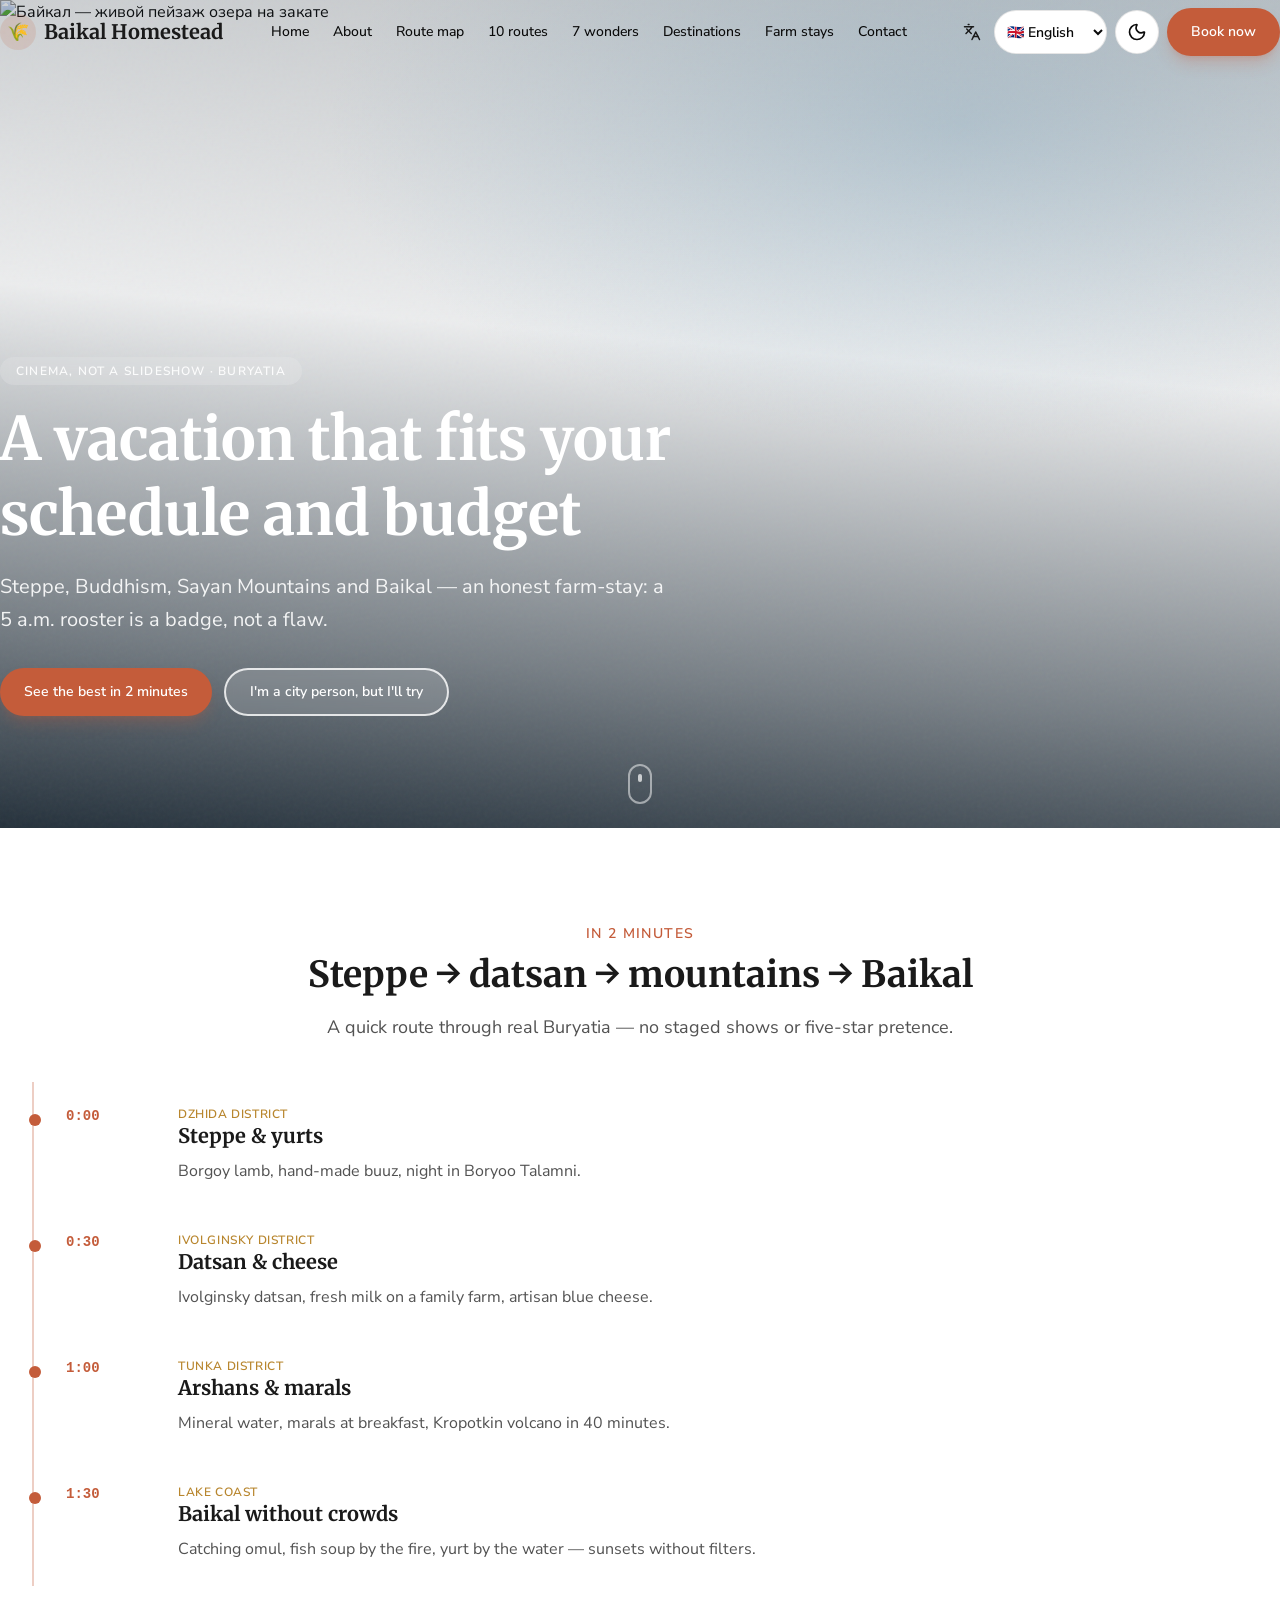
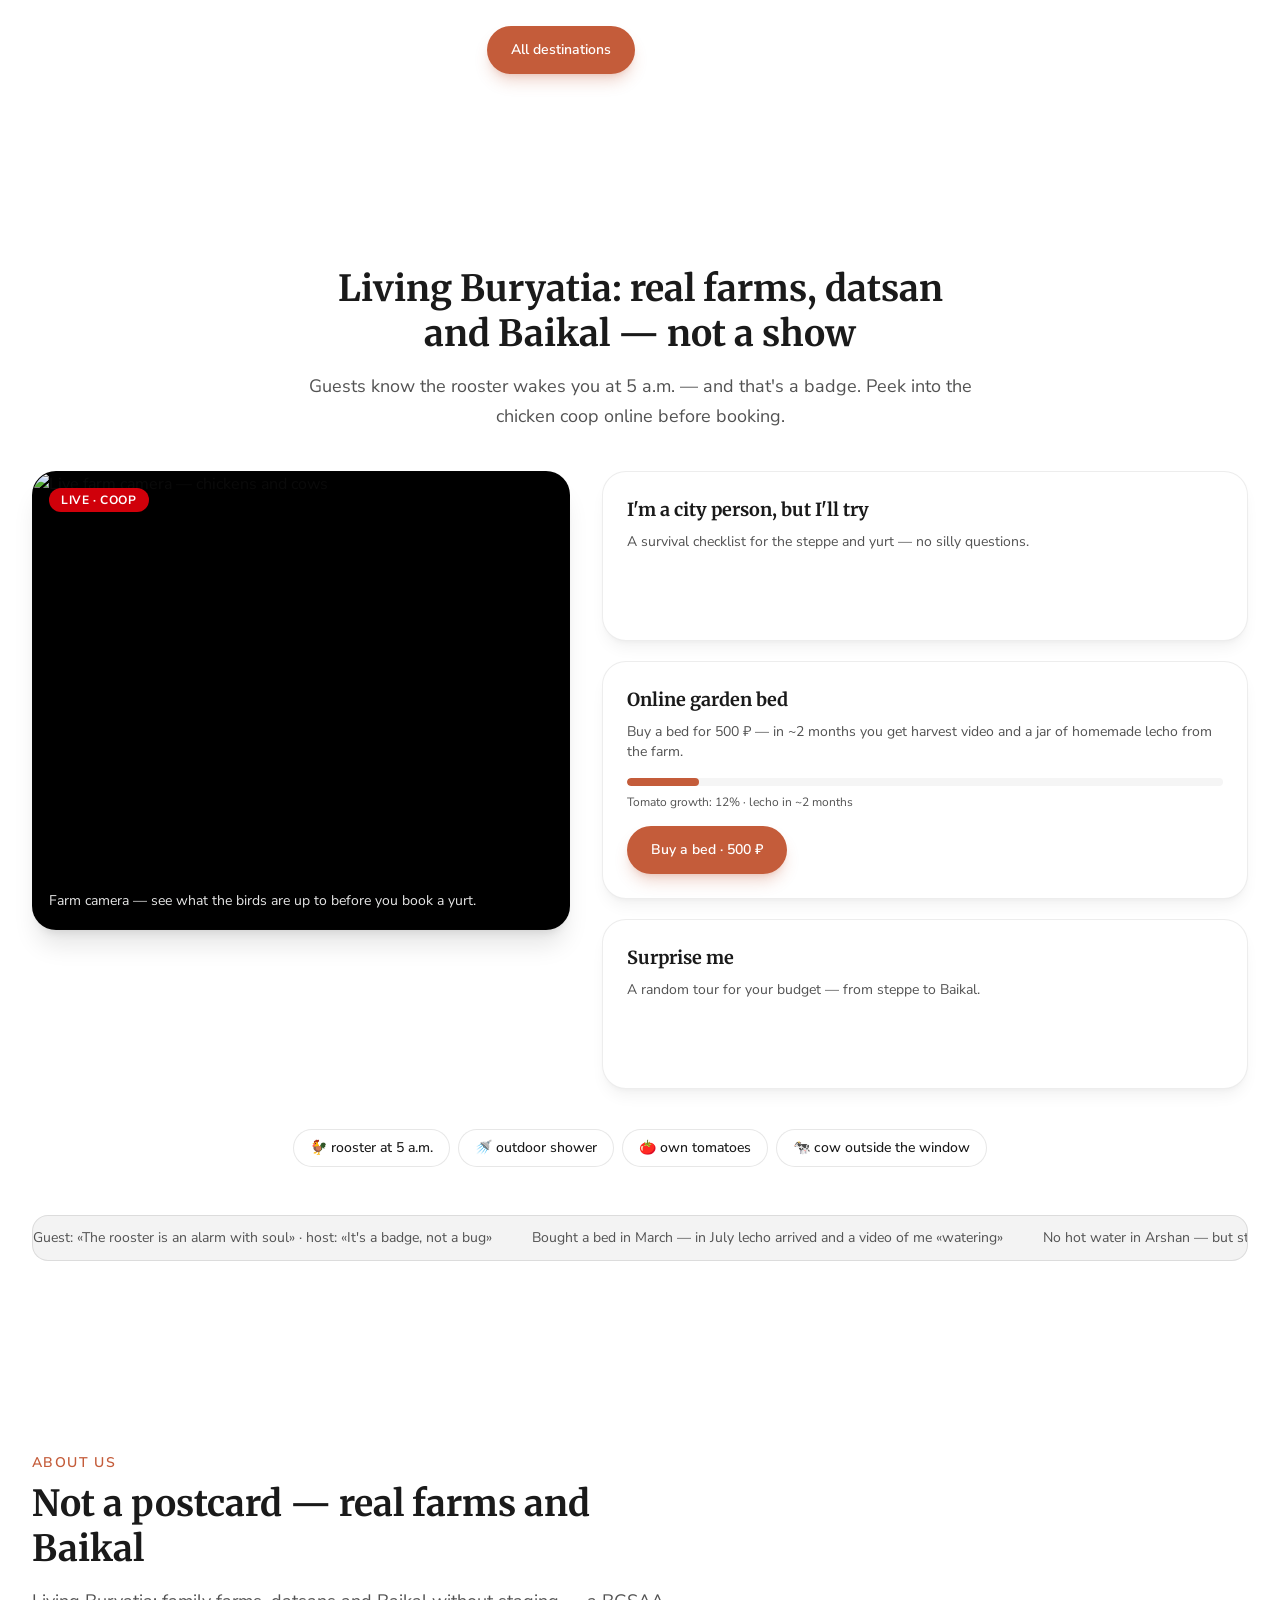
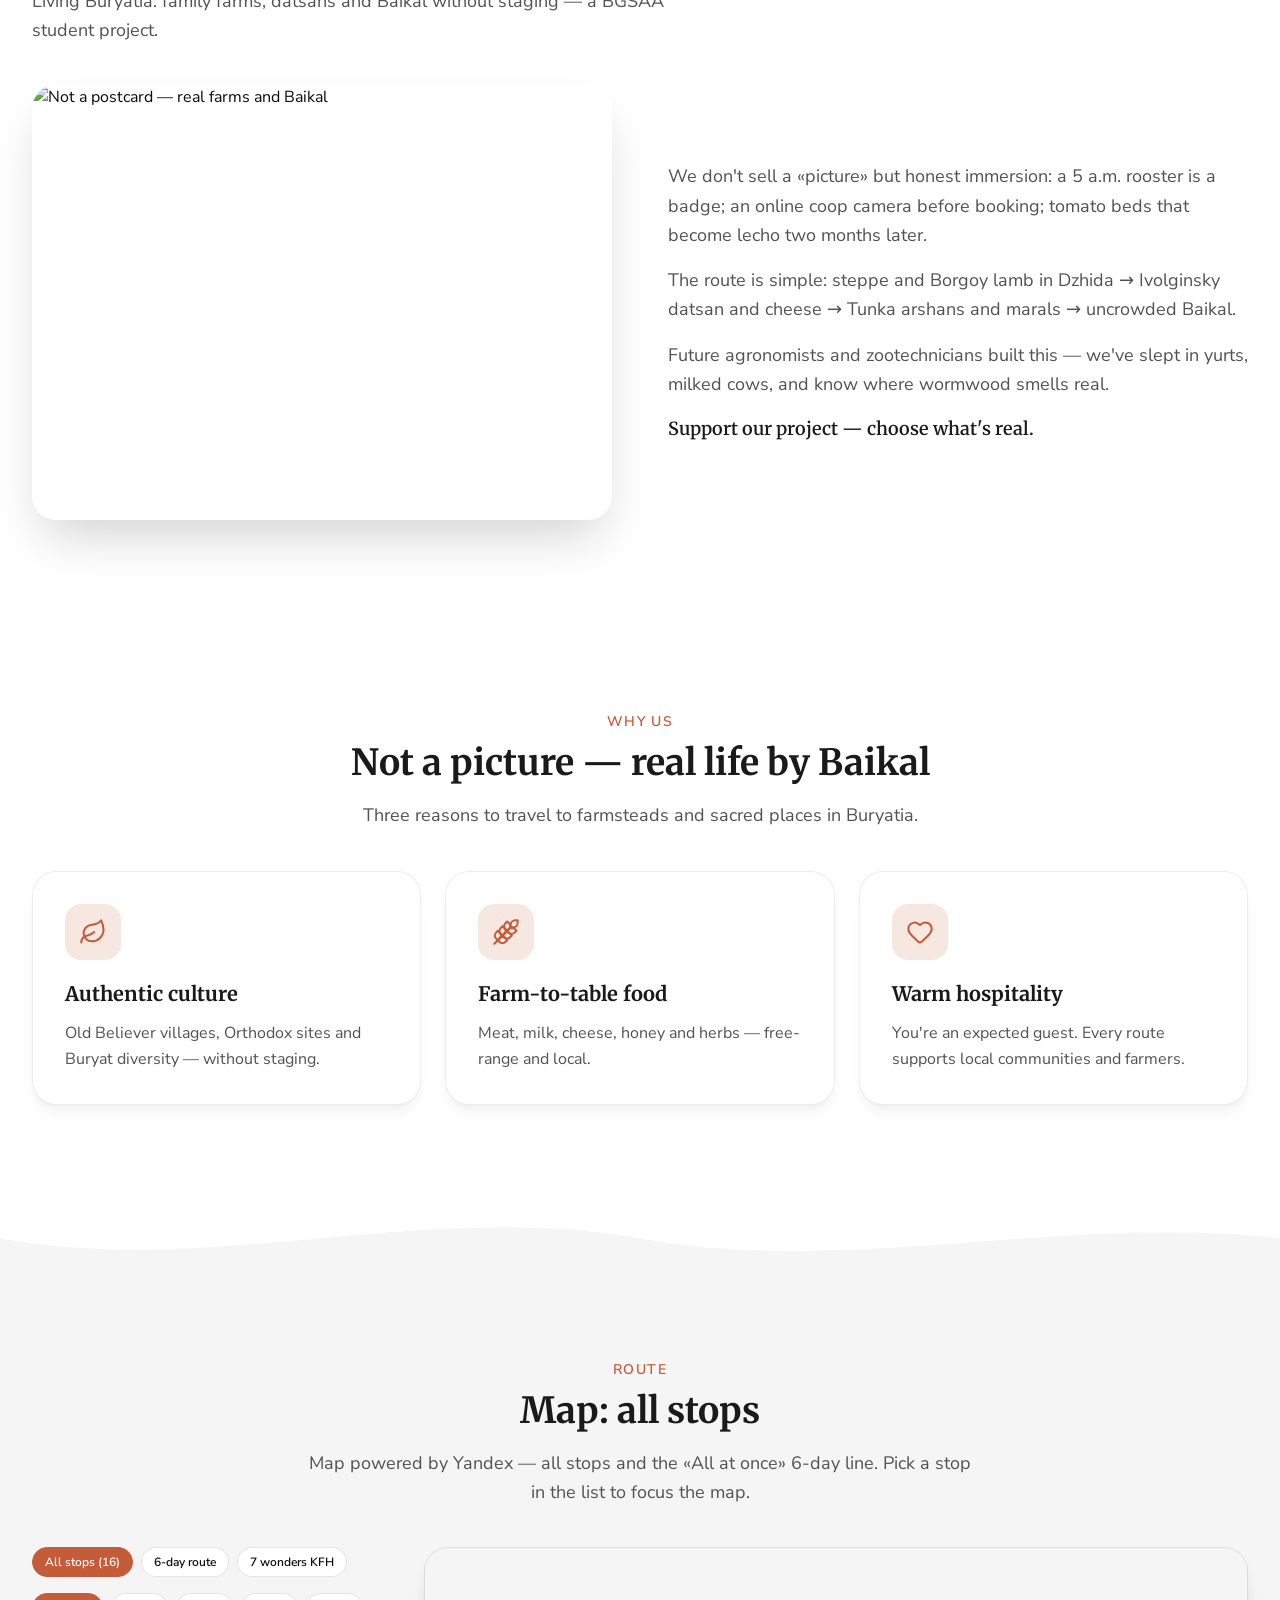
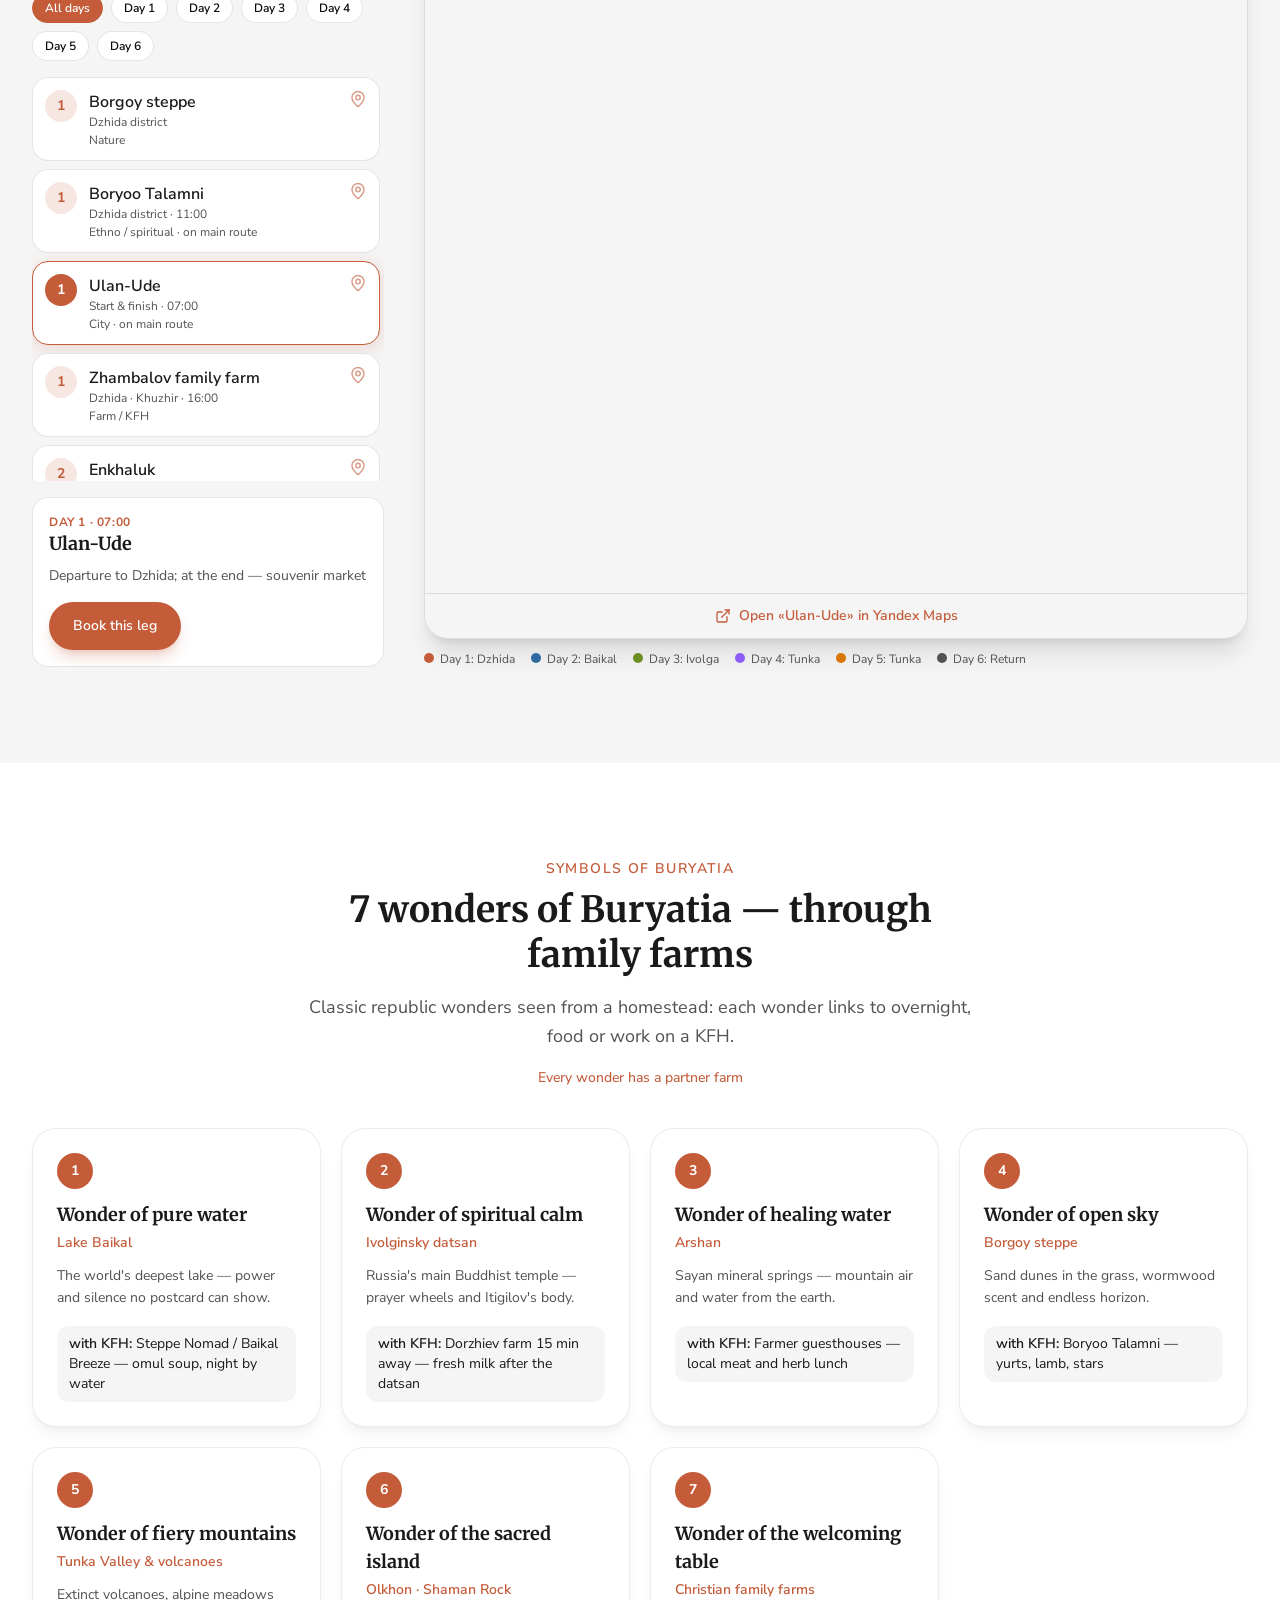
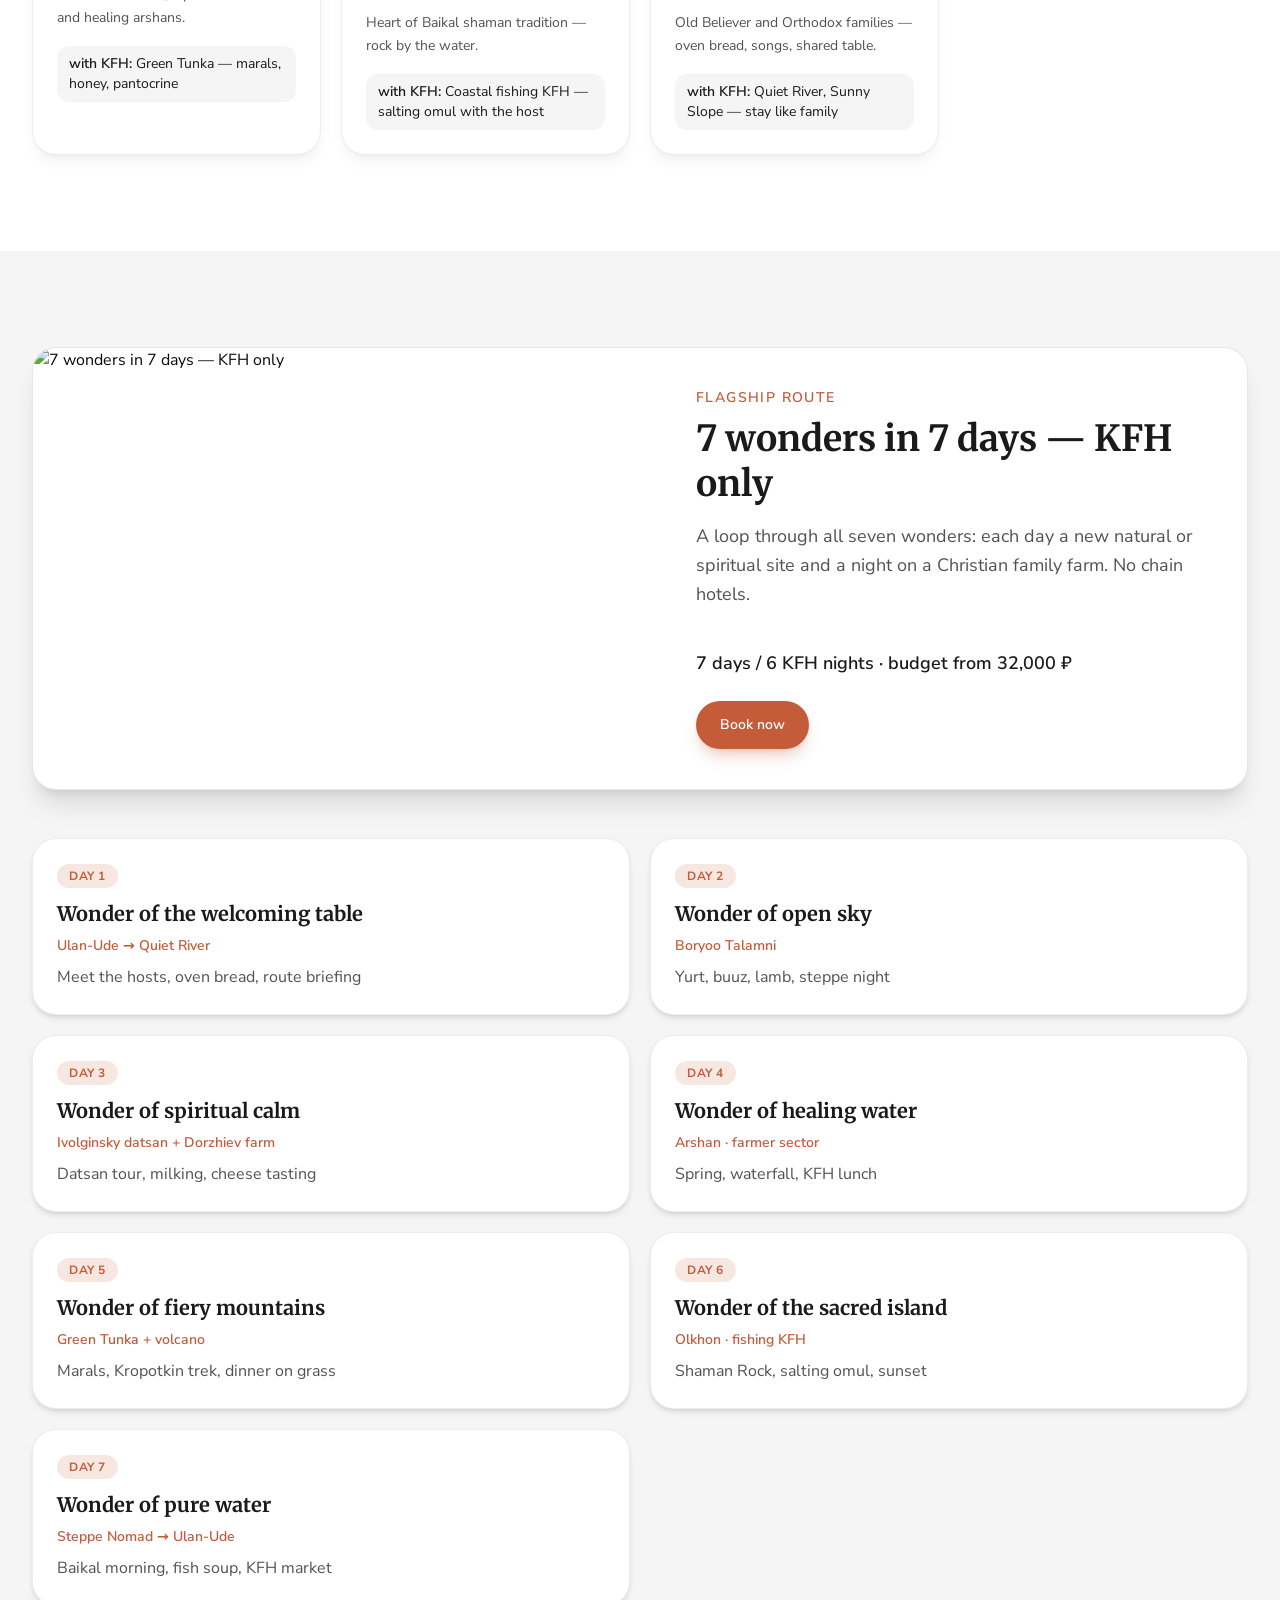
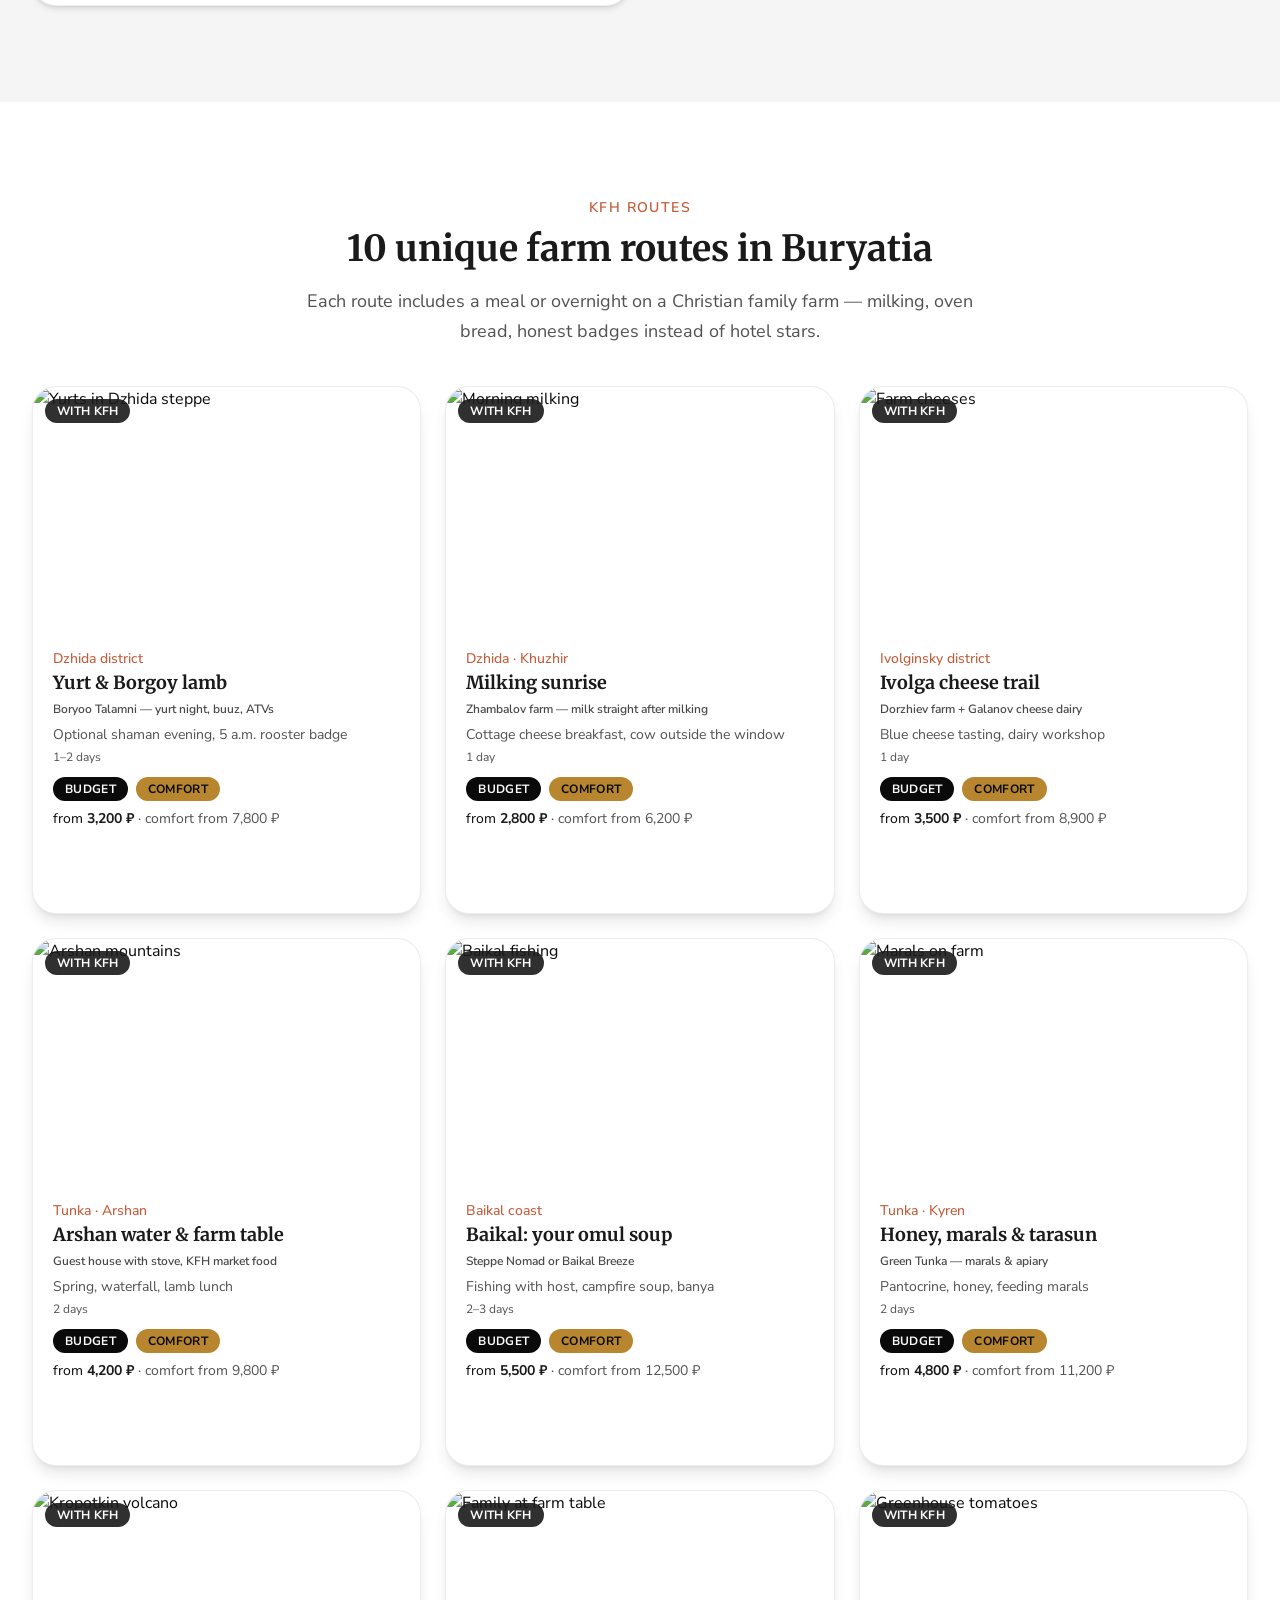
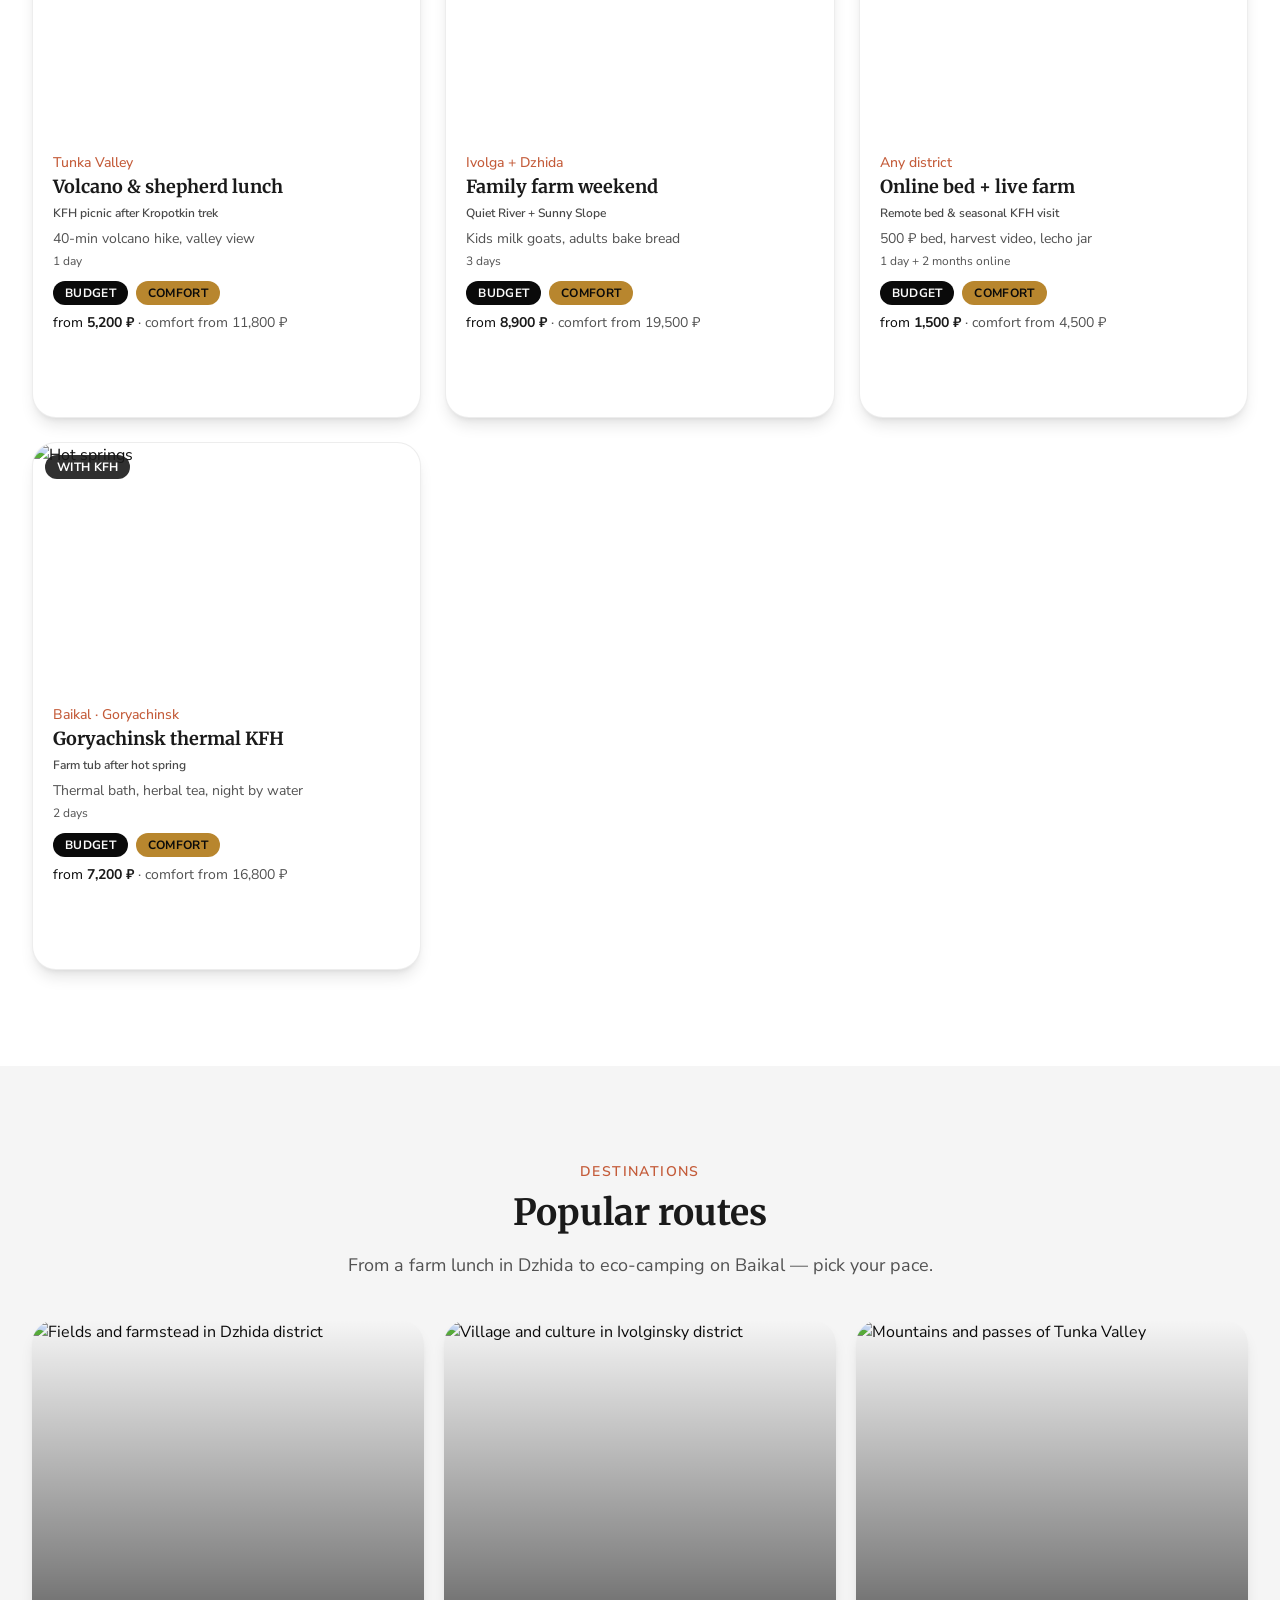
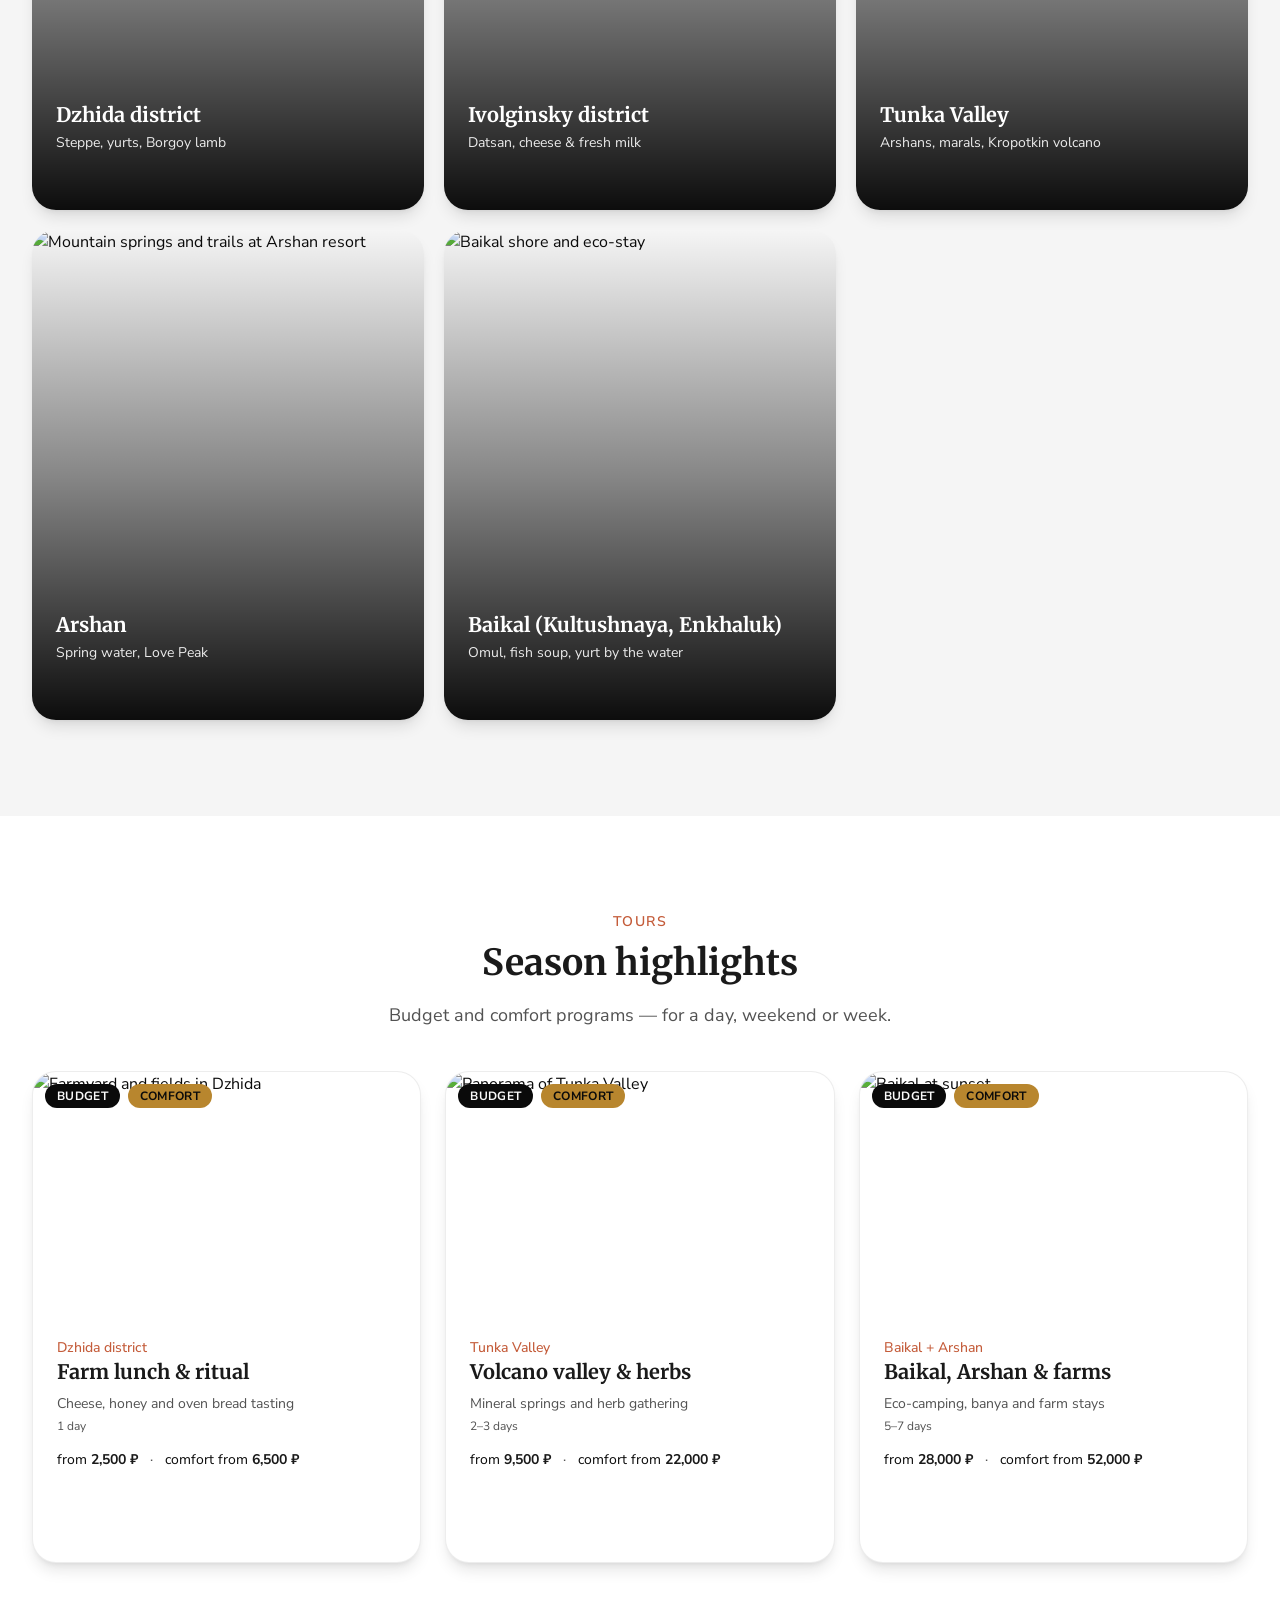
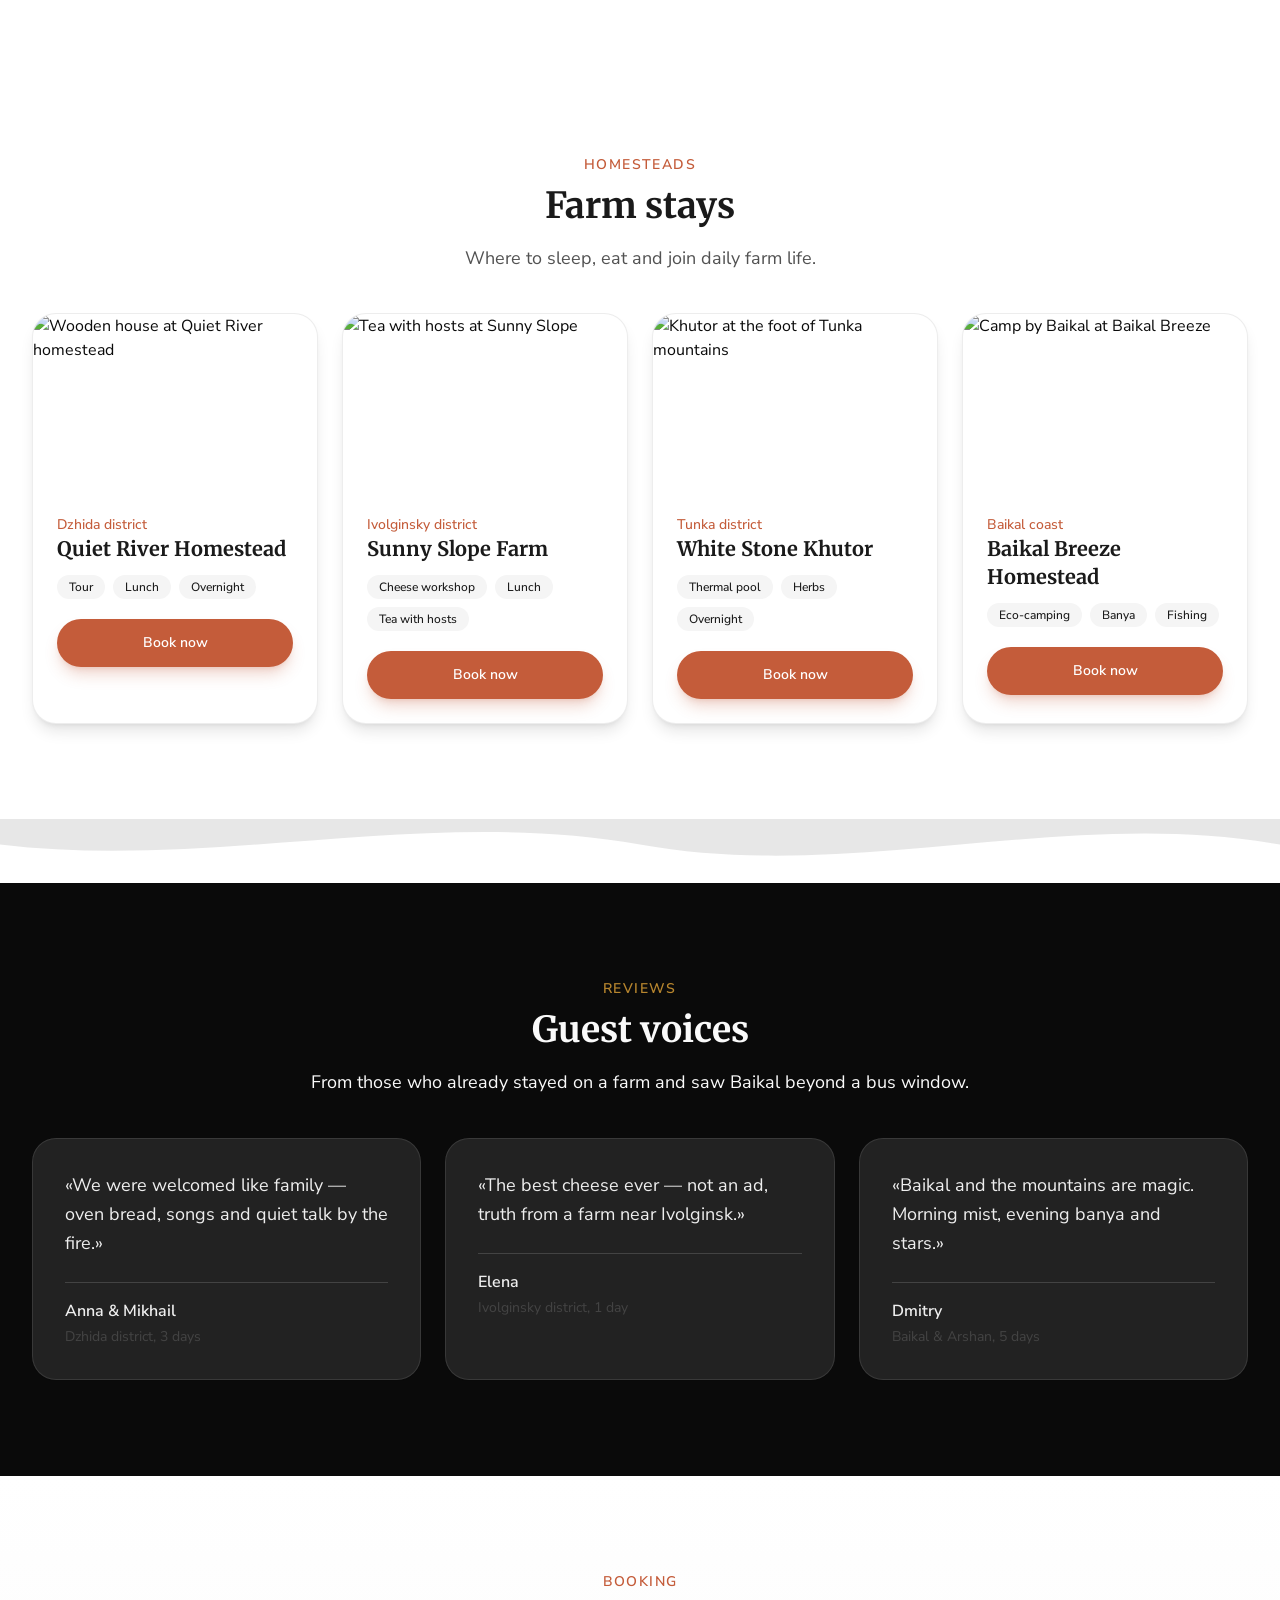
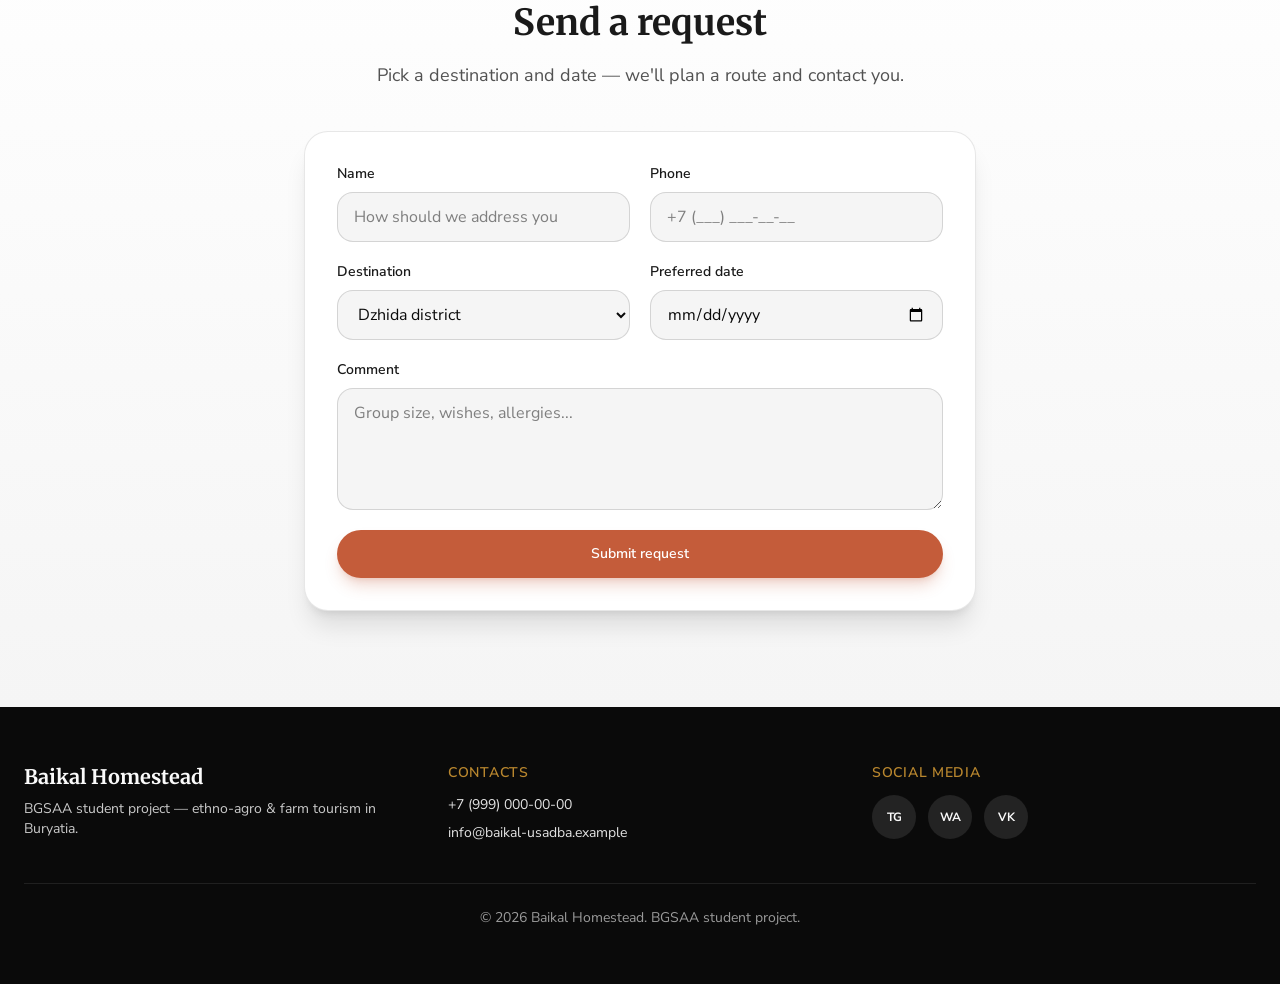
==== index.html @ 732138db "мой сайт" ====
<!DOCTYPE html><!--nkws5_BiQcVc_1OrCwbnc--><html lang="ru"><head><meta charSet="utf-8"/><meta name="viewport" content="width=device-width, initial-scale=1"/><link rel="preload" as="image" href="https://images.unsplash.com/photo-1605649486145-d9bd02edd3da?w=1920&amp;q=90&amp;auto=format&amp;fit=crop" fetchPriority="high"/><link rel="stylesheet" href="/_next/static/chunks/a2b5982788ba85d8.css" data-precedence="next"/><link rel="preload" as="script" fetchPriority="low" href="/_next/static/chunks/5531c5ac135a17df.js"/><script src="/_next/static/chunks/5137f94f99dea69c.js" async=""></script><script src="/_next/static/chunks/188e4ae9eb2186c6.js" async=""></script><script src="/_next/static/chunks/turbopack-829264aaf905e32e.js" async=""></script><script src="/_next/static/chunks/233930c2f2d4186d.js" async=""></script><script src="/_next/static/chunks/e46d15887ae9157c.js" async=""></script><script src="/_next/static/chunks/5830b97e3387d492.js" async=""></script><script src="/_next/static/chunks/07eb2c604a4976f1.js" async=""></script><title>Байкальская усадьба — живая Бурятия и КФХ</title><meta name="description" content="Отпуск, который влезает в график и бюджет: степь, дацан, Тунка и Байкал. Фермы, онлайн‑грядка, честные бейджи — проект студентов БГСХА."/><link rel="icon" href="/favicon.ico"/><script src="/_next/static/chunks/664adc71bc2617c2.js" noModule=""></script></head><body class="antialiased"><div hidden=""><!--$--><!--/$--></div><script>(function(){try{var k="baikal-usadba-theme";var s=localStorage.getItem(k);var d=s==="dark"||(!s&&window.matchMedia("(prefers-color-scheme: dark)").matches);document.documentElement.setAttribute("data-theme",d?"dark":"light");}catch(e){document.documentElement.setAttribute("data-theme","light");}})();</script><script>(function(){try{var k="baikal-usadba-locale";var q="lang";var locales=["ru","en","zh"];var def="ru";var p=new URLSearchParams(location.search);var fromQ=p.get(q);var stored=localStorage.getItem(k);var pick=function(v){return locales.indexOf(v)>=0?v:null;};var loc=pick(fromQ)||pick(stored)||(navigator.language.startsWith("en")?"en":navigator.language.startsWith("zh")?"zh":def);document.documentElement.lang=loc==="zh"?"zh-CN":loc;document.documentElement.setAttribute("data-locale",loc);}catch(e){document.documentElement.lang="ru";document.documentElement.setAttribute("data-locale","ru");}})();</script><header class="site-header "><div class="site-header__inner"><a href="#home-hero" class="site-logo"><span class="site-logo__icon" aria-hidden="true">🌾</span><span class="site-logo__text">Байкальская усадьба</span></a><nav class="site-nav hidden lg:flex" aria-label="Main"><a href="#home-hero" class="site-nav__link">Главная</a><a href="#home-about" class="site-nav__link">О нас</a><a href="#home-route-map" class="site-nav__link">Карта маршрута</a><a href="#home-routes" class="site-nav__link">10 маршрутов</a><a href="#home-wonders" class="site-nav__link">7 чудес</a><a href="#home-directions" class="site-nav__link">Направления</a><a href="#home-farms" class="site-nav__link">Фермерские хозяйства</a><a href="#home-booking" class="site-nav__link">Контакты</a></nav><div class="site-header__actions hidden sm:flex sm:items-center sm:gap-2"><div class="lang-switcher"><label class="lang-switcher__label" for="site-locale"><svg xmlns="http://www.w3.org/2000/svg" width="18" height="18" viewBox="0 0 24 24" fill="none" stroke="currentColor" stroke-width="2" stroke-linecap="round" stroke-linejoin="round" class="lucide lucide-languages" aria-hidden="true"><path d="m5 8 6 6"></path><path d="m4 14 6-6 2-3"></path><path d="M2 5h12"></path><path d="M7 2h1"></path><path d="m22 22-5-10-5 10"></path><path d="M14 18h6"></path></svg><span class="sr-only">Язык</span></label><select id="site-locale" class="lang-switcher__select" aria-label="Язык"><option value="ru" selected="">🇷🇺<!-- --> <!-- -->Русский</option><option value="en">🇬🇧<!-- --> <!-- -->English</option><option value="zh">🇨🇳<!-- --> <!-- -->中文</option></select></div><button type="button" class="theme-toggle" aria-label="Переключить тему"><svg xmlns="http://www.w3.org/2000/svg" width="20" height="20" viewBox="0 0 24 24" fill="none" stroke="currentColor" stroke-width="2" stroke-linecap="round" stroke-linejoin="round" class="lucide lucide-moon" aria-hidden="true"><path d="M20.985 12.486a9 9 0 1 1-9.473-9.472c.405-.022.617.46.402.803a6 6 0 0 0 8.268 8.268c.344-.215.825-.004.803.401"></path></svg></button><a href="#home-booking" class="btn-primary">Забронировать</a></div><div class="flex items-center gap-1 sm:hidden"><div class="lang-switcher"><label class="lang-switcher__label" for="site-locale"><svg xmlns="http://www.w3.org/2000/svg" width="18" height="18" viewBox="0 0 24 24" fill="none" stroke="currentColor" stroke-width="2" stroke-linecap="round" stroke-linejoin="round" class="lucide lucide-languages" aria-hidden="true"><path d="m5 8 6 6"></path><path d="m4 14 6-6 2-3"></path><path d="M2 5h12"></path><path d="M7 2h1"></path><path d="m22 22-5-10-5 10"></path><path d="M14 18h6"></path></svg><span class="sr-only">Язык</span></label><select id="site-locale" class="lang-switcher__select" aria-label="Язык"><option value="ru" selected="">🇷🇺<!-- --> <!-- -->Русский</option><option value="en">🇬🇧<!-- --> <!-- -->English</option><option value="zh">🇨🇳<!-- --> <!-- -->中文</option></select></div><button type="button" class="theme-toggle" aria-label="Переключить тему"><svg xmlns="http://www.w3.org/2000/svg" width="20" height="20" viewBox="0 0 24 24" fill="none" stroke="currentColor" stroke-width="2" stroke-linecap="round" stroke-linejoin="round" class="lucide lucide-moon" aria-hidden="true"><path d="M20.985 12.486a9 9 0 1 1-9.473-9.472c.405-.022.617.46.402.803a6 6 0 0 0 8.268 8.268c.344-.215.825-.004.803.401"></path></svg></button><button type="button" class="site-menu-btn" aria-expanded="false" aria-label="Открыть меню"><svg xmlns="http://www.w3.org/2000/svg" width="24" height="24" viewBox="0 0 24 24" fill="none" stroke="currentColor" stroke-width="2" stroke-linecap="round" stroke-linejoin="round" class="lucide lucide-menu" aria-hidden="true"><path d="M4 5h16"></path><path d="M4 12h16"></path><path d="M4 19h16"></path></svg></button></div></div></header><main><section id="home-hero" class="hero"><img src="https://images.unsplash.com/photo-1605649486145-d9bd02edd3da?w=1920&amp;q=90&amp;auto=format&amp;fit=crop" alt="" aria-hidden="true" class="hero__bg hero__bg--poster " fetchPriority="high"/><video class="hero__bg hero__bg--video " autoPlay="" muted="" loop="" playsInline="" preload="auto" poster="https://images.unsplash.com/photo-1605649486145-d9bd02edd3da?w=1920&amp;q=90&amp;auto=format&amp;fit=crop" aria-hidden="true"><source src="https://cdn.pixabay.com/video/2019/09/12/26610-365712483_large.mp4" type="video/mp4"/></video><div class="hero__overlay"></div><div class="hero__grain" aria-hidden="true"></div><div class="hero__content"><p class="hero__eyebrow">Кино, а не слайд-шоу · Бурятия</p><h1 class="hero__title">Отпуск, который влезает в график и бюджет</h1><p class="hero__subtitle">Степь, буддизм, Саяны и Байкал — честное погружение в КФХ: петух в 5 утра как бейдж, а не минус.</p><div class="hero__actions"><a href="#home-highlights" class="btn-primary">Показать лучшее за 2 минуты</a><a href="#home-concept" class="btn-secondary">Я городской, но попробую</a></div></div><div class="hero__scroll" aria-hidden="true"><span></span></div></section><section id="home-highlights" class="section section--cream"><div class="container"><div class="fade-up  " style="transition-delay:0ms"><div class="mb-10 max-w-2xl text-center mx-auto"><p class="mb-2 text-sm font-semibold uppercase tracking-widest text-terracotta">За 2 минуты</p><h2 class="font-display text-3xl font-bold leading-tight sm:text-4xl text-forest">Степь → дацан → горы → Байкал</h2><p class="mt-4 text-lg leading-relaxed text-muted">Короткий маршрут по честной Бурятии — без постановки и пятизвёздочного пафоса.</p></div></div><ol class="highlights-timeline"><div class="fade-up  " style="transition-delay:0ms"><li class="highlights-timeline__item"><span class="highlights-timeline__time">0:00</span><div class="highlights-timeline__body"><p class="highlights-timeline__region">Джидинский район</p><h3 class="font-display text-xl font-bold text-forest">Степь и юрты</h3><p class="mt-2 leading-relaxed text-muted">Боргойская баранина, буузы своими руками, ночь в «Борьёо таламни».</p></div></li></div><div class="fade-up  " style="transition-delay:80ms"><li class="highlights-timeline__item"><span class="highlights-timeline__time">0:30</span><div class="highlights-timeline__body"><p class="highlights-timeline__region">Иволгинский район</p><h3 class="font-display text-xl font-bold text-forest">Дацан и сыр</h3><p class="mt-2 leading-relaxed text-muted">Иволгинский дацан, парное молоко на КФХ, крафтовый сыр с плесенью.</p></div></li></div><div class="fade-up  " style="transition-delay:160ms"><li class="highlights-timeline__item"><span class="highlights-timeline__time">1:00</span><div class="highlights-timeline__body"><p class="highlights-timeline__region">Тункинский район</p><h3 class="font-display text-xl font-bold text-forest">Аршаны и маралы</h3><p class="mt-2 leading-relaxed text-muted">Минеральная вода, маралы на завтрак, вулкан Кропоткина за 40 минут.</p></div></li></div><div class="fade-up  " style="transition-delay:240ms"><li class="highlights-timeline__item"><span class="highlights-timeline__time">1:30</span><div class="highlights-timeline__body"><p class="highlights-timeline__region">Побережье</p><h3 class="font-display text-xl font-bold text-forest">Байкал без толп</h3><p class="mt-2 leading-relaxed text-muted">Омуль с удочки, уха на костре, юрта у воды — закат без фильтров.</p></div></li></div></ol><div class="fade-up  " style="transition-delay:350ms"><div class="mt-10 flex flex-col items-center gap-4 sm:flex-row sm:justify-center"><a href="#home-directions" class="btn-primary">Все направления</a><a href="#home-booking" class="btn-secondary">Подобрать тур</a></div></div></div></section><section id="home-concept" class="section"><div class="container"><div class="fade-up  " style="transition-delay:0ms"><div class="mb-10 max-w-2xl text-center mx-auto"><h2 class="font-display text-3xl font-bold leading-tight sm:text-4xl text-forest">Живая Бурятия: не постановка, а настоящая ферма, дацан и Байкал</h2><p class="mt-4 text-lg leading-relaxed text-muted">Турист знает, что петух разбудит в 5 утра — и это бейдж. Перед бронью можно заглянуть в курятник онлайн.</p></div></div><div class="concept-grid"><div class="fade-up  concept-grid__cam" style="transition-delay:50ms"><div class="live-cam"><img src="https://images.unsplash.com/photo-1625246333195-78d9c38ad449?w=800&amp;q=80&amp;auto=format&amp;fit=crop" alt="Онлайн-камера на ферме — куры и коровы" loading="lazy" class="live-cam__img"/><span class="live-cam__badge">LIVE · курятник</span><p class="live-cam__caption">Камера с фермы — смотрите, чем заняты птицы, прежде чем бронировать юрту.</p></div></div><div class="concept-grid__actions"><div class="fade-up  " style="transition-delay:100ms"><article class="concept-card"><h3 class="font-display text-lg font-bold text-forest">Я городской, но попробую</h3><p class="mt-2 text-sm text-muted">Чек‑лист выживания в степи и у юрты — без стыда за вопросы.</p><button type="button" class="btn-secondary mt-4 w-full sm:w-auto" aria-expanded="false">Открыть чек‑лист</button></article></div><div class="fade-up  " style="transition-delay:150ms"><article id="home-garden" class="concept-card"><h3 class="font-display text-lg font-bold text-forest">Онлайн‑грядка</h3><p class="mt-2 text-sm text-muted">Купите грядку за 500 ₽ — через 2 месяца видео урожая и банка домашнего лечо с фермы.</p><div class="garden-progress mt-4" aria-hidden="true"><span class="garden-progress__fill" style="width:12%"></span></div><p class="mt-2 text-xs text-muted">Рост помидоров: 12% · лечо через ~2 месяца</p><button type="button" class="btn-primary mt-4 w-full sm:w-auto">Купить грядку · 500 ₽</button></article></div><div class="fade-up  " style="transition-delay:200ms"><article class="concept-card"><h3 class="font-display text-lg font-bold text-forest">Удиви меня</h3><p class="mt-2 text-sm text-muted">Случайный тур под ваш бюджет — от степи до Байкала.</p><button type="button" class="btn-secondary mt-4 w-full sm:w-auto">Бросить кости маршрута</button></article></div></div></div><div class="fade-up  " style="transition-delay:250ms"><ul class="honest-badges mt-10"><li>🐓 петух в 5 утра</li><li>🚿 душ на солнце</li><li>🍅 свои помидоры</li><li>🐄 корова за окном</li></ul></div><div class="footer-ticker mt-12" aria-live="polite"><div class="footer-ticker__track"><span class="footer-ticker__item">Гость: «Петух — это будильник с душой» · хозяин: «Это бейдж, не баг»</span><span class="footer-ticker__item">Купил грядку в марте — в июле пришло лечо и видео, где я «сам» поливаю</span><span class="footer-ticker__item">В Аршане горячей воды не было — зато звёзды как в планетарии</span><span class="footer-ticker__item">Доили корову — молоко парное, сметана густая, сон крепкий</span><span class="footer-ticker__item">Гость: «Петух — это будильник с душой» · хозяин: «Это бейдж, не баг»</span><span class="footer-ticker__item">Купил грядку в марте — в июле пришло лечо и видео, где я «сам» поливаю</span><span class="footer-ticker__item">В Аршане горячей воды не было — зато звёзды как в планетарии</span><span class="footer-ticker__item">Доили корову — молоко парное, сметана густая, сон крепкий</span></div></div></div></section><section id="home-about" class="section section--cream"><div class="container"><div class="fade-up  " style="transition-delay:0ms"><div class="mb-10 max-w-2xl text-left"><p class="mb-2 text-sm font-semibold uppercase tracking-widest text-terracotta">О нас</p><h2 class="font-display text-3xl font-bold leading-tight sm:text-4xl text-forest">Не постановка — настоящие фермы и Байкал</h2><p class="mt-4 text-lg leading-relaxed text-muted">Живая Бурятия: КФХ, дацаны и Байкал без постановки — студенческий проект БГСХА.</p></div></div><div class="about-grid"><div class="fade-up  about-grid__image-wrap" style="transition-delay:100ms"><img src="https://images.unsplash.com/photo-1500382017468-9049fed747ef?w=1200&amp;q=80&amp;auto=format&amp;fit=crop" alt="Не постановка — настоящие фермы и Байкал" loading="lazy" class="about-grid__image"/></div><div class="about-grid__text space-y-4"><div class="fade-up  " style="transition-delay:150ms"><p class="text-lg leading-relaxed text-muted">Мы продаём не «картинку», а честное погружение: петух в 5 утра — бейдж, а не недостаток; онлайн‑камера в курятнике перед бронью; грядка помидоров, из которой через два месяца приходит лечо.</p></div><div class="fade-up  " style="transition-delay:230ms"><p class="text-lg leading-relaxed text-muted">Связка маршрута простая: степь и боргойская баранина в Джиде → Иволгинский дацан и сыр → аршаны и маралы в Тунке → Байкал без толп.</p></div><div class="fade-up  " style="transition-delay:310ms"><p class="text-lg leading-relaxed text-muted">Проект делают будущие агрономы и зоотехники — мы сами ночевали в юртах, доили коров и знаем, где честно пахнет полынью, а где только открытка.</p></div><div class="fade-up  " style="transition-delay:400ms"><p class="font-display text-lg font-semibold text-forest">Поддержите наш проект — выбирайте настоящее.</p></div></div></div></div></section><section id="home-why" class="section"><div class="container"><div class="fade-up  " style="transition-delay:0ms"><div class="mb-10 max-w-2xl text-center mx-auto"><p class="mb-2 text-sm font-semibold uppercase tracking-widest text-terracotta">Почему мы</p><h2 class="font-display text-3xl font-bold leading-tight sm:text-4xl text-forest">Не картинка — настоящая жизнь у Байкала</h2><p class="mt-4 text-lg leading-relaxed text-muted">Три причины выбрать путешествие к фермерским подворьям и священным местам Бурятии.</p></div></div><div class="why-grid"><div class="fade-up  " style="transition-delay:0ms"><article class="why-card"><div class="why-card__icon"><svg xmlns="http://www.w3.org/2000/svg" width="28" height="28" viewBox="0 0 24 24" fill="none" stroke="currentColor" stroke-width="1.75" stroke-linecap="round" stroke-linejoin="round" class="lucide lucide-leaf" aria-hidden="true"><path d="M11 20A7 7 0 0 1 9.8 6.1C15.5 5 17 4.48 19 2c1 2 2 4.18 2 8 0 5.5-4.78 10-10 10Z"></path><path d="M2 21c0-3 1.85-5.36 5.08-6C9.5 14.52 12 13 13 12"></path></svg></div><h3 class="font-display text-xl font-bold text-forest">Подлинная культура и традиции</h3><p class="mt-3 leading-relaxed text-muted">Старообрядческие деревни, православные места и многообразие культур Бурятии — без постановки.</p></article></div><div class="fade-up  " style="transition-delay:100ms"><article class="why-card"><div class="why-card__icon"><svg xmlns="http://www.w3.org/2000/svg" width="28" height="28" viewBox="0 0 24 24" fill="none" stroke="currentColor" stroke-width="1.75" stroke-linecap="round" stroke-linejoin="round" class="lucide lucide-wheat" aria-hidden="true"><path d="M2 22 16 8"></path><path d="M3.47 12.53 5 11l1.53 1.53a3.5 3.5 0 0 1 0 4.94L5 19l-1.53-1.53a3.5 3.5 0 0 1 0-4.94Z"></path><path d="M7.47 8.53 9 7l1.53 1.53a3.5 3.5 0 0 1 0 4.94L9 15l-1.53-1.53a3.5 3.5 0 0 1 0-4.94Z"></path><path d="M11.47 4.53 13 3l1.53 1.53a3.5 3.5 0 0 1 0 4.94L13 11l-1.53-1.53a3.5 3.5 0 0 1 0-4.94Z"></path><path d="M20 2h2v2a4 4 0 0 1-4 4h-2V6a4 4 0 0 1 4-4Z"></path><path d="M11.47 17.47 13 19l-1.53 1.53a3.5 3.5 0 0 1-4.94 0L5 19l1.53-1.53a3.5 3.5 0 0 1 4.94 0Z"></path><path d="M15.47 13.47 17 15l-1.53 1.53a3.5 3.5 0 0 1-4.94 0L9 15l1.53-1.53a3.5 3.5 0 0 1 4.94 0Z"></path><path d="M19.47 9.47 21 11l-1.53 1.53a3.5 3.5 0 0 1-4.94 0L13 11l1.53-1.53a3.5 3.5 0 0 1 4.94 0Z"></path></svg></div><h3 class="font-display text-xl font-bold text-forest">Продукты с фермы</h3><p class="mt-3 leading-relaxed text-muted">Мясо, молоко, сыры, мёд и травяные сборы — всё своё, экологичное, с вольного выпаса.</p></article></div><div class="fade-up  " style="transition-delay:200ms"><article class="why-card"><div class="why-card__icon"><svg xmlns="http://www.w3.org/2000/svg" width="28" height="28" viewBox="0 0 24 24" fill="none" stroke="currentColor" stroke-width="1.75" stroke-linecap="round" stroke-linejoin="round" class="lucide lucide-heart" aria-hidden="true"><path d="M2 9.5a5.5 5.5 0 0 1 9.591-3.676.56.56 0 0 0 .818 0A5.49 5.49 0 0 1 22 9.5c0 2.29-1.5 4-3 5.5l-5.492 5.313a2 2 0 0 1-3 .019L5 15c-1.5-1.5-3-3.2-3-5.5"></path></svg></div><h3 class="font-display text-xl font-bold text-forest">Душевная атмосфера</h3><p class="mt-3 leading-relaxed text-muted">Вы гость, которого ждут. Каждый маршрут поддерживает местные сообщества и фермеров.</p></article></div></div></div></section><div class="wave-divider  text-sand" aria-hidden="true"><svg viewBox="0 0 1440 80" preserveAspectRatio="none"><path fill="currentColor" d="M0,48 C240,96 480,0 720,48 C960,96 1200,16 1440,48 L1440,80 L0,80 Z"></path></svg></div><section id="home-route-map" class="section section--sand"><div class="container"><div class="fade-up  " style="transition-delay:0ms"><div class="mb-10 max-w-2xl text-center mx-auto"><p class="mb-2 text-sm font-semibold uppercase tracking-widest text-terracotta">Маршрут</p><h2 class="font-display text-3xl font-bold leading-tight sm:text-4xl text-forest">Карта: все точки и остановки</h2><p class="mt-4 text-lg leading-relaxed text-muted">Карта загружается с Яндекс.Карт — все остановки и линия маршрута «Всё и сразу». Выберите точку в списке, карта сместится к ней.</p></div></div><div class="route-map-layout"><div class="fade-up  route-map-layout__sidebar" style="transition-delay:80ms"><div class="route-map-controls"><button type="button" class="route-map-filter route-map-filter--active">Все точки<!-- --> (<!-- -->16<!-- -->)</button><button type="button" class="route-map-filter ">Маршрут 6 дней</button><button type="button" class="route-map-filter ">7 чудес на КФХ</button></div><div class="route-map-days"><button type="button" class="route-map-day route-map-day--active">Все дни</button><button type="button" class="route-map-day ">День<!-- --> <!-- -->1</button><button type="button" class="route-map-day ">День<!-- --> <!-- -->2</button><button type="button" class="route-map-day ">День<!-- --> <!-- -->3</button><button type="button" class="route-map-day ">День<!-- --> <!-- -->4</button><button type="button" class="route-map-day ">День<!-- --> <!-- -->5</button><button type="button" class="route-map-day ">День<!-- --> <!-- -->6</button></div><ol class="route-map-stops"><li><button type="button" class="route-map-stop "><span class="route-map-stop__num">1</span><span class="route-map-stop__body"><span class="route-map-stop__name">«Борьёо таламни»</span><span class="route-map-stop__meta">Джидинский район<!-- --> · 11:00</span><span class="route-map-stop__type">Этно / духовное<!-- --> · на линии маршрута</span></span><svg xmlns="http://www.w3.org/2000/svg" width="18" height="18" viewBox="0 0 24 24" fill="none" stroke="currentColor" stroke-width="2" stroke-linecap="round" stroke-linejoin="round" class="lucide lucide-map-pin route-map-stop__icon shrink-0" aria-hidden="true"><path d="M20 10c0 4.993-5.539 10.193-7.399 11.799a1 1 0 0 1-1.202 0C9.539 20.193 4 14.993 4 10a8 8 0 0 1 16 0"></path><circle cx="12" cy="10" r="3"></circle></svg></button></li><li><button type="button" class="route-map-stop "><span class="route-map-stop__num">1</span><span class="route-map-stop__body"><span class="route-map-stop__name">Боргойская степь</span><span class="route-map-stop__meta">Джидинский район</span><span class="route-map-stop__type">Природа</span></span><svg xmlns="http://www.w3.org/2000/svg" width="18" height="18" viewBox="0 0 24 24" fill="none" stroke="currentColor" stroke-width="2" stroke-linecap="round" stroke-linejoin="round" class="lucide lucide-map-pin route-map-stop__icon shrink-0" aria-hidden="true"><path d="M20 10c0 4.993-5.539 10.193-7.399 11.799a1 1 0 0 1-1.202 0C9.539 20.193 4 14.993 4 10a8 8 0 0 1 16 0"></path><circle cx="12" cy="10" r="3"></circle></svg></button></li><li><button type="button" class="route-map-stop "><span class="route-map-stop__num">1</span><span class="route-map-stop__body"><span class="route-map-stop__name">КФХ Жамбалова</span><span class="route-map-stop__meta">Джидинский район · пос. Хужир<!-- --> · 16:00</span><span class="route-map-stop__type">КФХ / ферма</span></span><svg xmlns="http://www.w3.org/2000/svg" width="18" height="18" viewBox="0 0 24 24" fill="none" stroke="currentColor" stroke-width="2" stroke-linecap="round" stroke-linejoin="round" class="lucide lucide-map-pin route-map-stop__icon shrink-0" aria-hidden="true"><path d="M20 10c0 4.993-5.539 10.193-7.399 11.799a1 1 0 0 1-1.202 0C9.539 20.193 4 14.993 4 10a8 8 0 0 1 16 0"></path><circle cx="12" cy="10" r="3"></circle></svg></button></li><li><button type="button" class="route-map-stop route-map-stop--active"><span class="route-map-stop__num">1</span><span class="route-map-stop__body"><span class="route-map-stop__name">Улан‑Удэ</span><span class="route-map-stop__meta">Старт и финиш<!-- --> · 07:00</span><span class="route-map-stop__type">Город<!-- --> · на линии маршрута</span></span><svg xmlns="http://www.w3.org/2000/svg" width="18" height="18" viewBox="0 0 24 24" fill="none" stroke="currentColor" stroke-width="2" stroke-linecap="round" stroke-linejoin="round" class="lucide lucide-map-pin route-map-stop__icon shrink-0" aria-hidden="true"><path d="M20 10c0 4.993-5.539 10.193-7.399 11.799a1 1 0 0 1-1.202 0C9.539 20.193 4 14.993 4 10a8 8 0 0 1 16 0"></path><circle cx="12" cy="10" r="3"></circle></svg></button></li><li><button type="button" class="route-map-stop "><span class="route-map-stop__num">2</span><span class="route-map-stop__body"><span class="route-map-stop__name">«Степной кочевник»</span><span class="route-map-stop__meta">Байкал · берег</span><span class="route-map-stop__type">Этно / духовное<!-- --> · на линии маршрута</span></span><svg xmlns="http://www.w3.org/2000/svg" width="18" height="18" viewBox="0 0 24 24" fill="none" stroke="currentColor" stroke-width="2" stroke-linecap="round" stroke-linejoin="round" class="lucide lucide-map-pin route-map-stop__icon shrink-0" aria-hidden="true"><path d="M20 10c0 4.993-5.539 10.193-7.399 11.799a1 1 0 0 1-1.202 0C9.539 20.193 4 14.993 4 10a8 8 0 0 1 16 0"></path><circle cx="12" cy="10" r="3"></circle></svg></button></li><li><button type="button" class="route-map-stop "><span class="route-map-stop__num">2</span><span class="route-map-stop__body"><span class="route-map-stop__name">Бухта Песчаная</span><span class="route-map-stop__meta">Байкал<!-- --> · 15:00</span><span class="route-map-stop__type">Природа</span></span><svg xmlns="http://www.w3.org/2000/svg" width="18" height="18" viewBox="0 0 24 24" fill="none" stroke="currentColor" stroke-width="2" stroke-linecap="round" stroke-linejoin="round" class="lucide lucide-map-pin route-map-stop__icon shrink-0" aria-hidden="true"><path d="M20 10c0 4.993-5.539 10.193-7.399 11.799a1 1 0 0 1-1.202 0C9.539 20.193 4 14.993 4 10a8 8 0 0 1 16 0"></path><circle cx="12" cy="10" r="3"></circle></svg></button></li><li><button type="button" class="route-map-stop "><span class="route-map-stop__num">2</span><span class="route-map-stop__body"><span class="route-map-stop__name">Горячинск</span><span class="route-map-stop__meta">Байкал<!-- --> · 10:30</span><span class="route-map-stop__type">Курорт / источники</span></span><svg xmlns="http://www.w3.org/2000/svg" width="18" height="18" viewBox="0 0 24 24" fill="none" stroke="currentColor" stroke-width="2" stroke-linecap="round" stroke-linejoin="round" class="lucide lucide-map-pin route-map-stop__icon shrink-0" aria-hidden="true"><path d="M20 10c0 4.993-5.539 10.193-7.399 11.799a1 1 0 0 1-1.202 0C9.539 20.193 4 14.993 4 10a8 8 0 0 1 16 0"></path><circle cx="12" cy="10" r="3"></circle></svg></button></li><li><button type="button" class="route-map-stop "><span class="route-map-stop__num">2</span><span class="route-map-stop__body"><span class="route-map-stop__name">Энхалук</span><span class="route-map-stop__meta">Байкал</span><span class="route-map-stop__type">Природа</span></span><svg xmlns="http://www.w3.org/2000/svg" width="18" height="18" viewBox="0 0 24 24" fill="none" stroke="currentColor" stroke-width="2" stroke-linecap="round" stroke-linejoin="round" class="lucide lucide-map-pin route-map-stop__icon shrink-0" aria-hidden="true"><path d="M20 10c0 4.993-5.539 10.193-7.399 11.799a1 1 0 0 1-1.202 0C9.539 20.193 4 14.993 4 10a8 8 0 0 1 16 0"></path><circle cx="12" cy="10" r="3"></circle></svg></button></li><li><button type="button" class="route-map-stop "><span class="route-map-stop__num">3</span><span class="route-map-stop__body"><span class="route-map-stop__name">Иволгинский дацан</span><span class="route-map-stop__meta">Иволгинский район<!-- --> · 09:00</span><span class="route-map-stop__type">Этно / духовное<!-- --> · на линии маршрута</span></span><svg xmlns="http://www.w3.org/2000/svg" width="18" height="18" viewBox="0 0 24 24" fill="none" stroke="currentColor" stroke-width="2" stroke-linecap="round" stroke-linejoin="round" class="lucide lucide-map-pin route-map-stop__icon shrink-0" aria-hidden="true"><path d="M20 10c0 4.993-5.539 10.193-7.399 11.799a1 1 0 0 1-1.202 0C9.539 20.193 4 14.993 4 10a8 8 0 0 1 16 0"></path><circle cx="12" cy="10" r="3"></circle></svg></button></li><li><button type="button" class="route-map-stop "><span class="route-map-stop__num">3</span><span class="route-map-stop__body"><span class="route-map-stop__name">КФХ Доржиева</span><span class="route-map-stop__meta">Иволгинский район<!-- --> · 11:00</span><span class="route-map-stop__type">КФХ / ферма</span></span><svg xmlns="http://www.w3.org/2000/svg" width="18" height="18" viewBox="0 0 24 24" fill="none" stroke="currentColor" stroke-width="2" stroke-linecap="round" stroke-linejoin="round" class="lucide lucide-map-pin route-map-stop__icon shrink-0" aria-hidden="true"><path d="M20 10c0 4.993-5.539 10.193-7.399 11.799a1 1 0 0 1-1.202 0C9.539 20.193 4 14.993 4 10a8 8 0 0 1 16 0"></path><circle cx="12" cy="10" r="3"></circle></svg></button></li><li><button type="button" class="route-map-stop "><span class="route-map-stop__num">3</span><span class="route-map-stop__body"><span class="route-map-stop__name">Сыроварня Галанова</span><span class="route-map-stop__meta">Иволгинский район<!-- --> · 13:00</span><span class="route-map-stop__type">КФХ / ферма</span></span><svg xmlns="http://www.w3.org/2000/svg" width="18" height="18" viewBox="0 0 24 24" fill="none" stroke="currentColor" stroke-width="2" stroke-linecap="round" stroke-linejoin="round" class="lucide lucide-map-pin route-map-stop__icon shrink-0" aria-hidden="true"><path d="M20 10c0 4.993-5.539 10.193-7.399 11.799a1 1 0 0 1-1.202 0C9.539 20.193 4 14.993 4 10a8 8 0 0 1 16 0"></path><circle cx="12" cy="10" r="3"></circle></svg></button></li><li><button type="button" class="route-map-stop "><span class="route-map-stop__num">4</span><span class="route-map-stop__body"><span class="route-map-stop__name">Аршан</span><span class="route-map-stop__meta">Тункинский район<!-- --> · 10:00</span><span class="route-map-stop__type">Курорт / источники<!-- --> · на линии маршрута</span></span><svg xmlns="http://www.w3.org/2000/svg" width="18" height="18" viewBox="0 0 24 24" fill="none" stroke="currentColor" stroke-width="2" stroke-linecap="round" stroke-linejoin="round" class="lucide lucide-map-pin route-map-stop__icon shrink-0" aria-hidden="true"><path d="M20 10c0 4.993-5.539 10.193-7.399 11.799a1 1 0 0 1-1.202 0C9.539 20.193 4 14.993 4 10a8 8 0 0 1 16 0"></path><circle cx="12" cy="10" r="3"></circle></svg></button></li><li><button type="button" class="route-map-stop "><span class="route-map-stop__num">4</span><span class="route-map-stop__body"><span class="route-map-stop__name">Жойган</span><span class="route-map-stop__meta">Тункинский район</span><span class="route-map-stop__type">Природа</span></span><svg xmlns="http://www.w3.org/2000/svg" width="18" height="18" viewBox="0 0 24 24" fill="none" stroke="currentColor" stroke-width="2" stroke-linecap="round" stroke-linejoin="round" class="lucide lucide-map-pin route-map-stop__icon shrink-0" aria-hidden="true"><path d="M20 10c0 4.993-5.539 10.193-7.399 11.799a1 1 0 0 1-1.202 0C9.539 20.193 4 14.993 4 10a8 8 0 0 1 16 0"></path><circle cx="12" cy="10" r="3"></circle></svg></button></li><li><button type="button" class="route-map-stop "><span class="route-map-stop__num">5</span><span class="route-map-stop__body"><span class="route-map-stop__name">Вулкан Кропоткина</span><span class="route-map-stop__meta">Тункинский район<!-- --> · 12:00</span><span class="route-map-stop__type">Природа<!-- --> · на линии маршрута</span></span><svg xmlns="http://www.w3.org/2000/svg" width="18" height="18" viewBox="0 0 24 24" fill="none" stroke="currentColor" stroke-width="2" stroke-linecap="round" stroke-linejoin="round" class="lucide lucide-map-pin route-map-stop__icon shrink-0" aria-hidden="true"><path d="M20 10c0 4.993-5.539 10.193-7.399 11.799a1 1 0 0 1-1.202 0C9.539 20.193 4 14.993 4 10a8 8 0 0 1 16 0"></path><circle cx="12" cy="10" r="3"></circle></svg></button></li><li><button type="button" class="route-map-stop "><span class="route-map-stop__num">5</span><span class="route-map-stop__body"><span class="route-map-stop__name">Ферма «Зелёная Тунка»</span><span class="route-map-stop__meta">Тунка · Кырен<!-- --> · 09:00</span><span class="route-map-stop__type">КФХ / ферма<!-- --> · на линии маршрута</span></span><svg xmlns="http://www.w3.org/2000/svg" width="18" height="18" viewBox="0 0 24 24" fill="none" stroke="currentColor" stroke-width="2" stroke-linecap="round" stroke-linejoin="round" class="lucide lucide-map-pin route-map-stop__icon shrink-0" aria-hidden="true"><path d="M20 10c0 4.993-5.539 10.193-7.399 11.799a1 1 0 0 1-1.202 0C9.539 20.193 4 14.993 4 10a8 8 0 0 1 16 0"></path><circle cx="12" cy="10" r="3"></circle></svg></button></li><li><button type="button" class="route-map-stop "><span class="route-map-stop__num">6</span><span class="route-map-stop__body"><span class="route-map-stop__name">Шаман-камень · Ольхон</span><span class="route-map-stop__meta">Байкал · остров Ольхон</span><span class="route-map-stop__type">Этно / духовное</span></span><svg xmlns="http://www.w3.org/2000/svg" width="18" height="18" viewBox="0 0 24 24" fill="none" stroke="currentColor" stroke-width="2" stroke-linecap="round" stroke-linejoin="round" class="lucide lucide-map-pin route-map-stop__icon shrink-0" aria-hidden="true"><path d="M20 10c0 4.993-5.539 10.193-7.399 11.799a1 1 0 0 1-1.202 0C9.539 20.193 4 14.993 4 10a8 8 0 0 1 16 0"></path><circle cx="12" cy="10" r="3"></circle></svg></button></li></ol><div class="route-map-detail"><p class="route-map-detail__day">День 1 · 07:00</p><h3 class="font-display text-lg font-bold text-forest">Улан‑Удэ</h3><p class="mt-2 text-sm text-muted">Выезд в Джиду, в конце маршрута — рынок за сувенирами</p><a href="#home-booking" class="btn-primary mt-4 w-full sm:w-auto">Забронировать этот участок</a></div></div><div class="fade-up  route-map-layout__map" style="transition-delay:120ms"><div class="route-map__embed"><iframe title="Карта: все точки и остановки" src="https://yandex.ru/map-widget/v1/?ll=107.5846,51.8344&amp;z=11&amp;l=map&amp;pt=107.168,50.982,pm2blm~107.35,51.05,pm2grm~107.137,51.523,pm2grm~107.5846,51.8344,pm2blm~106.1,51.95,pm2blm~105.72,52.052,pm2grm~108.168,52.483,pm2grm~107.437,51.87,pm2grm~107.204,51.752,pm2blm~107.283,51.749,pm2grm~107.62,51.82,pm2grm~102.471,51.914,pm2blm~101.85,51.75,pm2grm~102.098,52.498,pm2blm~100.72,52.135,pm2blm~107.34,53.197,pm2grm" class="route-map__iframe" loading="lazy" referrerPolicy="no-referrer-when-downgrade" allowFullScreen=""></iframe><a href="https://yandex.ru/maps/?pt=107.5846,51.8344&amp;z=12&amp;l=map" target="_blank" rel="noopener noreferrer" class="route-map__external"><svg xmlns="http://www.w3.org/2000/svg" width="16" height="16" viewBox="0 0 24 24" fill="none" stroke="currentColor" stroke-width="2" stroke-linecap="round" stroke-linejoin="round" class="lucide lucide-external-link" aria-hidden="true"><path d="M15 3h6v6"></path><path d="M10 14 21 3"></path><path d="M18 13v6a2 2 0 0 1-2 2H5a2 2 0 0 1-2-2V8a2 2 0 0 1 2-2h6"></path></svg>Открыть «Улан‑Удэ» в Яндекс.Картах</a></div><ul class="route-map-legend" aria-label="Маршрут"><li><span class="route-map-legend__dot" style="background:#c45c3a"></span>День<!-- --> <!-- -->1<!-- -->: <!-- -->Джида</li><li><span class="route-map-legend__dot" style="background:#2d6a9f"></span>День<!-- --> <!-- -->2<!-- -->: <!-- -->Байкал</li><li><span class="route-map-legend__dot" style="background:#6b8e23"></span>День<!-- --> <!-- -->3<!-- -->: <!-- -->Иволга</li><li><span class="route-map-legend__dot" style="background:#8b5cf6"></span>День<!-- --> <!-- -->4<!-- -->: <!-- -->Тунка</li><li><span class="route-map-legend__dot" style="background:#d97706"></span>День<!-- --> <!-- -->5<!-- -->: <!-- -->Тунка</li><li><span class="route-map-legend__dot" style="background:#525252"></span>День<!-- --> <!-- -->6<!-- -->: <!-- -->Возврат</li></ul></div></div></div></section><section id="home-wonders" class="section"><div class="container"><div class="fade-up  " style="transition-delay:0ms"><div class="mb-10 max-w-2xl text-center mx-auto"><p class="mb-2 text-sm font-semibold uppercase tracking-widest text-terracotta">Символы Бурятии</p><h2 class="font-display text-3xl font-bold leading-tight sm:text-4xl text-forest">7 чудес Бурятии — через крестьянско-фермерские хозяйства</h2><p class="mt-4 text-lg leading-relaxed text-muted">Классические «чудеса» республики мы показываем не из автобуса, а с подворья: каждое чудо связано с ночёвкой, едой или делом на КФХ.</p></div><p class="mx-auto -mt-6 mb-10 max-w-2xl text-center text-sm font-medium text-terracotta">У каждого чуда — своё фермерское хозяйство-партнёр</p></div><ol class="wonders-grid"><div class="fade-up  " style="transition-delay:0ms"><li class="wonder-card"><span class="wonder-card__num">1</span><h3 class="font-display text-lg font-bold text-forest">Чудо чистой воды</h3><p class="mt-1 text-sm font-semibold text-terracotta">Озеро Байкал</p><p class="mt-3 text-sm leading-relaxed text-muted">Самое глубокое озеро планеты — сила и тишина, которую не передаст открытка.</p><p class="mt-4 rounded-xl bg-sand px-3 py-2 text-sm text-forest"><span class="font-semibold">с КФХ<!-- -->:</span> <!-- -->«Степной кочевник» / «Байкальский бриз» — уха из омуля, ночь у воды</p></li></div><div class="fade-up  " style="transition-delay:70ms"><li class="wonder-card"><span class="wonder-card__num">2</span><h3 class="font-display text-lg font-bold text-forest">Чудо духовного покоя</h3><p class="mt-1 text-sm font-semibold text-terracotta">Иволгинский дацан</p><p class="mt-3 text-sm leading-relaxed text-muted">Главный буддийский храм России — хурдэ, молитвы, нетленное тело Итигэлова.</p><p class="mt-4 rounded-xl bg-sand px-3 py-2 text-sm text-forest"><span class="font-semibold">с КФХ<!-- -->:</span> <!-- -->КФХ Доржиева в 15 минутах — парное молоко после дацана</p></li></div><div class="fade-up  " style="transition-delay:140ms"><li class="wonder-card"><span class="wonder-card__num">3</span><h3 class="font-display text-lg font-bold text-forest">Чудо целебной воды</h3><p class="mt-1 text-sm font-semibold text-terracotta">Аршан</p><p class="mt-3 text-sm leading-relaxed text-muted">Минеральные источники Саян — воздух гор и вода «из-под земли».</p><p class="mt-4 rounded-xl bg-sand px-3 py-2 text-sm text-forest"><span class="font-semibold">с КФХ<!-- -->:</span> <!-- -->Гостевые дома фермеров — обед из местного мяса и трав</p></li></div><div class="fade-up  " style="transition-delay:210ms"><li class="wonder-card"><span class="wonder-card__num">4</span><h3 class="font-display text-lg font-bold text-forest">Чудо открытого неба</h3><p class="mt-1 text-sm font-semibold text-terracotta">Боргойская степь</p><p class="mt-3 text-sm leading-relaxed text-muted">Песчаные дюны среди трав, запах полыни и бескрайний горизонт.</p><p class="mt-4 rounded-xl bg-sand px-3 py-2 text-sm text-forest"><span class="font-semibold">с КФХ<!-- -->:</span> <!-- -->«Борьёо таламни» — юрты, баранина, ночь под звёздами</p></li></div><div class="fade-up  " style="transition-delay:280ms"><li class="wonder-card"><span class="wonder-card__num">5</span><h3 class="font-display text-lg font-bold text-forest">Чудо огненных гор</h3><p class="mt-1 text-sm font-semibold text-terracotta">Тункинская долина и вулканы</p><p class="mt-3 text-sm leading-relaxed text-muted">Потухшие вулканы, альпийские луга и лечебные аршаны долины.</p><p class="mt-4 rounded-xl bg-sand px-3 py-2 text-sm text-forest"><span class="font-semibold">с КФХ<!-- -->:</span> <!-- -->«Зелёная Тунка» — маралы, мёд, пантокрин</p></li></div><div class="fade-up  " style="transition-delay:350ms"><li class="wonder-card"><span class="wonder-card__num">6</span><h3 class="font-display text-lg font-bold text-forest">Чудо священного острова</h3><p class="mt-1 text-sm font-semibold text-terracotta">Ольхон · Шаман-камень</p><p class="mt-3 text-sm leading-relaxed text-muted">Сердце шаманской традиции Байкала — скала у воды и ветер острова.</p><p class="mt-4 rounded-xl bg-sand px-3 py-2 text-sm text-forest"><span class="font-semibold">с КФХ<!-- -->:</span> <!-- -->Рыбацкие КФХ побережья — засолка омуля с хозяином</p></li></div><div class="fade-up  " style="transition-delay:420ms"><li class="wonder-card"><span class="wonder-card__num">7</span><h3 class="font-display text-lg font-bold text-forest">Чудо гостеприимного стола</h3><p class="mt-1 text-sm font-semibold text-terracotta">Христианско-фермерские подворья</p><p class="mt-3 text-sm leading-relaxed text-muted">Старообрядческие и православные семьи — хлеб из печи, песни, общий стол.</p><p class="mt-4 rounded-xl bg-sand px-3 py-2 text-sm text-forest"><span class="font-semibold">с КФХ<!-- -->:</span> <!-- -->«Тихая река», «Солнечный склон» — ночёвка как у родных</p></li></div></ol></div></section><section id="home-wonders-route" class="section section--sand"><div class="container"><div class="wonders-route-hero"><div class="fade-up  " style="transition-delay:0ms"><img src="https://images.unsplash.com/photo-1517777926-4aaac56ac827?w=800&amp;q=80&amp;auto=format&amp;fit=crop" alt="7 чудес Бурятии за 7 дней — только на КФХ" class="wonders-route-hero__img" loading="lazy"/></div><div class="fade-up  wonders-route-hero__body" style="transition-delay:80ms"><div class="mb-10 max-w-2xl text-left"><p class="mb-2 text-sm font-semibold uppercase tracking-widest text-terracotta">Флагманский маршрут</p><h2 class="font-display text-3xl font-bold leading-tight sm:text-4xl text-forest">7 чудес Бурятии за 7 дней — только на КФХ</h2><p class="mt-4 text-lg leading-relaxed text-muted">Кольцевой маршрут по всем семи чудесам: каждый день — новое чудо природы или духа и ночёвка на крестьянско-фермерском подворье. Без отелей-сетей.</p></div><p class="mb-6 text-lg font-semibold text-forest">7 дней / 6 ночей на КФХ<!-- --> · <!-- -->бюджет<!-- --> <!-- -->от<!-- --> <!-- -->32 000<!-- --> ₽</p><div class="flex flex-wrap gap-3"><a href="#home-booking" class="btn-primary">Забронировать</a><a href="#home-route-map" class="btn-secondary">Линия маршрута на карте</a></div></div></div><ol class="wonders-route-days"><div class="fade-up  " style="transition-delay:0ms"><li class="wonders-route-day"><span class="wonders-route-day__badge">День<!-- --> <!-- -->1</span><h3 class="font-display text-xl font-bold text-forest">Чудо гостеприимного стола</h3><p class="mt-2 text-sm font-semibold text-terracotta">Улан-Удэ → «Тихая река»</p><p class="mt-2 leading-relaxed text-muted">Знакомство с хозяйством, печной хлеб, план маршрута</p></li></div><div class="fade-up  " style="transition-delay:60ms"><li class="wonders-route-day"><span class="wonders-route-day__badge">День<!-- --> <!-- -->2</span><h3 class="font-display text-xl font-bold text-forest">Чудо открытого неба</h3><p class="mt-2 text-sm font-semibold text-terracotta">«Борьёо таламни»</p><p class="mt-2 leading-relaxed text-muted">Юрта, буузы, баранина, ночь в степи</p></li></div><div class="fade-up  " style="transition-delay:120ms"><li class="wonders-route-day"><span class="wonders-route-day__badge">День<!-- --> <!-- -->3</span><h3 class="font-display text-xl font-bold text-forest">Чудо духовного покоя</h3><p class="mt-2 text-sm font-semibold text-terracotta">Иволгинский дацан + КФХ Доржиева</p><p class="mt-2 leading-relaxed text-muted">Экскурсия в дацан, дойка, сырная дегустация</p></li></div><div class="fade-up  " style="transition-delay:180ms"><li class="wonders-route-day"><span class="wonders-route-day__badge">День<!-- --> <!-- -->4</span><h3 class="font-display text-xl font-bold text-forest">Чудо целебной воды</h3><p class="mt-2 text-sm font-semibold text-terracotta">Аршан · фермерский сектор</p><p class="mt-2 leading-relaxed text-muted">Бювет, водопад, обед от местных КФХ</p></li></div><div class="fade-up  " style="transition-delay:240ms"><li class="wonders-route-day"><span class="wonders-route-day__badge">День<!-- --> <!-- -->5</span><h3 class="font-display text-xl font-bold text-forest">Чудо огненных гор</h3><p class="mt-2 text-sm font-semibold text-terracotta">«Зелёная Тунка» + вулкан</p><p class="mt-2 leading-relaxed text-muted">Маралы, треккинг к Кропоткину, ужин на траве</p></li></div><div class="fade-up  " style="transition-delay:300ms"><li class="wonders-route-day"><span class="wonders-route-day__badge">День<!-- --> <!-- -->6</span><h3 class="font-display text-xl font-bold text-forest">Чудо священного острова</h3><p class="mt-2 text-sm font-semibold text-terracotta">Ольхон · рыбацкое КФХ</p><p class="mt-2 leading-relaxed text-muted">Шаман-камень, засолка омуля, закат</p></li></div><div class="fade-up  " style="transition-delay:360ms"><li class="wonders-route-day"><span class="wonders-route-day__badge">День<!-- --> <!-- -->7</span><h3 class="font-display text-xl font-bold text-forest">Чудо чистой воды</h3><p class="mt-2 text-sm font-semibold text-terracotta">«Степной кочевник» → Улан-Удэ</p><p class="mt-2 leading-relaxed text-muted">Утро на Байкале, уха, рынок сувениров КФХ</p></li></div></ol></div></section><section id="home-routes" class="section section--cream"><div class="container"><div class="fade-up  " style="transition-delay:0ms"><div class="mb-10 max-w-2xl text-center mx-auto"><p class="mb-2 text-sm font-semibold uppercase tracking-widest text-terracotta">КФХ-маршруты</p><h2 class="font-display text-3xl font-bold leading-tight sm:text-4xl text-forest">10 уникальных маршрутов по фермам Бурятии</h2><p class="mt-4 text-lg leading-relaxed text-muted">Каждый маршрут — ночёвка или обед на крестьянско-фермерском подворье: доение, свой хлеб, честные бейджи вместо «звёзд отеля».</p></div></div><div class="routes-catalog-grid"><div class="fade-up  " style="transition-delay:0ms"><article class="route-card group"><div class="route-card__image-wrap"><img src="https://images.unsplash.com/photo-1625246333195-78d9c38ad449?w=800&amp;q=80&amp;auto=format&amp;fit=crop" alt="Юрты в степи Джиды" loading="lazy" class="route-card__image"/><span class="route-card__kfh">с КФХ</span></div><div class="route-card__body"><p class="text-sm font-medium text-terracotta">Джидинский район</p><h3 class="font-display text-lg font-bold text-forest">Юрта и боргойская баранина</h3><p class="mt-1 text-xs font-semibold text-forest/80">«Борьёо таламни» — ночь в юрте, буузы, квадроциклы</p><p class="mt-2 text-sm text-muted">Шаманский вечер по желанию, петух в 5 утра как бейдж</p><p class="mt-1 text-xs text-muted">1–2 дня</p><div class="mt-3 flex flex-wrap gap-2"><span class="price-badge price-badge--budget">бюджет</span><span class="price-badge price-badge--comfort">комфорт</span></div><p class="mt-2 text-sm">от<!-- --> <strong class="text-forest">3 200<!-- --> ₽</strong><span class="text-muted"> <!-- -->· <!-- -->комфорт от<!-- --> <!-- -->7 800<!-- --> ₽</span></p><a href="#home-booking" class="btn-secondary mt-4 w-full">Забронировать</a></div></article></div><div class="fade-up  " style="transition-delay:60ms"><article class="route-card group"><div class="route-card__image-wrap"><img src="https://images.unsplash.com/photo-1500595046743-cd271d694d84?w=800&amp;q=80&amp;auto=format&amp;fit=crop" alt="Утренняя дойка на ферме" loading="lazy" class="route-card__image"/><span class="route-card__kfh">с КФХ</span></div><div class="route-card__body"><p class="text-sm font-medium text-terracotta">Джида · Хужир</p><h3 class="font-display text-lg font-bold text-forest">Доильный рассвет</h3><p class="mt-1 text-xs font-semibold text-forest/80">КФХ Жамбалова — парное молоко сразу после дойки</p><p class="mt-2 text-sm text-muted">Завтрак из творога и сметаны, корова «за окном»</p><p class="mt-1 text-xs text-muted">1 день</p><div class="mt-3 flex flex-wrap gap-2"><span class="price-badge price-badge--budget">бюджет</span><span class="price-badge price-badge--comfort">комфорт</span></div><p class="mt-2 text-sm">от<!-- --> <strong class="text-forest">2 800<!-- --> ₽</strong><span class="text-muted"> <!-- -->· <!-- -->комфорт от<!-- --> <!-- -->6 200<!-- --> ₽</span></p><a href="#home-booking" class="btn-secondary mt-4 w-full">Забронировать</a></div></article></div><div class="fade-up  " style="transition-delay:120ms"><article class="route-card group"><div class="route-card__image-wrap"><img src="https://images.unsplash.com/photo-1544787219-7f47ccb76574?w=800&amp;q=80&amp;auto=format&amp;fit=crop" alt="Сыры на фермерском столе" loading="lazy" class="route-card__image"/><span class="route-card__kfh">с КФХ</span></div><div class="route-card__body"><p class="text-sm font-medium text-terracotta">Иволгинский район</p><h3 class="font-display text-lg font-bold text-forest">Сырная тропа Иволги</h3><p class="mt-1 text-xs font-semibold text-forest/80">КФХ Доржиева + сыроварня Галанова</p><p class="mt-2 text-sm text-muted">Дегустация сыров с плесенью, молочный мастер-класс</p><p class="mt-1 text-xs text-muted">1 день</p><div class="mt-3 flex flex-wrap gap-2"><span class="price-badge price-badge--budget">бюджет</span><span class="price-badge price-badge--comfort">комфорт</span></div><p class="mt-2 text-sm">от<!-- --> <strong class="text-forest">3 500<!-- --> ₽</strong><span class="text-muted"> <!-- -->· <!-- -->комфорт от<!-- --> <!-- -->8 900<!-- --> ₽</span></p><a href="#home-booking" class="btn-secondary mt-4 w-full">Забронировать</a></div></article></div><div class="fade-up  " style="transition-delay:0ms"><article class="route-card group"><div class="route-card__image-wrap"><img src="https://images.unsplash.com/photo-1439066615861-d1af74d74000?w=800&amp;q=80&amp;auto=format&amp;fit=crop" alt="Горный Аршан и источники" loading="lazy" class="route-card__image"/><span class="route-card__kfh">с КФХ</span></div><div class="route-card__body"><p class="text-sm font-medium text-terracotta">Тунка · Аршан</p><h3 class="font-display text-lg font-bold text-forest">Аршан: вода и фермерский стол</h3><p class="mt-1 text-xs font-semibold text-forest/80">Гостевой дом с печкой, продукты с местного рынка КФХ</p><p class="mt-2 text-sm text-muted">Бювет, водопад, обед из баранины и травяного чая</p><p class="mt-1 text-xs text-muted">2 дня</p><div class="mt-3 flex flex-wrap gap-2"><span class="price-badge price-badge--budget">бюджет</span><span class="price-badge price-badge--comfort">комфорт</span></div><p class="mt-2 text-sm">от<!-- --> <strong class="text-forest">4 200<!-- --> ₽</strong><span class="text-muted"> <!-- -->· <!-- -->комфорт от<!-- --> <!-- -->9 800<!-- --> ₽</span></p><a href="#home-booking" class="btn-secondary mt-4 w-full">Забронировать</a></div></article></div><div class="fade-up  " style="transition-delay:60ms"><article class="route-card group"><div class="route-card__image-wrap"><img src="https://images.unsplash.com/photo-1517777926-4aaac56ac827?w=800&amp;q=80&amp;auto=format&amp;fit=crop" alt="Байкал и рыбалка с берега" loading="lazy" class="route-card__image"/><span class="route-card__kfh">с КФХ</span></div><div class="route-card__body"><p class="text-sm font-medium text-terracotta">Побережье Байкала</p><h3 class="font-display text-lg font-bold text-forest">Байкал: уха из вашего омуля</h3><p class="mt-1 text-xs font-semibold text-forest/80">«Степной кочевник» или «Байкальский бриз»</p><p class="mt-2 text-sm text-muted">Рыбалка с хозяином, уха на костре, баня</p><p class="mt-1 text-xs text-muted">2–3 дня</p><div class="mt-3 flex flex-wrap gap-2"><span class="price-badge price-badge--budget">бюджет</span><span class="price-badge price-badge--comfort">комфорт</span></div><p class="mt-2 text-sm">от<!-- --> <strong class="text-forest">5 500<!-- --> ₽</strong><span class="text-muted"> <!-- -->· <!-- -->комфорт от<!-- --> <!-- -->12 500<!-- --> ₽</span></p><a href="#home-booking" class="btn-secondary mt-4 w-full">Забронировать</a></div></article></div><div class="fade-up  " style="transition-delay:120ms"><article class="route-card group"><div class="route-card__image-wrap"><img src="https://images.unsplash.com/photo-1506905925346-21bda4d32df4?w=800&amp;q=80&amp;auto=format&amp;fit=crop" alt="Маралы на ферме в Тунке" loading="lazy" class="route-card__image"/><span class="route-card__kfh">с КФХ</span></div><div class="route-card__body"><p class="text-sm font-medium text-terracotta">Тунка · Кырен</p><h3 class="font-display text-lg font-bold text-forest">Мёд, маралы и тарасун</h3><p class="mt-1 text-xs font-semibold text-forest/80">«Зелёная Тунка» — мараловодство и пасека</p><p class="mt-2 text-sm text-muted">Пантокрин, дегустация молочной водки, кормление маралов</p><p class="mt-1 text-xs text-muted">2 дня</p><div class="mt-3 flex flex-wrap gap-2"><span class="price-badge price-badge--budget">бюджет</span><span class="price-badge price-badge--comfort">комфорт</span></div><p class="mt-2 text-sm">от<!-- --> <strong class="text-forest">4 800<!-- --> ₽</strong><span class="text-muted"> <!-- -->· <!-- -->комфорт от<!-- --> <!-- -->11 200<!-- --> ₽</span></p><a href="#home-booking" class="btn-secondary mt-4 w-full">Забронировать</a></div></article></div><div class="fade-up  " style="transition-delay:0ms"><article class="route-card group"><div class="route-card__image-wrap"><img src="https://images.unsplash.com/photo-1464822759023-fed622ff2c3b?w=800&amp;q=80&amp;auto=format&amp;fit=crop" alt="Вулкан Кропоткина" loading="lazy" class="route-card__image"/><span class="route-card__kfh">с КФХ</span></div><div class="route-card__body"><p class="text-sm font-medium text-terracotta">Тункинская долина</p><h3 class="font-display text-lg font-bold text-forest">Вулкан с обедом пастуха</h3><p class="mt-1 text-xs font-semibold text-forest/80">Пикник от КФХ после треккинга к Кропоткину</p><p class="mt-2 text-sm text-muted">40 минут на вулкан, вид на долину, баранина на костре</p><p class="mt-1 text-xs text-muted">1 день</p><div class="mt-3 flex flex-wrap gap-2"><span class="price-badge price-badge--budget">бюджет</span><span class="price-badge price-badge--comfort">комфорт</span></div><p class="mt-2 text-sm">от<!-- --> <strong class="text-forest">5 200<!-- --> ₽</strong><span class="text-muted"> <!-- -->· <!-- -->комфорт от<!-- --> <!-- -->11 800<!-- --> ₽</span></p><a href="#home-booking" class="btn-secondary mt-4 w-full">Забронировать</a></div></article></div><div class="fade-up  " style="transition-delay:60ms"><article class="route-card group"><div class="route-card__image-wrap"><img src="https://images.unsplash.com/photo-1441974231531-c6227db76b6e?w=800&amp;q=80&amp;auto=format&amp;fit=crop" alt="Семья за фермерским столом" loading="lazy" class="route-card__image"/><span class="route-card__kfh">с КФХ</span></div><div class="route-card__body"><p class="text-sm font-medium text-terracotta">Иволга + Джида</p><h3 class="font-display text-lg font-bold text-forest">Семейное подворье выходного дня</h3><p class="mt-1 text-xs font-semibold text-forest/80">«Тихая река» + «Солнечный склон»</p><p class="mt-2 text-sm text-muted">Дети доят козу, взрослые пекут хлеб, общий стол</p><p class="mt-1 text-xs text-muted">3 дня</p><div class="mt-3 flex flex-wrap gap-2"><span class="price-badge price-badge--budget">бюджет</span><span class="price-badge price-badge--comfort">комфорт</span></div><p class="mt-2 text-sm">от<!-- --> <strong class="text-forest">8 900<!-- --> ₽</strong><span class="text-muted"> <!-- -->· <!-- -->комфорт от<!-- --> <!-- -->19 500<!-- --> ₽</span></p><a href="#home-booking" class="btn-secondary mt-4 w-full">Забронировать</a></div></article></div><div class="fade-up  " style="transition-delay:120ms"><article class="route-card group"><div class="route-card__image-wrap"><img src="https://images.unsplash.com/photo-1416879595882-3373a0480b5b?w=800&amp;q=80&amp;auto=format&amp;fit=crop" alt="Теплица и помидоры на грядке" loading="lazy" class="route-card__image"/><span class="route-card__kfh">с КФХ</span></div><div class="route-card__body"><p class="text-sm font-medium text-terracotta">Любой район</p><h3 class="font-display text-lg font-bold text-forest">Онлайн-грядка + живая ферма</h3><p class="mt-1 text-xs font-semibold text-forest/80">Удалённая грядка и визит на КФХ в сезон</p><p class="mt-2 text-sm text-muted">500 ₽ за грядку, видео урожая, банка лечо в подарок</p><p class="mt-1 text-xs text-muted">1 день + 2 месяца онлайн</p><div class="mt-3 flex flex-wrap gap-2"><span class="price-badge price-badge--budget">бюджет</span><span class="price-badge price-badge--comfort">комфорт</span></div><p class="mt-2 text-sm">от<!-- --> <strong class="text-forest">1 500<!-- --> ₽</strong><span class="text-muted"> <!-- -->· <!-- -->комфорт от<!-- --> <!-- -->4 500<!-- --> ₽</span></p><a href="#home-booking" class="btn-secondary mt-4 w-full">Забронировать</a></div></article></div><div class="fade-up  " style="transition-delay:0ms"><article class="route-card group"><div class="route-card__image-wrap"><img src="https://images.unsplash.com/photo-1517777926-4aaac56ac827?w=800&amp;q=80&amp;auto=format&amp;fit=crop" alt="Горячие источники Горячинска" loading="lazy" class="route-card__image"/><span class="route-card__kfh">с КФХ</span></div><div class="route-card__body"><p class="text-sm font-medium text-terracotta">Байкал · Горячинск</p><h3 class="font-display text-lg font-bold text-forest">Горячинск и термальный КФХ</h3><p class="mt-1 text-xs font-semibold text-forest/80">Купель на подворье после источника</p><p class="mt-2 text-sm text-muted">Термальная ванна, травяной чай, ночь у воды</p><p class="mt-1 text-xs text-muted">2 дня</p><div class="mt-3 flex flex-wrap gap-2"><span class="price-badge price-badge--budget">бюджет</span><span class="price-badge price-badge--comfort">комфорт</span></div><p class="mt-2 text-sm">от<!-- --> <strong class="text-forest">7 200<!-- --> ₽</strong><span class="text-muted"> <!-- -->· <!-- -->комфорт от<!-- --> <!-- -->16 800<!-- --> ₽</span></p><a href="#home-booking" class="btn-secondary mt-4 w-full">Забронировать</a></div></article></div></div></div></section><section id="home-directions" class="section section--sand"><div class="container"><div class="fade-up  " style="transition-delay:0ms"><div class="mb-10 max-w-2xl text-center mx-auto"><p class="mb-2 text-sm font-semibold uppercase tracking-widest text-terracotta">Направления</p><h2 class="font-display text-3xl font-bold leading-tight sm:text-4xl text-forest">Популярные маршруты</h2><p class="mt-4 text-lg leading-relaxed text-muted">От фермерского обеда в Джиде до эко-кемпинга на Байкале — выберите свой ритм.</p></div></div><div class="directions-grid"><div class="fade-up  " style="transition-delay:0ms"><a href="#home-booking" class="direction-card group"><img src="https://images.unsplash.com/photo-1625246333195-78d9c38ad449?w=800&amp;q=80&amp;auto=format&amp;fit=crop" alt="Поля и фермерское подворье в Джидинском районе" loading="lazy" class="direction-card__image"/><div class="direction-card__overlay"></div><div class="direction-card__content"><h3 class="font-display text-xl font-bold text-white">Джидинский район</h3><p class="mt-1 text-sm text-white/90">Степь, юрты, боргойская баранина</p><span class="direction-card__cta">Смотреть туры<!-- --> →</span></div></a></div><div class="fade-up  " style="transition-delay:80ms"><a href="#home-booking" class="direction-card group"><img src="https://images.unsplash.com/photo-1441974231531-c6227db76b6e?w=800&amp;q=80&amp;auto=format&amp;fit=crop" alt="Деревня и культурное многообразие Иволгинского района" loading="lazy" class="direction-card__image"/><div class="direction-card__overlay"></div><div class="direction-card__content"><h3 class="font-display text-xl font-bold text-white">Иволгинский район</h3><p class="mt-1 text-sm text-white/90">Дацан, сыр и парное молоко</p><span class="direction-card__cta">Смотреть туры<!-- --> →</span></div></a></div><div class="fade-up  " style="transition-delay:160ms"><a href="#home-booking" class="direction-card group"><img src="https://images.unsplash.com/photo-1506905925346-21bda4d32df4?w=800&amp;q=80&amp;auto=format&amp;fit=crop" alt="Горы и перевалы Тункинской долины" loading="lazy" class="direction-card__image"/><div class="direction-card__overlay"></div><div class="direction-card__content"><h3 class="font-display text-xl font-bold text-white">Тункинская долина</h3><p class="mt-1 text-sm text-white/90">Аршаны, маралы, вулкан Кропоткина</p><span class="direction-card__cta">Смотреть туры<!-- --> →</span></div></a></div><div class="fade-up  " style="transition-delay:240ms"><a href="#home-booking" class="direction-card group"><img src="https://images.unsplash.com/photo-1439066615861-d1af74d74000?w=800&amp;q=80&amp;auto=format&amp;fit=crop" alt="Горные источники и тропы курорта Аршан" loading="lazy" class="direction-card__image"/><div class="direction-card__overlay"></div><div class="direction-card__content"><h3 class="font-display text-xl font-bold text-white">Аршан</h3><p class="mt-1 text-sm text-white/90">Вода из-под земли, пик Любви</p><span class="direction-card__cta">Смотреть туры<!-- --> →</span></div></a></div><div class="fade-up  " style="transition-delay:320ms"><a href="#home-booking" class="direction-card group"><img src="https://images.unsplash.com/photo-1517777926-4aaac56ac827?w=800&amp;q=80&amp;auto=format&amp;fit=crop" alt="Побережье Байкала и эко-отдых у воды" loading="lazy" class="direction-card__image"/><div class="direction-card__overlay"></div><div class="direction-card__content"><h3 class="font-display text-xl font-bold text-white">Байкал (Култушная, Энхалук)</h3><p class="mt-1 text-sm text-white/90">Омуль, уха, юрта у воды</p><span class="direction-card__cta">Смотреть туры<!-- --> →</span></div></a></div></div></div></section><section id="home-tours" class="section"><div class="container"><div class="fade-up  " style="transition-delay:0ms"><div class="mb-10 max-w-2xl text-center mx-auto"><p class="mb-2 text-sm font-semibold uppercase tracking-widest text-terracotta">Туры</p><h2 class="font-display text-3xl font-bold leading-tight sm:text-4xl text-forest">Хиты сезона</h2><p class="mt-4 text-lg leading-relaxed text-muted">Бюджетные и комфортные программы — на один день, выходные или неделю.</p></div></div><div class="tours-grid"><div class="fade-up  " style="transition-delay:0ms"><article class="tour-card group"><div class="tour-card__image-wrap"><img src="https://images.unsplash.com/photo-1625246333195-78d9c38ad449?w=800&amp;q=80&amp;auto=format&amp;fit=crop" alt="Фермерский двор и поля Джидинского района" loading="lazy" class="tour-card__image"/><div class="tour-card__badges"><span class="price-badge price-badge--budget">бюджет</span><span class="price-badge price-badge--comfort">комфорт</span></div></div><div class="tour-card__body"><p class="text-sm font-medium text-terracotta">Джидинский район</p><h3 class="font-display text-xl font-bold text-forest">Фермерский обед и обряд</h3><p class="mt-2 text-sm text-muted">Дегустация сыров, мёда и хлеба из печи</p><p class="mt-1 text-xs text-muted">1 день</p><div class="mt-4 flex flex-wrap gap-3 text-sm"><span>от<!-- --> <strong class="text-forest">2 500<!-- --> ₽</strong></span><span class="text-muted">·</span><span>комфорт от<!-- --> <strong class="text-forest">6 500<!-- --> ₽</strong></span></div><a href="#home-booking" class="btn-secondary mt-5 w-full">Забронировать</a></div></article></div><div class="fade-up  " style="transition-delay:100ms"><article class="tour-card group"><div class="tour-card__image-wrap"><img src="https://images.unsplash.com/photo-1506905925346-21bda4d32df4?w=800&amp;q=80&amp;auto=format&amp;fit=crop" alt="Панорама Тункинской долины" loading="lazy" class="tour-card__image"/><div class="tour-card__badges"><span class="price-badge price-badge--budget">бюджет</span><span class="price-badge price-badge--comfort">комфорт</span></div></div><div class="tour-card__body"><p class="text-sm font-medium text-terracotta">Тункинская долина</p><h3 class="font-display text-xl font-bold text-forest">Долина вулканов и травы</h3><p class="mt-2 text-sm text-muted">Минеральные источники и сбор целебных трав</p><p class="mt-1 text-xs text-muted">2–3 дня</p><div class="mt-4 flex flex-wrap gap-3 text-sm"><span>от<!-- --> <strong class="text-forest">9 500<!-- --> ₽</strong></span><span class="text-muted">·</span><span>комфорт от<!-- --> <strong class="text-forest">22 000<!-- --> ₽</strong></span></div><a href="#home-booking" class="btn-secondary mt-5 w-full">Забронировать</a></div></article></div><div class="fade-up  " style="transition-delay:200ms"><article class="tour-card group"><div class="tour-card__image-wrap"><img src="https://images.unsplash.com/photo-1517777926-4aaac56ac827?w=800&amp;q=80&amp;auto=format&amp;fit=crop" alt="Байкал на закате" loading="lazy" class="tour-card__image"/><div class="tour-card__badges"><span class="price-badge price-badge--budget">бюджет</span><span class="price-badge price-badge--comfort">комфорт</span></div></div><div class="tour-card__body"><p class="text-sm font-medium text-terracotta">Байкал + Аршан</p><h3 class="font-display text-xl font-bold text-forest">Байкал, Аршан и фермы</h3><p class="mt-2 text-sm text-muted">Эко-кемпинг, баня и ночёвки на усадьбах</p><p class="mt-1 text-xs text-muted">5–7 дней</p><div class="mt-4 flex flex-wrap gap-3 text-sm"><span>от<!-- --> <strong class="text-forest">28 000<!-- --> ₽</strong></span><span class="text-muted">·</span><span>комфорт от<!-- --> <strong class="text-forest">52 000<!-- --> ₽</strong></span></div><a href="#home-booking" class="btn-secondary mt-5 w-full">Забронировать</a></div></article></div></div></div></section><section id="home-farms" class="section section--cream"><div class="container"><div class="fade-up  " style="transition-delay:0ms"><div class="mb-10 max-w-2xl text-center mx-auto"><p class="mb-2 text-sm font-semibold uppercase tracking-widest text-terracotta">Усадьбы</p><h2 class="font-display text-3xl font-bold leading-tight sm:text-4xl text-forest">Фермерские хозяйства</h2><p class="mt-4 text-lg leading-relaxed text-muted">Где можно переночевать, поесть и поучаствовать в хозяйстве.</p></div></div><div class="farms-grid"><div class="fade-up  " style="transition-delay:0ms"><article class="farm-card group"><div class="farm-card__image-wrap"><img src="https://images.unsplash.com/photo-1625246333195-78d9c38ad449?w=800&amp;q=80&amp;auto=format&amp;fit=crop" alt="Деревянный дом и двор усадьбы Тихая река" loading="lazy" class="farm-card__image"/></div><div class="farm-card__body"><p class="text-sm font-medium text-terracotta">Джидинский район</p><h3 class="font-display text-xl font-bold text-forest">Усадьба «Тихая река»</h3><div class="mt-3 flex flex-wrap gap-2"><span class="farm-tag">Экскурсия</span><span class="farm-tag">Обед</span><span class="farm-tag">Ночлег</span></div><a href="#home-booking" class="btn-primary mt-5 w-full">Забронировать</a></div></article></div><div class="fade-up  " style="transition-delay:80ms"><article class="farm-card group"><div class="farm-card__image-wrap"><img src="https://images.unsplash.com/photo-1544787219-7f47ccb76574?w=800&amp;q=80&amp;auto=format&amp;fit=crop" alt="Чаепитие с хозяевами на подворье Солнечный склон" loading="lazy" class="farm-card__image"/></div><div class="farm-card__body"><p class="text-sm font-medium text-terracotta">Иволгинский район</p><h3 class="font-display text-xl font-bold text-forest">Подворье «Солнечный склон»</h3><div class="mt-3 flex flex-wrap gap-2"><span class="farm-tag">Мастер-класс сыра</span><span class="farm-tag">Обед</span><span class="farm-tag">Чаепитие</span></div><a href="#home-booking" class="btn-primary mt-5 w-full">Забронировать</a></div></article></div><div class="fade-up  " style="transition-delay:160ms"><article class="farm-card group"><div class="farm-card__image-wrap"><img src="https://images.unsplash.com/photo-1506905925346-21bda4d32df4?w=800&amp;q=80&amp;auto=format&amp;fit=crop" alt="Хутор у подножия гор в Тункинской долине" loading="lazy" class="farm-card__image"/></div><div class="farm-card__body"><p class="text-sm font-medium text-terracotta">Тункинский район</p><h3 class="font-display text-xl font-bold text-forest">Хутор «Белый камень»</h3><div class="mt-3 flex flex-wrap gap-2"><span class="farm-tag">Термальная купель</span><span class="farm-tag">Сбор трав</span><span class="farm-tag">Ночлег</span></div><a href="#home-booking" class="btn-primary mt-5 w-full">Забронировать</a></div></article></div><div class="fade-up  " style="transition-delay:240ms"><article class="farm-card group"><div class="farm-card__image-wrap"><img src="https://images.unsplash.com/photo-1517777926-4aaac56ac827?w=800&amp;q=80&amp;auto=format&amp;fit=crop" alt="Стоянка у Байкала на усадьбе Байкальский бриз" loading="lazy" class="farm-card__image"/></div><div class="farm-card__body"><p class="text-sm font-medium text-terracotta">Побережье Байкала</p><h3 class="font-display text-xl font-bold text-forest">Усадьба «Байкальский бриз»</h3><div class="mt-3 flex flex-wrap gap-2"><span class="farm-tag">Эко-кемпинг</span><span class="farm-tag">Баня</span><span class="farm-tag">Рыбалка</span></div><a href="#home-booking" class="btn-primary mt-5 w-full">Забронировать</a></div></article></div></div></div></section><div class="wave-divider wave-divider--flip text-forest/10" aria-hidden="true"><svg viewBox="0 0 1440 80" preserveAspectRatio="none"><path fill="currentColor" d="M0,48 C240,96 480,0 720,48 C960,96 1200,16 1440,48 L1440,80 L0,80 Z"></path></svg></div><section id="home-reviews" class="section section--forest"><div class="container"><div class="fade-up  " style="transition-delay:0ms"><div class="mb-10 max-w-2xl text-center mx-auto"><p class="mb-2 text-sm font-semibold uppercase tracking-widest text-ochre">Отзывы</p><h2 class="font-display text-3xl font-bold leading-tight sm:text-4xl text-inherit">Голоса гостей</h2><p class="mt-4 text-lg leading-relaxed text-inherit/80">Слова тех, кто уже пожил на ферме и увидел Байкал не из окна автобуса.</p></div></div><div class="reviews-grid"><div class="fade-up  " style="transition-delay:0ms"><blockquote class="review-card"><p class="review-card__quote">«<!-- -->Нас встретили как родных — с печным хлебом, песнями и тихой беседой у костра.<!-- -->»</p><footer class="review-card__footer"><cite class="not-italic font-semibold opacity-95">Анна и Михаил</cite><span class="text-sm text-muted">Джидинский район, 3 дня</span></footer></blockquote></div><div class="fade-up  " style="transition-delay:100ms"><blockquote class="review-card"><p class="review-card__quote">«<!-- -->Самый вкусный сыр в жизни — и это не реклама, а правда с подворья у Иволгинска.<!-- -->»</p><footer class="review-card__footer"><cite class="not-italic font-semibold opacity-95">Елена</cite><span class="text-sm text-muted">Иволгинский район, 1 день</span></footer></blockquote></div><div class="fade-up  " style="transition-delay:200ms"><blockquote class="review-card"><p class="review-card__quote">«<!-- -->Байкал и горы — сказка. Утром туман над водой, вечером — парная и звёзды.<!-- -->»</p><footer class="review-card__footer"><cite class="not-italic font-semibold opacity-95">Дмитрий</cite><span class="text-sm text-muted">Байкал и Аршан, 5 дней</span></footer></blockquote></div></div></div></section><section id="home-booking" class="section section--booking"><div class="container"><div class="fade-up  " style="transition-delay:0ms"><div class="mb-10 max-w-2xl text-center mx-auto"><p class="mb-2 text-sm font-semibold uppercase tracking-widest text-terracotta">Бронирование</p><h2 class="font-display text-3xl font-bold leading-tight sm:text-4xl text-forest">Оставьте заявку</h2><p class="mt-4 text-lg leading-relaxed text-muted">Укажите направление и дату — мы подберём маршрут и свяжемся с вами.</p></div></div><div class="fade-up  " style="transition-delay:100ms"><form class="booking-form"><label class="booking-field"><span>Имя</span><input type="text" required="" placeholder="Как к вам обращаться" value=""/></label><label class="booking-field"><span>Телефон</span><input type="tel" required="" placeholder="+7 (___) ___-__-__" value=""/></label><label class="booking-field"><span>Направление</span><select><option value="dzhida" selected="">Джидинский район</option><option value="ivolginsk">Иволгинский район</option><option value="tunka">Тункинская долина</option><option value="arshan">Аршан</option><option value="baikal">Байкал (Култушная, Энхалук)</option><option value="wonders7">7 чудес Бурятии на КФХ (7 дней)</option></select></label><label class="booking-field"><span>Желаемая дата</span><input type="date" value=""/></label><label class="booking-field booking-field--full"><span>Комментарий</span><textarea rows="4" placeholder="Состав группы, пожелания, аллергии..."></textarea></label><button type="submit" class="btn-primary booking-submit">Отправить заявку</button></form></div></div></section></main><!--$--><!--/$--><footer class="site-footer" id="home-footer"><div class="site-footer__grid"><div><p class="font-display text-xl font-bold">Байкальская усадьба</p><p class="mt-2 max-w-sm text-sm opacity-80">Студенческий проект БГСХА — этно-агро и фермерский туризм в Бурятии.</p></div><div><p class="text-sm font-semibold uppercase tracking-wider text-ochre">Контакты</p><ul class="mt-3 space-y-2 text-sm opacity-90"><li><a href="tel:+7(999)000-00-00">+7 (999) 000-00-00</a></li><li><a href="mailto:info@baikal-usadba.example">info@baikal-usadba.example</a></li></ul></div><div><p class="text-sm font-semibold uppercase tracking-wider text-ochre">Мы в соцсетях</p><div class="mt-3 flex gap-3"><a href="#" class="social-link" aria-label="Telegram">TG</a><a href="#" class="social-link" aria-label="WhatsApp">WA</a><a href="#" class="social-link" aria-label="ВКонтакте">VK</a></div></div></div><p class="site-footer__copy">© <!-- -->2026<!-- --> <!-- -->Байкальская усадьба<!-- -->. <!-- -->Проект студентов БГСХА.</p></footer><script src="/_next/static/chunks/5531c5ac135a17df.js" id="_R_" async=""></script><script>(self.__next_f=self.__next_f||[]).push([0])</script><script>self.__next_f.push([1,"1:\"$Sreact.fragment\"\n2:I[8323,[\"/_next/static/chunks/233930c2f2d4186d.js\",\"/_next/static/chunks/e46d15887ae9157c.js\"],\"I18nProvider\"]\n3:I[76558,[\"/_next/static/chunks/233930c2f2d4186d.js\",\"/_next/static/chunks/e46d15887ae9157c.js\"],\"SiteHeader\"]\n4:I[39756,[\"/_next/static/chunks/5830b97e3387d492.js\"],\"default\"]\n5:I[37457,[\"/_next/static/chunks/5830b97e3387d492.js\"],\"default\"]\n6:I[56399,[\"/_next/static/chunks/233930c2f2d4186d.js\",\"/_next/static/chunks/e46d15887ae9157c.js\"],\"SiteFooter\"]\n7:I[51442,[\"/_next/static/chunks/233930c2f2d4186d.js\",\"/_next/static/chunks/e46d15887ae9157c.js\",\"/_next/static/chunks/07eb2c604a4976f1.js\"],\"HeroSection\"]\n8:I[93826,[\"/_next/static/chunks/233930c2f2d4186d.js\",\"/_next/static/chunks/e46d15887ae9157c.js\",\"/_next/static/chunks/07eb2c604a4976f1.js\"],\"HighlightsSection\"]\n9:I[44232,[\"/_next/static/chunks/233930c2f2d4186d.js\",\"/_next/static/chunks/e46d15887ae9157c.js\",\"/_next/static/chunks/07eb2c604a4976f1.js\"],\"ConceptActionsSection\"]\na:I[82441,[\"/_next/static/chunks/233930c2f2d4186d.js\",\"/_next/static/chunks/e46d15887ae9157c.js\",\"/_next/static/chunks/07eb2c604a4976f1.js\"],\"AboutTeaserSection\"]\nb:I[68036,[\"/_next/static/chunks/233930c2f2d4186d.js\",\"/_next/static/chunks/e46d15887ae9157c.js\",\"/_next/static/chunks/07eb2c604a4976f1.js\"],\"WhyUsSection\"]\nc:I[10369,[\"/_next/static/chunks/233930c2f2d4186d.js\",\"/_next/static/chunks/e46d15887ae9157c.js\",\"/_next/static/chunks/07eb2c604a4976f1.js\"],\"RouteMapSection\"]\nd:I[2832,[\"/_next/static/chunks/233930c2f2d4186d.js\",\"/_next/static/chunks/e46d15887ae9157c.js\",\"/_next/static/chunks/07eb2c604a4976f1.js\"],\"WondersSection\"]\ne:I[29764,[\"/_next/static/chunks/233930c2f2d4186d.js\",\"/_next/static/chunks/e46d15887ae9157c.js\",\"/_next/static/chunks/07eb2c604a4976f1.js\"],\"WondersRouteSection\"]\nf:I[1529,[\"/_next/static/chunks/233930c2f2d4186d.js\",\"/_next/static/chunks/e46d15887ae9157c.js\",\"/_next/static/chunks/07eb2c604a4976f1.js\"],\"RoutesCatalogSection\"]\n10:I[40796,[\"/_next/static/chunks/233930c2f2d4186d.js\",\"/_next/static/chunks/e46d15887ae9157c.js\",\"/_next/static/chunks/07eb2c604a4976f1.js\"],\"DirectionsSection\"]\n11:I[96438,[\"/_next/static/chunks/233930c2f2d4186d.js\",\"/_next/static/chunks/e46d15887ae9157c.js\",\"/_next/static/chunks/07eb2c604a4976f1.js\"],\"ToursPreviewSection\"]\n12:I[89089,[\"/_next/static/chunks/233930c2f2d4186d.js\",\"/_next/static/chunks/e46d15887ae9157c.js\",\"/_next/static/chunks/07eb2c604a4976f1.js\"],\"FarmsPreviewSection\"]\n13:I[66690,[\"/_next/static/chunks/233930c2f2d4186d.js\",\"/_next/static/chunks/e46d15887ae9157c.js\",\"/_next/static/chunks/07eb2c604a4976f1.js\"],\"ReviewsSection\"]\n14:I[67614,[\"/_next/static/chunks/233930c2f2d4186d.js\",\"/_next/static/chunks/e46d15887ae9157c.js\",\"/_next/static/chunks/07eb2c604a4976f1.js\"],\"BookingSection\"]\n15:I[97367,[\"/_next/static/chunks/5830b97e3387d492.js\"],\"OutletBoundary\"]\n16:\"$Sreact.suspense\"\n18:I[97367,[\"/_next/static/chunks/5830b97e3387d492.js\"],\"ViewportBoundary\"]\n1a:I[97367,[\"/_next/static/chunks/5830b97e3387d492.js\"],\"MetadataBoundary\"]\n1c:I[68027,[\"/_next/static/chunks/5830b97e3387d492.js\"],\"default\"]\n:HL[\"/_next/static/chunks/a2b5982788ba85d8.css\",\"style\"]\n"])</script><script>self.__next_f.push([1,"0:{\"P\":null,\"b\":\"nkws5_BiQcVc_1OrCwbnc\",\"c\":[\"\",\"\"],\"q\":\"\",\"i\":false,\"f\":[[[\"\",{\"children\":[\"__PAGE__\",{}]},\"$undefined\",\"$undefined\",true],[[\"$\",\"$1\",\"c\",{\"children\":[[[\"$\",\"link\",\"0\",{\"rel\":\"stylesheet\",\"href\":\"/_next/static/chunks/a2b5982788ba85d8.css\",\"precedence\":\"next\",\"crossOrigin\":\"$undefined\",\"nonce\":\"$undefined\"}],[\"$\",\"script\",\"script-0\",{\"src\":\"/_next/static/chunks/233930c2f2d4186d.js\",\"async\":true,\"nonce\":\"$undefined\"}],[\"$\",\"script\",\"script-1\",{\"src\":\"/_next/static/chunks/e46d15887ae9157c.js\",\"async\":true,\"nonce\":\"$undefined\"}]],[\"$\",\"html\",null,{\"lang\":\"ru\",\"suppressHydrationWarning\":true,\"children\":[\"$\",\"body\",null,{\"className\":\"antialiased\",\"children\":[[\"$\",\"script\",null,{\"dangerouslySetInnerHTML\":{\"__html\":\"(function(){try{var k=\\\"baikal-usadba-theme\\\";var s=localStorage.getItem(k);var d=s===\\\"dark\\\"||(!s\u0026\u0026window.matchMedia(\\\"(prefers-color-scheme: dark)\\\").matches);document.documentElement.setAttribute(\\\"data-theme\\\",d?\\\"dark\\\":\\\"light\\\");}catch(e){document.documentElement.setAttribute(\\\"data-theme\\\",\\\"light\\\");}})();\"}}],[\"$\",\"script\",null,{\"dangerouslySetInnerHTML\":{\"__html\":\"(function(){try{var k=\\\"baikal-usadba-locale\\\";var q=\\\"lang\\\";var locales=[\\\"ru\\\",\\\"en\\\",\\\"zh\\\"];var def=\\\"ru\\\";var p=new URLSearchParams(location.search);var fromQ=p.get(q);var stored=localStorage.getItem(k);var pick=function(v){return locales.indexOf(v)\u003e=0?v:null;};var loc=pick(fromQ)||pick(stored)||(navigator.language.startsWith(\\\"en\\\")?\\\"en\\\":navigator.language.startsWith(\\\"zh\\\")?\\\"zh\\\":def);document.documentElement.lang=loc===\\\"zh\\\"?\\\"zh-CN\\\":loc;document.documentElement.setAttribute(\\\"data-locale\\\",loc);}catch(e){document.documentElement.lang=\\\"ru\\\";document.documentElement.setAttribute(\\\"data-locale\\\",\\\"ru\\\");}})();\"}}],[\"$\",\"$L2\",null,{\"children\":[[\"$\",\"$L3\",null,{}],[\"$\",\"$L4\",null,{\"parallelRouterKey\":\"children\",\"error\":\"$undefined\",\"errorStyles\":\"$undefined\",\"errorScripts\":\"$undefined\",\"template\":[\"$\",\"$L5\",null,{}],\"templateStyles\":\"$undefined\",\"templateScripts\":\"$undefined\",\"notFound\":[[[\"$\",\"title\",null,{\"children\":\"404: This page could not be found.\"}],[\"$\",\"div\",null,{\"style\":{\"fontFamily\":\"system-ui,\\\"Segoe UI\\\",Roboto,Helvetica,Arial,sans-serif,\\\"Apple Color Emoji\\\",\\\"Segoe UI Emoji\\\"\",\"height\":\"100vh\",\"textAlign\":\"center\",\"display\":\"flex\",\"flexDirection\":\"column\",\"alignItems\":\"center\",\"justifyContent\":\"center\"},\"children\":[\"$\",\"div\",null,{\"children\":[[\"$\",\"style\",null,{\"dangerouslySetInnerHTML\":{\"__html\":\"body{color:#000;background:#fff;margin:0}.next-error-h1{border-right:1px solid rgba(0,0,0,.3)}@media (prefers-color-scheme:dark){body{color:#fff;background:#000}.next-error-h1{border-right:1px solid rgba(255,255,255,.3)}}\"}}],[\"$\",\"h1\",null,{\"className\":\"next-error-h1\",\"style\":{\"display\":\"inline-block\",\"margin\":\"0 20px 0 0\",\"padding\":\"0 23px 0 0\",\"fontSize\":24,\"fontWeight\":500,\"verticalAlign\":\"top\",\"lineHeight\":\"49px\"},\"children\":404}],[\"$\",\"div\",null,{\"style\":{\"display\":\"inline-block\"},\"children\":[\"$\",\"h2\",null,{\"style\":{\"fontSize\":14,\"fontWeight\":400,\"lineHeight\":\"49px\",\"margin\":0},\"children\":\"This page could not be found.\"}]}]]}]}]],[]],\"forbidden\":\"$undefined\",\"unauthorized\":\"$undefined\"}],[\"$\",\"$L6\",null,{}]]}]]}]}]]}],{\"children\":[[\"$\",\"$1\",\"c\",{\"children\":[[\"$\",\"main\",null,{\"children\":[[\"$\",\"$L7\",null,{}],[\"$\",\"$L8\",null,{}],[\"$\",\"$L9\",null,{}],[\"$\",\"$La\",null,{}],[\"$\",\"$Lb\",null,{}],[\"$\",\"$Lc\",null,{}],[\"$\",\"$Ld\",null,{}],[\"$\",\"$Le\",null,{}],[\"$\",\"$Lf\",null,{}],[\"$\",\"$L10\",null,{}],[\"$\",\"$L11\",null,{}],[\"$\",\"$L12\",null,{}],[\"$\",\"$L13\",null,{}],[\"$\",\"$L14\",null,{}]]}],[[\"$\",\"script\",\"script-0\",{\"src\":\"/_next/static/chunks/07eb2c604a4976f1.js\",\"async\":true,\"nonce\":\"$undefined\"}]],[\"$\",\"$L15\",null,{\"children\":[\"$\",\"$16\",null,{\"name\":\"Next.MetadataOutlet\",\"children\":\"$@17\"}]}]]}],{},null,false,false]},null,false,false],[\"$\",\"$1\",\"h\",{\"children\":[null,[\"$\",\"$L18\",null,{\"children\":\"$@19\"}],[\"$\",\"div\",null,{\"hidden\":true,\"children\":[\"$\",\"$L1a\",null,{\"children\":[\"$\",\"$16\",null,{\"name\":\"Next.Metadata\",\"children\":\"$@1b\"}]}]}],null]}],false]],\"m\":\"$undefined\",\"G\":[\"$1c\",[]],\"S\":true}\n"])</script><script>self.__next_f.push([1,"19:[[\"$\",\"meta\",\"0\",{\"charSet\":\"utf-8\"}],[\"$\",\"meta\",\"1\",{\"name\":\"viewport\",\"content\":\"width=device-width, initial-scale=1\"}]]\n"])</script><script>self.__next_f.push([1,"1d:I[27201,[\"/_next/static/chunks/5830b97e3387d492.js\"],\"IconMark\"]\n1b:[[\"$\",\"title\",\"0\",{\"children\":\"Байкальская усадьба — живая Бурятия и КФХ\"}],[\"$\",\"meta\",\"1\",{\"name\":\"description\",\"content\":\"Отпуск, который влезает в график и бюджет: степь, дацан, Тунка и Байкал. Фермы, онлайн‑грядка, честные бейджи — проект студентов БГСХА.\"}],[\"$\",\"link\",\"2\",{\"rel\":\"icon\",\"href\":\"/favicon.ico\"}],[\"$\",\"$L1d\",\"3\",{}]]\n17:null\n"])</script></body></html>
---- _next/static/chunks/a2b5982788ba85d8.css ----
@import "https://fonts.googleapis.com/css2?family=Merriweather:wght@400;700;900&family=Nunito+Sans:wght@400;500;600;700&display=swap";
@layer properties{@supports (((-webkit-hyphens:none)) and (not (margin-trim:inline))) or ((-moz-orient:inline) and (not (color:rgb(from red r g b)))){*,:before,:after,::backdrop{--tw-space-y-reverse:0;--tw-border-style:solid;--tw-leading:initial;--tw-font-weight:initial;--tw-tracking:initial;--tw-shadow:0 0 #0000;--tw-shadow-color:initial;--tw-shadow-alpha:100%;--tw-inset-shadow:0 0 #0000;--tw-inset-shadow-color:initial;--tw-inset-shadow-alpha:100%;--tw-ring-color:initial;--tw-ring-shadow:0 0 #0000;--tw-inset-ring-color:initial;--tw-inset-ring-shadow:0 0 #0000;--tw-ring-inset:initial;--tw-ring-offset-width:0px;--tw-ring-offset-color:#fff;--tw-ring-offset-shadow:0 0 #0000;--tw-duration:initial;--tw-translate-x:0;--tw-translate-y:0;--tw-translate-z:0;--tw-backdrop-blur:initial;--tw-backdrop-brightness:initial;--tw-backdrop-contrast:initial;--tw-backdrop-grayscale:initial;--tw-backdrop-hue-rotate:initial;--tw-backdrop-invert:initial;--tw-backdrop-opacity:initial;--tw-backdrop-saturate:initial;--tw-backdrop-sepia:initial;--tw-ease:initial;--tw-scale-x:1;--tw-scale-y:1;--tw-scale-z:1;--tw-gradient-position:initial;--tw-gradient-from:#0000;--tw-gradient-via:#0000;--tw-gradient-to:#0000;--tw-gradient-stops:initial;--tw-gradient-via-stops:initial;--tw-gradient-from-position:0%;--tw-gradient-via-position:50%;--tw-gradient-to-position:100%}}}@layer theme{:root,:host{--font-sans:"Nunito Sans",system-ui,sans-serif;--font-mono:ui-monospace,SFMono-Regular,Menlo,Monaco,Consolas,"Liberation Mono","Courier New",monospace;--color-red-600:#e40014;--color-green-100:#dcfce7;--color-green-200:#b9f8cf;--color-green-800:#016630;--color-green-900:#0d542b;--color-gray-100:#f3f4f6;--color-gray-200:#e5e7eb;--color-gray-800:#1e2939;--color-black:#000;--color-white:#fff;--spacing:.25rem;--container-sm:24rem;--container-md:28rem;--container-lg:32rem;--container-2xl:42rem;--container-4xl:56rem;--container-6xl:72rem;--text-xs:.75rem;--text-xs--line-height:calc(1/.75);--text-sm:.875rem;--text-sm--line-height:calc(1.25/.875);--text-base:1rem;--text-base--line-height:calc(1.5/1);--text-lg:1.125rem;--text-lg--line-height:calc(1.75/1.125);--text-xl:1.25rem;--text-xl--line-height:calc(1.75/1.25);--text-2xl:1.5rem;--text-2xl--line-height:calc(2/1.5);--text-3xl:1.875rem;--text-3xl--line-height:calc(2.25/1.875);--text-4xl:2.25rem;--text-4xl--line-height:calc(2.5/2.25);--text-5xl:3rem;--text-5xl--line-height:1;--text-6xl:3.75rem;--text-6xl--line-height:1;--font-weight-medium:500;--font-weight-semibold:600;--font-weight-bold:700;--tracking-wide:.025em;--tracking-wider:.05em;--tracking-widest:.1em;--leading-tight:1.25;--leading-relaxed:1.625;--radius-xl:.75rem;--radius-2xl:1rem;--radius-3xl:1.5rem;--ease-out:cubic-bezier(0,0,.2,1);--animate-bounce:bounce 1s infinite;--blur-sm:8px;--blur-md:12px;--default-transition-duration:.15s;--default-transition-timing-function:cubic-bezier(.4,0,.2,1);--default-font-family:"Nunito Sans",system-ui,sans-serif;--default-mono-font-family:var(--font-mono);--font-display:"Merriweather",Georgia,serif}@supports (color:lab(0% 0 0)){:root,:host{--color-red-600:lab(48.4493% 77.4328 61.5452);--color-green-100:lab(96.1861% -13.8464 6.52365);--color-green-200:lab(92.4222% -26.4702 12.9427);--color-green-800:lab(37.4616% -36.7971 22.9692);--color-green-900:lab(30.797% -29.6927 17.382);--color-gray-100:lab(96.1596% -.0823438 -1.13575);--color-gray-200:lab(91.6229% -.159115 -2.26791);--color-gray-800:lab(16.1051% -1.18239 -11.7533)}}}@layer base{*,:after,:before,::backdrop{box-sizing:border-box;border:0 solid;margin:0;padding:0}::file-selector-button{box-sizing:border-box;border:0 solid;margin:0;padding:0}html,:host{-webkit-text-size-adjust:100%;tab-size:4;line-height:1.5;font-family:var(--default-font-family,ui-sans-serif,system-ui,sans-serif,"Apple Color Emoji","Segoe UI Emoji","Segoe UI Symbol","Noto Color Emoji");font-feature-settings:var(--default-font-feature-settings,normal);font-variation-settings:var(--default-font-variation-settings,normal);-webkit-tap-highlight-color:transparent}hr{height:0;color:inherit;border-top-width:1px}abbr:where([title]){-webkit-text-decoration:underline dotted;text-decoration:underline dotted}h1,h2,h3,h4,h5,h6{font-size:inherit;font-weight:inherit}a{color:inherit;-webkit-text-decoration:inherit;-webkit-text-decoration:inherit;-webkit-text-decoration:inherit;-webkit-text-decoration:inherit;text-decoration:inherit}b,strong{font-weight:bolder}code,kbd,samp,pre{font-family:var(--default-mono-font-family,ui-monospace,SFMono-Regular,Menlo,Monaco,Consolas,"Liberation Mono","Courier New",monospace);font-feature-settings:var(--default-mono-font-feature-settings,normal);font-variation-settings:var(--default-mono-font-variation-settings,normal);font-size:1em}small{font-size:80%}sub,sup{vertical-align:baseline;font-size:75%;line-height:0;position:relative}sub{bottom:-.25em}sup{top:-.5em}table{text-indent:0;border-color:inherit;border-collapse:collapse}:-moz-focusring{outline:auto}progress{vertical-align:baseline}summary{display:list-item}ol,ul,menu{list-style:none}img,svg,video,canvas,audio,iframe,embed,object{vertical-align:middle;display:block}img,video{max-width:100%;height:auto}button,input,select,optgroup,textarea{font:inherit;font-feature-settings:inherit;font-variation-settings:inherit;letter-spacing:inherit;color:inherit;opacity:1;background-color:#0000;border-radius:0}::file-selector-button{font:inherit;font-feature-settings:inherit;font-variation-settings:inherit;letter-spacing:inherit;color:inherit;opacity:1;background-color:#0000;border-radius:0}:where(select:is([multiple],[size])) optgroup{font-weight:bolder}:where(select:is([multiple],[size])) optgroup option{padding-inline-start:20px}::file-selector-button{margin-inline-end:4px}::placeholder{opacity:1}@supports (not ((-webkit-appearance:-apple-pay-button))) or (contain-intrinsic-size:1px){::placeholder{color:currentColor}@supports (color:color-mix(in lab, red, red)){::placeholder{color:color-mix(in oklab,currentcolor 50%,transparent)}}}textarea{resize:vertical}::-webkit-search-decoration{-webkit-appearance:none}::-webkit-date-and-time-value{min-height:1lh;text-align:inherit}::-webkit-datetime-edit{display:inline-flex}::-webkit-datetime-edit-fields-wrapper{padding:0}::-webkit-datetime-edit{padding-block:0}::-webkit-datetime-edit-year-field{padding-block:0}::-webkit-datetime-edit-month-field{padding-block:0}::-webkit-datetime-edit-day-field{padding-block:0}::-webkit-datetime-edit-hour-field{padding-block:0}::-webkit-datetime-edit-minute-field{padding-block:0}::-webkit-datetime-edit-second-field{padding-block:0}::-webkit-datetime-edit-millisecond-field{padding-block:0}::-webkit-datetime-edit-meridiem-field{padding-block:0}::-webkit-calendar-picker-indicator{line-height:1}:-moz-ui-invalid{box-shadow:none}button,input:where([type=button],[type=reset],[type=submit]){appearance:button}::file-selector-button{appearance:button}::-webkit-inner-spin-button{height:auto}::-webkit-outer-spin-button{height:auto}[hidden]:where(:not([hidden=until-found])){display:none!important}}@layer components{.container{width:100%;max-width:var(--container-6xl);padding-inline:calc(var(--spacing)*4);margin-inline:auto}@media (min-width:40rem){.container{padding-inline:calc(var(--spacing)*6)}}@media (min-width:64rem){.container{padding-inline:calc(var(--spacing)*8)}}.section{padding-block:calc(var(--spacing)*16)}@media (min-width:40rem){.section{padding-block:calc(var(--spacing)*20)}}@media (min-width:64rem){.section{padding-block:calc(var(--spacing)*24)}}.section--cream{background:var(--cream)}.section--sand{background:var(--sand)}.section--forest{background:var(--surface-inverse);color:var(--text-inverse)}.section--booking{background:linear-gradient(180deg,var(--cream)0%,var(--sand)100%)}.font-display{font-family:var(--font-display)}.btn-primary,.btn-secondary,.btn-ghost{min-height:calc(var(--spacing)*12);justify-content:center;align-items:center;gap:calc(var(--spacing)*2);padding-inline:calc(var(--spacing)*6);padding-block:calc(var(--spacing)*3);font-size:var(--text-sm);line-height:var(--tw-leading,var(--text-sm--line-height));--tw-font-weight:var(--font-weight-semibold);font-weight:var(--font-weight-semibold);transition-property:all;transition-timing-function:var(--tw-ease,var(--default-transition-timing-function));transition-duration:var(--tw-duration,var(--default-transition-duration));--tw-duration:.3s;border-radius:3.40282e38px;transition-duration:.3s;display:inline-flex}.btn-primary{background-color:var(--terracotta);color:var(--color-white);--tw-shadow:0 10px 15px -3px var(--tw-shadow-color,#0000001a),0 4px 6px -4px var(--tw-shadow-color,#0000001a);box-shadow:var(--tw-inset-shadow),var(--tw-inset-ring-shadow),var(--tw-ring-offset-shadow),var(--tw-ring-shadow),var(--tw-shadow);--tw-shadow-color:var(--terracotta)}@supports (color:color-mix(in lab, red, red)){.btn-primary{--tw-shadow-color:color-mix(in oklab,color-mix(in oklab,var(--terracotta)25%,transparent)var(--tw-shadow-alpha),transparent)}}@media (hover:hover){.btn-primary:hover{--tw-translate-y:calc(var(--spacing)*-.5);translate:var(--tw-translate-x)var(--tw-translate-y);--tw-shadow:0 20px 25px -5px var(--tw-shadow-color,#0000001a),0 8px 10px -6px var(--tw-shadow-color,#0000001a);box-shadow:var(--tw-inset-shadow),var(--tw-inset-ring-shadow),var(--tw-ring-offset-shadow),var(--tw-ring-shadow),var(--tw-shadow);background-color:#b04e30}}.btn-secondary{border-style:var(--tw-border-style);border-width:2px;border-color:#fffc}@supports (color:color-mix(in lab, red, red)){.btn-secondary{border-color:color-mix(in oklab,var(--color-white)80%,transparent)}}.btn-secondary{background-color:#ffffff26}@supports (color:color-mix(in lab, red, red)){.btn-secondary{background-color:color-mix(in oklab,var(--color-white)15%,transparent)}}.btn-secondary{color:var(--color-white);--tw-backdrop-blur:blur(var(--blur-sm));-webkit-backdrop-filter:var(--tw-backdrop-blur,)var(--tw-backdrop-brightness,)var(--tw-backdrop-contrast,)var(--tw-backdrop-grayscale,)var(--tw-backdrop-hue-rotate,)var(--tw-backdrop-invert,)var(--tw-backdrop-opacity,)var(--tw-backdrop-saturate,)var(--tw-backdrop-sepia,);backdrop-filter:var(--tw-backdrop-blur,)var(--tw-backdrop-brightness,)var(--tw-backdrop-contrast,)var(--tw-backdrop-grayscale,)var(--tw-backdrop-hue-rotate,)var(--tw-backdrop-invert,)var(--tw-backdrop-opacity,)var(--tw-backdrop-saturate,)var(--tw-backdrop-sepia,)}@media (hover:hover){.btn-secondary:hover{background-color:#ffffff40}@supports (color:color-mix(in lab, red, red)){.btn-secondary:hover{background-color:color-mix(in oklab,var(--color-white)25%,transparent)}}}.btn-ghost{color:var(--terracotta)}@media (hover:hover){.btn-ghost:hover{background-color:var(--terracotta)}@supports (color:color-mix(in lab, red, red)){.btn-ghost:hover{background-color:color-mix(in oklab,var(--terracotta)10%,transparent)}}}.site-header{top:calc(var(--spacing)*0);right:calc(var(--spacing)*0);left:calc(var(--spacing)*0);z-index:50;transition-property:all;transition-timing-function:var(--tw-ease,var(--default-transition-timing-function));transition-duration:var(--tw-duration,var(--default-transition-duration));--tw-duration:.3s;transition-duration:.3s;position:fixed}.site-header--scrolled{border-bottom-style:var(--tw-border-style);--tw-shadow:0 1px 3px 0 var(--tw-shadow-color,#0000001a),0 1px 2px -1px var(--tw-shadow-color,#0000001a);box-shadow:var(--tw-inset-shadow),var(--tw-inset-ring-shadow),var(--tw-ring-offset-shadow),var(--tw-ring-shadow),var(--tw-shadow);--tw-backdrop-blur:blur(var(--blur-md));-webkit-backdrop-filter:var(--tw-backdrop-blur,)var(--tw-backdrop-brightness,)var(--tw-backdrop-contrast,)var(--tw-backdrop-grayscale,)var(--tw-backdrop-hue-rotate,)var(--tw-backdrop-invert,)var(--tw-backdrop-opacity,)var(--tw-backdrop-saturate,)var(--tw-backdrop-sepia,);backdrop-filter:var(--tw-backdrop-blur,)var(--tw-backdrop-brightness,)var(--tw-backdrop-contrast,)var(--tw-backdrop-grayscale,)var(--tw-backdrop-hue-rotate,)var(--tw-backdrop-invert,)var(--tw-backdrop-opacity,)var(--tw-backdrop-saturate,)var(--tw-backdrop-sepia,);border-bottom-width:1px;border-color:var(--border);background:var(--header-bg)}.site-header__actions{flex-shrink:0}.theme-toggle{height:calc(var(--spacing)*11);width:calc(var(--spacing)*11);border-style:var(--tw-border-style);transition-property:all;transition-timing-function:var(--tw-ease,var(--default-transition-timing-function));transition-duration:var(--tw-duration,var(--default-transition-duration));--tw-duration:.3s;border-width:1px;border-color:var(--border);background:var(--cream);color:var(--foreground);border-radius:3.40282e38px;flex-shrink:0;justify-content:center;align-items:center;transition-duration:.3s;display:flex}.theme-toggle:hover{background:var(--sand)}.lang-switcher{align-items:center;gap:calc(var(--spacing)*1);display:flex}.lang-switcher__label{height:calc(var(--spacing)*11);width:calc(var(--spacing)*9);color:var(--forest);justify-content:center;align-items:center;display:flex}.lang-switcher__select{height:calc(var(--spacing)*11);cursor:pointer;border-style:var(--tw-border-style);background-color:var(--cream);max-width:7.5rem;padding-inline:calc(var(--spacing)*2);font-size:var(--text-sm);line-height:var(--tw-leading,var(--text-sm--line-height));--tw-font-weight:var(--font-weight-semibold);font-weight:var(--font-weight-semibold);transition-property:color,background-color,border-color,outline-color,text-decoration-color,fill,stroke,--tw-gradient-from,--tw-gradient-via,--tw-gradient-to,opacity,box-shadow,transform,translate,scale,rotate,filter,-webkit-backdrop-filter,backdrop-filter,display,content-visibility,overlay,pointer-events;transition-timing-function:var(--tw-ease,var(--default-transition-timing-function));transition-duration:var(--tw-duration,var(--default-transition-duration));--tw-outline-style:none;border-width:1px;border-radius:3.40282e38px;outline-style:none}.lang-switcher__select:focus{border-color:var(--terracotta)}.lang-switcher__select{border-color:var(--border);color:var(--foreground)}.sr-only{border-style:var(--tw-border-style);width:1px;height:1px;padding:calc(var(--spacing)*0);white-space:nowrap;clip:rect(0,0,0,0);border-width:0;margin:-1px;position:absolute;overflow:hidden}.site-header__inner{width:100%}@media (min-width:40rem){.site-header__inner{max-width:40rem}}@media (min-width:48rem){.site-header__inner{max-width:48rem}}@media (min-width:64rem){.site-header__inner{max-width:64rem}}@media (min-width:80rem){.site-header__inner{max-width:80rem}}@media (min-width:96rem){.site-header__inner{max-width:96rem}}.site-header__inner{height:calc(var(--spacing)*16);justify-content:space-between;align-items:center;gap:calc(var(--spacing)*4);display:flex}.site-logo{align-items:center;gap:calc(var(--spacing)*2);font-family:Merriweather,Georgia,serif;font-size:var(--text-lg);line-height:var(--tw-leading,var(--text-lg--line-height));--tw-font-weight:var(--font-weight-bold);font-weight:var(--font-weight-bold);color:var(--forest);display:flex}@media (min-width:40rem){.site-logo{font-size:var(--text-xl);line-height:var(--tw-leading,var(--text-xl--line-height))}}.site-logo__icon{height:calc(var(--spacing)*9);width:calc(var(--spacing)*9);background-color:var(--terracotta);border-radius:3.40282e38px;justify-content:center;align-items:center;display:flex}@supports (color:color-mix(in lab, red, red)){.site-logo__icon{background-color:color-mix(in oklab,var(--terracotta)15%,transparent)}}.site-logo__icon{font-size:var(--text-lg);line-height:var(--tw-leading,var(--text-lg--line-height))}.site-nav__link{padding-inline:calc(var(--spacing)*3);padding-block:calc(var(--spacing)*2);font-size:var(--text-sm);line-height:var(--tw-leading,var(--text-sm--line-height));--tw-font-weight:var(--font-weight-medium);font-weight:var(--font-weight-medium);color:var(--charcoal);transition-property:color,background-color,border-color,outline-color,text-decoration-color,fill,stroke,--tw-gradient-from,--tw-gradient-via,--tw-gradient-to;transition-timing-function:var(--tw-ease,var(--default-transition-timing-function));transition-duration:var(--tw-duration,var(--default-transition-duration));border-radius:3.40282e38px}@media (hover:hover){.site-nav__link:hover{background-color:var(--forest)}@supports (color:color-mix(in lab, red, red)){.site-nav__link:hover{background-color:color-mix(in oklab,var(--forest)5%,transparent)}}.site-nav__link:hover{color:var(--terracotta)}}.site-menu-btn{height:calc(var(--spacing)*11);width:calc(var(--spacing)*11);color:var(--forest);border-radius:3.40282e38px;justify-content:center;align-items:center;display:flex}@media (hover:hover){.site-menu-btn:hover{background-color:var(--forest)}@supports (color:color-mix(in lab, red, red)){.site-menu-btn:hover{background-color:color-mix(in oklab,var(--forest)5%,transparent)}}}.site-mobile-nav{top:100%;right:calc(var(--spacing)*0);left:calc(var(--spacing)*0);border-top-style:var(--tw-border-style);border-top-width:1px;border-color:var(--forest);position:absolute}@supports (color:color-mix(in lab, red, red)){.site-mobile-nav{border-color:color-mix(in oklab,var(--forest)10%,transparent)}}.site-mobile-nav{background-color:var(--cream)}@supports (color:color-mix(in lab, red, red)){.site-mobile-nav{background-color:color-mix(in oklab,var(--cream)98%,transparent)}}.site-mobile-nav{padding:calc(var(--spacing)*4);--tw-shadow:0 10px 15px -3px var(--tw-shadow-color,#0000001a),0 4px 6px -4px var(--tw-shadow-color,#0000001a);box-shadow:var(--tw-inset-shadow),var(--tw-inset-ring-shadow),var(--tw-ring-offset-shadow),var(--tw-ring-shadow),var(--tw-shadow);--tw-backdrop-blur:blur(var(--blur-md));-webkit-backdrop-filter:var(--tw-backdrop-blur,)var(--tw-backdrop-brightness,)var(--tw-backdrop-contrast,)var(--tw-backdrop-grayscale,)var(--tw-backdrop-hue-rotate,)var(--tw-backdrop-invert,)var(--tw-backdrop-opacity,)var(--tw-backdrop-saturate,)var(--tw-backdrop-sepia,);backdrop-filter:var(--tw-backdrop-blur,)var(--tw-backdrop-brightness,)var(--tw-backdrop-contrast,)var(--tw-backdrop-grayscale,)var(--tw-backdrop-hue-rotate,)var(--tw-backdrop-invert,)var(--tw-backdrop-opacity,)var(--tw-backdrop-saturate,)var(--tw-backdrop-sepia,)}.site-mobile-nav__link{border-radius:var(--radius-xl);padding-inline:calc(var(--spacing)*4);padding-block:calc(var(--spacing)*3);font-size:var(--text-base);line-height:var(--tw-leading,var(--text-base--line-height));--tw-font-weight:var(--font-weight-medium);font-weight:var(--font-weight-medium);color:var(--charcoal);display:block}@media (hover:hover){.site-mobile-nav__link:hover{background-color:var(--sand)}}.hero{min-height:92vh;padding-top:calc(var(--spacing)*16);align-items:flex-end;display:flex;position:relative;overflow:hidden}.hero__bg{inset:calc(var(--spacing)*0);object-fit:cover;width:100%;height:100%;position:absolute}.hero__bg--poster{z-index:1;transition-property:opacity;transition-timing-function:var(--tw-ease,var(--default-transition-timing-function));transition-duration:var(--tw-duration,var(--default-transition-duration));--tw-duration:1s;--tw-ease:var(--ease-out);transition-duration:1s;transition-timing-function:var(--ease-out)}.hero__bg--poster-hidden{opacity:0}.hero__bg--video{z-index:2;object-fit:cover;opacity:0;transition-property:opacity;transition-timing-function:var(--tw-ease,var(--default-transition-timing-function));transition-duration:var(--tw-duration,var(--default-transition-duration));--tw-duration:1s;--tw-ease:var(--ease-out);transition-duration:1s;transition-timing-function:var(--ease-out);animation:32s ease-in-out infinite alternate hero-kenburns}.hero__bg--video-visible{opacity:1}@keyframes hero-kenburns{0%{transform:scale(1.03)}to{transform:scale(1.08)}}@media (prefers-reduced-motion:reduce){.hero__bg--video{animation:none;transform:none}}.hero__overlay{inset:calc(var(--spacing)*0);z-index:3;background:linear-gradient(185deg,#06142040 0%,#06142014 42%,#0614208c 78%,#061420e0 100%),radial-gradient(90% 70% at 75% 15%,#4895c438 0%,#0000 55%);position:absolute}.hero__grain{pointer-events:none;inset:calc(var(--spacing)*0);z-index:4;opacity:.04;background-image:url("data:image/svg+xml,%3Csvg viewBox='0 0 256 256' xmlns='http://www.w3.org/2000/svg'%3E%3Cfilter id='n'%3E%3CfeTurbulence type='fractalNoise' baseFrequency='0.9' numOctaves='4' stitchTiles='stitch'/%3E%3C/filter%3E%3Crect width='100%25' height='100%25' filter='url(%23n)'/%3E%3C/svg%3E");position:absolute}.hero__content{z-index:5;width:100%;position:relative}@media (min-width:40rem){.hero__content{max-width:40rem}}@media (min-width:48rem){.hero__content{max-width:48rem}}@media (min-width:64rem){.hero__content{max-width:64rem}}@media (min-width:80rem){.hero__content{max-width:80rem}}@media (min-width:96rem){.hero__content{max-width:96rem}}.hero__content{padding-bottom:calc(var(--spacing)*20)}@media (min-width:40rem){.hero__content{padding-bottom:calc(var(--spacing)*28)}}.hero__eyebrow{margin-bottom:calc(var(--spacing)*4);background-color:#ffffff26;border-radius:3.40282e38px;display:inline-block}@supports (color:color-mix(in lab, red, red)){.hero__eyebrow{background-color:color-mix(in oklab,var(--color-white)15%,transparent)}}.hero__eyebrow{padding-inline:calc(var(--spacing)*4);padding-block:calc(var(--spacing)*1.5);font-size:var(--text-xs);line-height:var(--tw-leading,var(--text-xs--line-height));--tw-font-weight:var(--font-weight-semibold);font-weight:var(--font-weight-semibold);--tw-tracking:var(--tracking-widest);letter-spacing:var(--tracking-widest);color:#ffffffe6}@supports (color:color-mix(in lab, red, red)){.hero__eyebrow{color:color-mix(in oklab,var(--color-white)90%,transparent)}}.hero__eyebrow{text-transform:uppercase;--tw-backdrop-blur:blur(var(--blur-sm));-webkit-backdrop-filter:var(--tw-backdrop-blur,)var(--tw-backdrop-brightness,)var(--tw-backdrop-contrast,)var(--tw-backdrop-grayscale,)var(--tw-backdrop-hue-rotate,)var(--tw-backdrop-invert,)var(--tw-backdrop-opacity,)var(--tw-backdrop-saturate,)var(--tw-backdrop-sepia,);backdrop-filter:var(--tw-backdrop-blur,)var(--tw-backdrop-brightness,)var(--tw-backdrop-contrast,)var(--tw-backdrop-grayscale,)var(--tw-backdrop-hue-rotate,)var(--tw-backdrop-invert,)var(--tw-backdrop-opacity,)var(--tw-backdrop-saturate,)var(--tw-backdrop-sepia,)}.hero__title{max-width:var(--container-4xl);font-family:Merriweather,Georgia,serif;font-size:var(--text-3xl);line-height:var(--tw-leading,var(--text-3xl--line-height));--tw-leading:var(--leading-tight);line-height:var(--leading-tight);--tw-font-weight:var(--font-weight-bold);font-weight:var(--font-weight-bold);color:var(--color-white)}@media (min-width:40rem){.hero__title{font-size:var(--text-4xl);line-height:var(--tw-leading,var(--text-4xl--line-height))}}@media (min-width:48rem){.hero__title{font-size:var(--text-5xl);line-height:var(--tw-leading,var(--text-5xl--line-height))}}@media (min-width:64rem){.hero__title{font-size:var(--text-6xl);line-height:var(--tw-leading,var(--text-6xl--line-height))}}.hero__subtitle{margin-top:calc(var(--spacing)*5);max-width:var(--container-2xl);font-size:var(--text-lg);line-height:var(--tw-leading,var(--text-lg--line-height));--tw-leading:var(--leading-relaxed);line-height:var(--leading-relaxed);color:#ffffffe6}@supports (color:color-mix(in lab, red, red)){.hero__subtitle{color:color-mix(in oklab,var(--color-white)90%,transparent)}}@media (min-width:40rem){.hero__subtitle{font-size:var(--text-xl);line-height:var(--tw-leading,var(--text-xl--line-height))}}.hero__actions{margin-top:calc(var(--spacing)*8);gap:calc(var(--spacing)*3);flex-direction:column;display:flex}@media (min-width:40rem){.hero__actions{flex-direction:row;align-items:center}}.hero__scroll{bottom:calc(var(--spacing)*6);z-index:5;--tw-translate-x:calc(calc(1/2*100%)*-1);translate:var(--tw-translate-x)var(--tw-translate-y);position:absolute;left:50%}.hero__scroll span{height:calc(var(--spacing)*10);width:calc(var(--spacing)*6);border-style:var(--tw-border-style);border-width:2px;border-color:#ffffff80;border-radius:3.40282e38px;display:block}@supports (color:color-mix(in lab, red, red)){.hero__scroll span{border-color:color-mix(in oklab,var(--color-white)50%,transparent)}}.hero__scroll span:after{content:"";margin-inline:auto;margin-top:calc(var(--spacing)*2);height:calc(var(--spacing)*2);width:calc(var(--spacing)*1);animation:var(--animate-bounce);background-color:#ffffffb3;border-radius:3.40282e38px;display:block}@supports (color:color-mix(in lab, red, red)){.hero__scroll span:after{background-color:color-mix(in oklab,var(--color-white)70%,transparent)}}.highlights-timeline{margin-top:calc(var(--spacing)*10)}:where(.highlights-timeline>:not(:last-child)){--tw-space-y-reverse:0;margin-block-start:calc(calc(var(--spacing)*0)*var(--tw-space-y-reverse));margin-block-end:calc(calc(var(--spacing)*0)*calc(1 - var(--tw-space-y-reverse)))}.highlights-timeline__item{gap:calc(var(--spacing)*4);border-left-style:var(--tw-border-style);border-left-width:2px;border-color:var(--terracotta);display:grid;position:relative}@supports (color:color-mix(in lab, red, red)){.highlights-timeline__item{border-color:color-mix(in oklab,var(--terracotta)30%,transparent)}}.highlights-timeline__item{padding-block:calc(var(--spacing)*6);padding-left:calc(var(--spacing)*6)}@media (min-width:40rem){.highlights-timeline__item{gap:calc(var(--spacing)*8);padding-left:calc(var(--spacing)*8);grid-template-columns:5rem 1fr}}.highlights-timeline__item:before{content:"";top:calc(var(--spacing)*8);height:calc(var(--spacing)*3);width:calc(var(--spacing)*3);background-color:var(--terracotta);border-radius:3.40282e38px;position:absolute;left:-5px}.highlights-timeline__time{font-family:var(--font-mono);font-size:var(--text-sm);line-height:var(--tw-leading,var(--text-sm--line-height));--tw-font-weight:var(--font-weight-bold);font-weight:var(--font-weight-bold);color:var(--terracotta)}.highlights-timeline__region{font-size:var(--text-xs);line-height:var(--tw-leading,var(--text-xs--line-height));--tw-font-weight:var(--font-weight-semibold);font-weight:var(--font-weight-semibold);--tw-tracking:var(--tracking-wider);letter-spacing:var(--tracking-wider);color:var(--ochre);text-transform:uppercase}.concept-grid{margin-top:calc(var(--spacing)*10);gap:calc(var(--spacing)*8);display:grid}@media (min-width:64rem){.concept-grid{grid-template-columns:minmax(0,1fr) minmax(0,1.2fr)}}.live-cam{border-radius:var(--radius-3xl);border-style:var(--tw-border-style);border-width:1px;border-color:var(--forest);position:relative;overflow:hidden}@supports (color:color-mix(in lab, red, red)){.live-cam{border-color:color-mix(in oklab,var(--forest)10%,transparent)}}.live-cam{background-color:var(--color-black);--tw-shadow:0 20px 25px -5px var(--tw-shadow-color,#0000001a),0 8px 10px -6px var(--tw-shadow-color,#0000001a);box-shadow:var(--tw-inset-shadow),var(--tw-inset-ring-shadow),var(--tw-ring-offset-shadow),var(--tw-ring-shadow),var(--tw-shadow)}.live-cam__img{aspect-ratio:4/3;object-fit:cover;width:100%}.live-cam__badge{top:calc(var(--spacing)*4);left:calc(var(--spacing)*4);background-color:#e40014e6;border-radius:3.40282e38px;position:absolute}@supports (color:color-mix(in lab, red, red)){.live-cam__badge{background-color:color-mix(in oklab,var(--color-red-600)90%,transparent)}}.live-cam__badge{padding-inline:calc(var(--spacing)*3);padding-block:calc(var(--spacing)*1);font-size:var(--text-xs);line-height:var(--tw-leading,var(--text-xs--line-height));--tw-font-weight:var(--font-weight-bold);font-weight:var(--font-weight-bold);--tw-tracking:var(--tracking-wider);letter-spacing:var(--tracking-wider);color:var(--color-white);text-transform:uppercase}.live-cam__caption{background-color:#000000e6}@supports (color:color-mix(in lab, red, red)){.live-cam__caption{background-color:color-mix(in oklab,var(--color-black)90%,transparent)}}.live-cam__caption{padding:calc(var(--spacing)*4);font-size:var(--text-sm);line-height:var(--tw-leading,var(--text-sm--line-height));--tw-leading:var(--leading-relaxed);line-height:var(--leading-relaxed);color:#ffffffe6}@supports (color:color-mix(in lab, red, red)){.live-cam__caption{color:color-mix(in oklab,var(--color-white)90%,transparent)}}.concept-grid__actions{gap:calc(var(--spacing)*5);display:grid}@media (min-width:40rem){.concept-grid__actions{grid-template-columns:repeat(2,minmax(0,1fr))}}@media (min-width:64rem){.concept-grid__actions{grid-template-columns:repeat(1,minmax(0,1fr))}}.concept-card{border-radius:var(--radius-3xl);border-style:var(--tw-border-style);border-width:1px;border-color:var(--forest);height:100%}@supports (color:color-mix(in lab, red, red)){.concept-card{border-color:color-mix(in oklab,var(--forest)8%,transparent)}}.concept-card{background-color:var(--cream);padding:calc(var(--spacing)*6);--tw-shadow:0 10px 15px -3px var(--tw-shadow-color,#0000001a),0 4px 6px -4px var(--tw-shadow-color,#0000001a);box-shadow:var(--tw-inset-shadow),var(--tw-inset-ring-shadow),var(--tw-ring-offset-shadow),var(--tw-ring-shadow),var(--tw-shadow);--tw-shadow-color:var(--forest)}@supports (color:color-mix(in lab, red, red)){.concept-card{--tw-shadow-color:color-mix(in oklab,color-mix(in oklab,var(--forest)5%,transparent)var(--tw-shadow-alpha),transparent)}}:where(.concept-checklist>:not(:last-child)){--tw-space-y-reverse:0;margin-block-start:calc(calc(var(--spacing)*2)*var(--tw-space-y-reverse));margin-block-end:calc(calc(var(--spacing)*2)*calc(1 - var(--tw-space-y-reverse)))}.concept-checklist{font-size:var(--text-sm);line-height:var(--tw-leading,var(--text-sm--line-height));--tw-leading:var(--leading-relaxed);line-height:var(--leading-relaxed);color:var(--muted)}.concept-checklist li{border-radius:var(--radius-xl);background-color:var(--sand);padding-inline:calc(var(--spacing)*3);padding-block:calc(var(--spacing)*2)}.garden-progress{height:calc(var(--spacing)*2);background-color:var(--sand);border-radius:3.40282e38px;overflow:hidden}.garden-progress__fill{background-color:var(--terracotta);height:100%;transition-property:width;transition-timing-function:var(--tw-ease,var(--default-transition-timing-function));transition-duration:var(--tw-duration,var(--default-transition-duration));--tw-duration:.7s;--tw-ease:var(--ease-out);transition-duration:.7s;transition-timing-function:var(--ease-out);border-radius:3.40282e38px;display:block}.concept-surprise{border-radius:var(--radius-2xl);border-style:var(--tw-border-style);border-width:1px;border-color:var(--terracotta)}@supports (color:color-mix(in lab, red, red)){.concept-surprise{border-color:color-mix(in oklab,var(--terracotta)20%,transparent)}}.concept-surprise{background-color:var(--sand)}@supports (color:color-mix(in lab, red, red)){.concept-surprise{background-color:color-mix(in oklab,var(--sand)80%,transparent)}}.concept-surprise{padding:calc(var(--spacing)*4)}.honest-badges{justify-content:center;gap:calc(var(--spacing)*2);flex-wrap:wrap;display:flex}.honest-badges li{border-style:var(--tw-border-style);border-width:1px;border-color:var(--forest);border-radius:3.40282e38px}@supports (color:color-mix(in lab, red, red)){.honest-badges li{border-color:color-mix(in oklab,var(--forest)10%,transparent)}}.honest-badges li{background-color:var(--cream);padding-inline:calc(var(--spacing)*4);padding-block:calc(var(--spacing)*2);font-size:var(--text-sm);line-height:var(--tw-leading,var(--text-sm--line-height));--tw-font-weight:var(--font-weight-medium);font-weight:var(--font-weight-medium);color:var(--forest)}.footer-ticker{border-radius:var(--radius-2xl);border-style:var(--tw-border-style);border-width:1px;border-color:var(--forest);overflow:hidden}@supports (color:color-mix(in lab, red, red)){.footer-ticker{border-color:color-mix(in oklab,var(--forest)10%,transparent)}}.footer-ticker{background-color:var(--forest)}@supports (color:color-mix(in lab, red, red)){.footer-ticker{background-color:color-mix(in oklab,var(--forest)5%,transparent)}}.footer-ticker{padding-block:calc(var(--spacing)*3)}.footer-ticker__track{gap:calc(var(--spacing)*10);width:max-content;animation:40s linear infinite ticker;display:flex}.footer-ticker__item{font-size:var(--text-sm);line-height:var(--tw-leading,var(--text-sm--line-height));white-space:nowrap;color:var(--muted);flex-shrink:0}@keyframes ticker{0%{transform:translate(0)}to{transform:translate(-50%)}}.route-map-layout{margin-top:calc(var(--spacing)*10);gap:calc(var(--spacing)*8);display:grid}@media (min-width:64rem){.route-map-layout{gap:calc(var(--spacing)*10);grid-template-columns:minmax(0,22rem) 1fr}}.route-map-layout__sidebar{gap:calc(var(--spacing)*4);flex-direction:column;max-height:720px;display:flex;overflow:hidden}.route-map-controls{gap:calc(var(--spacing)*2);flex-wrap:wrap;display:flex}.route-map-filter,.route-map-day{border-style:var(--tw-border-style);padding-inline:calc(var(--spacing)*3);padding-block:calc(var(--spacing)*1.5);font-size:var(--text-xs);line-height:var(--tw-leading,var(--text-xs--line-height));--tw-font-weight:var(--font-weight-semibold);font-weight:var(--font-weight-semibold);transition-property:color,background-color,border-color,outline-color,text-decoration-color,fill,stroke,--tw-gradient-from,--tw-gradient-via,--tw-gradient-to,opacity,box-shadow,transform,translate,scale,rotate,filter,-webkit-backdrop-filter,backdrop-filter,display,content-visibility,overlay,pointer-events;transition-timing-function:var(--tw-ease,var(--default-transition-timing-function));transition-duration:var(--tw-duration,var(--default-transition-duration));border-width:1px;border-color:var(--border);background:var(--cream);color:var(--foreground);border-radius:3.40282e38px}.route-map-filter--active,.route-map-day--active{border-color:var(--terracotta);background-color:var(--terracotta);color:var(--color-white)}.route-map-days{gap:calc(var(--spacing)*2);flex-wrap:wrap;display:flex}.route-map-stops{flex:1}:where(.route-map-stops>:not(:last-child)){--tw-space-y-reverse:0;margin-block-start:calc(calc(var(--spacing)*2)*var(--tw-space-y-reverse));margin-block-end:calc(calc(var(--spacing)*2)*calc(1 - var(--tw-space-y-reverse)))}.route-map-stops{padding-right:calc(var(--spacing)*1);overflow-y:auto}.route-map-stop{align-items:flex-start;gap:calc(var(--spacing)*3);border-radius:var(--radius-2xl);border-style:var(--tw-border-style);width:100%;padding:calc(var(--spacing)*3);text-align:left;transition-property:color,background-color,border-color,outline-color,text-decoration-color,fill,stroke,--tw-gradient-from,--tw-gradient-via,--tw-gradient-to,opacity,box-shadow,transform,translate,scale,rotate,filter,-webkit-backdrop-filter,backdrop-filter,display,content-visibility,overlay,pointer-events;transition-timing-function:var(--tw-ease,var(--default-transition-timing-function));transition-duration:var(--tw-duration,var(--default-transition-duration));border-width:1px;border-color:var(--border);background:var(--cream);display:flex}.route-map-stop:hover{border-color:var(--terracotta)}@supports (color:color-mix(in lab, red, red)){.route-map-stop:hover{border-color:color-mix(in oklab,var(--terracotta)40%,transparent)}}.route-map-stop--active{border-color:var(--terracotta);--tw-shadow:0 4px 6px -1px var(--tw-shadow-color,#0000001a),0 2px 4px -2px var(--tw-shadow-color,#0000001a);box-shadow:var(--tw-inset-shadow),var(--tw-inset-ring-shadow),var(--tw-ring-offset-shadow),var(--tw-ring-shadow),var(--tw-shadow);box-shadow:0 4px 20px var(--terracotta)}@supports (color:color-mix(in lab, red, red)){.route-map-stop--active{box-shadow:0 4px 20px color-mix(in srgb,var(--terracotta)20%,transparent)}}.route-map-stop__num{height:calc(var(--spacing)*8);width:calc(var(--spacing)*8);background-color:var(--terracotta);border-radius:3.40282e38px;flex-shrink:0;justify-content:center;align-items:center;display:flex}@supports (color:color-mix(in lab, red, red)){.route-map-stop__num{background-color:color-mix(in oklab,var(--terracotta)15%,transparent)}}.route-map-stop__num{font-size:var(--text-sm);line-height:var(--tw-leading,var(--text-sm--line-height));--tw-font-weight:var(--font-weight-bold);font-weight:var(--font-weight-bold);color:var(--terracotta)}.route-map-stop--active .route-map-stop__num{background-color:var(--terracotta);color:var(--color-white)}.route-map-stop__body{min-width:calc(var(--spacing)*0);flex:1}.route-map-stop__name{--tw-font-weight:var(--font-weight-semibold);font-weight:var(--font-weight-semibold);color:var(--forest);display:block}.route-map-stop__meta,.route-map-stop__type{font-size:var(--text-xs);line-height:var(--tw-leading,var(--text-xs--line-height));color:var(--muted);display:block}.route-map-stop__type{margin-top:calc(var(--spacing)*.5)}.route-map-stop__icon{color:var(--terracotta);opacity:.6}.route-map-detail{border-radius:var(--radius-2xl);border-style:var(--tw-border-style);padding:calc(var(--spacing)*4);border-width:1px;border-color:var(--border);background:var(--cream);flex-shrink:0}.route-map-detail__day{font-size:var(--text-xs);line-height:var(--tw-leading,var(--text-xs--line-height));--tw-font-weight:var(--font-weight-bold);font-weight:var(--font-weight-bold);--tw-tracking:var(--tracking-wider);letter-spacing:var(--tracking-wider);color:var(--terracotta);text-transform:uppercase}.route-map-detail__badges{margin-top:calc(var(--spacing)*3);gap:calc(var(--spacing)*2);flex-wrap:wrap;display:flex}.route-map-detail__badges li{background-color:var(--sand);padding-inline:calc(var(--spacing)*2);padding-block:calc(var(--spacing)*1);font-size:var(--text-xs);line-height:var(--tw-leading,var(--text-xs--line-height));border-radius:3.40282e38px}.route-map-layout__map{gap:calc(var(--spacing)*3);flex-direction:column;min-height:420px;display:flex}.route-map__embed{border-radius:var(--radius-3xl);border-style:var(--tw-border-style);--tw-shadow:0 20px 25px -5px var(--tw-shadow-color,#0000001a),0 8px 10px -6px var(--tw-shadow-color,#0000001a);min-height:420px;box-shadow:var(--tw-inset-shadow),var(--tw-inset-ring-shadow),var(--tw-ring-offset-shadow),var(--tw-ring-shadow),var(--tw-shadow);border-width:1px;border-color:var(--border);flex-direction:column;flex:1;display:flex;overflow:hidden}.route-map__iframe{border-style:var(--tw-border-style);border-width:0;flex:1;width:100%;min-height:380px}.route-map__external{justify-content:center;align-items:center;gap:calc(var(--spacing)*2);border-top-style:var(--tw-border-style);padding-inline:calc(var(--spacing)*4);padding-block:calc(var(--spacing)*3);font-size:var(--text-sm);line-height:var(--tw-leading,var(--text-sm--line-height));--tw-font-weight:var(--font-weight-semibold);font-weight:var(--font-weight-semibold);color:var(--terracotta);transition-property:color,background-color,border-color,outline-color,text-decoration-color,fill,stroke,--tw-gradient-from,--tw-gradient-via,--tw-gradient-to,opacity,box-shadow,transform,translate,scale,rotate,filter,-webkit-backdrop-filter,backdrop-filter,display,content-visibility,overlay,pointer-events;transition-timing-function:var(--tw-ease,var(--default-transition-timing-function));transition-duration:var(--tw-duration,var(--default-transition-duration));border-top-width:1px;display:flex}@media (hover:hover){.route-map__external:hover{background-color:var(--sand)}}.route-map__external{border-color:var(--border)}.route-map-legend{column-gap:calc(var(--spacing)*4);row-gap:calc(var(--spacing)*2);font-size:var(--text-xs);line-height:var(--tw-leading,var(--text-xs--line-height));color:var(--muted);flex-wrap:wrap;display:flex}.route-map-legend__dot{margin-right:calc(var(--spacing)*1.5);height:calc(var(--spacing)*2.5);width:calc(var(--spacing)*2.5);border-radius:3.40282e38px;display:inline-block}.about-grid{align-items:center;gap:calc(var(--spacing)*10);display:grid}@media (min-width:64rem){.about-grid{gap:calc(var(--spacing)*14);grid-template-columns:repeat(2,minmax(0,1fr))}}.about-grid__image{aspect-ratio:4/3;border-radius:var(--radius-3xl);object-fit:cover;--tw-shadow:0 25px 50px -12px var(--tw-shadow-color,#00000040);width:100%;box-shadow:var(--tw-inset-shadow),var(--tw-inset-ring-shadow),var(--tw-ring-offset-shadow),var(--tw-ring-shadow),var(--tw-shadow);--tw-shadow-color:var(--forest)}@supports (color:color-mix(in lab, red, red)){.about-grid__image{--tw-shadow-color:color-mix(in oklab,color-mix(in oklab,var(--forest)20%,transparent)var(--tw-shadow-alpha),transparent)}}.why-grid{gap:calc(var(--spacing)*6);display:grid}@media (min-width:48rem){.why-grid{grid-template-columns:repeat(3,minmax(0,1fr))}}.why-card{border-radius:var(--radius-3xl);border-style:var(--tw-border-style);border-width:1px;border-color:var(--forest);height:100%}@supports (color:color-mix(in lab, red, red)){.why-card{border-color:color-mix(in oklab,var(--forest)8%,transparent)}}.why-card{background-color:var(--cream);padding:calc(var(--spacing)*8);--tw-shadow:0 10px 15px -3px var(--tw-shadow-color,#0000001a),0 4px 6px -4px var(--tw-shadow-color,#0000001a);box-shadow:var(--tw-inset-shadow),var(--tw-inset-ring-shadow),var(--tw-ring-offset-shadow),var(--tw-ring-shadow),var(--tw-shadow);--tw-shadow-color:var(--forest)}@supports (color:color-mix(in lab, red, red)){.why-card{--tw-shadow-color:color-mix(in oklab,color-mix(in oklab,var(--forest)5%,transparent)var(--tw-shadow-alpha),transparent)}}.why-card{transition-property:all;transition-timing-function:var(--tw-ease,var(--default-transition-timing-function));transition-duration:var(--tw-duration,var(--default-transition-duration));--tw-duration:.3s;transition-duration:.3s}@media (hover:hover){.why-card:hover{--tw-translate-y:calc(var(--spacing)*-1);translate:var(--tw-translate-x)var(--tw-translate-y);--tw-shadow:0 20px 25px -5px var(--tw-shadow-color,#0000001a),0 8px 10px -6px var(--tw-shadow-color,#0000001a);box-shadow:var(--tw-inset-shadow),var(--tw-inset-ring-shadow),var(--tw-ring-offset-shadow),var(--tw-ring-shadow),var(--tw-shadow)}}.why-card__icon{margin-bottom:calc(var(--spacing)*5);height:calc(var(--spacing)*14);width:calc(var(--spacing)*14);border-radius:var(--radius-2xl);background-color:var(--terracotta);justify-content:center;align-items:center;display:flex}@supports (color:color-mix(in lab, red, red)){.why-card__icon{background-color:color-mix(in oklab,var(--terracotta)15%,transparent)}}.why-card__icon{color:var(--terracotta)}.directions-grid{gap:calc(var(--spacing)*5);display:grid}@media (min-width:40rem){.directions-grid{grid-template-columns:repeat(2,minmax(0,1fr))}}@media (min-width:64rem){.directions-grid{grid-template-columns:repeat(3,minmax(0,1fr))}}.direction-card{border-radius:var(--radius-3xl);--tw-shadow:0 10px 15px -3px var(--tw-shadow-color,#0000001a),0 4px 6px -4px var(--tw-shadow-color,#0000001a);box-shadow:var(--tw-inset-shadow),var(--tw-inset-ring-shadow),var(--tw-ring-offset-shadow),var(--tw-ring-shadow),var(--tw-shadow);transition-property:transform,translate,scale,rotate;transition-timing-function:var(--tw-ease,var(--default-transition-timing-function));transition-duration:var(--tw-duration,var(--default-transition-duration));--tw-duration:.3s;transition-duration:.3s;display:block;position:relative;overflow:hidden}@media (hover:hover){.direction-card:hover{--tw-translate-y:calc(var(--spacing)*-1);translate:var(--tw-translate-x)var(--tw-translate-y);--tw-shadow:0 25px 50px -12px var(--tw-shadow-color,#00000040);box-shadow:var(--tw-inset-shadow),var(--tw-inset-ring-shadow),var(--tw-ring-offset-shadow),var(--tw-ring-shadow),var(--tw-shadow)}}.direction-card__image{aspect-ratio:4/5;object-fit:cover;width:100%;transition-property:transform,translate,scale,rotate;transition-timing-function:var(--tw-ease,var(--default-transition-timing-function));transition-duration:var(--tw-duration,var(--default-transition-duration));--tw-duration:.5s;transition-duration:.5s}@media (hover:hover){.direction-card__image:is(:where(.group):hover *){--tw-scale-x:105%;--tw-scale-y:105%;--tw-scale-z:105%;scale:var(--tw-scale-x)var(--tw-scale-y)}}.direction-card__overlay{inset:calc(var(--spacing)*0);--tw-gradient-position:to top in oklab;background-image:linear-gradient(var(--tw-gradient-stops));--tw-gradient-from:color-mix(in oklab,var(--color-black)95%,transparent);--tw-gradient-via:color-mix(in oklab,var(--color-black)45%,transparent);--tw-gradient-via-stops:var(--tw-gradient-position),var(--tw-gradient-from)var(--tw-gradient-from-position),var(--tw-gradient-via)var(--tw-gradient-via-position),var(--tw-gradient-to)var(--tw-gradient-to-position);--tw-gradient-stops:var(--tw-gradient-via-stops,var(--tw-gradient-position),var(--tw-gradient-from)var(--tw-gradient-from-position),var(--tw-gradient-to)var(--tw-gradient-to-position));--tw-gradient-to:transparent;position:absolute}.direction-card__content{right:calc(var(--spacing)*0);bottom:calc(var(--spacing)*0);left:calc(var(--spacing)*0);padding:calc(var(--spacing)*6);position:absolute}.direction-card__cta{margin-top:calc(var(--spacing)*3);font-size:var(--text-sm);line-height:var(--tw-leading,var(--text-sm--line-height));--tw-font-weight:var(--font-weight-semibold);font-weight:var(--font-weight-semibold);color:var(--ochre);opacity:0;transition-property:opacity;transition-timing-function:var(--tw-ease,var(--default-transition-timing-function));transition-duration:var(--tw-duration,var(--default-transition-duration));display:inline-block}@media (hover:hover){.direction-card__cta:is(:where(.group):hover *){opacity:1}}.tours-grid,.farms-grid,.routes-catalog-grid{gap:calc(var(--spacing)*6);display:grid}@media (min-width:48rem){.tours-grid,.farms-grid,.routes-catalog-grid{grid-template-columns:repeat(2,minmax(0,1fr))}}@media (min-width:64rem){.tours-grid,.farms-grid,.routes-catalog-grid{grid-template-columns:repeat(3,minmax(0,1fr))}}.route-card{border-radius:var(--radius-3xl);border-style:var(--tw-border-style);border-width:1px;border-color:var(--forest);flex-direction:column;height:100%;display:flex;overflow:hidden}@supports (color:color-mix(in lab, red, red)){.route-card{border-color:color-mix(in oklab,var(--forest)8%,transparent)}}.route-card{background-color:var(--cream);--tw-shadow:0 10px 15px -3px var(--tw-shadow-color,#0000001a),0 4px 6px -4px var(--tw-shadow-color,#0000001a);box-shadow:var(--tw-inset-shadow),var(--tw-inset-ring-shadow),var(--tw-ring-offset-shadow),var(--tw-ring-shadow),var(--tw-shadow);transition-property:all;transition-timing-function:var(--tw-ease,var(--default-transition-timing-function));transition-duration:var(--tw-duration,var(--default-transition-duration));--tw-duration:.3s;transition-duration:.3s}@media (hover:hover){.route-card:hover{--tw-translate-y:calc(var(--spacing)*-1);translate:var(--tw-translate-x)var(--tw-translate-y);--tw-shadow:0 20px 25px -5px var(--tw-shadow-color,#0000001a),0 8px 10px -6px var(--tw-shadow-color,#0000001a);box-shadow:var(--tw-inset-shadow),var(--tw-inset-ring-shadow),var(--tw-ring-offset-shadow),var(--tw-ring-shadow),var(--tw-shadow)}}.route-card__image-wrap{position:relative;overflow:hidden}.route-card__image{aspect-ratio:16/10;object-fit:cover;width:100%;transition-property:transform,translate,scale,rotate;transition-timing-function:var(--tw-ease,var(--default-transition-timing-function));transition-duration:var(--tw-duration,var(--default-transition-duration));--tw-duration:.5s;transition-duration:.5s}@media (hover:hover){.route-card__image:is(:where(.group):hover *){--tw-scale-x:105%;--tw-scale-y:105%;--tw-scale-z:105%;scale:var(--tw-scale-x)var(--tw-scale-y)}}.route-card__kfh{top:calc(var(--spacing)*3);left:calc(var(--spacing)*3);background-color:var(--forest);border-radius:3.40282e38px;position:absolute}@supports (color:color-mix(in lab, red, red)){.route-card__kfh{background-color:color-mix(in oklab,var(--forest)90%,transparent)}}.route-card__kfh{padding-inline:calc(var(--spacing)*3);padding-block:calc(var(--spacing)*1);font-size:var(--text-xs);line-height:var(--tw-leading,var(--text-xs--line-height));--tw-font-weight:var(--font-weight-bold);font-weight:var(--font-weight-bold);--tw-tracking:var(--tracking-wide);letter-spacing:var(--tracking-wide);color:var(--cream);text-transform:uppercase}.route-card__body{padding:calc(var(--spacing)*5);flex-direction:column;flex:1;display:flex}.wonders-grid{gap:calc(var(--spacing)*5);display:grid}@media (min-width:40rem){.wonders-grid{grid-template-columns:repeat(2,minmax(0,1fr))}}@media (min-width:64rem){.wonders-grid{grid-template-columns:repeat(3,minmax(0,1fr))}}@media (min-width:80rem){.wonders-grid{grid-template-columns:repeat(4,minmax(0,1fr))}}.wonder-card{border-radius:var(--radius-3xl);border-style:var(--tw-border-style);border-width:1px;border-color:var(--forest);height:100%;list-style-type:none;position:relative}@supports (color:color-mix(in lab, red, red)){.wonder-card{border-color:color-mix(in oklab,var(--forest)8%,transparent)}}.wonder-card{background-color:var(--cream);padding:calc(var(--spacing)*6);--tw-shadow:0 10px 15px -3px var(--tw-shadow-color,#0000001a),0 4px 6px -4px var(--tw-shadow-color,#0000001a);box-shadow:var(--tw-inset-shadow),var(--tw-inset-ring-shadow),var(--tw-ring-offset-shadow),var(--tw-ring-shadow),var(--tw-shadow);--tw-shadow-color:var(--forest)}@supports (color:color-mix(in lab, red, red)){.wonder-card{--tw-shadow-color:color-mix(in oklab,color-mix(in oklab,var(--forest)5%,transparent)var(--tw-shadow-alpha),transparent)}}.wonder-card{transition-property:color,background-color,border-color,outline-color,text-decoration-color,fill,stroke,--tw-gradient-from,--tw-gradient-via,--tw-gradient-to,opacity,box-shadow,transform,translate,scale,rotate,filter,-webkit-backdrop-filter,backdrop-filter,display,content-visibility,overlay,pointer-events;transition-timing-function:var(--tw-ease,var(--default-transition-timing-function));transition-duration:var(--tw-duration,var(--default-transition-duration))}@media (hover:hover){.wonder-card:hover{--tw-translate-y:calc(var(--spacing)*-.5);translate:var(--tw-translate-x)var(--tw-translate-y);--tw-shadow:0 20px 25px -5px var(--tw-shadow-color,#0000001a),0 8px 10px -6px var(--tw-shadow-color,#0000001a);box-shadow:var(--tw-inset-shadow),var(--tw-inset-ring-shadow),var(--tw-ring-offset-shadow),var(--tw-ring-shadow),var(--tw-shadow)}}.wonder-card__num{margin-bottom:calc(var(--spacing)*3);height:calc(var(--spacing)*9);width:calc(var(--spacing)*9);background-color:var(--terracotta);font-size:var(--text-sm);line-height:var(--tw-leading,var(--text-sm--line-height));--tw-font-weight:var(--font-weight-bold);font-weight:var(--font-weight-bold);color:var(--color-white);border-radius:3.40282e38px;justify-content:center;align-items:center;display:inline-flex}.wonders-route-hero{margin-bottom:calc(var(--spacing)*12);gap:calc(var(--spacing)*8);border-radius:var(--radius-3xl);border-style:var(--tw-border-style);border-width:1px;border-color:var(--forest);display:grid;overflow:hidden}@supports (color:color-mix(in lab, red, red)){.wonders-route-hero{border-color:color-mix(in oklab,var(--forest)10%,transparent)}}.wonders-route-hero{background-color:var(--cream);--tw-shadow:0 20px 25px -5px var(--tw-shadow-color,#0000001a),0 8px 10px -6px var(--tw-shadow-color,#0000001a);box-shadow:var(--tw-inset-shadow),var(--tw-inset-ring-shadow),var(--tw-ring-offset-shadow),var(--tw-ring-shadow),var(--tw-shadow)}@media (min-width:64rem){.wonders-route-hero{grid-template-columns:repeat(2,minmax(0,1fr))}}.wonders-route-hero__img{object-fit:cover;width:100%;height:100%;min-height:240px}@media (min-width:64rem){.wonders-route-hero__img{min-height:100%}}.wonders-route-hero__body{padding:calc(var(--spacing)*6);flex-direction:column;justify-content:center;display:flex}@media (min-width:40rem){.wonders-route-hero__body{padding:calc(var(--spacing)*8)}}@media (min-width:64rem){.wonders-route-hero__body{padding:calc(var(--spacing)*10)}}.wonders-route-days{gap:calc(var(--spacing)*5);display:grid}@media (min-width:48rem){.wonders-route-days{grid-template-columns:repeat(2,minmax(0,1fr))}}.wonders-route-day{border-radius:var(--radius-3xl);border-style:var(--tw-border-style);border-width:1px;border-color:var(--forest);list-style-type:none}@supports (color:color-mix(in lab, red, red)){.wonders-route-day{border-color:color-mix(in oklab,var(--forest)8%,transparent)}}.wonders-route-day{background-color:var(--cream);padding:calc(var(--spacing)*6);--tw-shadow:0 4px 6px -1px var(--tw-shadow-color,#0000001a),0 2px 4px -2px var(--tw-shadow-color,#0000001a);box-shadow:var(--tw-inset-shadow),var(--tw-inset-ring-shadow),var(--tw-ring-offset-shadow),var(--tw-ring-shadow),var(--tw-shadow)}.wonders-route-day__badge{margin-bottom:calc(var(--spacing)*3);background-color:var(--terracotta);border-radius:3.40282e38px;display:inline-block}@supports (color:color-mix(in lab, red, red)){.wonders-route-day__badge{background-color:color-mix(in oklab,var(--terracotta)15%,transparent)}}.wonders-route-day__badge{padding-inline:calc(var(--spacing)*3);padding-block:calc(var(--spacing)*1);font-size:var(--text-xs);line-height:var(--tw-leading,var(--text-xs--line-height));--tw-font-weight:var(--font-weight-bold);font-weight:var(--font-weight-bold);--tw-tracking:var(--tracking-wider);letter-spacing:var(--tracking-wider);color:var(--terracotta);text-transform:uppercase}@media (min-width:64rem){.farms-grid{grid-template-columns:repeat(2,minmax(0,1fr))}}@media (min-width:80rem){.farms-grid{grid-template-columns:repeat(4,minmax(0,1fr))}}.tour-card,.farm-card{border-radius:var(--radius-3xl);border-style:var(--tw-border-style);border-width:1px;border-color:var(--forest);flex-direction:column;height:100%;display:flex;overflow:hidden}@supports (color:color-mix(in lab, red, red)){.tour-card,.farm-card{border-color:color-mix(in oklab,var(--forest)8%,transparent)}}.tour-card,.farm-card{background-color:var(--cream);--tw-shadow:0 10px 15px -3px var(--tw-shadow-color,#0000001a),0 4px 6px -4px var(--tw-shadow-color,#0000001a);box-shadow:var(--tw-inset-shadow),var(--tw-inset-ring-shadow),var(--tw-ring-offset-shadow),var(--tw-ring-shadow),var(--tw-shadow);transition-property:all;transition-timing-function:var(--tw-ease,var(--default-transition-timing-function));transition-duration:var(--tw-duration,var(--default-transition-duration));--tw-duration:.3s;transition-duration:.3s}@media (hover:hover){:is(.tour-card,.farm-card):hover{--tw-translate-y:calc(var(--spacing)*-1);translate:var(--tw-translate-x)var(--tw-translate-y);--tw-shadow:0 20px 25px -5px var(--tw-shadow-color,#0000001a),0 8px 10px -6px var(--tw-shadow-color,#0000001a);box-shadow:var(--tw-inset-shadow),var(--tw-inset-ring-shadow),var(--tw-ring-offset-shadow),var(--tw-ring-shadow),var(--tw-shadow)}}.tour-card__image-wrap,.farm-card__image-wrap{position:relative;overflow:hidden}.tour-card__image,.farm-card__image{aspect-ratio:16/10;object-fit:cover;width:100%;transition-property:transform,translate,scale,rotate;transition-timing-function:var(--tw-ease,var(--default-transition-timing-function));transition-duration:var(--tw-duration,var(--default-transition-duration));--tw-duration:.5s;transition-duration:.5s}@media (hover:hover){:is(.tour-card__image,.farm-card__image):is(:where(.group):hover *){--tw-scale-x:105%;--tw-scale-y:105%;--tw-scale-z:105%;scale:var(--tw-scale-x)var(--tw-scale-y)}}.tour-card__badges{top:calc(var(--spacing)*3);left:calc(var(--spacing)*3);gap:calc(var(--spacing)*2);flex-wrap:wrap;display:flex;position:absolute}.tour-card__body,.farm-card__body{padding:calc(var(--spacing)*6);flex-direction:column;flex:1;display:flex}.price-badge{padding-inline:calc(var(--spacing)*3);padding-block:calc(var(--spacing)*1);font-size:var(--text-xs);line-height:var(--tw-leading,var(--text-xs--line-height));--tw-font-weight:var(--font-weight-bold);font-weight:var(--font-weight-bold);--tw-tracking:var(--tracking-wide);letter-spacing:var(--tracking-wide);text-transform:uppercase;border-radius:3.40282e38px}.price-badge--budget{background:var(--surface-inverse);color:var(--text-inverse)}.price-badge--comfort{background-color:var(--ochre);color:var(--charcoal)}[data-theme=dark] .price-badge--comfort{color:var(--color-black)}.farm-tag{background-color:var(--sand);padding-inline:calc(var(--spacing)*3);padding-block:calc(var(--spacing)*1);font-size:var(--text-xs);line-height:var(--tw-leading,var(--text-xs--line-height));--tw-font-weight:var(--font-weight-medium);font-weight:var(--font-weight-medium);color:var(--forest);border-radius:3.40282e38px}.reviews-grid{gap:calc(var(--spacing)*6);display:grid}@media (min-width:48rem){.reviews-grid{grid-template-columns:repeat(3,minmax(0,1fr))}}.review-card{border-radius:var(--radius-3xl);border-style:var(--tw-border-style);border-width:1px;border-color:#ffffff1a;height:100%}@supports (color:color-mix(in lab, red, red)){.review-card{border-color:color-mix(in oklab,var(--color-white)10%,transparent)}}.review-card{background-color:#ffffff1a}@supports (color:color-mix(in lab, red, red)){.review-card{background-color:color-mix(in oklab,var(--color-white)10%,transparent)}}.review-card{padding:calc(var(--spacing)*8);--tw-backdrop-blur:blur(var(--blur-sm));-webkit-backdrop-filter:var(--tw-backdrop-blur,)var(--tw-backdrop-brightness,)var(--tw-backdrop-contrast,)var(--tw-backdrop-grayscale,)var(--tw-backdrop-hue-rotate,)var(--tw-backdrop-invert,)var(--tw-backdrop-opacity,)var(--tw-backdrop-saturate,)var(--tw-backdrop-sepia,);backdrop-filter:var(--tw-backdrop-blur,)var(--tw-backdrop-brightness,)var(--tw-backdrop-contrast,)var(--tw-backdrop-grayscale,)var(--tw-backdrop-hue-rotate,)var(--tw-backdrop-invert,)var(--tw-backdrop-opacity,)var(--tw-backdrop-saturate,)var(--tw-backdrop-sepia,)}.review-card__quote{font-size:var(--text-lg);line-height:var(--tw-leading,var(--text-lg--line-height));--tw-leading:var(--leading-relaxed);line-height:var(--leading-relaxed);opacity:.95}.review-card__footer{margin-top:calc(var(--spacing)*6);gap:calc(var(--spacing)*1);border-top-style:var(--tw-border-style);border-color:#ffffff26;border-top-width:1px;flex-direction:column;display:flex}@supports (color:color-mix(in lab, red, red)){.review-card__footer{border-color:color-mix(in oklab,var(--color-white)15%,transparent)}}.review-card__footer{padding-top:calc(var(--spacing)*4)}.review-card__footer .text-muted{opacity:.7}.booking-form{max-width:var(--container-2xl);gap:calc(var(--spacing)*5);border-radius:var(--radius-3xl);border-style:var(--tw-border-style);border-width:1px;border-color:var(--forest);margin-inline:auto;display:grid}@supports (color:color-mix(in lab, red, red)){.booking-form{border-color:color-mix(in oklab,var(--forest)10%,transparent)}}.booking-form{background-color:var(--cream);padding:calc(var(--spacing)*6);--tw-shadow:0 20px 25px -5px var(--tw-shadow-color,#0000001a),0 8px 10px -6px var(--tw-shadow-color,#0000001a);box-shadow:var(--tw-inset-shadow),var(--tw-inset-ring-shadow),var(--tw-ring-offset-shadow),var(--tw-ring-shadow),var(--tw-shadow)}@media (min-width:40rem){.booking-form{padding:calc(var(--spacing)*8)}}@media (min-width:48rem){.booking-form{grid-template-columns:repeat(2,minmax(0,1fr))}}.booking-field{gap:calc(var(--spacing)*2);flex-direction:column;display:flex}@media (min-width:48rem){.booking-field--full{grid-column:span 2/span 2}}.booking-field span{font-size:var(--text-sm);line-height:var(--tw-leading,var(--text-sm--line-height));--tw-font-weight:var(--font-weight-semibold);font-weight:var(--font-weight-semibold);color:var(--forest)}.booking-field input,.booking-field select,.booking-field textarea{border-radius:var(--radius-2xl);border-style:var(--tw-border-style);border-width:1px;border-color:var(--forest);width:100%}@supports (color:color-mix(in lab, red, red)){.booking-field input,.booking-field select,.booking-field textarea{border-color:color-mix(in oklab,var(--forest)15%,transparent)}}.booking-field input,.booking-field select,.booking-field textarea{background-color:var(--sand);padding-inline:calc(var(--spacing)*4);padding-block:calc(var(--spacing)*3);color:var(--charcoal);transition-property:color,background-color,border-color,outline-color,text-decoration-color,fill,stroke,--tw-gradient-from,--tw-gradient-via,--tw-gradient-to,opacity,box-shadow,transform,translate,scale,rotate,filter,-webkit-backdrop-filter,backdrop-filter,display,content-visibility,overlay,pointer-events;transition-timing-function:var(--tw-ease,var(--default-transition-timing-function));transition-duration:var(--tw-duration,var(--default-transition-duration));--tw-outline-style:none;outline-style:none}:is(.booking-field input,.booking-field select,.booking-field textarea):focus{border-color:var(--terracotta);--tw-ring-shadow:var(--tw-ring-inset,)0 0 0 calc(2px + var(--tw-ring-offset-width))var(--tw-ring-color,currentcolor);box-shadow:var(--tw-inset-shadow),var(--tw-inset-ring-shadow),var(--tw-ring-offset-shadow),var(--tw-ring-shadow),var(--tw-shadow);--tw-ring-color:var(--terracotta)}@supports (color:color-mix(in lab, red, red)){:is(.booking-field input,.booking-field select,.booking-field textarea):focus{--tw-ring-color:color-mix(in oklab,var(--terracotta)20%,transparent)}}:is(.booking-field input,.booking-field select,.booking-field textarea):disabled{opacity:.6}.booking-error{border-radius:var(--radius-2xl);padding-inline:calc(var(--spacing)*4);padding-block:calc(var(--spacing)*3);font-size:var(--text-sm);line-height:var(--tw-leading,var(--text-sm--line-height))}@media (min-width:48rem){.booking-error{grid-column:span 2/span 2}}.booking-error{background:#ef4444}@supports (color:color-mix(in lab, red, red)){.booking-error{background:color-mix(in srgb,#ef4444 12%,var(--cream))}}.booking-error{color:#b91c1c}[data-theme=dark] .booking-error{background:#ef4444}@supports (color:color-mix(in lab, red, red)){[data-theme=dark] .booking-error{background:color-mix(in srgb,#ef4444 18%,var(--cream))}}[data-theme=dark] .booking-error{color:#fca5a5}.booking-submit{width:100%}@media (min-width:48rem){.booking-submit{grid-column:span 2/span 2}}.booking-success{max-width:var(--container-lg);border-radius:var(--radius-3xl);border-style:var(--tw-border-style);border-width:1px;border-color:var(--forest);margin-inline:auto}@supports (color:color-mix(in lab, red, red)){.booking-success{border-color:color-mix(in oklab,var(--forest)10%,transparent)}}.booking-success{background-color:var(--cream);padding:calc(var(--spacing)*10);text-align:center;--tw-shadow:0 20px 25px -5px var(--tw-shadow-color,#0000001a),0 8px 10px -6px var(--tw-shadow-color,#0000001a);box-shadow:var(--tw-inset-shadow),var(--tw-inset-ring-shadow),var(--tw-ring-offset-shadow),var(--tw-ring-shadow),var(--tw-shadow)}.booking-success__icon{margin-inline:auto;margin-bottom:calc(var(--spacing)*4);height:calc(var(--spacing)*16);width:calc(var(--spacing)*16);font-size:var(--text-2xl);line-height:var(--tw-leading,var(--text-2xl--line-height));--tw-font-weight:var(--font-weight-bold);font-weight:var(--font-weight-bold);background:var(--surface-inverse);color:var(--text-inverse);border-radius:3.40282e38px;justify-content:center;align-items:center;display:flex}.site-footer{padding-inline:calc(var(--spacing)*4);padding-block:calc(var(--spacing)*14)}@media (min-width:40rem){.site-footer{padding-inline:calc(var(--spacing)*6)}}.site-footer{background:var(--surface-inverse);color:var(--text-inverse)}.site-footer__grid{width:100%}@media (min-width:40rem){.site-footer__grid{max-width:40rem}}@media (min-width:48rem){.site-footer__grid{max-width:48rem}}@media (min-width:64rem){.site-footer__grid{max-width:64rem}}@media (min-width:80rem){.site-footer__grid{max-width:80rem}}@media (min-width:96rem){.site-footer__grid{max-width:96rem}}.site-footer__grid{gap:calc(var(--spacing)*10);display:grid}@media (min-width:48rem){.site-footer__grid{grid-template-columns:repeat(3,minmax(0,1fr))}}.site-footer a:hover{color:var(--ochre)}.social-link{height:calc(var(--spacing)*11);width:calc(var(--spacing)*11);background-color:#ffffff1a;border-radius:3.40282e38px;justify-content:center;align-items:center;display:flex}@supports (color:color-mix(in lab, red, red)){.social-link{background-color:color-mix(in oklab,var(--color-white)10%,transparent)}}.social-link{font-size:var(--text-xs);line-height:var(--tw-leading,var(--text-xs--line-height));--tw-font-weight:var(--font-weight-bold);font-weight:var(--font-weight-bold);transition-property:color,background-color,border-color,outline-color,text-decoration-color,fill,stroke,--tw-gradient-from,--tw-gradient-via,--tw-gradient-to,opacity,box-shadow,transform,translate,scale,rotate,filter,-webkit-backdrop-filter,backdrop-filter,display,content-visibility,overlay,pointer-events;transition-timing-function:var(--tw-ease,var(--default-transition-timing-function));transition-duration:var(--tw-duration,var(--default-transition-duration))}@media (hover:hover){.social-link:hover{background-color:var(--terracotta)}}.site-footer__copy{width:100%}@media (min-width:40rem){.site-footer__copy{max-width:40rem}}@media (min-width:48rem){.site-footer__copy{max-width:48rem}}@media (min-width:64rem){.site-footer__copy{max-width:64rem}}@media (min-width:80rem){.site-footer__copy{max-width:80rem}}@media (min-width:96rem){.site-footer__copy{max-width:96rem}}.site-footer__copy{margin-top:calc(var(--spacing)*10);border-top-style:var(--tw-border-style);border-color:#ffffff26;border-top-width:1px}@supports (color:color-mix(in lab, red, red)){.site-footer__copy{border-color:color-mix(in oklab,var(--color-white)15%,transparent)}}.site-footer__copy{padding-top:calc(var(--spacing)*6);text-align:center;font-size:var(--text-sm);line-height:var(--tw-leading,var(--text-sm--line-height));opacity:.6}.wave-divider{--tw-leading:0;color:var(--cream);margin-top:-1px;line-height:0}.wave-divider svg{height:calc(var(--spacing)*12);width:100%;display:block}@media (min-width:40rem){.wave-divider svg{height:calc(var(--spacing)*16)}}.wave-divider--flip{rotate:180deg}.fade-up{--tw-translate-y:calc(var(--spacing)*8);translate:var(--tw-translate-x)var(--tw-translate-y);opacity:0;transition-property:all;transition-timing-function:var(--tw-ease,var(--default-transition-timing-function));transition-duration:var(--tw-duration,var(--default-transition-duration));--tw-duration:.7s;--tw-ease:var(--ease-out);transition-duration:.7s;transition-timing-function:var(--ease-out)}.fade-up--visible{--tw-translate-y:calc(var(--spacing)*0);translate:var(--tw-translate-x)var(--tw-translate-y);opacity:1}}@layer utilities{.collapse{visibility:collapse}.sr-only{clip-path:inset(50%);white-space:nowrap;border-width:0;width:1px;height:1px;margin:-1px;padding:0;position:absolute;overflow:hidden}.container{width:100%}@media (min-width:40rem){.container{max-width:40rem}}@media (min-width:48rem){.container{max-width:48rem}}@media (min-width:64rem){.container{max-width:64rem}}@media (min-width:80rem){.container{max-width:80rem}}@media (min-width:96rem){.container{max-width:96rem}}.mx-auto{margin-inline:auto}.-mt-6{margin-top:calc(var(--spacing)*-6)}.mt-1{margin-top:calc(var(--spacing)*1)}.mt-2{margin-top:calc(var(--spacing)*2)}.mt-3{margin-top:calc(var(--spacing)*3)}.mt-4{margin-top:calc(var(--spacing)*4)}.mt-5{margin-top:calc(var(--spacing)*5)}.mt-6{margin-top:calc(var(--spacing)*6)}.mt-10{margin-top:calc(var(--spacing)*10)}.mt-12{margin-top:calc(var(--spacing)*12)}.mb-1{margin-bottom:calc(var(--spacing)*1)}.mb-2{margin-bottom:calc(var(--spacing)*2)}.mb-4{margin-bottom:calc(var(--spacing)*4)}.mb-6{margin-bottom:calc(var(--spacing)*6)}.mb-10{margin-bottom:calc(var(--spacing)*10)}.block{display:block}.flex{display:flex}.grid{display:grid}.hidden{display:none}.table{display:table}.w-full{width:100%}.max-w-2xl{max-width:var(--container-2xl)}.max-w-md{max-width:var(--container-md)}.max-w-sm{max-width:var(--container-sm)}.shrink-0{flex-shrink:0}.grid-cols-1{grid-template-columns:repeat(1,minmax(0,1fr))}.flex-col{flex-direction:column}.flex-wrap{flex-wrap:wrap}.items-center{align-items:center}.justify-between{justify-content:space-between}.justify-center{justify-content:center}.gap-1{gap:calc(var(--spacing)*1)}.gap-2{gap:calc(var(--spacing)*2)}.gap-3{gap:calc(var(--spacing)*3)}.gap-4{gap:calc(var(--spacing)*4)}:where(.space-y-2>:not(:last-child)){--tw-space-y-reverse:0;margin-block-start:calc(calc(var(--spacing)*2)*var(--tw-space-y-reverse));margin-block-end:calc(calc(var(--spacing)*2)*calc(1 - var(--tw-space-y-reverse)))}:where(.space-y-4>:not(:last-child)){--tw-space-y-reverse:0;margin-block-start:calc(calc(var(--spacing)*4)*var(--tw-space-y-reverse));margin-block-end:calc(calc(var(--spacing)*4)*calc(1 - var(--tw-space-y-reverse)))}:where(.space-y-6>:not(:last-child)){--tw-space-y-reverse:0;margin-block-start:calc(calc(var(--spacing)*6)*var(--tw-space-y-reverse));margin-block-end:calc(calc(var(--spacing)*6)*calc(1 - var(--tw-space-y-reverse)))}.overflow-auto{overflow:auto}.rounded{border-radius:.25rem}.rounded-xl{border-radius:var(--radius-xl)}.border{border-style:var(--tw-border-style);border-width:1px}.border-t{border-top-style:var(--tw-border-style);border-top-width:1px}.border-\[var\(--g-color-line-generic\)\]{border-color:var(--g-color-line-generic)}.bg-\[var\(--g-color-base-float\)\]{background-color:var(--g-color-base-float)}.bg-gray-100{background-color:var(--color-gray-100)}.bg-green-100{background-color:var(--color-green-100)}.bg-sand{background-color:var(--sand)}.p-4{padding:calc(var(--spacing)*4)}.px-2{padding-inline:calc(var(--spacing)*2)}.px-3{padding-inline:calc(var(--spacing)*3)}.py-1{padding-block:calc(var(--spacing)*1)}.py-2{padding-block:calc(var(--spacing)*2)}.py-8{padding-block:calc(var(--spacing)*8)}.py-12{padding-block:calc(var(--spacing)*12)}.pt-4{padding-top:calc(var(--spacing)*4)}.text-center{text-align:center}.text-left{text-align:left}.font-display{font-family:Merriweather,Georgia,serif}.text-2xl{font-size:var(--text-2xl);line-height:var(--tw-leading,var(--text-2xl--line-height))}.text-3xl{font-size:var(--text-3xl);line-height:var(--tw-leading,var(--text-3xl--line-height))}.text-lg{font-size:var(--text-lg);line-height:var(--tw-leading,var(--text-lg--line-height))}.text-sm{font-size:var(--text-sm);line-height:var(--tw-leading,var(--text-sm--line-height))}.text-xl{font-size:var(--text-xl);line-height:var(--tw-leading,var(--text-xl--line-height))}.text-xs{font-size:var(--text-xs);line-height:var(--tw-leading,var(--text-xs--line-height))}.leading-relaxed{--tw-leading:var(--leading-relaxed);line-height:var(--leading-relaxed)}.leading-tight{--tw-leading:var(--leading-tight);line-height:var(--leading-tight)}.font-bold{--tw-font-weight:var(--font-weight-bold);font-weight:var(--font-weight-bold)}.font-medium{--tw-font-weight:var(--font-weight-medium);font-weight:var(--font-weight-medium)}.font-semibold{--tw-font-weight:var(--font-weight-semibold);font-weight:var(--font-weight-semibold)}.tracking-wider{--tw-tracking:var(--tracking-wider);letter-spacing:var(--tracking-wider)}.tracking-widest{--tw-tracking:var(--tracking-widest);letter-spacing:var(--tracking-widest)}.break-all{word-break:break-all}.text-\[var\(--g-color-text-danger\)\]{color:var(--g-color-text-danger)}.text-\[var\(--g-color-text-link\)\]{color:var(--g-color-text-link)}.text-\[var\(--g-color-text-primary\)\]{color:var(--g-color-text-primary)}.text-\[var\(--g-color-text-secondary\)\]{color:var(--g-color-text-secondary)}.text-forest,.text-forest\/10{color:var(--forest)}@supports (color:color-mix(in lab, red, red)){.text-forest\/10{color:color-mix(in oklab,var(--forest)10%,transparent)}}.text-forest\/80{color:var(--forest)}@supports (color:color-mix(in lab, red, red)){.text-forest\/80{color:color-mix(in oklab,var(--forest)80%,transparent)}}.text-gray-800{color:var(--color-gray-800)}.text-green-800{color:var(--color-green-800)}.text-inherit{color:inherit}.text-inherit\/80{color:color-mix(in oklab,inherit 80%,transparent)}.text-muted{color:var(--muted)}.text-ochre{color:var(--ochre)}.text-sand{color:var(--sand)}.text-terracotta{color:var(--terracotta)}.text-white{color:var(--color-white)}.text-white\/90{color:#ffffffe6}@supports (color:color-mix(in lab, red, red)){.text-white\/90{color:color-mix(in oklab,var(--color-white)90%,transparent)}}.uppercase{text-transform:uppercase}.not-italic{font-style:normal}.antialiased{-webkit-font-smoothing:antialiased;-moz-osx-font-smoothing:grayscale}.opacity-80{opacity:.8}.opacity-90{opacity:.9}.opacity-95{opacity:.95}@media (hover:hover){.hover\:underline:hover{text-decoration-line:underline}}.focus\:ring-2:focus{--tw-ring-shadow:var(--tw-ring-inset,)0 0 0 calc(2px + var(--tw-ring-offset-width))var(--tw-ring-color,currentcolor);box-shadow:var(--tw-inset-shadow),var(--tw-inset-ring-shadow),var(--tw-ring-offset-shadow),var(--tw-ring-shadow),var(--tw-shadow)}.focus\:ring-\[var\(--g-color-line-brand\)\]:focus{--tw-ring-color:var(--g-color-line-brand)}.focus\:outline-none:focus{--tw-outline-style:none;outline-style:none}@media (min-width:40rem){.sm\:flex{display:flex}.sm\:hidden{display:none}.sm\:w-auto{width:auto}.sm\:flex-row{flex-direction:row}.sm\:items-center{align-items:center}.sm\:justify-center{justify-content:center}.sm\:gap-2{gap:calc(var(--spacing)*2)}.sm\:text-4xl{font-size:var(--text-4xl);line-height:var(--tw-leading,var(--text-4xl--line-height))}}@media (min-width:48rem){.md\:grid-cols-2{grid-template-columns:repeat(2,minmax(0,1fr))}}@media (min-width:64rem){.lg\:flex{display:flex}.lg\:hidden{display:none}}@media (prefers-color-scheme:dark){.dark\:bg-gray-800{background-color:var(--color-gray-800)}.dark\:bg-green-900{background-color:var(--color-green-900)}.dark\:text-gray-200{color:var(--color-gray-200)}.dark\:text-green-200{color:var(--color-green-200)}}}:root,[data-theme=light]{--lightningcss-light:initial;--lightningcss-dark: ;color-scheme:light;--sand:#f5f5f5;--cream:#fff;--terracotta:#c45c3a;--ochre:#b8862e;--forest:#1a1a1a;--charcoal:#0a0a0a;--muted:#525252;--background:#fff;--foreground:#0a0a0a;--surface-inverse:#0a0a0a;--text-inverse:#fafafa;--border:#0000001a;--header-bg:#ffffffeb;--hero-btn-secondary-border:#ffffffd9}[data-theme=dark]{--lightningcss-light: ;--lightningcss-dark:initial;color-scheme:dark;--sand:#171717;--cream:#0f0f0f;--terracotta:#e07a5f;--ochre:#d4a054;--forest:#fafafa;--charcoal:#fafafa;--muted:#a3a3a3;--background:#000;--foreground:#fafafa;--surface-inverse:#fafafa;--text-inverse:#0a0a0a;--border:#ffffff1f;--header-bg:#000000e0;--hero-btn-secondary-border:#ffffff80}html{scroll-behavior:smooth}html,body{transition:background-color .25s,color .25s}body{background:var(--background);color:var(--foreground);font-family:var(--font-sans)}@property --tw-space-y-reverse{syntax:"*";inherits:false;initial-value:0}@property --tw-border-style{syntax:"*";inherits:false;initial-value:solid}@property --tw-leading{syntax:"*";inherits:false}@property --tw-font-weight{syntax:"*";inherits:false}@property --tw-tracking{syntax:"*";inherits:false}@property --tw-shadow{syntax:"*";inherits:false;initial-value:0 0 #0000}@property --tw-shadow-color{syntax:"*";inherits:false}@property --tw-shadow-alpha{syntax:"<percentage>";inherits:false;initial-value:100%}@property --tw-inset-shadow{syntax:"*";inherits:false;initial-value:0 0 #0000}@property --tw-inset-shadow-color{syntax:"*";inherits:false}@property --tw-inset-shadow-alpha{syntax:"<percentage>";inherits:false;initial-value:100%}@property --tw-ring-color{syntax:"*";inherits:false}@property --tw-ring-shadow{syntax:"*";inherits:false;initial-value:0 0 #0000}@property --tw-inset-ring-color{syntax:"*";inherits:false}@property --tw-inset-ring-shadow{syntax:"*";inherits:false;initial-value:0 0 #0000}@property --tw-ring-inset{syntax:"*";inherits:false}@property --tw-ring-offset-width{syntax:"<length>";inherits:false;initial-value:0}@property --tw-ring-offset-color{syntax:"*";inherits:false;initial-value:#fff}@property --tw-ring-offset-shadow{syntax:"*";inherits:false;initial-value:0 0 #0000}@property --tw-duration{syntax:"*";inherits:false}@property --tw-translate-x{syntax:"*";inherits:false;initial-value:0}@property --tw-translate-y{syntax:"*";inherits:false;initial-value:0}@property --tw-translate-z{syntax:"*";inherits:false;initial-value:0}@property --tw-backdrop-blur{syntax:"*";inherits:false}@property --tw-backdrop-brightness{syntax:"*";inherits:false}@property --tw-backdrop-contrast{syntax:"*";inherits:false}@property --tw-backdrop-grayscale{syntax:"*";inherits:false}@property --tw-backdrop-hue-rotate{syntax:"*";inherits:false}@property --tw-backdrop-invert{syntax:"*";inherits:false}@property --tw-backdrop-opacity{syntax:"*";inherits:false}@property --tw-backdrop-saturate{syntax:"*";inherits:false}@property --tw-backdrop-sepia{syntax:"*";inherits:false}@property --tw-ease{syntax:"*";inherits:false}@property --tw-scale-x{syntax:"*";inherits:false;initial-value:1}@property --tw-scale-y{syntax:"*";inherits:false;initial-value:1}@property --tw-scale-z{syntax:"*";inherits:false;initial-value:1}@property --tw-gradient-position{syntax:"*";inherits:false}@property --tw-gradient-from{syntax:"<color>";inherits:false;initial-value:#0000}@property --tw-gradient-via{syntax:"<color>";inherits:false;initial-value:#0000}@property --tw-gradient-to{syntax:"<color>";inherits:false;initial-value:#0000}@property --tw-gradient-stops{syntax:"*";inherits:false}@property --tw-gradient-via-stops{syntax:"*";inherits:false}@property --tw-gradient-from-position{syntax:"<length-percentage>";inherits:false;initial-value:0%}@property --tw-gradient-via-position{syntax:"<length-percentage>";inherits:false;initial-value:50%}@property --tw-gradient-to-position{syntax:"<length-percentage>";inherits:false;initial-value:100%}@keyframes bounce{0%,to{animation-timing-function:cubic-bezier(.8,0,1,1);transform:translateY(-25%)}50%{animation-timing-function:cubic-bezier(0,0,.2,1);transform:none}}
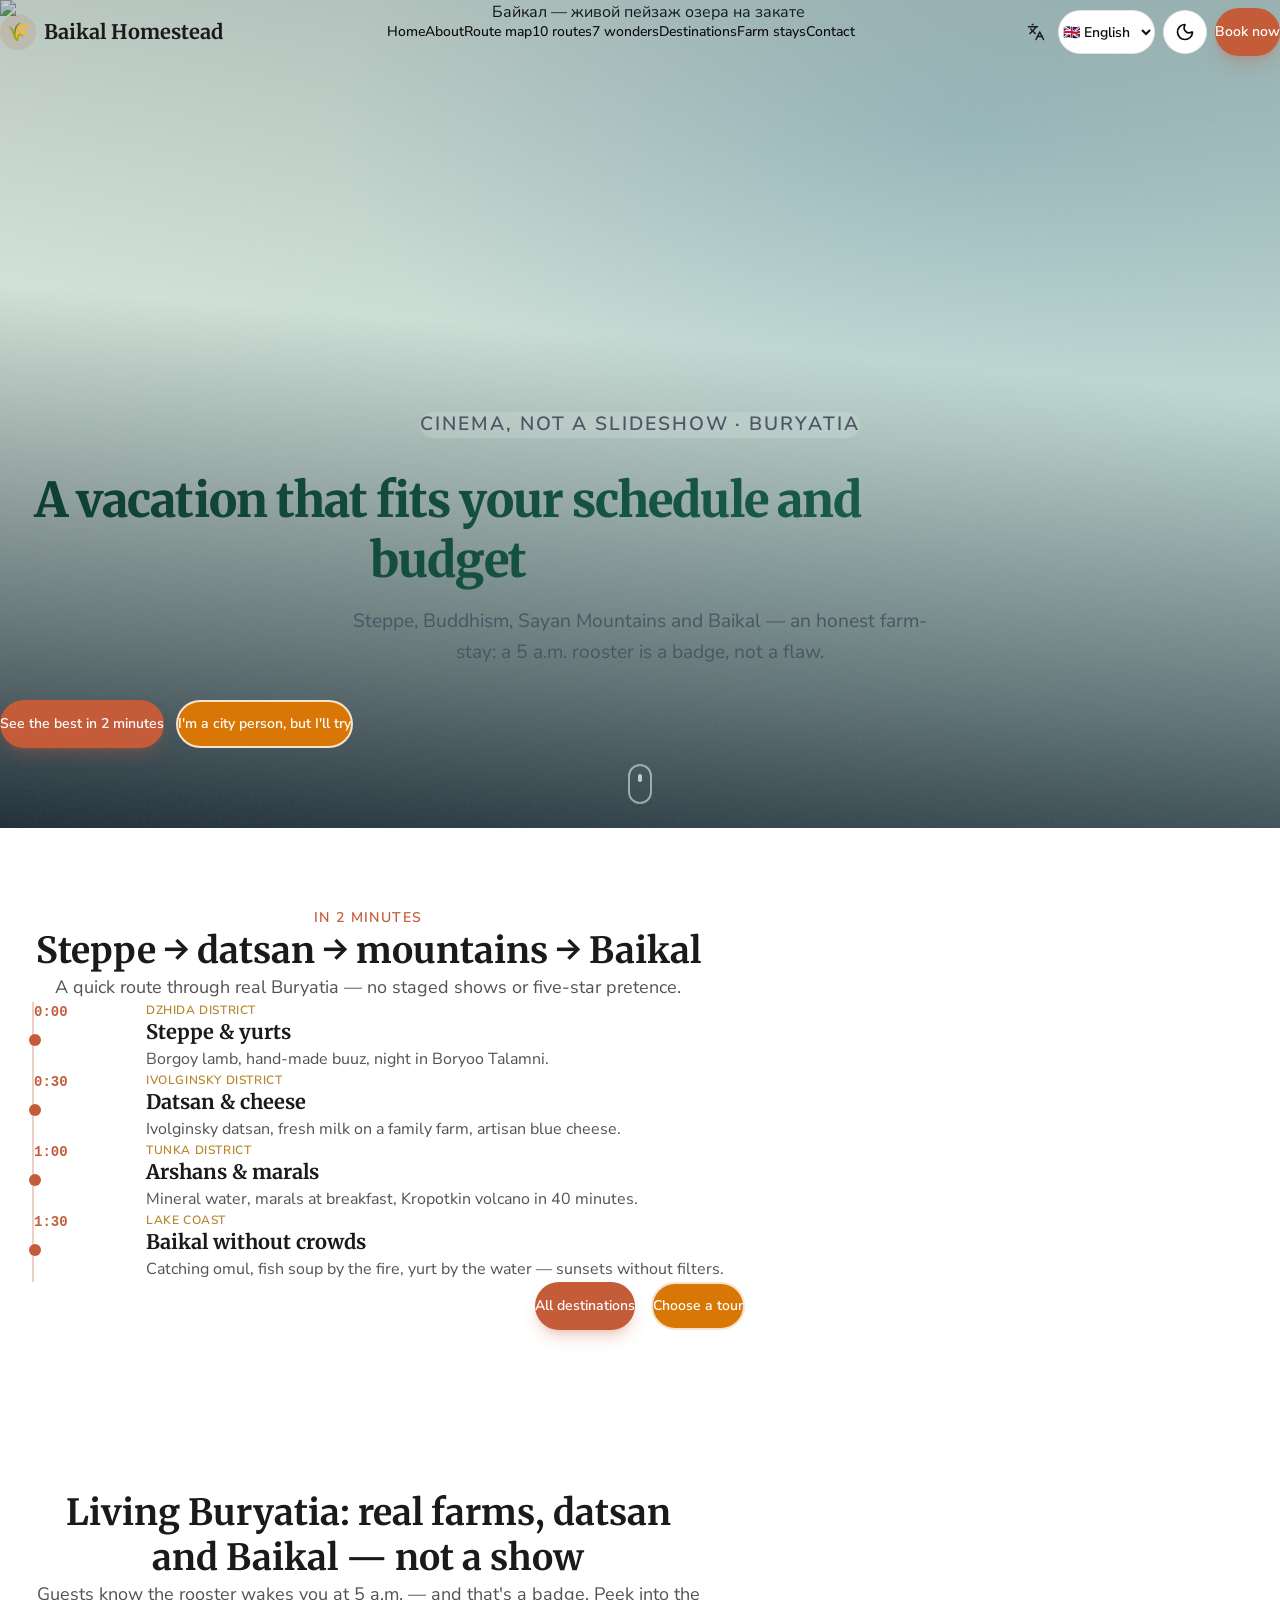
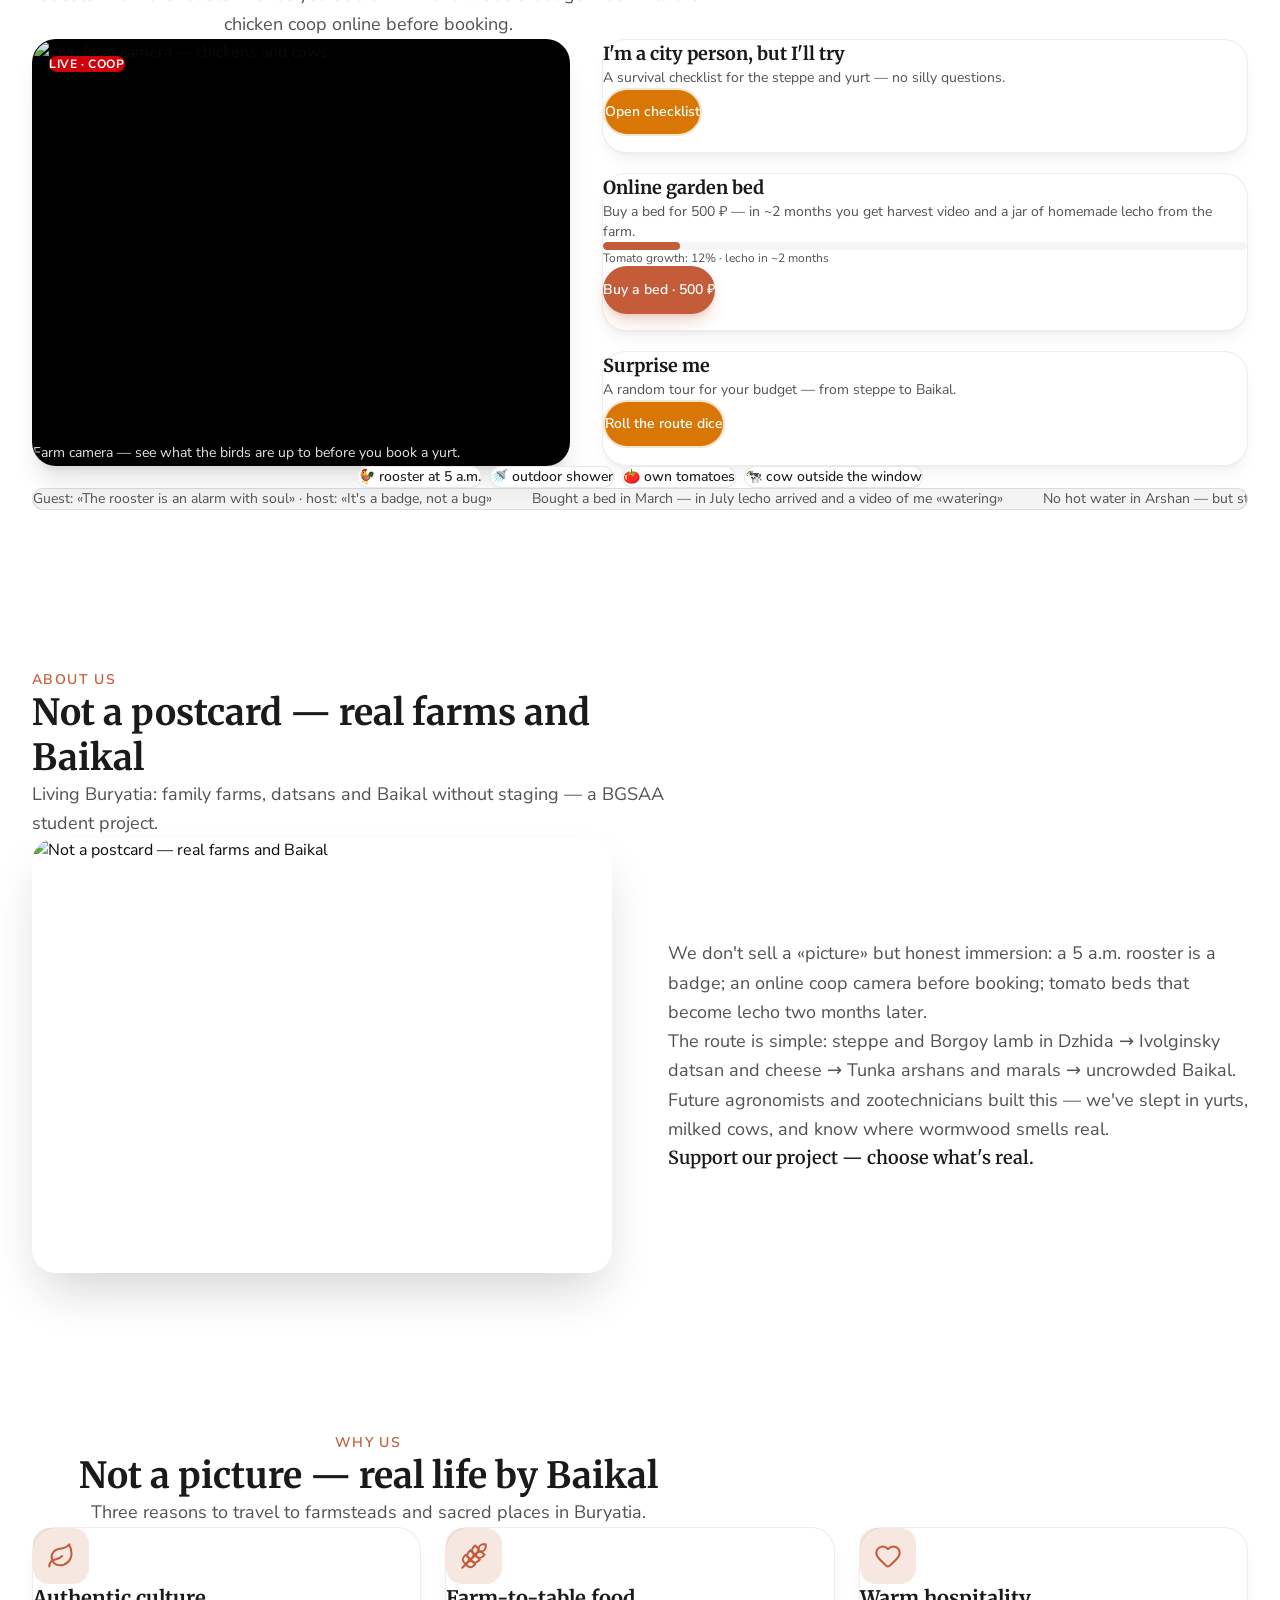
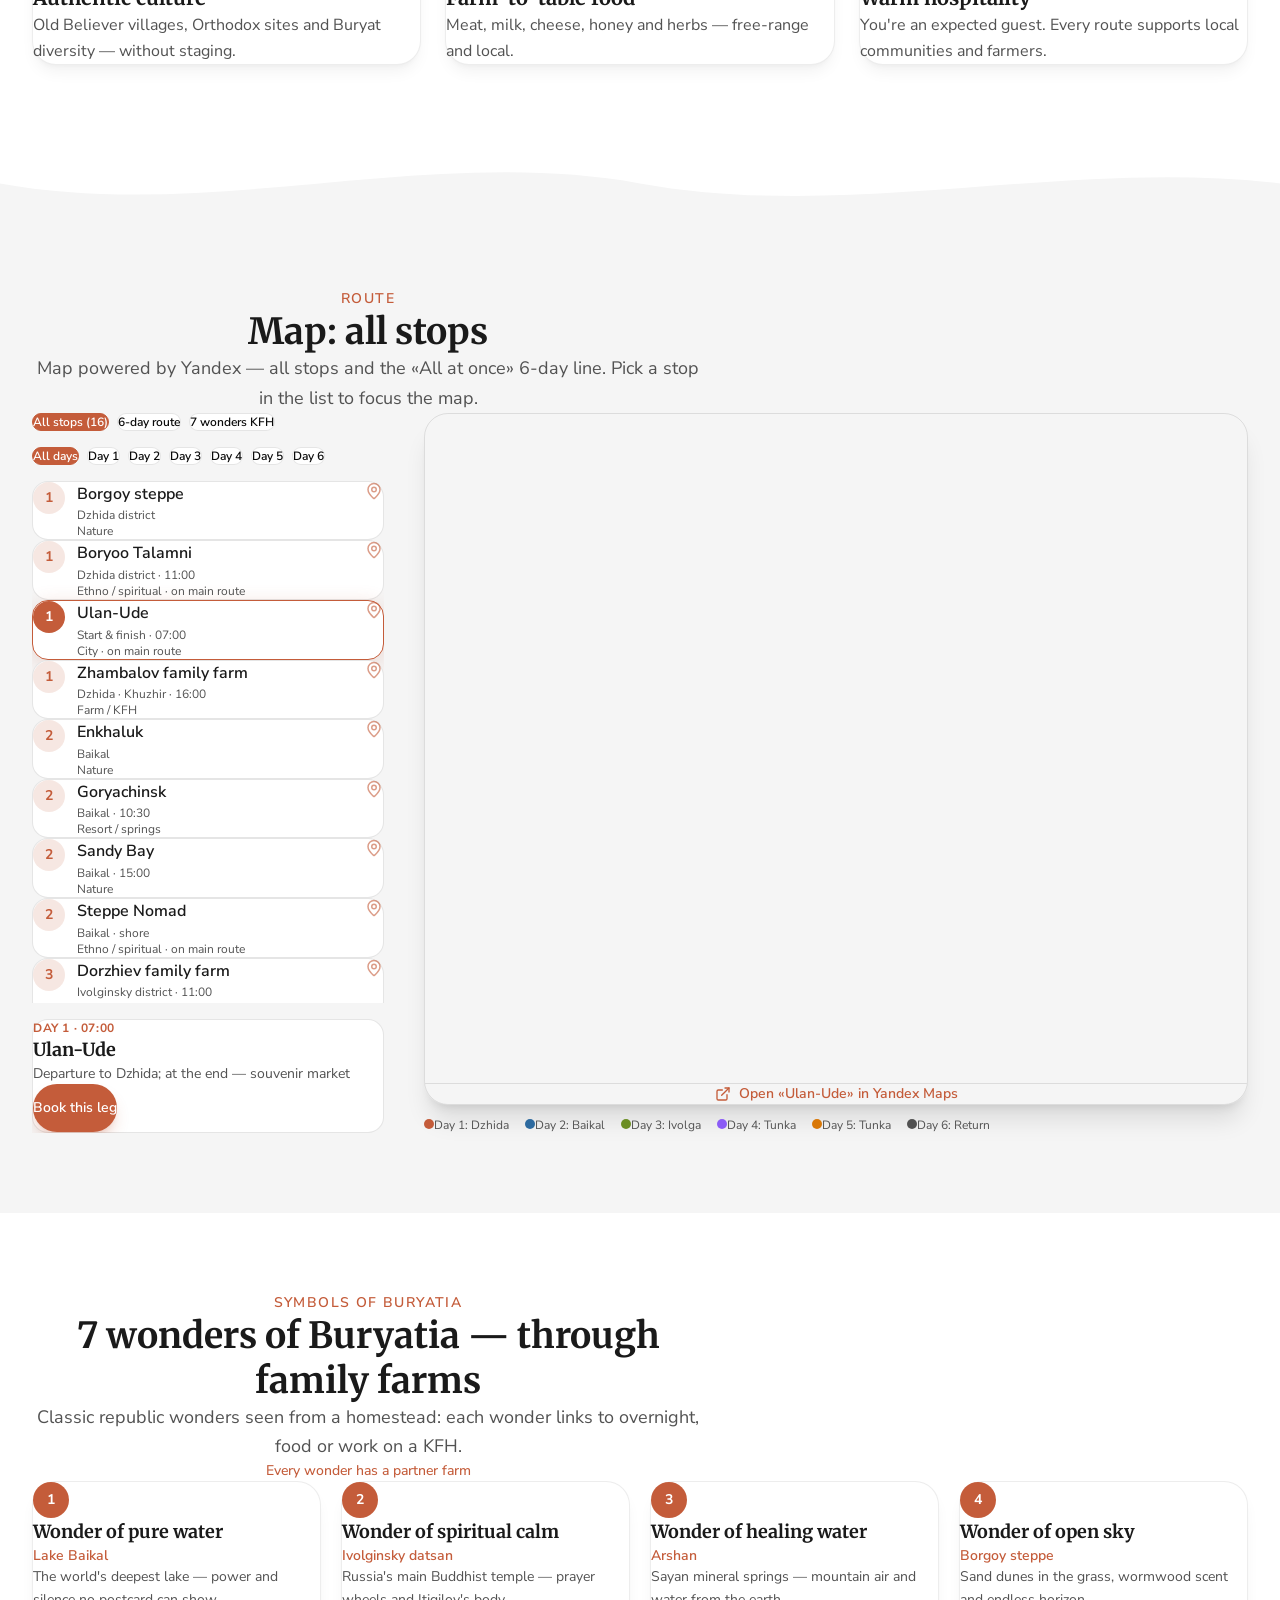
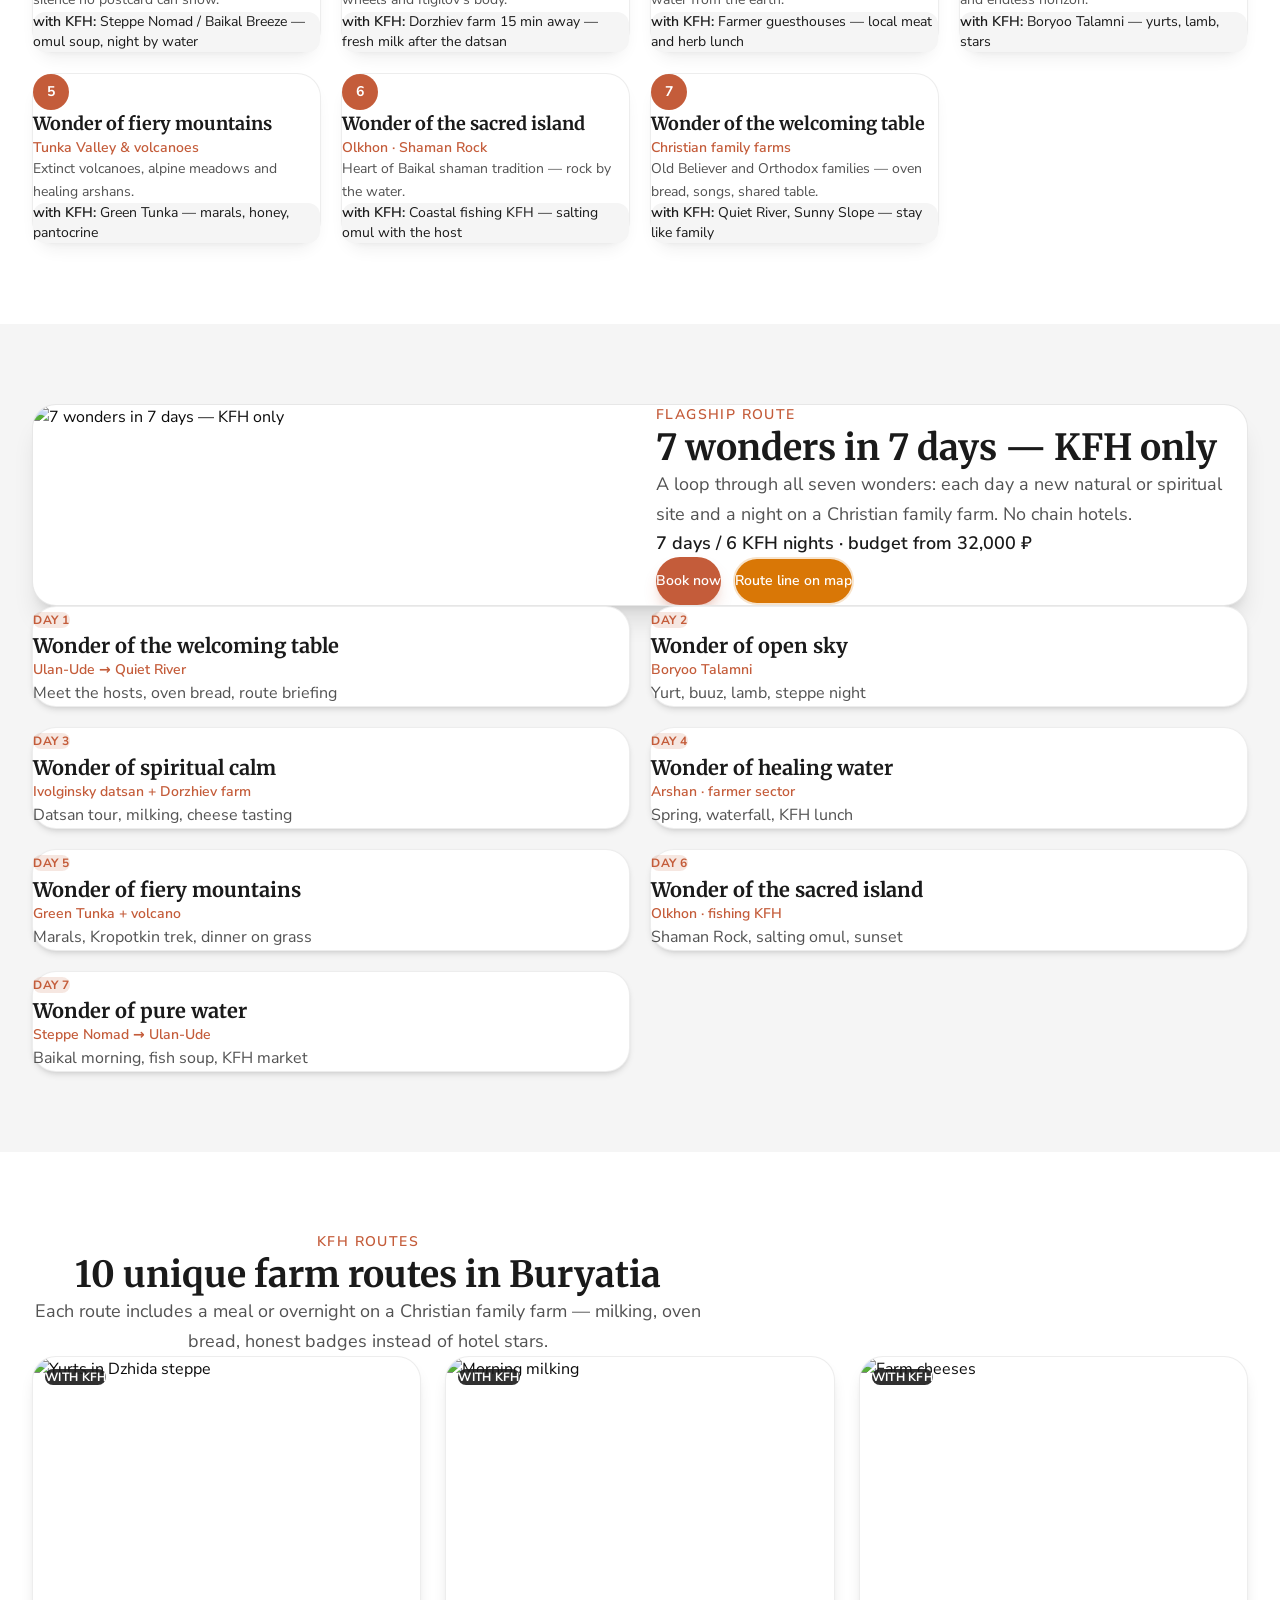
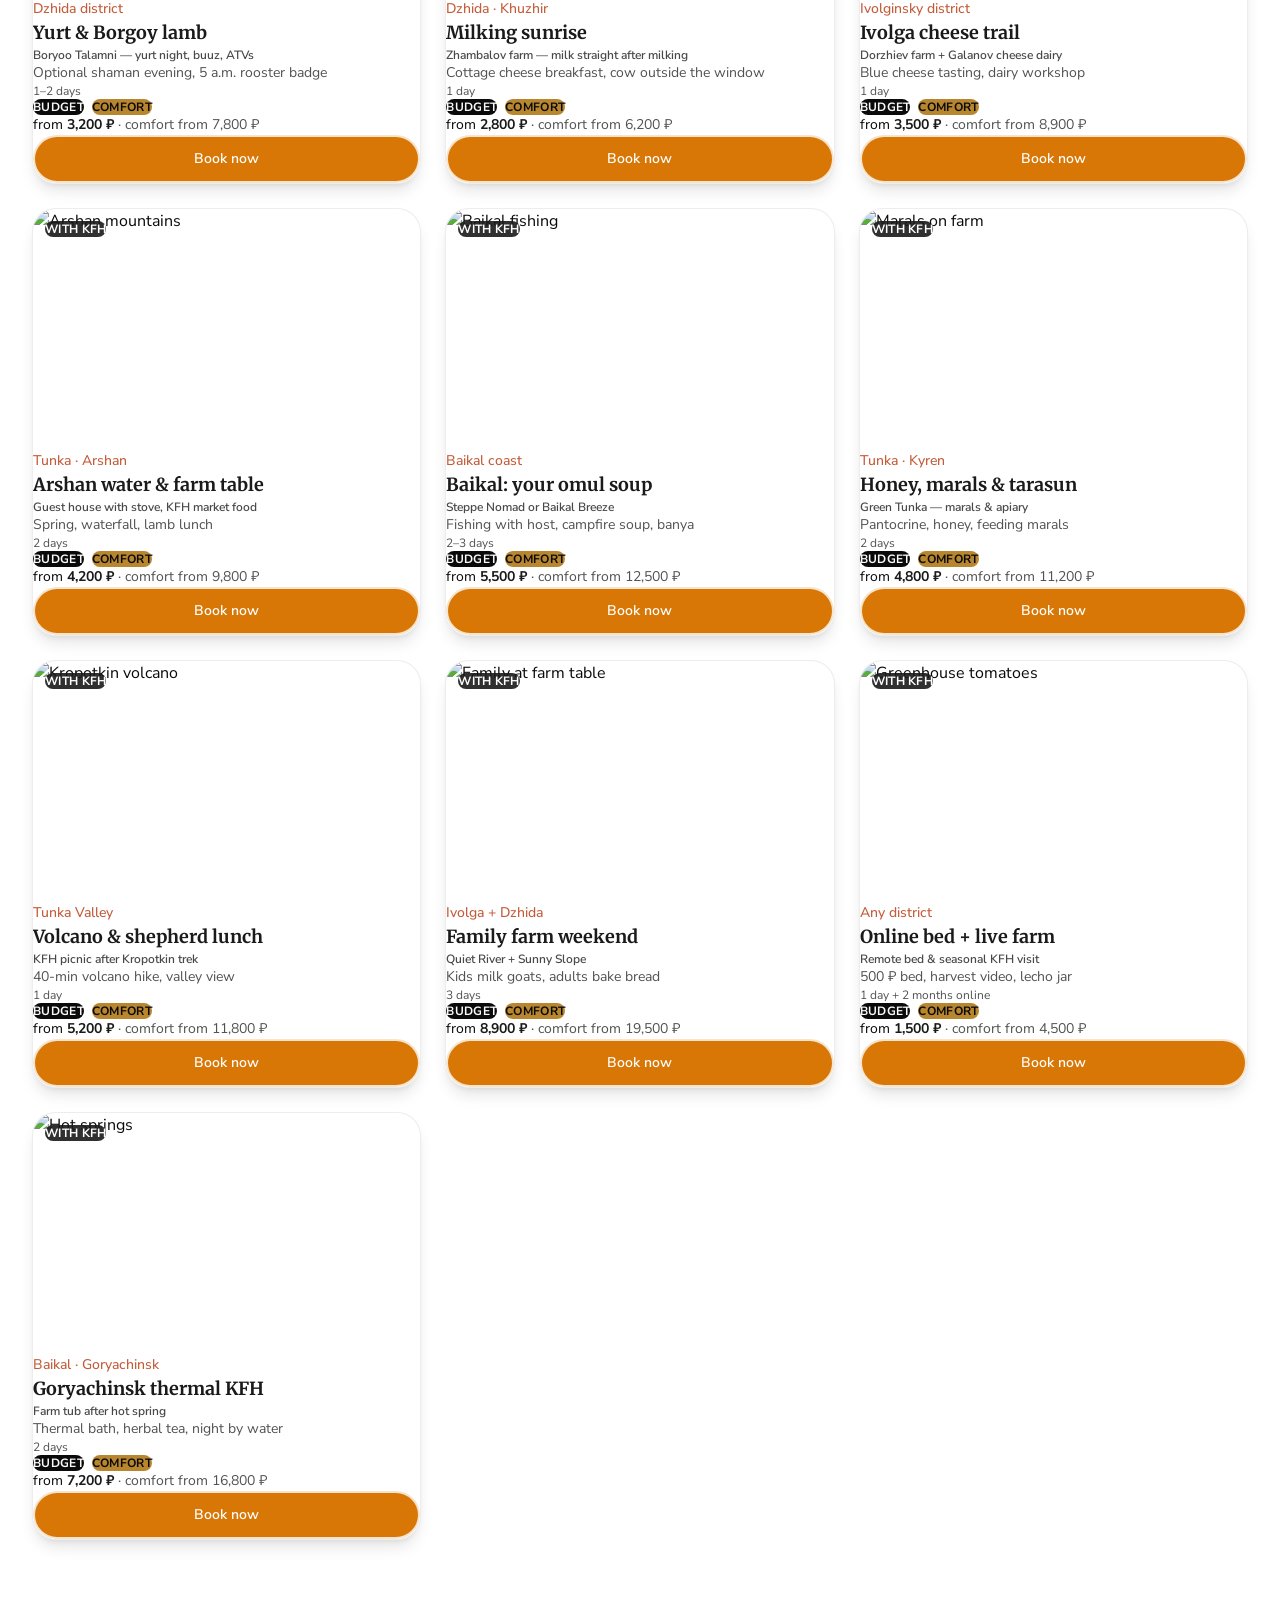
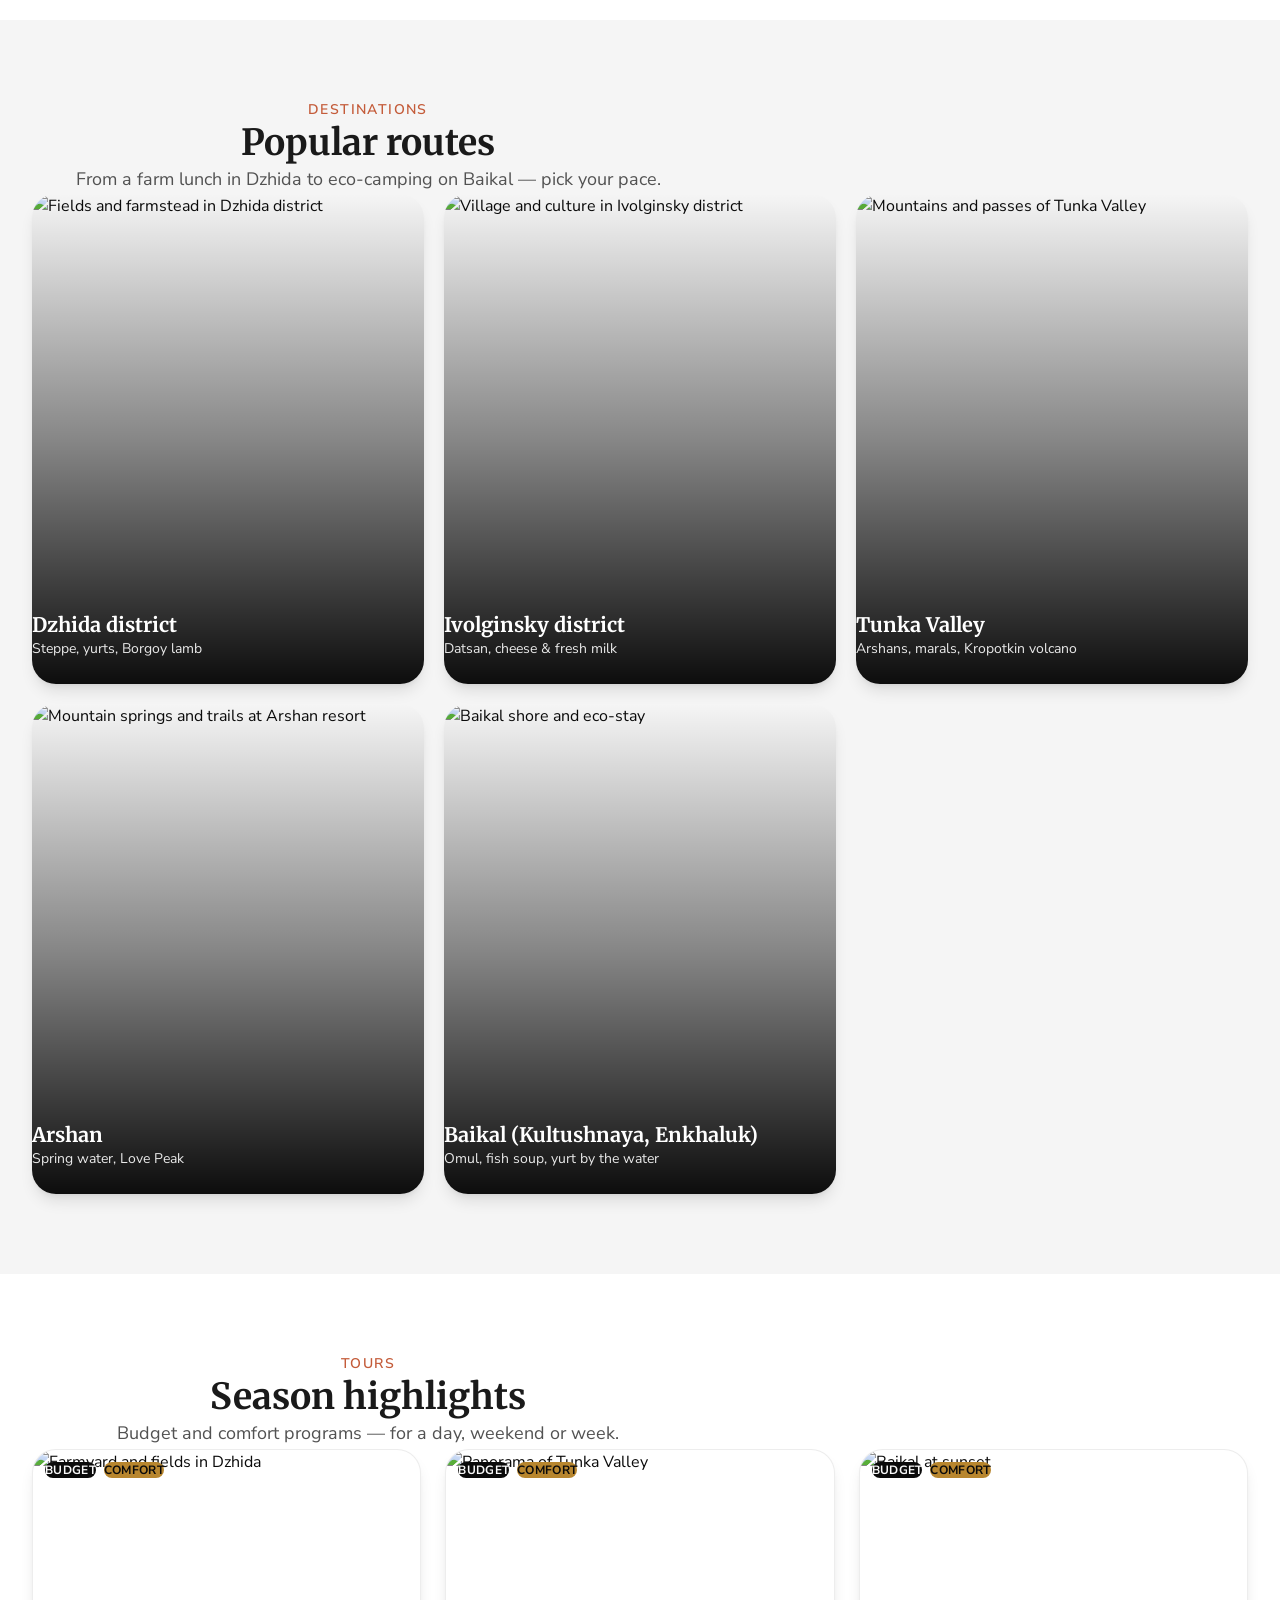
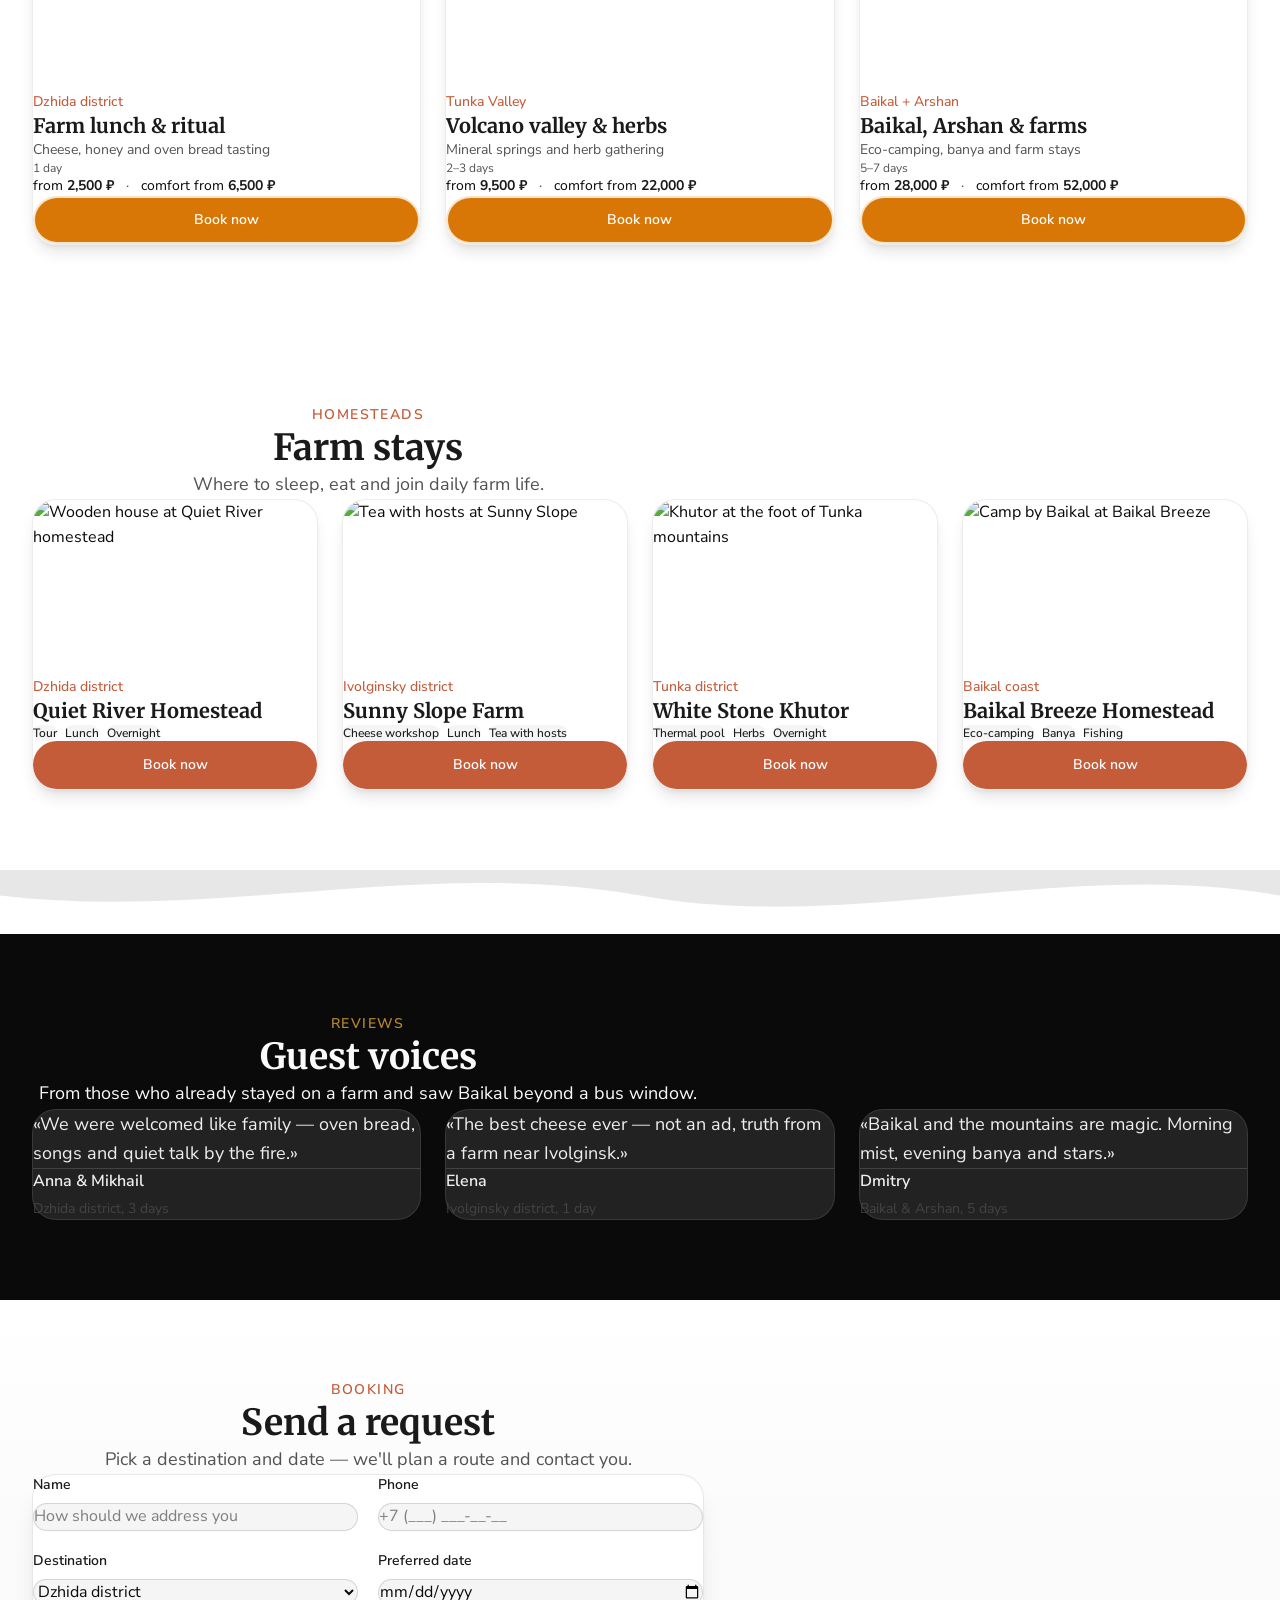
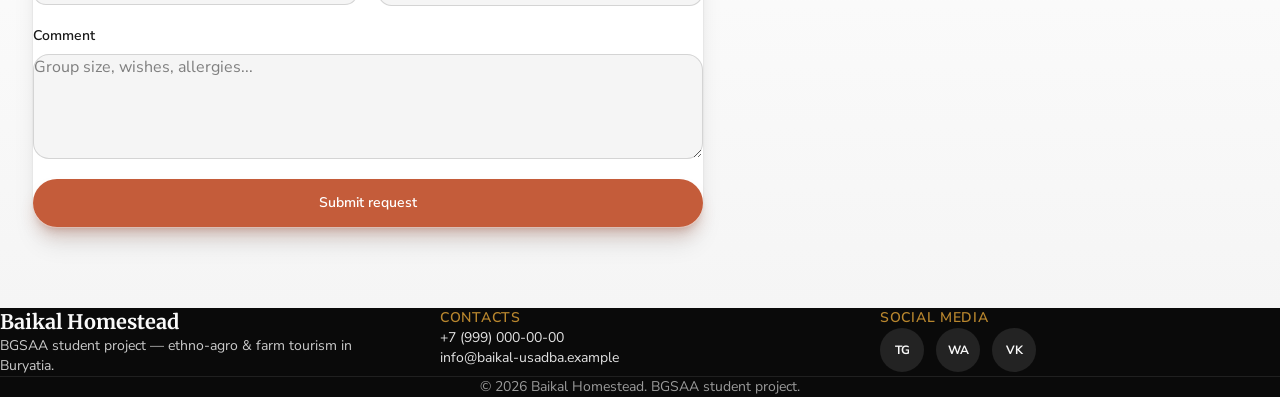
==== commit 03564190: "Update index.html" ====
--- a/index.html
+++ b/index.html
@@ -1 +1 @@
-<!DOCTYPE html><!--nkws5_BiQcVc_1OrCwbnc--><html lang="ru"><head><meta charSet="utf-8"/><meta name="viewport" content="width=device-width, initial-scale=1"/><link rel="preload" as="image" href="https://images.unsplash.com/photo-1605649486145-d9bd02edd3da?w=1920&amp;q=90&amp;auto=format&amp;fit=crop" fetchPriority="high"/><link rel="stylesheet" href="/_next/static/chunks/a2b5982788ba85d8.css" data-precedence="next"/><link rel="preload" as="script" fetchPriority="low" href="/_next/static/chunks/5531c5ac135a17df.js"/><script src="/_next/static/chunks/5137f94f99dea69c.js" async=""></script><script src="/_next/static/chunks/188e4ae9eb2186c6.js" async=""></script><script src="/_next/static/chunks/turbopack-829264aaf905e32e.js" async=""></script><script src="/_next/static/chunks/233930c2f2d4186d.js" async=""></script><script src="/_next/static/chunks/e46d15887ae9157c.js" async=""></script><script src="/_next/static/chunks/5830b97e3387d492.js" async=""></script><script src="/_next/static/chunks/07eb2c604a4976f1.js" async=""></script><title>Байкальская усадьба — живая Бурятия и КФХ</title><meta name="description" content="Отпуск, который влезает в график и бюджет: степь, дацан, Тунка и Байкал. Фермы, онлайн‑грядка, честные бейджи — проект студентов БГСХА."/><link rel="icon" href="/favicon.ico"/><script src="/_next/static/chunks/664adc71bc2617c2.js" noModule=""></script></head><body class="antialiased"><div hidden=""><!--$--><!--/$--></div><script>(function(){try{var k="baikal-usadba-theme";var s=localStorage.getItem(k);var d=s==="dark"||(!s&&window.matchMedia("(prefers-color-scheme: dark)").matches);document.documentElement.setAttribute("data-theme",d?"dark":"light");}catch(e){document.documentElement.setAttribute("data-theme","light");}})();</script><script>(function(){try{var k="baikal-usadba-locale";var q="lang";var locales=["ru","en","zh"];var def="ru";var p=new URLSearchParams(location.search);var fromQ=p.get(q);var stored=localStorage.getItem(k);var pick=function(v){return locales.indexOf(v)>=0?v:null;};var loc=pick(fromQ)||pick(stored)||(navigator.language.startsWith("en")?"en":navigator.language.startsWith("zh")?"zh":def);document.documentElement.lang=loc==="zh"?"zh-CN":loc;document.documentElement.setAttribute("data-locale",loc);}catch(e){document.documentElement.lang="ru";document.documentElement.setAttribute("data-locale","ru");}})();</script><header class="site-header "><div class="site-header__inner"><a href="#home-hero" class="site-logo"><span class="site-logo__icon" aria-hidden="true">🌾</span><span class="site-logo__text">Байкальская усадьба</span></a><nav class="site-nav hidden lg:flex" aria-label="Main"><a href="#home-hero" class="site-nav__link">Главная</a><a href="#home-about" class="site-nav__link">О нас</a><a href="#home-route-map" class="site-nav__link">Карта маршрута</a><a href="#home-routes" class="site-nav__link">10 маршрутов</a><a href="#home-wonders" class="site-nav__link">7 чудес</a><a href="#home-directions" class="site-nav__link">Направления</a><a href="#home-farms" class="site-nav__link">Фермерские хозяйства</a><a href="#home-booking" class="site-nav__link">Контакты</a></nav><div class="site-header__actions hidden sm:flex sm:items-center sm:gap-2"><div class="lang-switcher"><label class="lang-switcher__label" for="site-locale"><svg xmlns="http://www.w3.org/2000/svg" width="18" height="18" viewBox="0 0 24 24" fill="none" stroke="currentColor" stroke-width="2" stroke-linecap="round" stroke-linejoin="round" class="lucide lucide-languages" aria-hidden="true"><path d="m5 8 6 6"></path><path d="m4 14 6-6 2-3"></path><path d="M2 5h12"></path><path d="M7 2h1"></path><path d="m22 22-5-10-5 10"></path><path d="M14 18h6"></path></svg><span class="sr-only">Язык</span></label><select id="site-locale" class="lang-switcher__select" aria-label="Язык"><option value="ru" selected="">🇷🇺<!-- --> <!-- -->Русский</option><option value="en">🇬🇧<!-- --> <!-- -->English</option><option value="zh">🇨🇳<!-- --> <!-- -->中文</option></select></div><button type="button" class="theme-toggle" aria-label="Переключить тему"><svg xmlns="http://www.w3.org/2000/svg" width="20" height="20" viewBox="0 0 24 24" fill="none" stroke="currentColor" stroke-width="2" stroke-linecap="round" stroke-linejoin="round" class="lucide lucide-moon" aria-hidden="true"><path d="M20.985 12.486a9 9 0 1 1-9.473-9.472c.405-.022.617.46.402.803a6 6 0 0 0 8.268 8.268c.344-.215.825-.004.803.401"></path></svg></button><a href="#home-booking" class="btn-primary">Забронировать</a></div><div class="flex items-center gap-1 sm:hidden"><div class="lang-switcher"><label class="lang-switcher__label" for="site-locale"><svg xmlns="http://www.w3.org/2000/svg" width="18" height="18" viewBox="0 0 24 24" fill="none" stroke="currentColor" stroke-width="2" stroke-linecap="round" stroke-linejoin="round" class="lucide lucide-languages" aria-hidden="true"><path d="m5 8 6 6"></path><path d="m4 14 6-6 2-3"></path><path d="M2 5h12"></path><path d="M7 2h1"></path><path d="m22 22-5-10-5 10"></path><path d="M14 18h6"></path></svg><span class="sr-only">Язык</span></label><select id="site-locale" class="lang-switcher__select" aria-label="Язык"><option value="ru" selected="">🇷🇺<!-- --> <!-- -->Русский</option><option value="en">🇬🇧<!-- --> <!-- -->English</option><option value="zh">🇨🇳<!-- --> <!-- -->中文</option></select></div><button type="button" class="theme-toggle" aria-label="Переключить тему"><svg xmlns="http://www.w3.org/2000/svg" width="20" height="20" viewBox="0 0 24 24" fill="none" stroke="currentColor" stroke-width="2" stroke-linecap="round" stroke-linejoin="round" class="lucide lucide-moon" aria-hidden="true"><path d="M20.985 12.486a9 9 0 1 1-9.473-9.472c.405-.022.617.46.402.803a6 6 0 0 0 8.268 8.268c.344-.215.825-.004.803.401"></path></svg></button><button type="button" class="site-menu-btn" aria-expanded="false" aria-label="Открыть меню"><svg xmlns="http://www.w3.org/2000/svg" width="24" height="24" viewBox="0 0 24 24" fill="none" stroke="currentColor" stroke-width="2" stroke-linecap="round" stroke-linejoin="round" class="lucide lucide-menu" aria-hidden="true"><path d="M4 5h16"></path><path d="M4 12h16"></path><path d="M4 19h16"></path></svg></button></div></div></header><main><section id="home-hero" class="hero"><img src="https://images.unsplash.com/photo-1605649486145-d9bd02edd3da?w=1920&amp;q=90&amp;auto=format&amp;fit=crop" alt="" aria-hidden="true" class="hero__bg hero__bg--poster " fetchPriority="high"/><video class="hero__bg hero__bg--video " autoPlay="" muted="" loop="" playsInline="" preload="auto" poster="https://images.unsplash.com/photo-1605649486145-d9bd02edd3da?w=1920&amp;q=90&amp;auto=format&amp;fit=crop" aria-hidden="true"><source src="https://cdn.pixabay.com/video/2019/09/12/26610-365712483_large.mp4" type="video/mp4"/></video><div class="hero__overlay"></div><div class="hero__grain" aria-hidden="true"></div><div class="hero__content"><p class="hero__eyebrow">Кино, а не слайд-шоу · Бурятия</p><h1 class="hero__title">Отпуск, который влезает в график и бюджет</h1><p class="hero__subtitle">Степь, буддизм, Саяны и Байкал — честное погружение в КФХ: петух в 5 утра как бейдж, а не минус.</p><div class="hero__actions"><a href="#home-highlights" class="btn-primary">Показать лучшее за 2 минуты</a><a href="#home-concept" class="btn-secondary">Я городской, но попробую</a></div></div><div class="hero__scroll" aria-hidden="true"><span></span></div></section><section id="home-highlights" class="section section--cream"><div class="container"><div class="fade-up  " style="transition-delay:0ms"><div class="mb-10 max-w-2xl text-center mx-auto"><p class="mb-2 text-sm font-semibold uppercase tracking-widest text-terracotta">За 2 минуты</p><h2 class="font-display text-3xl font-bold leading-tight sm:text-4xl text-forest">Степь → дацан → горы → Байкал</h2><p class="mt-4 text-lg leading-relaxed text-muted">Короткий маршрут по честной Бурятии — без постановки и пятизвёздочного пафоса.</p></div></div><ol class="highlights-timeline"><div class="fade-up  " style="transition-delay:0ms"><li class="highlights-timeline__item"><span class="highlights-timeline__time">0:00</span><div class="highlights-timeline__body"><p class="highlights-timeline__region">Джидинский район</p><h3 class="font-display text-xl font-bold text-forest">Степь и юрты</h3><p class="mt-2 leading-relaxed text-muted">Боргойская баранина, буузы своими руками, ночь в «Борьёо таламни».</p></div></li></div><div class="fade-up  " style="transition-delay:80ms"><li class="highlights-timeline__item"><span class="highlights-timeline__time">0:30</span><div class="highlights-timeline__body"><p class="highlights-timeline__region">Иволгинский район</p><h3 class="font-display text-xl font-bold text-forest">Дацан и сыр</h3><p class="mt-2 leading-relaxed text-muted">Иволгинский дацан, парное молоко на КФХ, крафтовый сыр с плесенью.</p></div></li></div><div class="fade-up  " style="transition-delay:160ms"><li class="highlights-timeline__item"><span class="highlights-timeline__time">1:00</span><div class="highlights-timeline__body"><p class="highlights-timeline__region">Тункинский район</p><h3 class="font-display text-xl font-bold text-forest">Аршаны и маралы</h3><p class="mt-2 leading-relaxed text-muted">Минеральная вода, маралы на завтрак, вулкан Кропоткина за 40 минут.</p></div></li></div><div class="fade-up  " style="transition-delay:240ms"><li class="highlights-timeline__item"><span class="highlights-timeline__time">1:30</span><div class="highlights-timeline__body"><p class="highlights-timeline__region">Побережье</p><h3 class="font-display text-xl font-bold text-forest">Байкал без толп</h3><p class="mt-2 leading-relaxed text-muted">Омуль с удочки, уха на костре, юрта у воды — закат без фильтров.</p></div></li></div></ol><div class="fade-up  " style="transition-delay:350ms"><div class="mt-10 flex flex-col items-center gap-4 sm:flex-row sm:justify-center"><a href="#home-directions" class="btn-primary">Все направления</a><a href="#home-booking" class="btn-secondary">Подобрать тур</a></div></div></div></section><section id="home-concept" class="section"><div class="container"><div class="fade-up  " style="transition-delay:0ms"><div class="mb-10 max-w-2xl text-center mx-auto"><h2 class="font-display text-3xl font-bold leading-tight sm:text-4xl text-forest">Живая Бурятия: не постановка, а настоящая ферма, дацан и Байкал</h2><p class="mt-4 text-lg leading-relaxed text-muted">Турист знает, что петух разбудит в 5 утра — и это бейдж. Перед бронью можно заглянуть в курятник онлайн.</p></div></div><div class="concept-grid"><div class="fade-up  concept-grid__cam" style="transition-delay:50ms"><div class="live-cam"><img src="https://images.unsplash.com/photo-1625246333195-78d9c38ad449?w=800&amp;q=80&amp;auto=format&amp;fit=crop" alt="Онлайн-камера на ферме — куры и коровы" loading="lazy" class="live-cam__img"/><span class="live-cam__badge">LIVE · курятник</span><p class="live-cam__caption">Камера с фермы — смотрите, чем заняты птицы, прежде чем бронировать юрту.</p></div></div><div class="concept-grid__actions"><div class="fade-up  " style="transition-delay:100ms"><article class="concept-card"><h3 class="font-display text-lg font-bold text-forest">Я городской, но попробую</h3><p class="mt-2 text-sm text-muted">Чек‑лист выживания в степи и у юрты — без стыда за вопросы.</p><button type="button" class="btn-secondary mt-4 w-full sm:w-auto" aria-expanded="false">Открыть чек‑лист</button></article></div><div class="fade-up  " style="transition-delay:150ms"><article id="home-garden" class="concept-card"><h3 class="font-display text-lg font-bold text-forest">Онлайн‑грядка</h3><p class="mt-2 text-sm text-muted">Купите грядку за 500 ₽ — через 2 месяца видео урожая и банка домашнего лечо с фермы.</p><div class="garden-progress mt-4" aria-hidden="true"><span class="garden-progress__fill" style="width:12%"></span></div><p class="mt-2 text-xs text-muted">Рост помидоров: 12% · лечо через ~2 месяца</p><button type="button" class="btn-primary mt-4 w-full sm:w-auto">Купить грядку · 500 ₽</button></article></div><div class="fade-up  " style="transition-delay:200ms"><article class="concept-card"><h3 class="font-display text-lg font-bold text-forest">Удиви меня</h3><p class="mt-2 text-sm text-muted">Случайный тур под ваш бюджет — от степи до Байкала.</p><button type="button" class="btn-secondary mt-4 w-full sm:w-auto">Бросить кости маршрута</button></article></div></div></div><div class="fade-up  " style="transition-delay:250ms"><ul class="honest-badges mt-10"><li>🐓 петух в 5 утра</li><li>🚿 душ на солнце</li><li>🍅 свои помидоры</li><li>🐄 корова за окном</li></ul></div><div class="footer-ticker mt-12" aria-live="polite"><div class="footer-ticker__track"><span class="footer-ticker__item">Гость: «Петух — это будильник с душой» · хозяин: «Это бейдж, не баг»</span><span class="footer-ticker__item">Купил грядку в марте — в июле пришло лечо и видео, где я «сам» поливаю</span><span class="footer-ticker__item">В Аршане горячей воды не было — зато звёзды как в планетарии</span><span class="footer-ticker__item">Доили корову — молоко парное, сметана густая, сон крепкий</span><span class="footer-ticker__item">Гость: «Петух — это будильник с душой» · хозяин: «Это бейдж, не баг»</span><span class="footer-ticker__item">Купил грядку в марте — в июле пришло лечо и видео, где я «сам» поливаю</span><span class="footer-ticker__item">В Аршане горячей воды не было — зато звёзды как в планетарии</span><span class="footer-ticker__item">Доили корову — молоко парное, сметана густая, сон крепкий</span></div></div></div></section><section id="home-about" class="section section--cream"><div class="container"><div class="fade-up  " style="transition-delay:0ms"><div class="mb-10 max-w-2xl text-left"><p class="mb-2 text-sm font-semibold uppercase tracking-widest text-terracotta">О нас</p><h2 class="font-display text-3xl font-bold leading-tight sm:text-4xl text-forest">Не постановка — настоящие фермы и Байкал</h2><p class="mt-4 text-lg leading-relaxed text-muted">Живая Бурятия: КФХ, дацаны и Байкал без постановки — студенческий проект БГСХА.</p></div></div><div class="about-grid"><div class="fade-up  about-grid__image-wrap" style="transition-delay:100ms"><img src="https://images.unsplash.com/photo-1500382017468-9049fed747ef?w=1200&amp;q=80&amp;auto=format&amp;fit=crop" alt="Не постановка — настоящие фермы и Байкал" loading="lazy" class="about-grid__image"/></div><div class="about-grid__text space-y-4"><div class="fade-up  " style="transition-delay:150ms"><p class="text-lg leading-relaxed text-muted">Мы продаём не «картинку», а честное погружение: петух в 5 утра — бейдж, а не недостаток; онлайн‑камера в курятнике перед бронью; грядка помидоров, из которой через два месяца приходит лечо.</p></div><div class="fade-up  " style="transition-delay:230ms"><p class="text-lg leading-relaxed text-muted">Связка маршрута простая: степь и боргойская баранина в Джиде → Иволгинский дацан и сыр → аршаны и маралы в Тунке → Байкал без толп.</p></div><div class="fade-up  " style="transition-delay:310ms"><p class="text-lg leading-relaxed text-muted">Проект делают будущие агрономы и зоотехники — мы сами ночевали в юртах, доили коров и знаем, где честно пахнет полынью, а где только открытка.</p></div><div class="fade-up  " style="transition-delay:400ms"><p class="font-display text-lg font-semibold text-forest">Поддержите наш проект — выбирайте настоящее.</p></div></div></div></div></section><section id="home-why" class="section"><div class="container"><div class="fade-up  " style="transition-delay:0ms"><div class="mb-10 max-w-2xl text-center mx-auto"><p class="mb-2 text-sm font-semibold uppercase tracking-widest text-terracotta">Почему мы</p><h2 class="font-display text-3xl font-bold leading-tight sm:text-4xl text-forest">Не картинка — настоящая жизнь у Байкала</h2><p class="mt-4 text-lg leading-relaxed text-muted">Три причины выбрать путешествие к фермерским подворьям и священным местам Бурятии.</p></div></div><div class="why-grid"><div class="fade-up  " style="transition-delay:0ms"><article class="why-card"><div class="why-card__icon"><svg xmlns="http://www.w3.org/2000/svg" width="28" height="28" viewBox="0 0 24 24" fill="none" stroke="currentColor" stroke-width="1.75" stroke-linecap="round" stroke-linejoin="round" class="lucide lucide-leaf" aria-hidden="true"><path d="M11 20A7 7 0 0 1 9.8 6.1C15.5 5 17 4.48 19 2c1 2 2 4.18 2 8 0 5.5-4.78 10-10 10Z"></path><path d="M2 21c0-3 1.85-5.36 5.08-6C9.5 14.52 12 13 13 12"></path></svg></div><h3 class="font-display text-xl font-bold text-forest">Подлинная культура и традиции</h3><p class="mt-3 leading-relaxed text-muted">Старообрядческие деревни, православные места и многообразие культур Бурятии — без постановки.</p></article></div><div class="fade-up  " style="transition-delay:100ms"><article class="why-card"><div class="why-card__icon"><svg xmlns="http://www.w3.org/2000/svg" width="28" height="28" viewBox="0 0 24 24" fill="none" stroke="currentColor" stroke-width="1.75" stroke-linecap="round" stroke-linejoin="round" class="lucide lucide-wheat" aria-hidden="true"><path d="M2 22 16 8"></path><path d="M3.47 12.53 5 11l1.53 1.53a3.5 3.5 0 0 1 0 4.94L5 19l-1.53-1.53a3.5 3.5 0 0 1 0-4.94Z"></path><path d="M7.47 8.53 9 7l1.53 1.53a3.5 3.5 0 0 1 0 4.94L9 15l-1.53-1.53a3.5 3.5 0 0 1 0-4.94Z"></path><path d="M11.47 4.53 13 3l1.53 1.53a3.5 3.5 0 0 1 0 4.94L13 11l-1.53-1.53a3.5 3.5 0 0 1 0-4.94Z"></path><path d="M20 2h2v2a4 4 0 0 1-4 4h-2V6a4 4 0 0 1 4-4Z"></path><path d="M11.47 17.47 13 19l-1.53 1.53a3.5 3.5 0 0 1-4.94 0L5 19l1.53-1.53a3.5 3.5 0 0 1 4.94 0Z"></path><path d="M15.47 13.47 17 15l-1.53 1.53a3.5 3.5 0 0 1-4.94 0L9 15l1.53-1.53a3.5 3.5 0 0 1 4.94 0Z"></path><path d="M19.47 9.47 21 11l-1.53 1.53a3.5 3.5 0 0 1-4.94 0L13 11l1.53-1.53a3.5 3.5 0 0 1 4.94 0Z"></path></svg></div><h3 class="font-display text-xl font-bold text-forest">Продукты с фермы</h3><p class="mt-3 leading-relaxed text-muted">Мясо, молоко, сыры, мёд и травяные сборы — всё своё, экологичное, с вольного выпаса.</p></article></div><div class="fade-up  " style="transition-delay:200ms"><article class="why-card"><div class="why-card__icon"><svg xmlns="http://www.w3.org/2000/svg" width="28" height="28" viewBox="0 0 24 24" fill="none" stroke="currentColor" stroke-width="1.75" stroke-linecap="round" stroke-linejoin="round" class="lucide lucide-heart" aria-hidden="true"><path d="M2 9.5a5.5 5.5 0 0 1 9.591-3.676.56.56 0 0 0 .818 0A5.49 5.49 0 0 1 22 9.5c0 2.29-1.5 4-3 5.5l-5.492 5.313a2 2 0 0 1-3 .019L5 15c-1.5-1.5-3-3.2-3-5.5"></path></svg></div><h3 class="font-display text-xl font-bold text-forest">Душевная атмосфера</h3><p class="mt-3 leading-relaxed text-muted">Вы гость, которого ждут. Каждый маршрут поддерживает местные сообщества и фермеров.</p></article></div></div></div></section><div class="wave-divider  text-sand" aria-hidden="true"><svg viewBox="0 0 1440 80" preserveAspectRatio="none"><path fill="currentColor" d="M0,48 C240,96 480,0 720,48 C960,96 1200,16 1440,48 L1440,80 L0,80 Z"></path></svg></div><section id="home-route-map" class="section section--sand"><div class="container"><div class="fade-up  " style="transition-delay:0ms"><div class="mb-10 max-w-2xl text-center mx-auto"><p class="mb-2 text-sm font-semibold uppercase tracking-widest text-terracotta">Маршрут</p><h2 class="font-display text-3xl font-bold leading-tight sm:text-4xl text-forest">Карта: все точки и остановки</h2><p class="mt-4 text-lg leading-relaxed text-muted">Карта загружается с Яндекс.Карт — все остановки и линия маршрута «Всё и сразу». Выберите точку в списке, карта сместится к ней.</p></div></div><div class="route-map-layout"><div class="fade-up  route-map-layout__sidebar" style="transition-delay:80ms"><div class="route-map-controls"><button type="button" class="route-map-filter route-map-filter--active">Все точки<!-- --> (<!-- -->16<!-- -->)</button><button type="button" class="route-map-filter ">Маршрут 6 дней</button><button type="button" class="route-map-filter ">7 чудес на КФХ</button></div><div class="route-map-days"><button type="button" class="route-map-day route-map-day--active">Все дни</button><button type="button" class="route-map-day ">День<!-- --> <!-- -->1</button><button type="button" class="route-map-day ">День<!-- --> <!-- -->2</button><button type="button" class="route-map-day ">День<!-- --> <!-- -->3</button><button type="button" class="route-map-day ">День<!-- --> <!-- -->4</button><button type="button" class="route-map-day ">День<!-- --> <!-- -->5</button><button type="button" class="route-map-day ">День<!-- --> <!-- -->6</button></div><ol class="route-map-stops"><li><button type="button" class="route-map-stop "><span class="route-map-stop__num">1</span><span class="route-map-stop__body"><span class="route-map-stop__name">«Борьёо таламни»</span><span class="route-map-stop__meta">Джидинский район<!-- --> · 11:00</span><span class="route-map-stop__type">Этно / духовное<!-- --> · на линии маршрута</span></span><svg xmlns="http://www.w3.org/2000/svg" width="18" height="18" viewBox="0 0 24 24" fill="none" stroke="currentColor" stroke-width="2" stroke-linecap="round" stroke-linejoin="round" class="lucide lucide-map-pin route-map-stop__icon shrink-0" aria-hidden="true"><path d="M20 10c0 4.993-5.539 10.193-7.399 11.799a1 1 0 0 1-1.202 0C9.539 20.193 4 14.993 4 10a8 8 0 0 1 16 0"></path><circle cx="12" cy="10" r="3"></circle></svg></button></li><li><button type="button" class="route-map-stop "><span class="route-map-stop__num">1</span><span class="route-map-stop__body"><span class="route-map-stop__name">Боргойская степь</span><span class="route-map-stop__meta">Джидинский район</span><span class="route-map-stop__type">Природа</span></span><svg xmlns="http://www.w3.org/2000/svg" width="18" height="18" viewBox="0 0 24 24" fill="none" stroke="currentColor" stroke-width="2" stroke-linecap="round" stroke-linejoin="round" class="lucide lucide-map-pin route-map-stop__icon shrink-0" aria-hidden="true"><path d="M20 10c0 4.993-5.539 10.193-7.399 11.799a1 1 0 0 1-1.202 0C9.539 20.193 4 14.993 4 10a8 8 0 0 1 16 0"></path><circle cx="12" cy="10" r="3"></circle></svg></button></li><li><button type="button" class="route-map-stop "><span class="route-map-stop__num">1</span><span class="route-map-stop__body"><span class="route-map-stop__name">КФХ Жамбалова</span><span class="route-map-stop__meta">Джидинский район · пос. Хужир<!-- --> · 16:00</span><span class="route-map-stop__type">КФХ / ферма</span></span><svg xmlns="http://www.w3.org/2000/svg" width="18" height="18" viewBox="0 0 24 24" fill="none" stroke="currentColor" stroke-width="2" stroke-linecap="round" stroke-linejoin="round" class="lucide lucide-map-pin route-map-stop__icon shrink-0" aria-hidden="true"><path d="M20 10c0 4.993-5.539 10.193-7.399 11.799a1 1 0 0 1-1.202 0C9.539 20.193 4 14.993 4 10a8 8 0 0 1 16 0"></path><circle cx="12" cy="10" r="3"></circle></svg></button></li><li><button type="button" class="route-map-stop route-map-stop--active"><span class="route-map-stop__num">1</span><span class="route-map-stop__body"><span class="route-map-stop__name">Улан‑Удэ</span><span class="route-map-stop__meta">Старт и финиш<!-- --> · 07:00</span><span class="route-map-stop__type">Город<!-- --> · на линии маршрута</span></span><svg xmlns="http://www.w3.org/2000/svg" width="18" height="18" viewBox="0 0 24 24" fill="none" stroke="currentColor" stroke-width="2" stroke-linecap="round" stroke-linejoin="round" class="lucide lucide-map-pin route-map-stop__icon shrink-0" aria-hidden="true"><path d="M20 10c0 4.993-5.539 10.193-7.399 11.799a1 1 0 0 1-1.202 0C9.539 20.193 4 14.993 4 10a8 8 0 0 1 16 0"></path><circle cx="12" cy="10" r="3"></circle></svg></button></li><li><button type="button" class="route-map-stop "><span class="route-map-stop__num">2</span><span class="route-map-stop__body"><span class="route-map-stop__name">«Степной кочевник»</span><span class="route-map-stop__meta">Байкал · берег</span><span class="route-map-stop__type">Этно / духовное<!-- --> · на линии маршрута</span></span><svg xmlns="http://www.w3.org/2000/svg" width="18" height="18" viewBox="0 0 24 24" fill="none" stroke="currentColor" stroke-width="2" stroke-linecap="round" stroke-linejoin="round" class="lucide lucide-map-pin route-map-stop__icon shrink-0" aria-hidden="true"><path d="M20 10c0 4.993-5.539 10.193-7.399 11.799a1 1 0 0 1-1.202 0C9.539 20.193 4 14.993 4 10a8 8 0 0 1 16 0"></path><circle cx="12" cy="10" r="3"></circle></svg></button></li><li><button type="button" class="route-map-stop "><span class="route-map-stop__num">2</span><span class="route-map-stop__body"><span class="route-map-stop__name">Бухта Песчаная</span><span class="route-map-stop__meta">Байкал<!-- --> · 15:00</span><span class="route-map-stop__type">Природа</span></span><svg xmlns="http://www.w3.org/2000/svg" width="18" height="18" viewBox="0 0 24 24" fill="none" stroke="currentColor" stroke-width="2" stroke-linecap="round" stroke-linejoin="round" class="lucide lucide-map-pin route-map-stop__icon shrink-0" aria-hidden="true"><path d="M20 10c0 4.993-5.539 10.193-7.399 11.799a1 1 0 0 1-1.202 0C9.539 20.193 4 14.993 4 10a8 8 0 0 1 16 0"></path><circle cx="12" cy="10" r="3"></circle></svg></button></li><li><button type="button" class="route-map-stop "><span class="route-map-stop__num">2</span><span class="route-map-stop__body"><span class="route-map-stop__name">Горячинск</span><span class="route-map-stop__meta">Байкал<!-- --> · 10:30</span><span class="route-map-stop__type">Курорт / источники</span></span><svg xmlns="http://www.w3.org/2000/svg" width="18" height="18" viewBox="0 0 24 24" fill="none" stroke="currentColor" stroke-width="2" stroke-linecap="round" stroke-linejoin="round" class="lucide lucide-map-pin route-map-stop__icon shrink-0" aria-hidden="true"><path d="M20 10c0 4.993-5.539 10.193-7.399 11.799a1 1 0 0 1-1.202 0C9.539 20.193 4 14.993 4 10a8 8 0 0 1 16 0"></path><circle cx="12" cy="10" r="3"></circle></svg></button></li><li><button type="button" class="route-map-stop "><span class="route-map-stop__num">2</span><span class="route-map-stop__body"><span class="route-map-stop__name">Энхалук</span><span class="route-map-stop__meta">Байкал</span><span class="route-map-stop__type">Природа</span></span><svg xmlns="http://www.w3.org/2000/svg" width="18" height="18" viewBox="0 0 24 24" fill="none" stroke="currentColor" stroke-width="2" stroke-linecap="round" stroke-linejoin="round" class="lucide lucide-map-pin route-map-stop__icon shrink-0" aria-hidden="true"><path d="M20 10c0 4.993-5.539 10.193-7.399 11.799a1 1 0 0 1-1.202 0C9.539 20.193 4 14.993 4 10a8 8 0 0 1 16 0"></path><circle cx="12" cy="10" r="3"></circle></svg></button></li><li><button type="button" class="route-map-stop "><span class="route-map-stop__num">3</span><span class="route-map-stop__body"><span class="route-map-stop__name">Иволгинский дацан</span><span class="route-map-stop__meta">Иволгинский район<!-- --> · 09:00</span><span class="route-map-stop__type">Этно / духовное<!-- --> · на линии маршрута</span></span><svg xmlns="http://www.w3.org/2000/svg" width="18" height="18" viewBox="0 0 24 24" fill="none" stroke="currentColor" stroke-width="2" stroke-linecap="round" stroke-linejoin="round" class="lucide lucide-map-pin route-map-stop__icon shrink-0" aria-hidden="true"><path d="M20 10c0 4.993-5.539 10.193-7.399 11.799a1 1 0 0 1-1.202 0C9.539 20.193 4 14.993 4 10a8 8 0 0 1 16 0"></path><circle cx="12" cy="10" r="3"></circle></svg></button></li><li><button type="button" class="route-map-stop "><span class="route-map-stop__num">3</span><span class="route-map-stop__body"><span class="route-map-stop__name">КФХ Доржиева</span><span class="route-map-stop__meta">Иволгинский район<!-- --> · 11:00</span><span class="route-map-stop__type">КФХ / ферма</span></span><svg xmlns="http://www.w3.org/2000/svg" width="18" height="18" viewBox="0 0 24 24" fill="none" stroke="currentColor" stroke-width="2" stroke-linecap="round" stroke-linejoin="round" class="lucide lucide-map-pin route-map-stop__icon shrink-0" aria-hidden="true"><path d="M20 10c0 4.993-5.539 10.193-7.399 11.799a1 1 0 0 1-1.202 0C9.539 20.193 4 14.993 4 10a8 8 0 0 1 16 0"></path><circle cx="12" cy="10" r="3"></circle></svg></button></li><li><button type="button" class="route-map-stop "><span class="route-map-stop__num">3</span><span class="route-map-stop__body"><span class="route-map-stop__name">Сыроварня Галанова</span><span class="route-map-stop__meta">Иволгинский район<!-- --> · 13:00</span><span class="route-map-stop__type">КФХ / ферма</span></span><svg xmlns="http://www.w3.org/2000/svg" width="18" height="18" viewBox="0 0 24 24" fill="none" stroke="currentColor" stroke-width="2" stroke-linecap="round" stroke-linejoin="round" class="lucide lucide-map-pin route-map-stop__icon shrink-0" aria-hidden="true"><path d="M20 10c0 4.993-5.539 10.193-7.399 11.799a1 1 0 0 1-1.202 0C9.539 20.193 4 14.993 4 10a8 8 0 0 1 16 0"></path><circle cx="12" cy="10" r="3"></circle></svg></button></li><li><button type="button" class="route-map-stop "><span class="route-map-stop__num">4</span><span class="route-map-stop__body"><span class="route-map-stop__name">Аршан</span><span class="route-map-stop__meta">Тункинский район<!-- --> · 10:00</span><span class="route-map-stop__type">Курорт / источники<!-- --> · на линии маршрута</span></span><svg xmlns="http://www.w3.org/2000/svg" width="18" height="18" viewBox="0 0 24 24" fill="none" stroke="currentColor" stroke-width="2" stroke-linecap="round" stroke-linejoin="round" class="lucide lucide-map-pin route-map-stop__icon shrink-0" aria-hidden="true"><path d="M20 10c0 4.993-5.539 10.193-7.399 11.799a1 1 0 0 1-1.202 0C9.539 20.193 4 14.993 4 10a8 8 0 0 1 16 0"></path><circle cx="12" cy="10" r="3"></circle></svg></button></li><li><button type="button" class="route-map-stop "><span class="route-map-stop__num">4</span><span class="route-map-stop__body"><span class="route-map-stop__name">Жойган</span><span class="route-map-stop__meta">Тункинский район</span><span class="route-map-stop__type">Природа</span></span><svg xmlns="http://www.w3.org/2000/svg" width="18" height="18" viewBox="0 0 24 24" fill="none" stroke="currentColor" stroke-width="2" stroke-linecap="round" stroke-linejoin="round" class="lucide lucide-map-pin route-map-stop__icon shrink-0" aria-hidden="true"><path d="M20 10c0 4.993-5.539 10.193-7.399 11.799a1 1 0 0 1-1.202 0C9.539 20.193 4 14.993 4 10a8 8 0 0 1 16 0"></path><circle cx="12" cy="10" r="3"></circle></svg></button></li><li><button type="button" class="route-map-stop "><span class="route-map-stop__num">5</span><span class="route-map-stop__body"><span class="route-map-stop__name">Вулкан Кропоткина</span><span class="route-map-stop__meta">Тункинский район<!-- --> · 12:00</span><span class="route-map-stop__type">Природа<!-- --> · на линии маршрута</span></span><svg xmlns="http://www.w3.org/2000/svg" width="18" height="18" viewBox="0 0 24 24" fill="none" stroke="currentColor" stroke-width="2" stroke-linecap="round" stroke-linejoin="round" class="lucide lucide-map-pin route-map-stop__icon shrink-0" aria-hidden="true"><path d="M20 10c0 4.993-5.539 10.193-7.399 11.799a1 1 0 0 1-1.202 0C9.539 20.193 4 14.993 4 10a8 8 0 0 1 16 0"></path><circle cx="12" cy="10" r="3"></circle></svg></button></li><li><button type="button" class="route-map-stop "><span class="route-map-stop__num">5</span><span class="route-map-stop__body"><span class="route-map-stop__name">Ферма «Зелёная Тунка»</span><span class="route-map-stop__meta">Тунка · Кырен<!-- --> · 09:00</span><span class="route-map-stop__type">КФХ / ферма<!-- --> · на линии маршрута</span></span><svg xmlns="http://www.w3.org/2000/svg" width="18" height="18" viewBox="0 0 24 24" fill="none" stroke="currentColor" stroke-width="2" stroke-linecap="round" stroke-linejoin="round" class="lucide lucide-map-pin route-map-stop__icon shrink-0" aria-hidden="true"><path d="M20 10c0 4.993-5.539 10.193-7.399 11.799a1 1 0 0 1-1.202 0C9.539 20.193 4 14.993 4 10a8 8 0 0 1 16 0"></path><circle cx="12" cy="10" r="3"></circle></svg></button></li><li><button type="button" class="route-map-stop "><span class="route-map-stop__num">6</span><span class="route-map-stop__body"><span class="route-map-stop__name">Шаман-камень · Ольхон</span><span class="route-map-stop__meta">Байкал · остров Ольхон</span><span class="route-map-stop__type">Этно / духовное</span></span><svg xmlns="http://www.w3.org/2000/svg" width="18" height="18" viewBox="0 0 24 24" fill="none" stroke="currentColor" stroke-width="2" stroke-linecap="round" stroke-linejoin="round" class="lucide lucide-map-pin route-map-stop__icon shrink-0" aria-hidden="true"><path d="M20 10c0 4.993-5.539 10.193-7.399 11.799a1 1 0 0 1-1.202 0C9.539 20.193 4 14.993 4 10a8 8 0 0 1 16 0"></path><circle cx="12" cy="10" r="3"></circle></svg></button></li></ol><div class="route-map-detail"><p class="route-map-detail__day">День 1 · 07:00</p><h3 class="font-display text-lg font-bold text-forest">Улан‑Удэ</h3><p class="mt-2 text-sm text-muted">Выезд в Джиду, в конце маршрута — рынок за сувенирами</p><a href="#home-booking" class="btn-primary mt-4 w-full sm:w-auto">Забронировать этот участок</a></div></div><div class="fade-up  route-map-layout__map" style="transition-delay:120ms"><div class="route-map__embed"><iframe title="Карта: все точки и остановки" src="https://yandex.ru/map-widget/v1/?ll=107.5846,51.8344&amp;z=11&amp;l=map&amp;pt=107.168,50.982,pm2blm~107.35,51.05,pm2grm~107.137,51.523,pm2grm~107.5846,51.8344,pm2blm~106.1,51.95,pm2blm~105.72,52.052,pm2grm~108.168,52.483,pm2grm~107.437,51.87,pm2grm~107.204,51.752,pm2blm~107.283,51.749,pm2grm~107.62,51.82,pm2grm~102.471,51.914,pm2blm~101.85,51.75,pm2grm~102.098,52.498,pm2blm~100.72,52.135,pm2blm~107.34,53.197,pm2grm" class="route-map__iframe" loading="lazy" referrerPolicy="no-referrer-when-downgrade" allowFullScreen=""></iframe><a href="https://yandex.ru/maps/?pt=107.5846,51.8344&amp;z=12&amp;l=map" target="_blank" rel="noopener noreferrer" class="route-map__external"><svg xmlns="http://www.w3.org/2000/svg" width="16" height="16" viewBox="0 0 24 24" fill="none" stroke="currentColor" stroke-width="2" stroke-linecap="round" stroke-linejoin="round" class="lucide lucide-external-link" aria-hidden="true"><path d="M15 3h6v6"></path><path d="M10 14 21 3"></path><path d="M18 13v6a2 2 0 0 1-2 2H5a2 2 0 0 1-2-2V8a2 2 0 0 1 2-2h6"></path></svg>Открыть «Улан‑Удэ» в Яндекс.Картах</a></div><ul class="route-map-legend" aria-label="Маршрут"><li><span class="route-map-legend__dot" style="background:#c45c3a"></span>День<!-- --> <!-- -->1<!-- -->: <!-- -->Джида</li><li><span class="route-map-legend__dot" style="background:#2d6a9f"></span>День<!-- --> <!-- -->2<!-- -->: <!-- -->Байкал</li><li><span class="route-map-legend__dot" style="background:#6b8e23"></span>День<!-- --> <!-- -->3<!-- -->: <!-- -->Иволга</li><li><span class="route-map-legend__dot" style="background:#8b5cf6"></span>День<!-- --> <!-- -->4<!-- -->: <!-- -->Тунка</li><li><span class="route-map-legend__dot" style="background:#d97706"></span>День<!-- --> <!-- -->5<!-- -->: <!-- -->Тунка</li><li><span class="route-map-legend__dot" style="background:#525252"></span>День<!-- --> <!-- -->6<!-- -->: <!-- -->Возврат</li></ul></div></div></div></section><section id="home-wonders" class="section"><div class="container"><div class="fade-up  " style="transition-delay:0ms"><div class="mb-10 max-w-2xl text-center mx-auto"><p class="mb-2 text-sm font-semibold uppercase tracking-widest text-terracotta">Символы Бурятии</p><h2 class="font-display text-3xl font-bold leading-tight sm:text-4xl text-forest">7 чудес Бурятии — через крестьянско-фермерские хозяйства</h2><p class="mt-4 text-lg leading-relaxed text-muted">Классические «чудеса» республики мы показываем не из автобуса, а с подворья: каждое чудо связано с ночёвкой, едой или делом на КФХ.</p></div><p class="mx-auto -mt-6 mb-10 max-w-2xl text-center text-sm font-medium text-terracotta">У каждого чуда — своё фермерское хозяйство-партнёр</p></div><ol class="wonders-grid"><div class="fade-up  " style="transition-delay:0ms"><li class="wonder-card"><span class="wonder-card__num">1</span><h3 class="font-display text-lg font-bold text-forest">Чудо чистой воды</h3><p class="mt-1 text-sm font-semibold text-terracotta">Озеро Байкал</p><p class="mt-3 text-sm leading-relaxed text-muted">Самое глубокое озеро планеты — сила и тишина, которую не передаст открытка.</p><p class="mt-4 rounded-xl bg-sand px-3 py-2 text-sm text-forest"><span class="font-semibold">с КФХ<!-- -->:</span> <!-- -->«Степной кочевник» / «Байкальский бриз» — уха из омуля, ночь у воды</p></li></div><div class="fade-up  " style="transition-delay:70ms"><li class="wonder-card"><span class="wonder-card__num">2</span><h3 class="font-display text-lg font-bold text-forest">Чудо духовного покоя</h3><p class="mt-1 text-sm font-semibold text-terracotta">Иволгинский дацан</p><p class="mt-3 text-sm leading-relaxed text-muted">Главный буддийский храм России — хурдэ, молитвы, нетленное тело Итигэлова.</p><p class="mt-4 rounded-xl bg-sand px-3 py-2 text-sm text-forest"><span class="font-semibold">с КФХ<!-- -->:</span> <!-- -->КФХ Доржиева в 15 минутах — парное молоко после дацана</p></li></div><div class="fade-up  " style="transition-delay:140ms"><li class="wonder-card"><span class="wonder-card__num">3</span><h3 class="font-display text-lg font-bold text-forest">Чудо целебной воды</h3><p class="mt-1 text-sm font-semibold text-terracotta">Аршан</p><p class="mt-3 text-sm leading-relaxed text-muted">Минеральные источники Саян — воздух гор и вода «из-под земли».</p><p class="mt-4 rounded-xl bg-sand px-3 py-2 text-sm text-forest"><span class="font-semibold">с КФХ<!-- -->:</span> <!-- -->Гостевые дома фермеров — обед из местного мяса и трав</p></li></div><div class="fade-up  " style="transition-delay:210ms"><li class="wonder-card"><span class="wonder-card__num">4</span><h3 class="font-display text-lg font-bold text-forest">Чудо открытого неба</h3><p class="mt-1 text-sm font-semibold text-terracotta">Боргойская степь</p><p class="mt-3 text-sm leading-relaxed text-muted">Песчаные дюны среди трав, запах полыни и бескрайний горизонт.</p><p class="mt-4 rounded-xl bg-sand px-3 py-2 text-sm text-forest"><span class="font-semibold">с КФХ<!-- -->:</span> <!-- -->«Борьёо таламни» — юрты, баранина, ночь под звёздами</p></li></div><div class="fade-up  " style="transition-delay:280ms"><li class="wonder-card"><span class="wonder-card__num">5</span><h3 class="font-display text-lg font-bold text-forest">Чудо огненных гор</h3><p class="mt-1 text-sm font-semibold text-terracotta">Тункинская долина и вулканы</p><p class="mt-3 text-sm leading-relaxed text-muted">Потухшие вулканы, альпийские луга и лечебные аршаны долины.</p><p class="mt-4 rounded-xl bg-sand px-3 py-2 text-sm text-forest"><span class="font-semibold">с КФХ<!-- -->:</span> <!-- -->«Зелёная Тунка» — маралы, мёд, пантокрин</p></li></div><div class="fade-up  " style="transition-delay:350ms"><li class="wonder-card"><span class="wonder-card__num">6</span><h3 class="font-display text-lg font-bold text-forest">Чудо священного острова</h3><p class="mt-1 text-sm font-semibold text-terracotta">Ольхон · Шаман-камень</p><p class="mt-3 text-sm leading-relaxed text-muted">Сердце шаманской традиции Байкала — скала у воды и ветер острова.</p><p class="mt-4 rounded-xl bg-sand px-3 py-2 text-sm text-forest"><span class="font-semibold">с КФХ<!-- -->:</span> <!-- -->Рыбацкие КФХ побережья — засолка омуля с хозяином</p></li></div><div class="fade-up  " style="transition-delay:420ms"><li class="wonder-card"><span class="wonder-card__num">7</span><h3 class="font-display text-lg font-bold text-forest">Чудо гостеприимного стола</h3><p class="mt-1 text-sm font-semibold text-terracotta">Христианско-фермерские подворья</p><p class="mt-3 text-sm leading-relaxed text-muted">Старообрядческие и православные семьи — хлеб из печи, песни, общий стол.</p><p class="mt-4 rounded-xl bg-sand px-3 py-2 text-sm text-forest"><span class="font-semibold">с КФХ<!-- -->:</span> <!-- -->«Тихая река», «Солнечный склон» — ночёвка как у родных</p></li></div></ol></div></section><section id="home-wonders-route" class="section section--sand"><div class="container"><div class="wonders-route-hero"><div class="fade-up  " style="transition-delay:0ms"><img src="https://images.unsplash.com/photo-1517777926-4aaac56ac827?w=800&amp;q=80&amp;auto=format&amp;fit=crop" alt="7 чудес Бурятии за 7 дней — только на КФХ" class="wonders-route-hero__img" loading="lazy"/></div><div class="fade-up  wonders-route-hero__body" style="transition-delay:80ms"><div class="mb-10 max-w-2xl text-left"><p class="mb-2 text-sm font-semibold uppercase tracking-widest text-terracotta">Флагманский маршрут</p><h2 class="font-display text-3xl font-bold leading-tight sm:text-4xl text-forest">7 чудес Бурятии за 7 дней — только на КФХ</h2><p class="mt-4 text-lg leading-relaxed text-muted">Кольцевой маршрут по всем семи чудесам: каждый день — новое чудо природы или духа и ночёвка на крестьянско-фермерском подворье. Без отелей-сетей.</p></div><p class="mb-6 text-lg font-semibold text-forest">7 дней / 6 ночей на КФХ<!-- --> · <!-- -->бюджет<!-- --> <!-- -->от<!-- --> <!-- -->32 000<!-- --> ₽</p><div class="flex flex-wrap gap-3"><a href="#home-booking" class="btn-primary">Забронировать</a><a href="#home-route-map" class="btn-secondary">Линия маршрута на карте</a></div></div></div><ol class="wonders-route-days"><div class="fade-up  " style="transition-delay:0ms"><li class="wonders-route-day"><span class="wonders-route-day__badge">День<!-- --> <!-- -->1</span><h3 class="font-display text-xl font-bold text-forest">Чудо гостеприимного стола</h3><p class="mt-2 text-sm font-semibold text-terracotta">Улан-Удэ → «Тихая река»</p><p class="mt-2 leading-relaxed text-muted">Знакомство с хозяйством, печной хлеб, план маршрута</p></li></div><div class="fade-up  " style="transition-delay:60ms"><li class="wonders-route-day"><span class="wonders-route-day__badge">День<!-- --> <!-- -->2</span><h3 class="font-display text-xl font-bold text-forest">Чудо открытого неба</h3><p class="mt-2 text-sm font-semibold text-terracotta">«Борьёо таламни»</p><p class="mt-2 leading-relaxed text-muted">Юрта, буузы, баранина, ночь в степи</p></li></div><div class="fade-up  " style="transition-delay:120ms"><li class="wonders-route-day"><span class="wonders-route-day__badge">День<!-- --> <!-- -->3</span><h3 class="font-display text-xl font-bold text-forest">Чудо духовного покоя</h3><p class="mt-2 text-sm font-semibold text-terracotta">Иволгинский дацан + КФХ Доржиева</p><p class="mt-2 leading-relaxed text-muted">Экскурсия в дацан, дойка, сырная дегустация</p></li></div><div class="fade-up  " style="transition-delay:180ms"><li class="wonders-route-day"><span class="wonders-route-day__badge">День<!-- --> <!-- -->4</span><h3 class="font-display text-xl font-bold text-forest">Чудо целебной воды</h3><p class="mt-2 text-sm font-semibold text-terracotta">Аршан · фермерский сектор</p><p class="mt-2 leading-relaxed text-muted">Бювет, водопад, обед от местных КФХ</p></li></div><div class="fade-up  " style="transition-delay:240ms"><li class="wonders-route-day"><span class="wonders-route-day__badge">День<!-- --> <!-- -->5</span><h3 class="font-display text-xl font-bold text-forest">Чудо огненных гор</h3><p class="mt-2 text-sm font-semibold text-terracotta">«Зелёная Тунка» + вулкан</p><p class="mt-2 leading-relaxed text-muted">Маралы, треккинг к Кропоткину, ужин на траве</p></li></div><div class="fade-up  " style="transition-delay:300ms"><li class="wonders-route-day"><span class="wonders-route-day__badge">День<!-- --> <!-- -->6</span><h3 class="font-display text-xl font-bold text-forest">Чудо священного острова</h3><p class="mt-2 text-sm font-semibold text-terracotta">Ольхон · рыбацкое КФХ</p><p class="mt-2 leading-relaxed text-muted">Шаман-камень, засолка омуля, закат</p></li></div><div class="fade-up  " style="transition-delay:360ms"><li class="wonders-route-day"><span class="wonders-route-day__badge">День<!-- --> <!-- -->7</span><h3 class="font-display text-xl font-bold text-forest">Чудо чистой воды</h3><p class="mt-2 text-sm font-semibold text-terracotta">«Степной кочевник» → Улан-Удэ</p><p class="mt-2 leading-relaxed text-muted">Утро на Байкале, уха, рынок сувениров КФХ</p></li></div></ol></div></section><section id="home-routes" class="section section--cream"><div class="container"><div class="fade-up  " style="transition-delay:0ms"><div class="mb-10 max-w-2xl text-center mx-auto"><p class="mb-2 text-sm font-semibold uppercase tracking-widest text-terracotta">КФХ-маршруты</p><h2 class="font-display text-3xl font-bold leading-tight sm:text-4xl text-forest">10 уникальных маршрутов по фермам Бурятии</h2><p class="mt-4 text-lg leading-relaxed text-muted">Каждый маршрут — ночёвка или обед на крестьянско-фермерском подворье: доение, свой хлеб, честные бейджи вместо «звёзд отеля».</p></div></div><div class="routes-catalog-grid"><div class="fade-up  " style="transition-delay:0ms"><article class="route-card group"><div class="route-card__image-wrap"><img src="https://images.unsplash.com/photo-1625246333195-78d9c38ad449?w=800&amp;q=80&amp;auto=format&amp;fit=crop" alt="Юрты в степи Джиды" loading="lazy" class="route-card__image"/><span class="route-card__kfh">с КФХ</span></div><div class="route-card__body"><p class="text-sm font-medium text-terracotta">Джидинский район</p><h3 class="font-display text-lg font-bold text-forest">Юрта и боргойская баранина</h3><p class="mt-1 text-xs font-semibold text-forest/80">«Борьёо таламни» — ночь в юрте, буузы, квадроциклы</p><p class="mt-2 text-sm text-muted">Шаманский вечер по желанию, петух в 5 утра как бейдж</p><p class="mt-1 text-xs text-muted">1–2 дня</p><div class="mt-3 flex flex-wrap gap-2"><span class="price-badge price-badge--budget">бюджет</span><span class="price-badge price-badge--comfort">комфорт</span></div><p class="mt-2 text-sm">от<!-- --> <strong class="text-forest">3 200<!-- --> ₽</strong><span class="text-muted"> <!-- -->· <!-- -->комфорт от<!-- --> <!-- -->7 800<!-- --> ₽</span></p><a href="#home-booking" class="btn-secondary mt-4 w-full">Забронировать</a></div></article></div><div class="fade-up  " style="transition-delay:60ms"><article class="route-card group"><div class="route-card__image-wrap"><img src="https://images.unsplash.com/photo-1500595046743-cd271d694d84?w=800&amp;q=80&amp;auto=format&amp;fit=crop" alt="Утренняя дойка на ферме" loading="lazy" class="route-card__image"/><span class="route-card__kfh">с КФХ</span></div><div class="route-card__body"><p class="text-sm font-medium text-terracotta">Джида · Хужир</p><h3 class="font-display text-lg font-bold text-forest">Доильный рассвет</h3><p class="mt-1 text-xs font-semibold text-forest/80">КФХ Жамбалова — парное молоко сразу после дойки</p><p class="mt-2 text-sm text-muted">Завтрак из творога и сметаны, корова «за окном»</p><p class="mt-1 text-xs text-muted">1 день</p><div class="mt-3 flex flex-wrap gap-2"><span class="price-badge price-badge--budget">бюджет</span><span class="price-badge price-badge--comfort">комфорт</span></div><p class="mt-2 text-sm">от<!-- --> <strong class="text-forest">2 800<!-- --> ₽</strong><span class="text-muted"> <!-- -->· <!-- -->комфорт от<!-- --> <!-- -->6 200<!-- --> ₽</span></p><a href="#home-booking" class="btn-secondary mt-4 w-full">Забронировать</a></div></article></div><div class="fade-up  " style="transition-delay:120ms"><article class="route-card group"><div class="route-card__image-wrap"><img src="https://images.unsplash.com/photo-1544787219-7f47ccb76574?w=800&amp;q=80&amp;auto=format&amp;fit=crop" alt="Сыры на фермерском столе" loading="lazy" class="route-card__image"/><span class="route-card__kfh">с КФХ</span></div><div class="route-card__body"><p class="text-sm font-medium text-terracotta">Иволгинский район</p><h3 class="font-display text-lg font-bold text-forest">Сырная тропа Иволги</h3><p class="mt-1 text-xs font-semibold text-forest/80">КФХ Доржиева + сыроварня Галанова</p><p class="mt-2 text-sm text-muted">Дегустация сыров с плесенью, молочный мастер-класс</p><p class="mt-1 text-xs text-muted">1 день</p><div class="mt-3 flex flex-wrap gap-2"><span class="price-badge price-badge--budget">бюджет</span><span class="price-badge price-badge--comfort">комфорт</span></div><p class="mt-2 text-sm">от<!-- --> <strong class="text-forest">3 500<!-- --> ₽</strong><span class="text-muted"> <!-- -->· <!-- -->комфорт от<!-- --> <!-- -->8 900<!-- --> ₽</span></p><a href="#home-booking" class="btn-secondary mt-4 w-full">Забронировать</a></div></article></div><div class="fade-up  " style="transition-delay:0ms"><article class="route-card group"><div class="route-card__image-wrap"><img src="https://images.unsplash.com/photo-1439066615861-d1af74d74000?w=800&amp;q=80&amp;auto=format&amp;fit=crop" alt="Горный Аршан и источники" loading="lazy" class="route-card__image"/><span class="route-card__kfh">с КФХ</span></div><div class="route-card__body"><p class="text-sm font-medium text-terracotta">Тунка · Аршан</p><h3 class="font-display text-lg font-bold text-forest">Аршан: вода и фермерский стол</h3><p class="mt-1 text-xs font-semibold text-forest/80">Гостевой дом с печкой, продукты с местного рынка КФХ</p><p class="mt-2 text-sm text-muted">Бювет, водопад, обед из баранины и травяного чая</p><p class="mt-1 text-xs text-muted">2 дня</p><div class="mt-3 flex flex-wrap gap-2"><span class="price-badge price-badge--budget">бюджет</span><span class="price-badge price-badge--comfort">комфорт</span></div><p class="mt-2 text-sm">от<!-- --> <strong class="text-forest">4 200<!-- --> ₽</strong><span class="text-muted"> <!-- -->· <!-- -->комфорт от<!-- --> <!-- -->9 800<!-- --> ₽</span></p><a href="#home-booking" class="btn-secondary mt-4 w-full">Забронировать</a></div></article></div><div class="fade-up  " style="transition-delay:60ms"><article class="route-card group"><div class="route-card__image-wrap"><img src="https://images.unsplash.com/photo-1517777926-4aaac56ac827?w=800&amp;q=80&amp;auto=format&amp;fit=crop" alt="Байкал и рыбалка с берега" loading="lazy" class="route-card__image"/><span class="route-card__kfh">с КФХ</span></div><div class="route-card__body"><p class="text-sm font-medium text-terracotta">Побережье Байкала</p><h3 class="font-display text-lg font-bold text-forest">Байкал: уха из вашего омуля</h3><p class="mt-1 text-xs font-semibold text-forest/80">«Степной кочевник» или «Байкальский бриз»</p><p class="mt-2 text-sm text-muted">Рыбалка с хозяином, уха на костре, баня</p><p class="mt-1 text-xs text-muted">2–3 дня</p><div class="mt-3 flex flex-wrap gap-2"><span class="price-badge price-badge--budget">бюджет</span><span class="price-badge price-badge--comfort">комфорт</span></div><p class="mt-2 text-sm">от<!-- --> <strong class="text-forest">5 500<!-- --> ₽</strong><span class="text-muted"> <!-- -->· <!-- -->комфорт от<!-- --> <!-- -->12 500<!-- --> ₽</span></p><a href="#home-booking" class="btn-secondary mt-4 w-full">Забронировать</a></div></article></div><div class="fade-up  " style="transition-delay:120ms"><article class="route-card group"><div class="route-card__image-wrap"><img src="https://images.unsplash.com/photo-1506905925346-21bda4d32df4?w=800&amp;q=80&amp;auto=format&amp;fit=crop" alt="Маралы на ферме в Тунке" loading="lazy" class="route-card__image"/><span class="route-card__kfh">с КФХ</span></div><div class="route-card__body"><p class="text-sm font-medium text-terracotta">Тунка · Кырен</p><h3 class="font-display text-lg font-bold text-forest">Мёд, маралы и тарасун</h3><p class="mt-1 text-xs font-semibold text-forest/80">«Зелёная Тунка» — мараловодство и пасека</p><p class="mt-2 text-sm text-muted">Пантокрин, дегустация молочной водки, кормление маралов</p><p class="mt-1 text-xs text-muted">2 дня</p><div class="mt-3 flex flex-wrap gap-2"><span class="price-badge price-badge--budget">бюджет</span><span class="price-badge price-badge--comfort">комфорт</span></div><p class="mt-2 text-sm">от<!-- --> <strong class="text-forest">4 800<!-- --> ₽</strong><span class="text-muted"> <!-- -->· <!-- -->комфорт от<!-- --> <!-- -->11 200<!-- --> ₽</span></p><a href="#home-booking" class="btn-secondary mt-4 w-full">Забронировать</a></div></article></div><div class="fade-up  " style="transition-delay:0ms"><article class="route-card group"><div class="route-card__image-wrap"><img src="https://images.unsplash.com/photo-1464822759023-fed622ff2c3b?w=800&amp;q=80&amp;auto=format&amp;fit=crop" alt="Вулкан Кропоткина" loading="lazy" class="route-card__image"/><span class="route-card__kfh">с КФХ</span></div><div class="route-card__body"><p class="text-sm font-medium text-terracotta">Тункинская долина</p><h3 class="font-display text-lg font-bold text-forest">Вулкан с обедом пастуха</h3><p class="mt-1 text-xs font-semibold text-forest/80">Пикник от КФХ после треккинга к Кропоткину</p><p class="mt-2 text-sm text-muted">40 минут на вулкан, вид на долину, баранина на костре</p><p class="mt-1 text-xs text-muted">1 день</p><div class="mt-3 flex flex-wrap gap-2"><span class="price-badge price-badge--budget">бюджет</span><span class="price-badge price-badge--comfort">комфорт</span></div><p class="mt-2 text-sm">от<!-- --> <strong class="text-forest">5 200<!-- --> ₽</strong><span class="text-muted"> <!-- -->· <!-- -->комфорт от<!-- --> <!-- -->11 800<!-- --> ₽</span></p><a href="#home-booking" class="btn-secondary mt-4 w-full">Забронировать</a></div></article></div><div class="fade-up  " style="transition-delay:60ms"><article class="route-card group"><div class="route-card__image-wrap"><img src="https://images.unsplash.com/photo-1441974231531-c6227db76b6e?w=800&amp;q=80&amp;auto=format&amp;fit=crop" alt="Семья за фермерским столом" loading="lazy" class="route-card__image"/><span class="route-card__kfh">с КФХ</span></div><div class="route-card__body"><p class="text-sm font-medium text-terracotta">Иволга + Джида</p><h3 class="font-display text-lg font-bold text-forest">Семейное подворье выходного дня</h3><p class="mt-1 text-xs font-semibold text-forest/80">«Тихая река» + «Солнечный склон»</p><p class="mt-2 text-sm text-muted">Дети доят козу, взрослые пекут хлеб, общий стол</p><p class="mt-1 text-xs text-muted">3 дня</p><div class="mt-3 flex flex-wrap gap-2"><span class="price-badge price-badge--budget">бюджет</span><span class="price-badge price-badge--comfort">комфорт</span></div><p class="mt-2 text-sm">от<!-- --> <strong class="text-forest">8 900<!-- --> ₽</strong><span class="text-muted"> <!-- -->· <!-- -->комфорт от<!-- --> <!-- -->19 500<!-- --> ₽</span></p><a href="#home-booking" class="btn-secondary mt-4 w-full">Забронировать</a></div></article></div><div class="fade-up  " style="transition-delay:120ms"><article class="route-card group"><div class="route-card__image-wrap"><img src="https://images.unsplash.com/photo-1416879595882-3373a0480b5b?w=800&amp;q=80&amp;auto=format&amp;fit=crop" alt="Теплица и помидоры на грядке" loading="lazy" class="route-card__image"/><span class="route-card__kfh">с КФХ</span></div><div class="route-card__body"><p class="text-sm font-medium text-terracotta">Любой район</p><h3 class="font-display text-lg font-bold text-forest">Онлайн-грядка + живая ферма</h3><p class="mt-1 text-xs font-semibold text-forest/80">Удалённая грядка и визит на КФХ в сезон</p><p class="mt-2 text-sm text-muted">500 ₽ за грядку, видео урожая, банка лечо в подарок</p><p class="mt-1 text-xs text-muted">1 день + 2 месяца онлайн</p><div class="mt-3 flex flex-wrap gap-2"><span class="price-badge price-badge--budget">бюджет</span><span class="price-badge price-badge--comfort">комфорт</span></div><p class="mt-2 text-sm">от<!-- --> <strong class="text-forest">1 500<!-- --> ₽</strong><span class="text-muted"> <!-- -->· <!-- -->комфорт от<!-- --> <!-- -->4 500<!-- --> ₽</span></p><a href="#home-booking" class="btn-secondary mt-4 w-full">Забронировать</a></div></article></div><div class="fade-up  " style="transition-delay:0ms"><article class="route-card group"><div class="route-card__image-wrap"><img src="https://images.unsplash.com/photo-1517777926-4aaac56ac827?w=800&amp;q=80&amp;auto=format&amp;fit=crop" alt="Горячие источники Горячинска" loading="lazy" class="route-card__image"/><span class="route-card__kfh">с КФХ</span></div><div class="route-card__body"><p class="text-sm font-medium text-terracotta">Байкал · Горячинск</p><h3 class="font-display text-lg font-bold text-forest">Горячинск и термальный КФХ</h3><p class="mt-1 text-xs font-semibold text-forest/80">Купель на подворье после источника</p><p class="mt-2 text-sm text-muted">Термальная ванна, травяной чай, ночь у воды</p><p class="mt-1 text-xs text-muted">2 дня</p><div class="mt-3 flex flex-wrap gap-2"><span class="price-badge price-badge--budget">бюджет</span><span class="price-badge price-badge--comfort">комфорт</span></div><p class="mt-2 text-sm">от<!-- --> <strong class="text-forest">7 200<!-- --> ₽</strong><span class="text-muted"> <!-- -->· <!-- -->комфорт от<!-- --> <!-- -->16 800<!-- --> ₽</span></p><a href="#home-booking" class="btn-secondary mt-4 w-full">Забронировать</a></div></article></div></div></div></section><section id="home-directions" class="section section--sand"><div class="container"><div class="fade-up  " style="transition-delay:0ms"><div class="mb-10 max-w-2xl text-center mx-auto"><p class="mb-2 text-sm font-semibold uppercase tracking-widest text-terracotta">Направления</p><h2 class="font-display text-3xl font-bold leading-tight sm:text-4xl text-forest">Популярные маршруты</h2><p class="mt-4 text-lg leading-relaxed text-muted">От фермерского обеда в Джиде до эко-кемпинга на Байкале — выберите свой ритм.</p></div></div><div class="directions-grid"><div class="fade-up  " style="transition-delay:0ms"><a href="#home-booking" class="direction-card group"><img src="https://images.unsplash.com/photo-1625246333195-78d9c38ad449?w=800&amp;q=80&amp;auto=format&amp;fit=crop" alt="Поля и фермерское подворье в Джидинском районе" loading="lazy" class="direction-card__image"/><div class="direction-card__overlay"></div><div class="direction-card__content"><h3 class="font-display text-xl font-bold text-white">Джидинский район</h3><p class="mt-1 text-sm text-white/90">Степь, юрты, боргойская баранина</p><span class="direction-card__cta">Смотреть туры<!-- --> →</span></div></a></div><div class="fade-up  " style="transition-delay:80ms"><a href="#home-booking" class="direction-card group"><img src="https://images.unsplash.com/photo-1441974231531-c6227db76b6e?w=800&amp;q=80&amp;auto=format&amp;fit=crop" alt="Деревня и культурное многообразие Иволгинского района" loading="lazy" class="direction-card__image"/><div class="direction-card__overlay"></div><div class="direction-card__content"><h3 class="font-display text-xl font-bold text-white">Иволгинский район</h3><p class="mt-1 text-sm text-white/90">Дацан, сыр и парное молоко</p><span class="direction-card__cta">Смотреть туры<!-- --> →</span></div></a></div><div class="fade-up  " style="transition-delay:160ms"><a href="#home-booking" class="direction-card group"><img src="https://images.unsplash.com/photo-1506905925346-21bda4d32df4?w=800&amp;q=80&amp;auto=format&amp;fit=crop" alt="Горы и перевалы Тункинской долины" loading="lazy" class="direction-card__image"/><div class="direction-card__overlay"></div><div class="direction-card__content"><h3 class="font-display text-xl font-bold text-white">Тункинская долина</h3><p class="mt-1 text-sm text-white/90">Аршаны, маралы, вулкан Кропоткина</p><span class="direction-card__cta">Смотреть туры<!-- --> →</span></div></a></div><div class="fade-up  " style="transition-delay:240ms"><a href="#home-booking" class="direction-card group"><img src="https://images.unsplash.com/photo-1439066615861-d1af74d74000?w=800&amp;q=80&amp;auto=format&amp;fit=crop" alt="Горные источники и тропы курорта Аршан" loading="lazy" class="direction-card__image"/><div class="direction-card__overlay"></div><div class="direction-card__content"><h3 class="font-display text-xl font-bold text-white">Аршан</h3><p class="mt-1 text-sm text-white/90">Вода из-под земли, пик Любви</p><span class="direction-card__cta">Смотреть туры<!-- --> →</span></div></a></div><div class="fade-up  " style="transition-delay:320ms"><a href="#home-booking" class="direction-card group"><img src="https://images.unsplash.com/photo-1517777926-4aaac56ac827?w=800&amp;q=80&amp;auto=format&amp;fit=crop" alt="Побережье Байкала и эко-отдых у воды" loading="lazy" class="direction-card__image"/><div class="direction-card__overlay"></div><div class="direction-card__content"><h3 class="font-display text-xl font-bold text-white">Байкал (Култушная, Энхалук)</h3><p class="mt-1 text-sm text-white/90">Омуль, уха, юрта у воды</p><span class="direction-card__cta">Смотреть туры<!-- --> →</span></div></a></div></div></div></section><section id="home-tours" class="section"><div class="container"><div class="fade-up  " style="transition-delay:0ms"><div class="mb-10 max-w-2xl text-center mx-auto"><p class="mb-2 text-sm font-semibold uppercase tracking-widest text-terracotta">Туры</p><h2 class="font-display text-3xl font-bold leading-tight sm:text-4xl text-forest">Хиты сезона</h2><p class="mt-4 text-lg leading-relaxed text-muted">Бюджетные и комфортные программы — на один день, выходные или неделю.</p></div></div><div class="tours-grid"><div class="fade-up  " style="transition-delay:0ms"><article class="tour-card group"><div class="tour-card__image-wrap"><img src="https://images.unsplash.com/photo-1625246333195-78d9c38ad449?w=800&amp;q=80&amp;auto=format&amp;fit=crop" alt="Фермерский двор и поля Джидинского района" loading="lazy" class="tour-card__image"/><div class="tour-card__badges"><span class="price-badge price-badge--budget">бюджет</span><span class="price-badge price-badge--comfort">комфорт</span></div></div><div class="tour-card__body"><p class="text-sm font-medium text-terracotta">Джидинский район</p><h3 class="font-display text-xl font-bold text-forest">Фермерский обед и обряд</h3><p class="mt-2 text-sm text-muted">Дегустация сыров, мёда и хлеба из печи</p><p class="mt-1 text-xs text-muted">1 день</p><div class="mt-4 flex flex-wrap gap-3 text-sm"><span>от<!-- --> <strong class="text-forest">2 500<!-- --> ₽</strong></span><span class="text-muted">·</span><span>комфорт от<!-- --> <strong class="text-forest">6 500<!-- --> ₽</strong></span></div><a href="#home-booking" class="btn-secondary mt-5 w-full">Забронировать</a></div></article></div><div class="fade-up  " style="transition-delay:100ms"><article class="tour-card group"><div class="tour-card__image-wrap"><img src="https://images.unsplash.com/photo-1506905925346-21bda4d32df4?w=800&amp;q=80&amp;auto=format&amp;fit=crop" alt="Панорама Тункинской долины" loading="lazy" class="tour-card__image"/><div class="tour-card__badges"><span class="price-badge price-badge--budget">бюджет</span><span class="price-badge price-badge--comfort">комфорт</span></div></div><div class="tour-card__body"><p class="text-sm font-medium text-terracotta">Тункинская долина</p><h3 class="font-display text-xl font-bold text-forest">Долина вулканов и травы</h3><p class="mt-2 text-sm text-muted">Минеральные источники и сбор целебных трав</p><p class="mt-1 text-xs text-muted">2–3 дня</p><div class="mt-4 flex flex-wrap gap-3 text-sm"><span>от<!-- --> <strong class="text-forest">9 500<!-- --> ₽</strong></span><span class="text-muted">·</span><span>комфорт от<!-- --> <strong class="text-forest">22 000<!-- --> ₽</strong></span></div><a href="#home-booking" class="btn-secondary mt-5 w-full">Забронировать</a></div></article></div><div class="fade-up  " style="transition-delay:200ms"><article class="tour-card group"><div class="tour-card__image-wrap"><img src="https://images.unsplash.com/photo-1517777926-4aaac56ac827?w=800&amp;q=80&amp;auto=format&amp;fit=crop" alt="Байкал на закате" loading="lazy" class="tour-card__image"/><div class="tour-card__badges"><span class="price-badge price-badge--budget">бюджет</span><span class="price-badge price-badge--comfort">комфорт</span></div></div><div class="tour-card__body"><p class="text-sm font-medium text-terracotta">Байкал + Аршан</p><h3 class="font-display text-xl font-bold text-forest">Байкал, Аршан и фермы</h3><p class="mt-2 text-sm text-muted">Эко-кемпинг, баня и ночёвки на усадьбах</p><p class="mt-1 text-xs text-muted">5–7 дней</p><div class="mt-4 flex flex-wrap gap-3 text-sm"><span>от<!-- --> <strong class="text-forest">28 000<!-- --> ₽</strong></span><span class="text-muted">·</span><span>комфорт от<!-- --> <strong class="text-forest">52 000<!-- --> ₽</strong></span></div><a href="#home-booking" class="btn-secondary mt-5 w-full">Забронировать</a></div></article></div></div></div></section><section id="home-farms" class="section section--cream"><div class="container"><div class="fade-up  " style="transition-delay:0ms"><div class="mb-10 max-w-2xl text-center mx-auto"><p class="mb-2 text-sm font-semibold uppercase tracking-widest text-terracotta">Усадьбы</p><h2 class="font-display text-3xl font-bold leading-tight sm:text-4xl text-forest">Фермерские хозяйства</h2><p class="mt-4 text-lg leading-relaxed text-muted">Где можно переночевать, поесть и поучаствовать в хозяйстве.</p></div></div><div class="farms-grid"><div class="fade-up  " style="transition-delay:0ms"><article class="farm-card group"><div class="farm-card__image-wrap"><img src="https://images.unsplash.com/photo-1625246333195-78d9c38ad449?w=800&amp;q=80&amp;auto=format&amp;fit=crop" alt="Деревянный дом и двор усадьбы Тихая река" loading="lazy" class="farm-card__image"/></div><div class="farm-card__body"><p class="text-sm font-medium text-terracotta">Джидинский район</p><h3 class="font-display text-xl font-bold text-forest">Усадьба «Тихая река»</h3><div class="mt-3 flex flex-wrap gap-2"><span class="farm-tag">Экскурсия</span><span class="farm-tag">Обед</span><span class="farm-tag">Ночлег</span></div><a href="#home-booking" class="btn-primary mt-5 w-full">Забронировать</a></div></article></div><div class="fade-up  " style="transition-delay:80ms"><article class="farm-card group"><div class="farm-card__image-wrap"><img src="https://images.unsplash.com/photo-1544787219-7f47ccb76574?w=800&amp;q=80&amp;auto=format&amp;fit=crop" alt="Чаепитие с хозяевами на подворье Солнечный склон" loading="lazy" class="farm-card__image"/></div><div class="farm-card__body"><p class="text-sm font-medium text-terracotta">Иволгинский район</p><h3 class="font-display text-xl font-bold text-forest">Подворье «Солнечный склон»</h3><div class="mt-3 flex flex-wrap gap-2"><span class="farm-tag">Мастер-класс сыра</span><span class="farm-tag">Обед</span><span class="farm-tag">Чаепитие</span></div><a href="#home-booking" class="btn-primary mt-5 w-full">Забронировать</a></div></article></div><div class="fade-up  " style="transition-delay:160ms"><article class="farm-card group"><div class="farm-card__image-wrap"><img src="https://images.unsplash.com/photo-1506905925346-21bda4d32df4?w=800&amp;q=80&amp;auto=format&amp;fit=crop" alt="Хутор у подножия гор в Тункинской долине" loading="lazy" class="farm-card__image"/></div><div class="farm-card__body"><p class="text-sm font-medium text-terracotta">Тункинский район</p><h3 class="font-display text-xl font-bold text-forest">Хутор «Белый камень»</h3><div class="mt-3 flex flex-wrap gap-2"><span class="farm-tag">Термальная купель</span><span class="farm-tag">Сбор трав</span><span class="farm-tag">Ночлег</span></div><a href="#home-booking" class="btn-primary mt-5 w-full">Забронировать</a></div></article></div><div class="fade-up  " style="transition-delay:240ms"><article class="farm-card group"><div class="farm-card__image-wrap"><img src="https://images.unsplash.com/photo-1517777926-4aaac56ac827?w=800&amp;q=80&amp;auto=format&amp;fit=crop" alt="Стоянка у Байкала на усадьбе Байкальский бриз" loading="lazy" class="farm-card__image"/></div><div class="farm-card__body"><p class="text-sm font-medium text-terracotta">Побережье Байкала</p><h3 class="font-display text-xl font-bold text-forest">Усадьба «Байкальский бриз»</h3><div class="mt-3 flex flex-wrap gap-2"><span class="farm-tag">Эко-кемпинг</span><span class="farm-tag">Баня</span><span class="farm-tag">Рыбалка</span></div><a href="#home-booking" class="btn-primary mt-5 w-full">Забронировать</a></div></article></div></div></div></section><div class="wave-divider wave-divider--flip text-forest/10" aria-hidden="true"><svg viewBox="0 0 1440 80" preserveAspectRatio="none"><path fill="currentColor" d="M0,48 C240,96 480,0 720,48 C960,96 1200,16 1440,48 L1440,80 L0,80 Z"></path></svg></div><section id="home-reviews" class="section section--forest"><div class="container"><div class="fade-up  " style="transition-delay:0ms"><div class="mb-10 max-w-2xl text-center mx-auto"><p class="mb-2 text-sm font-semibold uppercase tracking-widest text-ochre">Отзывы</p><h2 class="font-display text-3xl font-bold leading-tight sm:text-4xl text-inherit">Голоса гостей</h2><p class="mt-4 text-lg leading-relaxed text-inherit/80">Слова тех, кто уже пожил на ферме и увидел Байкал не из окна автобуса.</p></div></div><div class="reviews-grid"><div class="fade-up  " style="transition-delay:0ms"><blockquote class="review-card"><p class="review-card__quote">«<!-- -->Нас встретили как родных — с печным хлебом, песнями и тихой беседой у костра.<!-- -->»</p><footer class="review-card__footer"><cite class="not-italic font-semibold opacity-95">Анна и Михаил</cite><span class="text-sm text-muted">Джидинский район, 3 дня</span></footer></blockquote></div><div class="fade-up  " style="transition-delay:100ms"><blockquote class="review-card"><p class="review-card__quote">«<!-- -->Самый вкусный сыр в жизни — и это не реклама, а правда с подворья у Иволгинска.<!-- -->»</p><footer class="review-card__footer"><cite class="not-italic font-semibold opacity-95">Елена</cite><span class="text-sm text-muted">Иволгинский район, 1 день</span></footer></blockquote></div><div class="fade-up  " style="transition-delay:200ms"><blockquote class="review-card"><p class="review-card__quote">«<!-- -->Байкал и горы — сказка. Утром туман над водой, вечером — парная и звёзды.<!-- -->»</p><footer class="review-card__footer"><cite class="not-italic font-semibold opacity-95">Дмитрий</cite><span class="text-sm text-muted">Байкал и Аршан, 5 дней</span></footer></blockquote></div></div></div></section><section id="home-booking" class="section section--booking"><div class="container"><div class="fade-up  " style="transition-delay:0ms"><div class="mb-10 max-w-2xl text-center mx-auto"><p class="mb-2 text-sm font-semibold uppercase tracking-widest text-terracotta">Бронирование</p><h2 class="font-display text-3xl font-bold leading-tight sm:text-4xl text-forest">Оставьте заявку</h2><p class="mt-4 text-lg leading-relaxed text-muted">Укажите направление и дату — мы подберём маршрут и свяжемся с вами.</p></div></div><div class="fade-up  " style="transition-delay:100ms"><form class="booking-form"><label class="booking-field"><span>Имя</span><input type="text" required="" placeholder="Как к вам обращаться" value=""/></label><label class="booking-field"><span>Телефон</span><input type="tel" required="" placeholder="+7 (___) ___-__-__" value=""/></label><label class="booking-field"><span>Направление</span><select><option value="dzhida" selected="">Джидинский район</option><option value="ivolginsk">Иволгинский район</option><option value="tunka">Тункинская долина</option><option value="arshan">Аршан</option><option value="baikal">Байкал (Култушная, Энхалук)</option><option value="wonders7">7 чудес Бурятии на КФХ (7 дней)</option></select></label><label class="booking-field"><span>Желаемая дата</span><input type="date" value=""/></label><label class="booking-field booking-field--full"><span>Комментарий</span><textarea rows="4" placeholder="Состав группы, пожелания, аллергии..."></textarea></label><button type="submit" class="btn-primary booking-submit">Отправить заявку</button></form></div></div></section></main><!--$--><!--/$--><footer class="site-footer" id="home-footer"><div class="site-footer__grid"><div><p class="font-display text-xl font-bold">Байкальская усадьба</p><p class="mt-2 max-w-sm text-sm opacity-80">Студенческий проект БГСХА — этно-агро и фермерский туризм в Бурятии.</p></div><div><p class="text-sm font-semibold uppercase tracking-wider text-ochre">Контакты</p><ul class="mt-3 space-y-2 text-sm opacity-90"><li><a href="tel:+7(999)000-00-00">+7 (999) 000-00-00</a></li><li><a href="mailto:info@baikal-usadba.example">info@baikal-usadba.example</a></li></ul></div><div><p class="text-sm font-semibold uppercase tracking-wider text-ochre">Мы в соцсетях</p><div class="mt-3 flex gap-3"><a href="#" class="social-link" aria-label="Telegram">TG</a><a href="#" class="social-link" aria-label="WhatsApp">WA</a><a href="#" class="social-link" aria-label="ВКонтакте">VK</a></div></div></div><p class="site-footer__copy">© <!-- -->2026<!-- --> <!-- -->Байкальская усадьба<!-- -->. <!-- -->Проект студентов БГСХА.</p></footer><script src="/_next/static/chunks/5531c5ac135a17df.js" id="_R_" async=""></script><script>(self.__next_f=self.__next_f||[]).push([0])</script><script>self.__next_f.push([1,"1:\"$Sreact.fragment\"\n2:I[8323,[\"/_next/static/chunks/233930c2f2d4186d.js\",\"/_next/static/chunks/e46d15887ae9157c.js\"],\"I18nProvider\"]\n3:I[76558,[\"/_next/static/chunks/233930c2f2d4186d.js\",\"/_next/static/chunks/e46d15887ae9157c.js\"],\"SiteHeader\"]\n4:I[39756,[\"/_next/static/chunks/5830b97e3387d492.js\"],\"default\"]\n5:I[37457,[\"/_next/static/chunks/5830b97e3387d492.js\"],\"default\"]\n6:I[56399,[\"/_next/static/chunks/233930c2f2d4186d.js\",\"/_next/static/chunks/e46d15887ae9157c.js\"],\"SiteFooter\"]\n7:I[51442,[\"/_next/static/chunks/233930c2f2d4186d.js\",\"/_next/static/chunks/e46d15887ae9157c.js\",\"/_next/static/chunks/07eb2c604a4976f1.js\"],\"HeroSection\"]\n8:I[93826,[\"/_next/static/chunks/233930c2f2d4186d.js\",\"/_next/static/chunks/e46d15887ae9157c.js\",\"/_next/static/chunks/07eb2c604a4976f1.js\"],\"HighlightsSection\"]\n9:I[44232,[\"/_next/static/chunks/233930c2f2d4186d.js\",\"/_next/static/chunks/e46d15887ae9157c.js\",\"/_next/static/chunks/07eb2c604a4976f1.js\"],\"ConceptActionsSection\"]\na:I[82441,[\"/_next/static/chunks/233930c2f2d4186d.js\",\"/_next/static/chunks/e46d15887ae9157c.js\",\"/_next/static/chunks/07eb2c604a4976f1.js\"],\"AboutTeaserSection\"]\nb:I[68036,[\"/_next/static/chunks/233930c2f2d4186d.js\",\"/_next/static/chunks/e46d15887ae9157c.js\",\"/_next/static/chunks/07eb2c604a4976f1.js\"],\"WhyUsSection\"]\nc:I[10369,[\"/_next/static/chunks/233930c2f2d4186d.js\",\"/_next/static/chunks/e46d15887ae9157c.js\",\"/_next/static/chunks/07eb2c604a4976f1.js\"],\"RouteMapSection\"]\nd:I[2832,[\"/_next/static/chunks/233930c2f2d4186d.js\",\"/_next/static/chunks/e46d15887ae9157c.js\",\"/_next/static/chunks/07eb2c604a4976f1.js\"],\"WondersSection\"]\ne:I[29764,[\"/_next/static/chunks/233930c2f2d4186d.js\",\"/_next/static/chunks/e46d15887ae9157c.js\",\"/_next/static/chunks/07eb2c604a4976f1.js\"],\"WondersRouteSection\"]\nf:I[1529,[\"/_next/static/chunks/233930c2f2d4186d.js\",\"/_next/static/chunks/e46d15887ae9157c.js\",\"/_next/static/chunks/07eb2c604a4976f1.js\"],\"RoutesCatalogSection\"]\n10:I[40796,[\"/_next/static/chunks/233930c2f2d4186d.js\",\"/_next/static/chunks/e46d15887ae9157c.js\",\"/_next/static/chunks/07eb2c604a4976f1.js\"],\"DirectionsSection\"]\n11:I[96438,[\"/_next/static/chunks/233930c2f2d4186d.js\",\"/_next/static/chunks/e46d15887ae9157c.js\",\"/_next/static/chunks/07eb2c604a4976f1.js\"],\"ToursPreviewSection\"]\n12:I[89089,[\"/_next/static/chunks/233930c2f2d4186d.js\",\"/_next/static/chunks/e46d15887ae9157c.js\",\"/_next/static/chunks/07eb2c604a4976f1.js\"],\"FarmsPreviewSection\"]\n13:I[66690,[\"/_next/static/chunks/233930c2f2d4186d.js\",\"/_next/static/chunks/e46d15887ae9157c.js\",\"/_next/static/chunks/07eb2c604a4976f1.js\"],\"ReviewsSection\"]\n14:I[67614,[\"/_next/static/chunks/233930c2f2d4186d.js\",\"/_next/static/chunks/e46d15887ae9157c.js\",\"/_next/static/chunks/07eb2c604a4976f1.js\"],\"BookingSection\"]\n15:I[97367,[\"/_next/static/chunks/5830b97e3387d492.js\"],\"OutletBoundary\"]\n16:\"$Sreact.suspense\"\n18:I[97367,[\"/_next/static/chunks/5830b97e3387d492.js\"],\"ViewportBoundary\"]\n1a:I[97367,[\"/_next/static/chunks/5830b97e3387d492.js\"],\"MetadataBoundary\"]\n1c:I[68027,[\"/_next/static/chunks/5830b97e3387d492.js\"],\"default\"]\n:HL[\"/_next/static/chunks/a2b5982788ba85d8.css\",\"style\"]\n"])</script><script>self.__next_f.push([1,"0:{\"P\":null,\"b\":\"nkws5_BiQcVc_1OrCwbnc\",\"c\":[\"\",\"\"],\"q\":\"\",\"i\":false,\"f\":[[[\"\",{\"children\":[\"__PAGE__\",{}]},\"$undefined\",\"$undefined\",true],[[\"$\",\"$1\",\"c\",{\"children\":[[[\"$\",\"link\",\"0\",{\"rel\":\"stylesheet\",\"href\":\"/_next/static/chunks/a2b5982788ba85d8.css\",\"precedence\":\"next\",\"crossOrigin\":\"$undefined\",\"nonce\":\"$undefined\"}],[\"$\",\"script\",\"script-0\",{\"src\":\"/_next/static/chunks/233930c2f2d4186d.js\",\"async\":true,\"nonce\":\"$undefined\"}],[\"$\",\"script\",\"script-1\",{\"src\":\"/_next/static/chunks/e46d15887ae9157c.js\",\"async\":true,\"nonce\":\"$undefined\"}]],[\"$\",\"html\",null,{\"lang\":\"ru\",\"suppressHydrationWarning\":true,\"children\":[\"$\",\"body\",null,{\"className\":\"antialiased\",\"children\":[[\"$\",\"script\",null,{\"dangerouslySetInnerHTML\":{\"__html\":\"(function(){try{var k=\\\"baikal-usadba-theme\\\";var s=localStorage.getItem(k);var d=s===\\\"dark\\\"||(!s\u0026\u0026window.matchMedia(\\\"(prefers-color-scheme: dark)\\\").matches);document.documentElement.setAttribute(\\\"data-theme\\\",d?\\\"dark\\\":\\\"light\\\");}catch(e){document.documentElement.setAttribute(\\\"data-theme\\\",\\\"light\\\");}})();\"}}],[\"$\",\"script\",null,{\"dangerouslySetInnerHTML\":{\"__html\":\"(function(){try{var k=\\\"baikal-usadba-locale\\\";var q=\\\"lang\\\";var locales=[\\\"ru\\\",\\\"en\\\",\\\"zh\\\"];var def=\\\"ru\\\";var p=new URLSearchParams(location.search);var fromQ=p.get(q);var stored=localStorage.getItem(k);var pick=function(v){return locales.indexOf(v)\u003e=0?v:null;};var loc=pick(fromQ)||pick(stored)||(navigator.language.startsWith(\\\"en\\\")?\\\"en\\\":navigator.language.startsWith(\\\"zh\\\")?\\\"zh\\\":def);document.documentElement.lang=loc===\\\"zh\\\"?\\\"zh-CN\\\":loc;document.documentElement.setAttribute(\\\"data-locale\\\",loc);}catch(e){document.documentElement.lang=\\\"ru\\\";document.documentElement.setAttribute(\\\"data-locale\\\",\\\"ru\\\");}})();\"}}],[\"$\",\"$L2\",null,{\"children\":[[\"$\",\"$L3\",null,{}],[\"$\",\"$L4\",null,{\"parallelRouterKey\":\"children\",\"error\":\"$undefined\",\"errorStyles\":\"$undefined\",\"errorScripts\":\"$undefined\",\"template\":[\"$\",\"$L5\",null,{}],\"templateStyles\":\"$undefined\",\"templateScripts\":\"$undefined\",\"notFound\":[[[\"$\",\"title\",null,{\"children\":\"404: This page could not be found.\"}],[\"$\",\"div\",null,{\"style\":{\"fontFamily\":\"system-ui,\\\"Segoe UI\\\",Roboto,Helvetica,Arial,sans-serif,\\\"Apple Color Emoji\\\",\\\"Segoe UI Emoji\\\"\",\"height\":\"100vh\",\"textAlign\":\"center\",\"display\":\"flex\",\"flexDirection\":\"column\",\"alignItems\":\"center\",\"justifyContent\":\"center\"},\"children\":[\"$\",\"div\",null,{\"children\":[[\"$\",\"style\",null,{\"dangerouslySetInnerHTML\":{\"__html\":\"body{color:#000;background:#fff;margin:0}.next-error-h1{border-right:1px solid rgba(0,0,0,.3)}@media (prefers-color-scheme:dark){body{color:#fff;background:#000}.next-error-h1{border-right:1px solid rgba(255,255,255,.3)}}\"}}],[\"$\",\"h1\",null,{\"className\":\"next-error-h1\",\"style\":{\"display\":\"inline-block\",\"margin\":\"0 20px 0 0\",\"padding\":\"0 23px 0 0\",\"fontSize\":24,\"fontWeight\":500,\"verticalAlign\":\"top\",\"lineHeight\":\"49px\"},\"children\":404}],[\"$\",\"div\",null,{\"style\":{\"display\":\"inline-block\"},\"children\":[\"$\",\"h2\",null,{\"style\":{\"fontSize\":14,\"fontWeight\":400,\"lineHeight\":\"49px\",\"margin\":0},\"children\":\"This page could not be found.\"}]}]]}]}]],[]],\"forbidden\":\"$undefined\",\"unauthorized\":\"$undefined\"}],[\"$\",\"$L6\",null,{}]]}]]}]}]]}],{\"children\":[[\"$\",\"$1\",\"c\",{\"children\":[[\"$\",\"main\",null,{\"children\":[[\"$\",\"$L7\",null,{}],[\"$\",\"$L8\",null,{}],[\"$\",\"$L9\",null,{}],[\"$\",\"$La\",null,{}],[\"$\",\"$Lb\",null,{}],[\"$\",\"$Lc\",null,{}],[\"$\",\"$Ld\",null,{}],[\"$\",\"$Le\",null,{}],[\"$\",\"$Lf\",null,{}],[\"$\",\"$L10\",null,{}],[\"$\",\"$L11\",null,{}],[\"$\",\"$L12\",null,{}],[\"$\",\"$L13\",null,{}],[\"$\",\"$L14\",null,{}]]}],[[\"$\",\"script\",\"script-0\",{\"src\":\"/_next/static/chunks/07eb2c604a4976f1.js\",\"async\":true,\"nonce\":\"$undefined\"}]],[\"$\",\"$L15\",null,{\"children\":[\"$\",\"$16\",null,{\"name\":\"Next.MetadataOutlet\",\"children\":\"$@17\"}]}]]}],{},null,false,false]},null,false,false],[\"$\",\"$1\",\"h\",{\"children\":[null,[\"$\",\"$L18\",null,{\"children\":\"$@19\"}],[\"$\",\"div\",null,{\"hidden\":true,\"children\":[\"$\",\"$L1a\",null,{\"children\":[\"$\",\"$16\",null,{\"name\":\"Next.Metadata\",\"children\":\"$@1b\"}]}]}],null]}],false]],\"m\":\"$undefined\",\"G\":[\"$1c\",[]],\"S\":true}\n"])</script><script>self.__next_f.push([1,"19:[[\"$\",\"meta\",\"0\",{\"charSet\":\"utf-8\"}],[\"$\",\"meta\",\"1\",{\"name\":\"viewport\",\"content\":\"width=device-width, initial-scale=1\"}]]\n"])</script><script>self.__next_f.push([1,"1d:I[27201,[\"/_next/static/chunks/5830b97e3387d492.js\"],\"IconMark\"]\n1b:[[\"$\",\"title\",\"0\",{\"children\":\"Байкальская усадьба — живая Бурятия и КФХ\"}],[\"$\",\"meta\",\"1\",{\"name\":\"description\",\"content\":\"Отпуск, который влезает в график и бюджет: степь, дацан, Тунка и Байкал. Фермы, онлайн‑грядка, честные бейджи — проект студентов БГСХА.\"}],[\"$\",\"link\",\"2\",{\"rel\":\"icon\",\"href\":\"/favicon.ico\"}],[\"$\",\"$L1d\",\"3\",{}]]\n17:null\n"])</script></body></html>+<!DOCTYPE html><!--nkws5_BiQcVc_1OrCwbnc--><html lang="ru"><head><meta charSet="utf-8"/><meta name="viewport" content="width=device-width, initial-scale=1"/> <link rel="stylesheet" href="css/style.css"> <link rel="preload" as="image" href="https://images.unsplash.com/photo-1605649486145-d9bd02edd3da?w=1920&amp;q=90&amp;auto=format&amp;fit=crop" fetchPriority="high"/><link rel="stylesheet" href="/_next/static/chunks/a2b5982788ba85d8.css" data-precedence="next"/><link rel="preload" as="script" fetchPriority="low" href="/_next/static/chunks/5531c5ac135a17df.js"/><script src="/_next/static/chunks/5137f94f99dea69c.js" async=""></script><script src="/_next/static/chunks/188e4ae9eb2186c6.js" async=""></script><script src="/_next/static/chunks/turbopack-829264aaf905e32e.js" async=""></script><script src="/_next/static/chunks/233930c2f2d4186d.js" async=""></script><script src="/_next/static/chunks/e46d15887ae9157c.js" async=""></script><script src="/_next/static/chunks/5830b97e3387d492.js" async=""></script><script src="/_next/static/chunks/07eb2c604a4976f1.js" async=""></script><title>Байкальская усадьба — живая Бурятия и КФХ</title><meta name="description" content="Отпуск, который влезает в график и бюджет: степь, дацан, Тунка и Байкал. Фермы, онлайн‑грядка, честные бейджи — проект студентов БГСХА."/><link rel="icon" href="/favicon.ico"/><script src="/_next/static/chunks/664adc71bc2617c2.js" noModule=""></script></head><body class="antialiased"><div hidden=""><!--$--><!--/$--></div><script>(function(){try{var k="baikal-usadba-theme";var s=localStorage.getItem(k);var d=s==="dark"||(!s&&window.matchMedia("(prefers-color-scheme: dark)").matches);document.documentElement.setAttribute("data-theme",d?"dark":"light");}catch(e){document.documentElement.setAttribute("data-theme","light");}})();</script><script>(function(){try{var k="baikal-usadba-locale";var q="lang";var locales=["ru","en","zh"];var def="ru";var p=new URLSearchParams(location.search);var fromQ=p.get(q);var stored=localStorage.getItem(k);var pick=function(v){return locales.indexOf(v)>=0?v:null;};var loc=pick(fromQ)||pick(stored)||(navigator.language.startsWith("en")?"en":navigator.language.startsWith("zh")?"zh":def);document.documentElement.lang=loc==="zh"?"zh-CN":loc;document.documentElement.setAttribute("data-locale",loc);}catch(e){document.documentElement.lang="ru";document.documentElement.setAttribute("data-locale","ru");}})();</script><header class="site-header "><div class="site-header__inner"><a href="#home-hero" class="site-logo"><span class="site-logo__icon" aria-hidden="true">🌾</span><span class="site-logo__text">Байкальская усадьба</span></a><nav class="site-nav hidden lg:flex" aria-label="Main"><a href="#home-hero" class="site-nav__link">Главная</a><a href="#home-about" class="site-nav__link">О нас</a><a href="#home-route-map" class="site-nav__link">Карта маршрута</a><a href="#home-routes" class="site-nav__link">10 маршрутов</a><a href="#home-wonders" class="site-nav__link">7 чудес</a><a href="#home-directions" class="site-nav__link">Направления</a><a href="#home-farms" class="site-nav__link">Фермерские хозяйства</a><a href="#home-booking" class="site-nav__link">Контакты</a></nav><div class="site-header__actions hidden sm:flex sm:items-center sm:gap-2"><div class="lang-switcher"><label class="lang-switcher__label" for="site-locale"><svg xmlns="http://www.w3.org/2000/svg" width="18" height="18" viewBox="0 0 24 24" fill="none" stroke="currentColor" stroke-width="2" stroke-linecap="round" stroke-linejoin="round" class="lucide lucide-languages" aria-hidden="true"><path d="m5 8 6 6"></path><path d="m4 14 6-6 2-3"></path><path d="M2 5h12"></path><path d="M7 2h1"></path><path d="m22 22-5-10-5 10"></path><path d="M14 18h6"></path></svg><span class="sr-only">Язык</span></label><select id="site-locale" class="lang-switcher__select" aria-label="Язык"><option value="ru" selected="">🇷🇺<!-- --> <!-- -->Русский</option><option value="en">🇬🇧<!-- --> <!-- -->English</option><option value="zh">🇨🇳<!-- --> <!-- -->中文</option></select></div><button type="button" class="theme-toggle" aria-label="Переключить тему"><svg xmlns="http://www.w3.org/2000/svg" width="20" height="20" viewBox="0 0 24 24" fill="none" stroke="currentColor" stroke-width="2" stroke-linecap="round" stroke-linejoin="round" class="lucide lucide-moon" aria-hidden="true"><path d="M20.985 12.486a9 9 0 1 1-9.473-9.472c.405-.022.617.46.402.803a6 6 0 0 0 8.268 8.268c.344-.215.825-.004.803.401"></path></svg></button><a href="#home-booking" class="btn-primary">Забронировать</a></div><div class="flex items-center gap-1 sm:hidden"><div class="lang-switcher"><label class="lang-switcher__label" for="site-locale"><svg xmlns="http://www.w3.org/2000/svg" width="18" height="18" viewBox="0 0 24 24" fill="none" stroke="currentColor" stroke-width="2" stroke-linecap="round" stroke-linejoin="round" class="lucide lucide-languages" aria-hidden="true"><path d="m5 8 6 6"></path><path d="m4 14 6-6 2-3"></path><path d="M2 5h12"></path><path d="M7 2h1"></path><path d="m22 22-5-10-5 10"></path><path d="M14 18h6"></path></svg><span class="sr-only">Язык</span></label><select id="site-locale" class="lang-switcher__select" aria-label="Язык"><option value="ru" selected="">🇷🇺<!-- --> <!-- -->Русский</option><option value="en">🇬🇧<!-- --> <!-- -->English</option><option value="zh">🇨🇳<!-- --> <!-- -->中文</option></select></div><button type="button" class="theme-toggle" aria-label="Переключить тему"><svg xmlns="http://www.w3.org/2000/svg" width="20" height="20" viewBox="0 0 24 24" fill="none" stroke="currentColor" stroke-width="2" stroke-linecap="round" stroke-linejoin="round" class="lucide lucide-moon" aria-hidden="true"><path d="M20.985 12.486a9 9 0 1 1-9.473-9.472c.405-.022.617.46.402.803a6 6 0 0 0 8.268 8.268c.344-.215.825-.004.803.401"></path></svg></button><button type="button" class="site-menu-btn" aria-expanded="false" aria-label="Открыть меню"><svg xmlns="http://www.w3.org/2000/svg" width="24" height="24" viewBox="0 0 24 24" fill="none" stroke="currentColor" stroke-width="2" stroke-linecap="round" stroke-linejoin="round" class="lucide lucide-menu" aria-hidden="true"><path d="M4 5h16"></path><path d="M4 12h16"></path><path d="M4 19h16"></path></svg></button></div></div></header><main><section id="home-hero" class="hero"><img src="https://images.unsplash.com/photo-1605649486145-d9bd02edd3da?w=1920&amp;q=90&amp;auto=format&amp;fit=crop" alt="" aria-hidden="true" class="hero__bg hero__bg--poster " fetchPriority="high"/><video class="hero__bg hero__bg--video " autoPlay="" muted="" loop="" playsInline="" preload="auto" poster="https://images.unsplash.com/photo-1605649486145-d9bd02edd3da?w=1920&amp;q=90&amp;auto=format&amp;fit=crop" aria-hidden="true"><source src="https://cdn.pixabay.com/video/2019/09/12/26610-365712483_large.mp4" type="video/mp4"/></video><div class="hero__overlay"></div><div class="hero__grain" aria-hidden="true"></div><div class="hero__content"><p class="hero__eyebrow">Кино, а не слайд-шоу · Бурятия</p><h1 class="hero__title">Отпуск, который влезает в график и бюджет</h1><p class="hero__subtitle">Степь, буддизм, Саяны и Байкал — честное погружение в КФХ: петух в 5 утра как бейдж, а не минус.</p><div class="hero__actions"><a href="#home-highlights" class="btn-primary">Показать лучшее за 2 минуты</a><a href="#home-concept" class="btn-secondary">Я городской, но попробую</a></div></div><div class="hero__scroll" aria-hidden="true"><span></span></div></section><section id="home-highlights" class="section section--cream"><div class="container"><div class="fade-up  " style="transition-delay:0ms"><div class="mb-10 max-w-2xl text-center mx-auto"><p class="mb-2 text-sm font-semibold uppercase tracking-widest text-terracotta">За 2 минуты</p><h2 class="font-display text-3xl font-bold leading-tight sm:text-4xl text-forest">Степь → дацан → горы → Байкал</h2><p class="mt-4 text-lg leading-relaxed text-muted">Короткий маршрут по честной Бурятии — без постановки и пятизвёздочного пафоса.</p></div></div><ol class="highlights-timeline"><div class="fade-up  " style="transition-delay:0ms"><li class="highlights-timeline__item"><span class="highlights-timeline__time">0:00</span><div class="highlights-timeline__body"><p class="highlights-timeline__region">Джидинский район</p><h3 class="font-display text-xl font-bold text-forest">Степь и юрты</h3><p class="mt-2 leading-relaxed text-muted">Боргойская баранина, буузы своими руками, ночь в «Борьёо таламни».</p></div></li></div><div class="fade-up  " style="transition-delay:80ms"><li class="highlights-timeline__item"><span class="highlights-timeline__time">0:30</span><div class="highlights-timeline__body"><p class="highlights-timeline__region">Иволгинский район</p><h3 class="font-display text-xl font-bold text-forest">Дацан и сыр</h3><p class="mt-2 leading-relaxed text-muted">Иволгинский дацан, парное молоко на КФХ, крафтовый сыр с плесенью.</p></div></li></div><div class="fade-up  " style="transition-delay:160ms"><li class="highlights-timeline__item"><span class="highlights-timeline__time">1:00</span><div class="highlights-timeline__body"><p class="highlights-timeline__region">Тункинский район</p><h3 class="font-display text-xl font-bold text-forest">Аршаны и маралы</h3><p class="mt-2 leading-relaxed text-muted">Минеральная вода, маралы на завтрак, вулкан Кропоткина за 40 минут.</p></div></li></div><div class="fade-up  " style="transition-delay:240ms"><li class="highlights-timeline__item"><span class="highlights-timeline__time">1:30</span><div class="highlights-timeline__body"><p class="highlights-timeline__region">Побережье</p><h3 class="font-display text-xl font-bold text-forest">Байкал без толп</h3><p class="mt-2 leading-relaxed text-muted">Омуль с удочки, уха на костре, юрта у воды — закат без фильтров.</p></div></li></div></ol><div class="fade-up  " style="transition-delay:350ms"><div class="mt-10 flex flex-col items-center gap-4 sm:flex-row sm:justify-center"><a href="#home-directions" class="btn-primary">Все направления</a><a href="#home-booking" class="btn-secondary">Подобрать тур</a></div></div></div></section><section id="home-concept" class="section"><div class="container"><div class="fade-up  " style="transition-delay:0ms"><div class="mb-10 max-w-2xl text-center mx-auto"><h2 class="font-display text-3xl font-bold leading-tight sm:text-4xl text-forest">Живая Бурятия: не постановка, а настоящая ферма, дацан и Байкал</h2><p class="mt-4 text-lg leading-relaxed text-muted">Турист знает, что петух разбудит в 5 утра — и это бейдж. Перед бронью можно заглянуть в курятник онлайн.</p></div></div><div class="concept-grid"><div class="fade-up  concept-grid__cam" style="transition-delay:50ms"><div class="live-cam"><img src="https://images.unsplash.com/photo-1625246333195-78d9c38ad449?w=800&amp;q=80&amp;auto=format&amp;fit=crop" alt="Онлайн-камера на ферме — куры и коровы" loading="lazy" class="live-cam__img"/><span class="live-cam__badge">LIVE · курятник</span><p class="live-cam__caption">Камера с фермы — смотрите, чем заняты птицы, прежде чем бронировать юрту.</p></div></div><div class="concept-grid__actions"><div class="fade-up  " style="transition-delay:100ms"><article class="concept-card"><h3 class="font-display text-lg font-bold text-forest">Я городской, но попробую</h3><p class="mt-2 text-sm text-muted">Чек‑лист выживания в степи и у юрты — без стыда за вопросы.</p><button type="button" class="btn-secondary mt-4 w-full sm:w-auto" aria-expanded="false">Открыть чек‑лист</button></article></div><div class="fade-up  " style="transition-delay:150ms"><article id="home-garden" class="concept-card"><h3 class="font-display text-lg font-bold text-forest">Онлайн‑грядка</h3><p class="mt-2 text-sm text-muted">Купите грядку за 500 ₽ — через 2 месяца видео урожая и банка домашнего лечо с фермы.</p><div class="garden-progress mt-4" aria-hidden="true"><span class="garden-progress__fill" style="width:12%"></span></div><p class="mt-2 text-xs text-muted">Рост помидоров: 12% · лечо через ~2 месяца</p><button type="button" class="btn-primary mt-4 w-full sm:w-auto">Купить грядку · 500 ₽</button></article></div><div class="fade-up  " style="transition-delay:200ms"><article class="concept-card"><h3 class="font-display text-lg font-bold text-forest">Удиви меня</h3><p class="mt-2 text-sm text-muted">Случайный тур под ваш бюджет — от степи до Байкала.</p><button type="button" class="btn-secondary mt-4 w-full sm:w-auto">Бросить кости маршрута</button></article></div></div></div><div class="fade-up  " style="transition-delay:250ms"><ul class="honest-badges mt-10"><li>🐓 петух в 5 утра</li><li>🚿 душ на солнце</li><li>🍅 свои помидоры</li><li>🐄 корова за окном</li></ul></div><div class="footer-ticker mt-12" aria-live="polite"><div class="footer-ticker__track"><span class="footer-ticker__item">Гость: «Петух — это будильник с душой» · хозяин: «Это бейдж, не баг»</span><span class="footer-ticker__item">Купил грядку в марте — в июле пришло лечо и видео, где я «сам» поливаю</span><span class="footer-ticker__item">В Аршане горячей воды не было — зато звёзды как в планетарии</span><span class="footer-ticker__item">Доили корову — молоко парное, сметана густая, сон крепкий</span><span class="footer-ticker__item">Гость: «Петух — это будильник с душой» · хозяин: «Это бейдж, не баг»</span><span class="footer-ticker__item">Купил грядку в марте — в июле пришло лечо и видео, где я «сам» поливаю</span><span class="footer-ticker__item">В Аршане горячей воды не было — зато звёзды как в планетарии</span><span class="footer-ticker__item">Доили корову — молоко парное, сметана густая, сон крепкий</span></div></div></div></section><section id="home-about" class="section section--cream"><div class="container"><div class="fade-up  " style="transition-delay:0ms"><div class="mb-10 max-w-2xl text-left"><p class="mb-2 text-sm font-semibold uppercase tracking-widest text-terracotta">О нас</p><h2 class="font-display text-3xl font-bold leading-tight sm:text-4xl text-forest">Не постановка — настоящие фермы и Байкал</h2><p class="mt-4 text-lg leading-relaxed text-muted">Живая Бурятия: КФХ, дацаны и Байкал без постановки — студенческий проект БГСХА.</p></div></div><div class="about-grid"><div class="fade-up  about-grid__image-wrap" style="transition-delay:100ms"><img src="https://images.unsplash.com/photo-1500382017468-9049fed747ef?w=1200&amp;q=80&amp;auto=format&amp;fit=crop" alt="Не постановка — настоящие фермы и Байкал" loading="lazy" class="about-grid__image"/></div><div class="about-grid__text space-y-4"><div class="fade-up  " style="transition-delay:150ms"><p class="text-lg leading-relaxed text-muted">Мы продаём не «картинку», а честное погружение: петух в 5 утра — бейдж, а не недостаток; онлайн‑камера в курятнике перед бронью; грядка помидоров, из которой через два месяца приходит лечо.</p></div><div class="fade-up  " style="transition-delay:230ms"><p class="text-lg leading-relaxed text-muted">Связка маршрута простая: степь и боргойская баранина в Джиде → Иволгинский дацан и сыр → аршаны и маралы в Тунке → Байкал без толп.</p></div><div class="fade-up  " style="transition-delay:310ms"><p class="text-lg leading-relaxed text-muted">Проект делают будущие агрономы и зоотехники — мы сами ночевали в юртах, доили коров и знаем, где честно пахнет полынью, а где только открытка.</p></div><div class="fade-up  " style="transition-delay:400ms"><p class="font-display text-lg font-semibold text-forest">Поддержите наш проект — выбирайте настоящее.</p></div></div></div></div></section><section id="home-why" class="section"><div class="container"><div class="fade-up  " style="transition-delay:0ms"><div class="mb-10 max-w-2xl text-center mx-auto"><p class="mb-2 text-sm font-semibold uppercase tracking-widest text-terracotta">Почему мы</p><h2 class="font-display text-3xl font-bold leading-tight sm:text-4xl text-forest">Не картинка — настоящая жизнь у Байкала</h2><p class="mt-4 text-lg leading-relaxed text-muted">Три причины выбрать путешествие к фермерским подворьям и священным местам Бурятии.</p></div></div><div class="why-grid"><div class="fade-up  " style="transition-delay:0ms"><article class="why-card"><div class="why-card__icon"><svg xmlns="http://www.w3.org/2000/svg" width="28" height="28" viewBox="0 0 24 24" fill="none" stroke="currentColor" stroke-width="1.75" stroke-linecap="round" stroke-linejoin="round" class="lucide lucide-leaf" aria-hidden="true"><path d="M11 20A7 7 0 0 1 9.8 6.1C15.5 5 17 4.48 19 2c1 2 2 4.18 2 8 0 5.5-4.78 10-10 10Z"></path><path d="M2 21c0-3 1.85-5.36 5.08-6C9.5 14.52 12 13 13 12"></path></svg></div><h3 class="font-display text-xl font-bold text-forest">Подлинная культура и традиции</h3><p class="mt-3 leading-relaxed text-muted">Старообрядческие деревни, православные места и многообразие культур Бурятии — без постановки.</p></article></div><div class="fade-up  " style="transition-delay:100ms"><article class="why-card"><div class="why-card__icon"><svg xmlns="http://www.w3.org/2000/svg" width="28" height="28" viewBox="0 0 24 24" fill="none" stroke="currentColor" stroke-width="1.75" stroke-linecap="round" stroke-linejoin="round" class="lucide lucide-wheat" aria-hidden="true"><path d="M2 22 16 8"></path><path d="M3.47 12.53 5 11l1.53 1.53a3.5 3.5 0 0 1 0 4.94L5 19l-1.53-1.53a3.5 3.5 0 0 1 0-4.94Z"></path><path d="M7.47 8.53 9 7l1.53 1.53a3.5 3.5 0 0 1 0 4.94L9 15l-1.53-1.53a3.5 3.5 0 0 1 0-4.94Z"></path><path d="M11.47 4.53 13 3l1.53 1.53a3.5 3.5 0 0 1 0 4.94L13 11l-1.53-1.53a3.5 3.5 0 0 1 0-4.94Z"></path><path d="M20 2h2v2a4 4 0 0 1-4 4h-2V6a4 4 0 0 1 4-4Z"></path><path d="M11.47 17.47 13 19l-1.53 1.53a3.5 3.5 0 0 1-4.94 0L5 19l1.53-1.53a3.5 3.5 0 0 1 4.94 0Z"></path><path d="M15.47 13.47 17 15l-1.53 1.53a3.5 3.5 0 0 1-4.94 0L9 15l1.53-1.53a3.5 3.5 0 0 1 4.94 0Z"></path><path d="M19.47 9.47 21 11l-1.53 1.53a3.5 3.5 0 0 1-4.94 0L13 11l1.53-1.53a3.5 3.5 0 0 1 4.94 0Z"></path></svg></div><h3 class="font-display text-xl font-bold text-forest">Продукты с фермы</h3><p class="mt-3 leading-relaxed text-muted">Мясо, молоко, сыры, мёд и травяные сборы — всё своё, экологичное, с вольного выпаса.</p></article></div><div class="fade-up  " style="transition-delay:200ms"><article class="why-card"><div class="why-card__icon"><svg xmlns="http://www.w3.org/2000/svg" width="28" height="28" viewBox="0 0 24 24" fill="none" stroke="currentColor" stroke-width="1.75" stroke-linecap="round" stroke-linejoin="round" class="lucide lucide-heart" aria-hidden="true"><path d="M2 9.5a5.5 5.5 0 0 1 9.591-3.676.56.56 0 0 0 .818 0A5.49 5.49 0 0 1 22 9.5c0 2.29-1.5 4-3 5.5l-5.492 5.313a2 2 0 0 1-3 .019L5 15c-1.5-1.5-3-3.2-3-5.5"></path></svg></div><h3 class="font-display text-xl font-bold text-forest">Душевная атмосфера</h3><p class="mt-3 leading-relaxed text-muted">Вы гость, которого ждут. Каждый маршрут поддерживает местные сообщества и фермеров.</p></article></div></div></div></section><div class="wave-divider  text-sand" aria-hidden="true"><svg viewBox="0 0 1440 80" preserveAspectRatio="none"><path fill="currentColor" d="M0,48 C240,96 480,0 720,48 C960,96 1200,16 1440,48 L1440,80 L0,80 Z"></path></svg></div><section id="home-route-map" class="section section--sand"><div class="container"><div class="fade-up  " style="transition-delay:0ms"><div class="mb-10 max-w-2xl text-center mx-auto"><p class="mb-2 text-sm font-semibold uppercase tracking-widest text-terracotta">Маршрут</p><h2 class="font-display text-3xl font-bold leading-tight sm:text-4xl text-forest">Карта: все точки и остановки</h2><p class="mt-4 text-lg leading-relaxed text-muted">Карта загружается с Яндекс.Карт — все остановки и линия маршрута «Всё и сразу». Выберите точку в списке, карта сместится к ней.</p></div></div><div class="route-map-layout"><div class="fade-up  route-map-layout__sidebar" style="transition-delay:80ms"><div class="route-map-controls"><button type="button" class="route-map-filter route-map-filter--active">Все точки<!-- --> (<!-- -->16<!-- -->)</button><button type="button" class="route-map-filter ">Маршрут 6 дней</button><button type="button" class="route-map-filter ">7 чудес на КФХ</button></div><div class="route-map-days"><button type="button" class="route-map-day route-map-day--active">Все дни</button><button type="button" class="route-map-day ">День<!-- --> <!-- -->1</button><button type="button" class="route-map-day ">День<!-- --> <!-- -->2</button><button type="button" class="route-map-day ">День<!-- --> <!-- -->3</button><button type="button" class="route-map-day ">День<!-- --> <!-- -->4</button><button type="button" class="route-map-day ">День<!-- --> <!-- -->5</button><button type="button" class="route-map-day ">День<!-- --> <!-- -->6</button></div><ol class="route-map-stops"><li><button type="button" class="route-map-stop "><span class="route-map-stop__num">1</span><span class="route-map-stop__body"><span class="route-map-stop__name">«Борьёо таламни»</span><span class="route-map-stop__meta">Джидинский район<!-- --> · 11:00</span><span class="route-map-stop__type">Этно / духовное<!-- --> · на линии маршрута</span></span><svg xmlns="http://www.w3.org/2000/svg" width="18" height="18" viewBox="0 0 24 24" fill="none" stroke="currentColor" stroke-width="2" stroke-linecap="round" stroke-linejoin="round" class="lucide lucide-map-pin route-map-stop__icon shrink-0" aria-hidden="true"><path d="M20 10c0 4.993-5.539 10.193-7.399 11.799a1 1 0 0 1-1.202 0C9.539 20.193 4 14.993 4 10a8 8 0 0 1 16 0"></path><circle cx="12" cy="10" r="3"></circle></svg></button></li><li><button type="button" class="route-map-stop "><span class="route-map-stop__num">1</span><span class="route-map-stop__body"><span class="route-map-stop__name">Боргойская степь</span><span class="route-map-stop__meta">Джидинский район</span><span class="route-map-stop__type">Природа</span></span><svg xmlns="http://www.w3.org/2000/svg" width="18" height="18" viewBox="0 0 24 24" fill="none" stroke="currentColor" stroke-width="2" stroke-linecap="round" stroke-linejoin="round" class="lucide lucide-map-pin route-map-stop__icon shrink-0" aria-hidden="true"><path d="M20 10c0 4.993-5.539 10.193-7.399 11.799a1 1 0 0 1-1.202 0C9.539 20.193 4 14.993 4 10a8 8 0 0 1 16 0"></path><circle cx="12" cy="10" r="3"></circle></svg></button></li><li><button type="button" class="route-map-stop "><span class="route-map-stop__num">1</span><span class="route-map-stop__body"><span class="route-map-stop__name">КФХ Жамбалова</span><span class="route-map-stop__meta">Джидинский район · пос. Хужир<!-- --> · 16:00</span><span class="route-map-stop__type">КФХ / ферма</span></span><svg xmlns="http://www.w3.org/2000/svg" width="18" height="18" viewBox="0 0 24 24" fill="none" stroke="currentColor" stroke-width="2" stroke-linecap="round" stroke-linejoin="round" class="lucide lucide-map-pin route-map-stop__icon shrink-0" aria-hidden="true"><path d="M20 10c0 4.993-5.539 10.193-7.399 11.799a1 1 0 0 1-1.202 0C9.539 20.193 4 14.993 4 10a8 8 0 0 1 16 0"></path><circle cx="12" cy="10" r="3"></circle></svg></button></li><li><button type="button" class="route-map-stop route-map-stop--active"><span class="route-map-stop__num">1</span><span class="route-map-stop__body"><span class="route-map-stop__name">Улан‑Удэ</span><span class="route-map-stop__meta">Старт и финиш<!-- --> · 07:00</span><span class="route-map-stop__type">Город<!-- --> · на линии маршрута</span></span><svg xmlns="http://www.w3.org/2000/svg" width="18" height="18" viewBox="0 0 24 24" fill="none" stroke="currentColor" stroke-width="2" stroke-linecap="round" stroke-linejoin="round" class="lucide lucide-map-pin route-map-stop__icon shrink-0" aria-hidden="true"><path d="M20 10c0 4.993-5.539 10.193-7.399 11.799a1 1 0 0 1-1.202 0C9.539 20.193 4 14.993 4 10a8 8 0 0 1 16 0"></path><circle cx="12" cy="10" r="3"></circle></svg></button></li><li><button type="button" class="route-map-stop "><span class="route-map-stop__num">2</span><span class="route-map-stop__body"><span class="route-map-stop__name">«Степной кочевник»</span><span class="route-map-stop__meta">Байкал · берег</span><span class="route-map-stop__type">Этно / духовное<!-- --> · на линии маршрута</span></span><svg xmlns="http://www.w3.org/2000/svg" width="18" height="18" viewBox="0 0 24 24" fill="none" stroke="currentColor" stroke-width="2" stroke-linecap="round" stroke-linejoin="round" class="lucide lucide-map-pin route-map-stop__icon shrink-0" aria-hidden="true"><path d="M20 10c0 4.993-5.539 10.193-7.399 11.799a1 1 0 0 1-1.202 0C9.539 20.193 4 14.993 4 10a8 8 0 0 1 16 0"></path><circle cx="12" cy="10" r="3"></circle></svg></button></li><li><button type="button" class="route-map-stop "><span class="route-map-stop__num">2</span><span class="route-map-stop__body"><span class="route-map-stop__name">Бухта Песчаная</span><span class="route-map-stop__meta">Байкал<!-- --> · 15:00</span><span class="route-map-stop__type">Природа</span></span><svg xmlns="http://www.w3.org/2000/svg" width="18" height="18" viewBox="0 0 24 24" fill="none" stroke="currentColor" stroke-width="2" stroke-linecap="round" stroke-linejoin="round" class="lucide lucide-map-pin route-map-stop__icon shrink-0" aria-hidden="true"><path d="M20 10c0 4.993-5.539 10.193-7.399 11.799a1 1 0 0 1-1.202 0C9.539 20.193 4 14.993 4 10a8 8 0 0 1 16 0"></path><circle cx="12" cy="10" r="3"></circle></svg></button></li><li><button type="button" class="route-map-stop "><span class="route-map-stop__num">2</span><span class="route-map-stop__body"><span class="route-map-stop__name">Горячинск</span><span class="route-map-stop__meta">Байкал<!-- --> · 10:30</span><span class="route-map-stop__type">Курорт / источники</span></span><svg xmlns="http://www.w3.org/2000/svg" width="18" height="18" viewBox="0 0 24 24" fill="none" stroke="currentColor" stroke-width="2" stroke-linecap="round" stroke-linejoin="round" class="lucide lucide-map-pin route-map-stop__icon shrink-0" aria-hidden="true"><path d="M20 10c0 4.993-5.539 10.193-7.399 11.799a1 1 0 0 1-1.202 0C9.539 20.193 4 14.993 4 10a8 8 0 0 1 16 0"></path><circle cx="12" cy="10" r="3"></circle></svg></button></li><li><button type="button" class="route-map-stop "><span class="route-map-stop__num">2</span><span class="route-map-stop__body"><span class="route-map-stop__name">Энхалук</span><span class="route-map-stop__meta">Байкал</span><span class="route-map-stop__type">Природа</span></span><svg xmlns="http://www.w3.org/2000/svg" width="18" height="18" viewBox="0 0 24 24" fill="none" stroke="currentColor" stroke-width="2" stroke-linecap="round" stroke-linejoin="round" class="lucide lucide-map-pin route-map-stop__icon shrink-0" aria-hidden="true"><path d="M20 10c0 4.993-5.539 10.193-7.399 11.799a1 1 0 0 1-1.202 0C9.539 20.193 4 14.993 4 10a8 8 0 0 1 16 0"></path><circle cx="12" cy="10" r="3"></circle></svg></button></li><li><button type="button" class="route-map-stop "><span class="route-map-stop__num">3</span><span class="route-map-stop__body"><span class="route-map-stop__name">Иволгинский дацан</span><span class="route-map-stop__meta">Иволгинский район<!-- --> · 09:00</span><span class="route-map-stop__type">Этно / духовное<!-- --> · на линии маршрута</span></span><svg xmlns="http://www.w3.org/2000/svg" width="18" height="18" viewBox="0 0 24 24" fill="none" stroke="currentColor" stroke-width="2" stroke-linecap="round" stroke-linejoin="round" class="lucide lucide-map-pin route-map-stop__icon shrink-0" aria-hidden="true"><path d="M20 10c0 4.993-5.539 10.193-7.399 11.799a1 1 0 0 1-1.202 0C9.539 20.193 4 14.993 4 10a8 8 0 0 1 16 0"></path><circle cx="12" cy="10" r="3"></circle></svg></button></li><li><button type="button" class="route-map-stop "><span class="route-map-stop__num">3</span><span class="route-map-stop__body"><span class="route-map-stop__name">КФХ Доржиева</span><span class="route-map-stop__meta">Иволгинский район<!-- --> · 11:00</span><span class="route-map-stop__type">КФХ / ферма</span></span><svg xmlns="http://www.w3.org/2000/svg" width="18" height="18" viewBox="0 0 24 24" fill="none" stroke="currentColor" stroke-width="2" stroke-linecap="round" stroke-linejoin="round" class="lucide lucide-map-pin route-map-stop__icon shrink-0" aria-hidden="true"><path d="M20 10c0 4.993-5.539 10.193-7.399 11.799a1 1 0 0 1-1.202 0C9.539 20.193 4 14.993 4 10a8 8 0 0 1 16 0"></path><circle cx="12" cy="10" r="3"></circle></svg></button></li><li><button type="button" class="route-map-stop "><span class="route-map-stop__num">3</span><span class="route-map-stop__body"><span class="route-map-stop__name">Сыроварня Галанова</span><span class="route-map-stop__meta">Иволгинский район<!-- --> · 13:00</span><span class="route-map-stop__type">КФХ / ферма</span></span><svg xmlns="http://www.w3.org/2000/svg" width="18" height="18" viewBox="0 0 24 24" fill="none" stroke="currentColor" stroke-width="2" stroke-linecap="round" stroke-linejoin="round" class="lucide lucide-map-pin route-map-stop__icon shrink-0" aria-hidden="true"><path d="M20 10c0 4.993-5.539 10.193-7.399 11.799a1 1 0 0 1-1.202 0C9.539 20.193 4 14.993 4 10a8 8 0 0 1 16 0"></path><circle cx="12" cy="10" r="3"></circle></svg></button></li><li><button type="button" class="route-map-stop "><span class="route-map-stop__num">4</span><span class="route-map-stop__body"><span class="route-map-stop__name">Аршан</span><span class="route-map-stop__meta">Тункинский район<!-- --> · 10:00</span><span class="route-map-stop__type">Курорт / источники<!-- --> · на линии маршрута</span></span><svg xmlns="http://www.w3.org/2000/svg" width="18" height="18" viewBox="0 0 24 24" fill="none" stroke="currentColor" stroke-width="2" stroke-linecap="round" stroke-linejoin="round" class="lucide lucide-map-pin route-map-stop__icon shrink-0" aria-hidden="true"><path d="M20 10c0 4.993-5.539 10.193-7.399 11.799a1 1 0 0 1-1.202 0C9.539 20.193 4 14.993 4 10a8 8 0 0 1 16 0"></path><circle cx="12" cy="10" r="3"></circle></svg></button></li><li><button type="button" class="route-map-stop "><span class="route-map-stop__num">4</span><span class="route-map-stop__body"><span class="route-map-stop__name">Жойган</span><span class="route-map-stop__meta">Тункинский район</span><span class="route-map-stop__type">Природа</span></span><svg xmlns="http://www.w3.org/2000/svg" width="18" height="18" viewBox="0 0 24 24" fill="none" stroke="currentColor" stroke-width="2" stroke-linecap="round" stroke-linejoin="round" class="lucide lucide-map-pin route-map-stop__icon shrink-0" aria-hidden="true"><path d="M20 10c0 4.993-5.539 10.193-7.399 11.799a1 1 0 0 1-1.202 0C9.539 20.193 4 14.993 4 10a8 8 0 0 1 16 0"></path><circle cx="12" cy="10" r="3"></circle></svg></button></li><li><button type="button" class="route-map-stop "><span class="route-map-stop__num">5</span><span class="route-map-stop__body"><span class="route-map-stop__name">Вулкан Кропоткина</span><span class="route-map-stop__meta">Тункинский район<!-- --> · 12:00</span><span class="route-map-stop__type">Природа<!-- --> · на линии маршрута</span></span><svg xmlns="http://www.w3.org/2000/svg" width="18" height="18" viewBox="0 0 24 24" fill="none" stroke="currentColor" stroke-width="2" stroke-linecap="round" stroke-linejoin="round" class="lucide lucide-map-pin route-map-stop__icon shrink-0" aria-hidden="true"><path d="M20 10c0 4.993-5.539 10.193-7.399 11.799a1 1 0 0 1-1.202 0C9.539 20.193 4 14.993 4 10a8 8 0 0 1 16 0"></path><circle cx="12" cy="10" r="3"></circle></svg></button></li><li><button type="button" class="route-map-stop "><span class="route-map-stop__num">5</span><span class="route-map-stop__body"><span class="route-map-stop__name">Ферма «Зелёная Тунка»</span><span class="route-map-stop__meta">Тунка · Кырен<!-- --> · 09:00</span><span class="route-map-stop__type">КФХ / ферма<!-- --> · на линии маршрута</span></span><svg xmlns="http://www.w3.org/2000/svg" width="18" height="18" viewBox="0 0 24 24" fill="none" stroke="currentColor" stroke-width="2" stroke-linecap="round" stroke-linejoin="round" class="lucide lucide-map-pin route-map-stop__icon shrink-0" aria-hidden="true"><path d="M20 10c0 4.993-5.539 10.193-7.399 11.799a1 1 0 0 1-1.202 0C9.539 20.193 4 14.993 4 10a8 8 0 0 1 16 0"></path><circle cx="12" cy="10" r="3"></circle></svg></button></li><li><button type="button" class="route-map-stop "><span class="route-map-stop__num">6</span><span class="route-map-stop__body"><span class="route-map-stop__name">Шаман-камень · Ольхон</span><span class="route-map-stop__meta">Байкал · остров Ольхон</span><span class="route-map-stop__type">Этно / духовное</span></span><svg xmlns="http://www.w3.org/2000/svg" width="18" height="18" viewBox="0 0 24 24" fill="none" stroke="currentColor" stroke-width="2" stroke-linecap="round" stroke-linejoin="round" class="lucide lucide-map-pin route-map-stop__icon shrink-0" aria-hidden="true"><path d="M20 10c0 4.993-5.539 10.193-7.399 11.799a1 1 0 0 1-1.202 0C9.539 20.193 4 14.993 4 10a8 8 0 0 1 16 0"></path><circle cx="12" cy="10" r="3"></circle></svg></button></li></ol><div class="route-map-detail"><p class="route-map-detail__day">День 1 · 07:00</p><h3 class="font-display text-lg font-bold text-forest">Улан‑Удэ</h3><p class="mt-2 text-sm text-muted">Выезд в Джиду, в конце маршрута — рынок за сувенирами</p><a href="#home-booking" class="btn-primary mt-4 w-full sm:w-auto">Забронировать этот участок</a></div></div><div class="fade-up  route-map-layout__map" style="transition-delay:120ms"><div class="route-map__embed"><iframe title="Карта: все точки и остановки" src="https://yandex.ru/map-widget/v1/?ll=107.5846,51.8344&amp;z=11&amp;l=map&amp;pt=107.168,50.982,pm2blm~107.35,51.05,pm2grm~107.137,51.523,pm2grm~107.5846,51.8344,pm2blm~106.1,51.95,pm2blm~105.72,52.052,pm2grm~108.168,52.483,pm2grm~107.437,51.87,pm2grm~107.204,51.752,pm2blm~107.283,51.749,pm2grm~107.62,51.82,pm2grm~102.471,51.914,pm2blm~101.85,51.75,pm2grm~102.098,52.498,pm2blm~100.72,52.135,pm2blm~107.34,53.197,pm2grm" class="route-map__iframe" loading="lazy" referrerPolicy="no-referrer-when-downgrade" allowFullScreen=""></iframe><a href="https://yandex.ru/maps/?pt=107.5846,51.8344&amp;z=12&amp;l=map" target="_blank" rel="noopener noreferrer" class="route-map__external"><svg xmlns="http://www.w3.org/2000/svg" width="16" height="16" viewBox="0 0 24 24" fill="none" stroke="currentColor" stroke-width="2" stroke-linecap="round" stroke-linejoin="round" class="lucide lucide-external-link" aria-hidden="true"><path d="M15 3h6v6"></path><path d="M10 14 21 3"></path><path d="M18 13v6a2 2 0 0 1-2 2H5a2 2 0 0 1-2-2V8a2 2 0 0 1 2-2h6"></path></svg>Открыть «Улан‑Удэ» в Яндекс.Картах</a></div><ul class="route-map-legend" aria-label="Маршрут"><li><span class="route-map-legend__dot" style="background:#c45c3a"></span>День<!-- --> <!-- -->1<!-- -->: <!-- -->Джида</li><li><span class="route-map-legend__dot" style="background:#2d6a9f"></span>День<!-- --> <!-- -->2<!-- -->: <!-- -->Байкал</li><li><span class="route-map-legend__dot" style="background:#6b8e23"></span>День<!-- --> <!-- -->3<!-- -->: <!-- -->Иволга</li><li><span class="route-map-legend__dot" style="background:#8b5cf6"></span>День<!-- --> <!-- -->4<!-- -->: <!-- -->Тунка</li><li><span class="route-map-legend__dot" style="background:#d97706"></span>День<!-- --> <!-- -->5<!-- -->: <!-- -->Тунка</li><li><span class="route-map-legend__dot" style="background:#525252"></span>День<!-- --> <!-- -->6<!-- -->: <!-- -->Возврат</li></ul></div></div></div></section><section id="home-wonders" class="section"><div class="container"><div class="fade-up  " style="transition-delay:0ms"><div class="mb-10 max-w-2xl text-center mx-auto"><p class="mb-2 text-sm font-semibold uppercase tracking-widest text-terracotta">Символы Бурятии</p><h2 class="font-display text-3xl font-bold leading-tight sm:text-4xl text-forest">7 чудес Бурятии — через крестьянско-фермерские хозяйства</h2><p class="mt-4 text-lg leading-relaxed text-muted">Классические «чудеса» республики мы показываем не из автобуса, а с подворья: каждое чудо связано с ночёвкой, едой или делом на КФХ.</p></div><p class="mx-auto -mt-6 mb-10 max-w-2xl text-center text-sm font-medium text-terracotta">У каждого чуда — своё фермерское хозяйство-партнёр</p></div><ol class="wonders-grid"><div class="fade-up  " style="transition-delay:0ms"><li class="wonder-card"><span class="wonder-card__num">1</span><h3 class="font-display text-lg font-bold text-forest">Чудо чистой воды</h3><p class="mt-1 text-sm font-semibold text-terracotta">Озеро Байкал</p><p class="mt-3 text-sm leading-relaxed text-muted">Самое глубокое озеро планеты — сила и тишина, которую не передаст открытка.</p><p class="mt-4 rounded-xl bg-sand px-3 py-2 text-sm text-forest"><span class="font-semibold">с КФХ<!-- -->:</span> <!-- -->«Степной кочевник» / «Байкальский бриз» — уха из омуля, ночь у воды</p></li></div><div class="fade-up  " style="transition-delay:70ms"><li class="wonder-card"><span class="wonder-card__num">2</span><h3 class="font-display text-lg font-bold text-forest">Чудо духовного покоя</h3><p class="mt-1 text-sm font-semibold text-terracotta">Иволгинский дацан</p><p class="mt-3 text-sm leading-relaxed text-muted">Главный буддийский храм России — хурдэ, молитвы, нетленное тело Итигэлова.</p><p class="mt-4 rounded-xl bg-sand px-3 py-2 text-sm text-forest"><span class="font-semibold">с КФХ<!-- -->:</span> <!-- -->КФХ Доржиева в 15 минутах — парное молоко после дацана</p></li></div><div class="fade-up  " style="transition-delay:140ms"><li class="wonder-card"><span class="wonder-card__num">3</span><h3 class="font-display text-lg font-bold text-forest">Чудо целебной воды</h3><p class="mt-1 text-sm font-semibold text-terracotta">Аршан</p><p class="mt-3 text-sm leading-relaxed text-muted">Минеральные источники Саян — воздух гор и вода «из-под земли».</p><p class="mt-4 rounded-xl bg-sand px-3 py-2 text-sm text-forest"><span class="font-semibold">с КФХ<!-- -->:</span> <!-- -->Гостевые дома фермеров — обед из местного мяса и трав</p></li></div><div class="fade-up  " style="transition-delay:210ms"><li class="wonder-card"><span class="wonder-card__num">4</span><h3 class="font-display text-lg font-bold text-forest">Чудо открытого неба</h3><p class="mt-1 text-sm font-semibold text-terracotta">Боргойская степь</p><p class="mt-3 text-sm leading-relaxed text-muted">Песчаные дюны среди трав, запах полыни и бескрайний горизонт.</p><p class="mt-4 rounded-xl bg-sand px-3 py-2 text-sm text-forest"><span class="font-semibold">с КФХ<!-- -->:</span> <!-- -->«Борьёо таламни» — юрты, баранина, ночь под звёздами</p></li></div><div class="fade-up  " style="transition-delay:280ms"><li class="wonder-card"><span class="wonder-card__num">5</span><h3 class="font-display text-lg font-bold text-forest">Чудо огненных гор</h3><p class="mt-1 text-sm font-semibold text-terracotta">Тункинская долина и вулканы</p><p class="mt-3 text-sm leading-relaxed text-muted">Потухшие вулканы, альпийские луга и лечебные аршаны долины.</p><p class="mt-4 rounded-xl bg-sand px-3 py-2 text-sm text-forest"><span class="font-semibold">с КФХ<!-- -->:</span> <!-- -->«Зелёная Тунка» — маралы, мёд, пантокрин</p></li></div><div class="fade-up  " style="transition-delay:350ms"><li class="wonder-card"><span class="wonder-card__num">6</span><h3 class="font-display text-lg font-bold text-forest">Чудо священного острова</h3><p class="mt-1 text-sm font-semibold text-terracotta">Ольхон · Шаман-камень</p><p class="mt-3 text-sm leading-relaxed text-muted">Сердце шаманской традиции Байкала — скала у воды и ветер острова.</p><p class="mt-4 rounded-xl bg-sand px-3 py-2 text-sm text-forest"><span class="font-semibold">с КФХ<!-- -->:</span> <!-- -->Рыбацкие КФХ побережья — засолка омуля с хозяином</p></li></div><div class="fade-up  " style="transition-delay:420ms"><li class="wonder-card"><span class="wonder-card__num">7</span><h3 class="font-display text-lg font-bold text-forest">Чудо гостеприимного стола</h3><p class="mt-1 text-sm font-semibold text-terracotta">Христианско-фермерские подворья</p><p class="mt-3 text-sm leading-relaxed text-muted">Старообрядческие и православные семьи — хлеб из печи, песни, общий стол.</p><p class="mt-4 rounded-xl bg-sand px-3 py-2 text-sm text-forest"><span class="font-semibold">с КФХ<!-- -->:</span> <!-- -->«Тихая река», «Солнечный склон» — ночёвка как у родных</p></li></div></ol></div></section><section id="home-wonders-route" class="section section--sand"><div class="container"><div class="wonders-route-hero"><div class="fade-up  " style="transition-delay:0ms"><img src="https://images.unsplash.com/photo-1517777926-4aaac56ac827?w=800&amp;q=80&amp;auto=format&amp;fit=crop" alt="7 чудес Бурятии за 7 дней — только на КФХ" class="wonders-route-hero__img" loading="lazy"/></div><div class="fade-up  wonders-route-hero__body" style="transition-delay:80ms"><div class="mb-10 max-w-2xl text-left"><p class="mb-2 text-sm font-semibold uppercase tracking-widest text-terracotta">Флагманский маршрут</p><h2 class="font-display text-3xl font-bold leading-tight sm:text-4xl text-forest">7 чудес Бурятии за 7 дней — только на КФХ</h2><p class="mt-4 text-lg leading-relaxed text-muted">Кольцевой маршрут по всем семи чудесам: каждый день — новое чудо природы или духа и ночёвка на крестьянско-фермерском подворье. Без отелей-сетей.</p></div><p class="mb-6 text-lg font-semibold text-forest">7 дней / 6 ночей на КФХ<!-- --> · <!-- -->бюджет<!-- --> <!-- -->от<!-- --> <!-- -->32 000<!-- --> ₽</p><div class="flex flex-wrap gap-3"><a href="#home-booking" class="btn-primary">Забронировать</a><a href="#home-route-map" class="btn-secondary">Линия маршрута на карте</a></div></div></div><ol class="wonders-route-days"><div class="fade-up  " style="transition-delay:0ms"><li class="wonders-route-day"><span class="wonders-route-day__badge">День<!-- --> <!-- -->1</span><h3 class="font-display text-xl font-bold text-forest">Чудо гостеприимного стола</h3><p class="mt-2 text-sm font-semibold text-terracotta">Улан-Удэ → «Тихая река»</p><p class="mt-2 leading-relaxed text-muted">Знакомство с хозяйством, печной хлеб, план маршрута</p></li></div><div class="fade-up  " style="transition-delay:60ms"><li class="wonders-route-day"><span class="wonders-route-day__badge">День<!-- --> <!-- -->2</span><h3 class="font-display text-xl font-bold text-forest">Чудо открытого неба</h3><p class="mt-2 text-sm font-semibold text-terracotta">«Борьёо таламни»</p><p class="mt-2 leading-relaxed text-muted">Юрта, буузы, баранина, ночь в степи</p></li></div><div class="fade-up  " style="transition-delay:120ms"><li class="wonders-route-day"><span class="wonders-route-day__badge">День<!-- --> <!-- -->3</span><h3 class="font-display text-xl font-bold text-forest">Чудо духовного покоя</h3><p class="mt-2 text-sm font-semibold text-terracotta">Иволгинский дацан + КФХ Доржиева</p><p class="mt-2 leading-relaxed text-muted">Экскурсия в дацан, дойка, сырная дегустация</p></li></div><div class="fade-up  " style="transition-delay:180ms"><li class="wonders-route-day"><span class="wonders-route-day__badge">День<!-- --> <!-- -->4</span><h3 class="font-display text-xl font-bold text-forest">Чудо целебной воды</h3><p class="mt-2 text-sm font-semibold text-terracotta">Аршан · фермерский сектор</p><p class="mt-2 leading-relaxed text-muted">Бювет, водопад, обед от местных КФХ</p></li></div><div class="fade-up  " style="transition-delay:240ms"><li class="wonders-route-day"><span class="wonders-route-day__badge">День<!-- --> <!-- -->5</span><h3 class="font-display text-xl font-bold text-forest">Чудо огненных гор</h3><p class="mt-2 text-sm font-semibold text-terracotta">«Зелёная Тунка» + вулкан</p><p class="mt-2 leading-relaxed text-muted">Маралы, треккинг к Кропоткину, ужин на траве</p></li></div><div class="fade-up  " style="transition-delay:300ms"><li class="wonders-route-day"><span class="wonders-route-day__badge">День<!-- --> <!-- -->6</span><h3 class="font-display text-xl font-bold text-forest">Чудо священного острова</h3><p class="mt-2 text-sm font-semibold text-terracotta">Ольхон · рыбацкое КФХ</p><p class="mt-2 leading-relaxed text-muted">Шаман-камень, засолка омуля, закат</p></li></div><div class="fade-up  " style="transition-delay:360ms"><li class="wonders-route-day"><span class="wonders-route-day__badge">День<!-- --> <!-- -->7</span><h3 class="font-display text-xl font-bold text-forest">Чудо чистой воды</h3><p class="mt-2 text-sm font-semibold text-terracotta">«Степной кочевник» → Улан-Удэ</p><p class="mt-2 leading-relaxed text-muted">Утро на Байкале, уха, рынок сувениров КФХ</p></li></div></ol></div></section><section id="home-routes" class="section section--cream"><div class="container"><div class="fade-up  " style="transition-delay:0ms"><div class="mb-10 max-w-2xl text-center mx-auto"><p class="mb-2 text-sm font-semibold uppercase tracking-widest text-terracotta">КФХ-маршруты</p><h2 class="font-display text-3xl font-bold leading-tight sm:text-4xl text-forest">10 уникальных маршрутов по фермам Бурятии</h2><p class="mt-4 text-lg leading-relaxed text-muted">Каждый маршрут — ночёвка или обед на крестьянско-фермерском подворье: доение, свой хлеб, честные бейджи вместо «звёзд отеля».</p></div></div><div class="routes-catalog-grid"><div class="fade-up  " style="transition-delay:0ms"><article class="route-card group"><div class="route-card__image-wrap"><img src="https://images.unsplash.com/photo-1625246333195-78d9c38ad449?w=800&amp;q=80&amp;auto=format&amp;fit=crop" alt="Юрты в степи Джиды" loading="lazy" class="route-card__image"/><span class="route-card__kfh">с КФХ</span></div><div class="route-card__body"><p class="text-sm font-medium text-terracotta">Джидинский район</p><h3 class="font-display text-lg font-bold text-forest">Юрта и боргойская баранина</h3><p class="mt-1 text-xs font-semibold text-forest/80">«Борьёо таламни» — ночь в юрте, буузы, квадроциклы</p><p class="mt-2 text-sm text-muted">Шаманский вечер по желанию, петух в 5 утра как бейдж</p><p class="mt-1 text-xs text-muted">1–2 дня</p><div class="mt-3 flex flex-wrap gap-2"><span class="price-badge price-badge--budget">бюджет</span><span class="price-badge price-badge--comfort">комфорт</span></div><p class="mt-2 text-sm">от<!-- --> <strong class="text-forest">3 200<!-- --> ₽</strong><span class="text-muted"> <!-- -->· <!-- -->комфорт от<!-- --> <!-- -->7 800<!-- --> ₽</span></p><a href="#home-booking" class="btn-secondary mt-4 w-full">Забронировать</a></div></article></div><div class="fade-up  " style="transition-delay:60ms"><article class="route-card group"><div class="route-card__image-wrap"><img src="https://images.unsplash.com/photo-1500595046743-cd271d694d84?w=800&amp;q=80&amp;auto=format&amp;fit=crop" alt="Утренняя дойка на ферме" loading="lazy" class="route-card__image"/><span class="route-card__kfh">с КФХ</span></div><div class="route-card__body"><p class="text-sm font-medium text-terracotta">Джида · Хужир</p><h3 class="font-display text-lg font-bold text-forest">Доильный рассвет</h3><p class="mt-1 text-xs font-semibold text-forest/80">КФХ Жамбалова — парное молоко сразу после дойки</p><p class="mt-2 text-sm text-muted">Завтрак из творога и сметаны, корова «за окном»</p><p class="mt-1 text-xs text-muted">1 день</p><div class="mt-3 flex flex-wrap gap-2"><span class="price-badge price-badge--budget">бюджет</span><span class="price-badge price-badge--comfort">комфорт</span></div><p class="mt-2 text-sm">от<!-- --> <strong class="text-forest">2 800<!-- --> ₽</strong><span class="text-muted"> <!-- -->· <!-- -->комфорт от<!-- --> <!-- -->6 200<!-- --> ₽</span></p><a href="#home-booking" class="btn-secondary mt-4 w-full">Забронировать</a></div></article></div><div class="fade-up  " style="transition-delay:120ms"><article class="route-card group"><div class="route-card__image-wrap"><img src="https://images.unsplash.com/photo-1544787219-7f47ccb76574?w=800&amp;q=80&amp;auto=format&amp;fit=crop" alt="Сыры на фермерском столе" loading="lazy" class="route-card__image"/><span class="route-card__kfh">с КФХ</span></div><div class="route-card__body"><p class="text-sm font-medium text-terracotta">Иволгинский район</p><h3 class="font-display text-lg font-bold text-forest">Сырная тропа Иволги</h3><p class="mt-1 text-xs font-semibold text-forest/80">КФХ Доржиева + сыроварня Галанова</p><p class="mt-2 text-sm text-muted">Дегустация сыров с плесенью, молочный мастер-класс</p><p class="mt-1 text-xs text-muted">1 день</p><div class="mt-3 flex flex-wrap gap-2"><span class="price-badge price-badge--budget">бюджет</span><span class="price-badge price-badge--comfort">комфорт</span></div><p class="mt-2 text-sm">от<!-- --> <strong class="text-forest">3 500<!-- --> ₽</strong><span class="text-muted"> <!-- -->· <!-- -->комфорт от<!-- --> <!-- -->8 900<!-- --> ₽</span></p><a href="#home-booking" class="btn-secondary mt-4 w-full">Забронировать</a></div></article></div><div class="fade-up  " style="transition-delay:0ms"><article class="route-card group"><div class="route-card__image-wrap"><img src="https://images.unsplash.com/photo-1439066615861-d1af74d74000?w=800&amp;q=80&amp;auto=format&amp;fit=crop" alt="Горный Аршан и источники" loading="lazy" class="route-card__image"/><span class="route-card__kfh">с КФХ</span></div><div class="route-card__body"><p class="text-sm font-medium text-terracotta">Тунка · Аршан</p><h3 class="font-display text-lg font-bold text-forest">Аршан: вода и фермерский стол</h3><p class="mt-1 text-xs font-semibold text-forest/80">Гостевой дом с печкой, продукты с местного рынка КФХ</p><p class="mt-2 text-sm text-muted">Бювет, водопад, обед из баранины и травяного чая</p><p class="mt-1 text-xs text-muted">2 дня</p><div class="mt-3 flex flex-wrap gap-2"><span class="price-badge price-badge--budget">бюджет</span><span class="price-badge price-badge--comfort">комфорт</span></div><p class="mt-2 text-sm">от<!-- --> <strong class="text-forest">4 200<!-- --> ₽</strong><span class="text-muted"> <!-- -->· <!-- -->комфорт от<!-- --> <!-- -->9 800<!-- --> ₽</span></p><a href="#home-booking" class="btn-secondary mt-4 w-full">Забронировать</a></div></article></div><div class="fade-up  " style="transition-delay:60ms"><article class="route-card group"><div class="route-card__image-wrap"><img src="https://images.unsplash.com/photo-1517777926-4aaac56ac827?w=800&amp;q=80&amp;auto=format&amp;fit=crop" alt="Байкал и рыбалка с берега" loading="lazy" class="route-card__image"/><span class="route-card__kfh">с КФХ</span></div><div class="route-card__body"><p class="text-sm font-medium text-terracotta">Побережье Байкала</p><h3 class="font-display text-lg font-bold text-forest">Байкал: уха из вашего омуля</h3><p class="mt-1 text-xs font-semibold text-forest/80">«Степной кочевник» или «Байкальский бриз»</p><p class="mt-2 text-sm text-muted">Рыбалка с хозяином, уха на костре, баня</p><p class="mt-1 text-xs text-muted">2–3 дня</p><div class="mt-3 flex flex-wrap gap-2"><span class="price-badge price-badge--budget">бюджет</span><span class="price-badge price-badge--comfort">комфорт</span></div><p class="mt-2 text-sm">от<!-- --> <strong class="text-forest">5 500<!-- --> ₽</strong><span class="text-muted"> <!-- -->· <!-- -->комфорт от<!-- --> <!-- -->12 500<!-- --> ₽</span></p><a href="#home-booking" class="btn-secondary mt-4 w-full">Забронировать</a></div></article></div><div class="fade-up  " style="transition-delay:120ms"><article class="route-card group"><div class="route-card__image-wrap"><img src="https://images.unsplash.com/photo-1506905925346-21bda4d32df4?w=800&amp;q=80&amp;auto=format&amp;fit=crop" alt="Маралы на ферме в Тунке" loading="lazy" class="route-card__image"/><span class="route-card__kfh">с КФХ</span></div><div class="route-card__body"><p class="text-sm font-medium text-terracotta">Тунка · Кырен</p><h3 class="font-display text-lg font-bold text-forest">Мёд, маралы и тарасун</h3><p class="mt-1 text-xs font-semibold text-forest/80">«Зелёная Тунка» — мараловодство и пасека</p><p class="mt-2 text-sm text-muted">Пантокрин, дегустация молочной водки, кормление маралов</p><p class="mt-1 text-xs text-muted">2 дня</p><div class="mt-3 flex flex-wrap gap-2"><span class="price-badge price-badge--budget">бюджет</span><span class="price-badge price-badge--comfort">комфорт</span></div><p class="mt-2 text-sm">от<!-- --> <strong class="text-forest">4 800<!-- --> ₽</strong><span class="text-muted"> <!-- -->· <!-- -->комфорт от<!-- --> <!-- -->11 200<!-- --> ₽</span></p><a href="#home-booking" class="btn-secondary mt-4 w-full">Забронировать</a></div></article></div><div class="fade-up  " style="transition-delay:0ms"><article class="route-card group"><div class="route-card__image-wrap"><img src="https://images.unsplash.com/photo-1464822759023-fed622ff2c3b?w=800&amp;q=80&amp;auto=format&amp;fit=crop" alt="Вулкан Кропоткина" loading="lazy" class="route-card__image"/><span class="route-card__kfh">с КФХ</span></div><div class="route-card__body"><p class="text-sm font-medium text-terracotta">Тункинская долина</p><h3 class="font-display text-lg font-bold text-forest">Вулкан с обедом пастуха</h3><p class="mt-1 text-xs font-semibold text-forest/80">Пикник от КФХ после треккинга к Кропоткину</p><p class="mt-2 text-sm text-muted">40 минут на вулкан, вид на долину, баранина на костре</p><p class="mt-1 text-xs text-muted">1 день</p><div class="mt-3 flex flex-wrap gap-2"><span class="price-badge price-badge--budget">бюджет</span><span class="price-badge price-badge--comfort">комфорт</span></div><p class="mt-2 text-sm">от<!-- --> <strong class="text-forest">5 200<!-- --> ₽</strong><span class="text-muted"> <!-- -->· <!-- -->комфорт от<!-- --> <!-- -->11 800<!-- --> ₽</span></p><a href="#home-booking" class="btn-secondary mt-4 w-full">Забронировать</a></div></article></div><div class="fade-up  " style="transition-delay:60ms"><article class="route-card group"><div class="route-card__image-wrap"><img src="https://images.unsplash.com/photo-1441974231531-c6227db76b6e?w=800&amp;q=80&amp;auto=format&amp;fit=crop" alt="Семья за фермерским столом" loading="lazy" class="route-card__image"/><span class="route-card__kfh">с КФХ</span></div><div class="route-card__body"><p class="text-sm font-medium text-terracotta">Иволга + Джида</p><h3 class="font-display text-lg font-bold text-forest">Семейное подворье выходного дня</h3><p class="mt-1 text-xs font-semibold text-forest/80">«Тихая река» + «Солнечный склон»</p><p class="mt-2 text-sm text-muted">Дети доят козу, взрослые пекут хлеб, общий стол</p><p class="mt-1 text-xs text-muted">3 дня</p><div class="mt-3 flex flex-wrap gap-2"><span class="price-badge price-badge--budget">бюджет</span><span class="price-badge price-badge--comfort">комфорт</span></div><p class="mt-2 text-sm">от<!-- --> <strong class="text-forest">8 900<!-- --> ₽</strong><span class="text-muted"> <!-- -->· <!-- -->комфорт от<!-- --> <!-- -->19 500<!-- --> ₽</span></p><a href="#home-booking" class="btn-secondary mt-4 w-full">Забронировать</a></div></article></div><div class="fade-up  " style="transition-delay:120ms"><article class="route-card group"><div class="route-card__image-wrap"><img src="https://images.unsplash.com/photo-1416879595882-3373a0480b5b?w=800&amp;q=80&amp;auto=format&amp;fit=crop" alt="Теплица и помидоры на грядке" loading="lazy" class="route-card__image"/><span class="route-card__kfh">с КФХ</span></div><div class="route-card__body"><p class="text-sm font-medium text-terracotta">Любой район</p><h3 class="font-display text-lg font-bold text-forest">Онлайн-грядка + живая ферма</h3><p class="mt-1 text-xs font-semibold text-forest/80">Удалённая грядка и визит на КФХ в сезон</p><p class="mt-2 text-sm text-muted">500 ₽ за грядку, видео урожая, банка лечо в подарок</p><p class="mt-1 text-xs text-muted">1 день + 2 месяца онлайн</p><div class="mt-3 flex flex-wrap gap-2"><span class="price-badge price-badge--budget">бюджет</span><span class="price-badge price-badge--comfort">комфорт</span></div><p class="mt-2 text-sm">от<!-- --> <strong class="text-forest">1 500<!-- --> ₽</strong><span class="text-muted"> <!-- -->· <!-- -->комфорт от<!-- --> <!-- -->4 500<!-- --> ₽</span></p><a href="#home-booking" class="btn-secondary mt-4 w-full">Забронировать</a></div></article></div><div class="fade-up  " style="transition-delay:0ms"><article class="route-card group"><div class="route-card__image-wrap"><img src="https://images.unsplash.com/photo-1517777926-4aaac56ac827?w=800&amp;q=80&amp;auto=format&amp;fit=crop" alt="Горячие источники Горячинска" loading="lazy" class="route-card__image"/><span class="route-card__kfh">с КФХ</span></div><div class="route-card__body"><p class="text-sm font-medium text-terracotta">Байкал · Горячинск</p><h3 class="font-display text-lg font-bold text-forest">Горячинск и термальный КФХ</h3><p class="mt-1 text-xs font-semibold text-forest/80">Купель на подворье после источника</p><p class="mt-2 text-sm text-muted">Термальная ванна, травяной чай, ночь у воды</p><p class="mt-1 text-xs text-muted">2 дня</p><div class="mt-3 flex flex-wrap gap-2"><span class="price-badge price-badge--budget">бюджет</span><span class="price-badge price-badge--comfort">комфорт</span></div><p class="mt-2 text-sm">от<!-- --> <strong class="text-forest">7 200<!-- --> ₽</strong><span class="text-muted"> <!-- -->· <!-- -->комфорт от<!-- --> <!-- -->16 800<!-- --> ₽</span></p><a href="#home-booking" class="btn-secondary mt-4 w-full">Забронировать</a></div></article></div></div></div></section><section id="home-directions" class="section section--sand"><div class="container"><div class="fade-up  " style="transition-delay:0ms"><div class="mb-10 max-w-2xl text-center mx-auto"><p class="mb-2 text-sm font-semibold uppercase tracking-widest text-terracotta">Направления</p><h2 class="font-display text-3xl font-bold leading-tight sm:text-4xl text-forest">Популярные маршруты</h2><p class="mt-4 text-lg leading-relaxed text-muted">От фермерского обеда в Джиде до эко-кемпинга на Байкале — выберите свой ритм.</p></div></div><div class="directions-grid"><div class="fade-up  " style="transition-delay:0ms"><a href="#home-booking" class="direction-card group"><img src="https://images.unsplash.com/photo-1625246333195-78d9c38ad449?w=800&amp;q=80&amp;auto=format&amp;fit=crop" alt="Поля и фермерское подворье в Джидинском районе" loading="lazy" class="direction-card__image"/><div class="direction-card__overlay"></div><div class="direction-card__content"><h3 class="font-display text-xl font-bold text-white">Джидинский район</h3><p class="mt-1 text-sm text-white/90">Степь, юрты, боргойская баранина</p><span class="direction-card__cta">Смотреть туры<!-- --> →</span></div></a></div><div class="fade-up  " style="transition-delay:80ms"><a href="#home-booking" class="direction-card group"><img src="https://images.unsplash.com/photo-1441974231531-c6227db76b6e?w=800&amp;q=80&amp;auto=format&amp;fit=crop" alt="Деревня и культурное многообразие Иволгинского района" loading="lazy" class="direction-card__image"/><div class="direction-card__overlay"></div><div class="direction-card__content"><h3 class="font-display text-xl font-bold text-white">Иволгинский район</h3><p class="mt-1 text-sm text-white/90">Дацан, сыр и парное молоко</p><span class="direction-card__cta">Смотреть туры<!-- --> →</span></div></a></div><div class="fade-up  " style="transition-delay:160ms"><a href="#home-booking" class="direction-card group"><img src="https://images.unsplash.com/photo-1506905925346-21bda4d32df4?w=800&amp;q=80&amp;auto=format&amp;fit=crop" alt="Горы и перевалы Тункинской долины" loading="lazy" class="direction-card__image"/><div class="direction-card__overlay"></div><div class="direction-card__content"><h3 class="font-display text-xl font-bold text-white">Тункинская долина</h3><p class="mt-1 text-sm text-white/90">Аршаны, маралы, вулкан Кропоткина</p><span class="direction-card__cta">Смотреть туры<!-- --> →</span></div></a></div><div class="fade-up  " style="transition-delay:240ms"><a href="#home-booking" class="direction-card group"><img src="https://images.unsplash.com/photo-1439066615861-d1af74d74000?w=800&amp;q=80&amp;auto=format&amp;fit=crop" alt="Горные источники и тропы курорта Аршан" loading="lazy" class="direction-card__image"/><div class="direction-card__overlay"></div><div class="direction-card__content"><h3 class="font-display text-xl font-bold text-white">Аршан</h3><p class="mt-1 text-sm text-white/90">Вода из-под земли, пик Любви</p><span class="direction-card__cta">Смотреть туры<!-- --> →</span></div></a></div><div class="fade-up  " style="transition-delay:320ms"><a href="#home-booking" class="direction-card group"><img src="https://images.unsplash.com/photo-1517777926-4aaac56ac827?w=800&amp;q=80&amp;auto=format&amp;fit=crop" alt="Побережье Байкала и эко-отдых у воды" loading="lazy" class="direction-card__image"/><div class="direction-card__overlay"></div><div class="direction-card__content"><h3 class="font-display text-xl font-bold text-white">Байкал (Култушная, Энхалук)</h3><p class="mt-1 text-sm text-white/90">Омуль, уха, юрта у воды</p><span class="direction-card__cta">Смотреть туры<!-- --> →</span></div></a></div></div></div></section><section id="home-tours" class="section"><div class="container"><div class="fade-up  " style="transition-delay:0ms"><div class="mb-10 max-w-2xl text-center mx-auto"><p class="mb-2 text-sm font-semibold uppercase tracking-widest text-terracotta">Туры</p><h2 class="font-display text-3xl font-bold leading-tight sm:text-4xl text-forest">Хиты сезона</h2><p class="mt-4 text-lg leading-relaxed text-muted">Бюджетные и комфортные программы — на один день, выходные или неделю.</p></div></div><div class="tours-grid"><div class="fade-up  " style="transition-delay:0ms"><article class="tour-card group"><div class="tour-card__image-wrap"><img src="https://images.unsplash.com/photo-1625246333195-78d9c38ad449?w=800&amp;q=80&amp;auto=format&amp;fit=crop" alt="Фермерский двор и поля Джидинского района" loading="lazy" class="tour-card__image"/><div class="tour-card__badges"><span class="price-badge price-badge--budget">бюджет</span><span class="price-badge price-badge--comfort">комфорт</span></div></div><div class="tour-card__body"><p class="text-sm font-medium text-terracotta">Джидинский район</p><h3 class="font-display text-xl font-bold text-forest">Фермерский обед и обряд</h3><p class="mt-2 text-sm text-muted">Дегустация сыров, мёда и хлеба из печи</p><p class="mt-1 text-xs text-muted">1 день</p><div class="mt-4 flex flex-wrap gap-3 text-sm"><span>от<!-- --> <strong class="text-forest">2 500<!-- --> ₽</strong></span><span class="text-muted">·</span><span>комфорт от<!-- --> <strong class="text-forest">6 500<!-- --> ₽</strong></span></div><a href="#home-booking" class="btn-secondary mt-5 w-full">Забронировать</a></div></article></div><div class="fade-up  " style="transition-delay:100ms"><article class="tour-card group"><div class="tour-card__image-wrap"><img src="https://images.unsplash.com/photo-1506905925346-21bda4d32df4?w=800&amp;q=80&amp;auto=format&amp;fit=crop" alt="Панорама Тункинской долины" loading="lazy" class="tour-card__image"/><div class="tour-card__badges"><span class="price-badge price-badge--budget">бюджет</span><span class="price-badge price-badge--comfort">комфорт</span></div></div><div class="tour-card__body"><p class="text-sm font-medium text-terracotta">Тункинская долина</p><h3 class="font-display text-xl font-bold text-forest">Долина вулканов и травы</h3><p class="mt-2 text-sm text-muted">Минеральные источники и сбор целебных трав</p><p class="mt-1 text-xs text-muted">2–3 дня</p><div class="mt-4 flex flex-wrap gap-3 text-sm"><span>от<!-- --> <strong class="text-forest">9 500<!-- --> ₽</strong></span><span class="text-muted">·</span><span>комфорт от<!-- --> <strong class="text-forest">22 000<!-- --> ₽</strong></span></div><a href="#home-booking" class="btn-secondary mt-5 w-full">Забронировать</a></div></article></div><div class="fade-up  " style="transition-delay:200ms"><article class="tour-card group"><div class="tour-card__image-wrap"><img src="https://images.unsplash.com/photo-1517777926-4aaac56ac827?w=800&amp;q=80&amp;auto=format&amp;fit=crop" alt="Байкал на закате" loading="lazy" class="tour-card__image"/><div class="tour-card__badges"><span class="price-badge price-badge--budget">бюджет</span><span class="price-badge price-badge--comfort">комфорт</span></div></div><div class="tour-card__body"><p class="text-sm font-medium text-terracotta">Байкал + Аршан</p><h3 class="font-display text-xl font-bold text-forest">Байкал, Аршан и фермы</h3><p class="mt-2 text-sm text-muted">Эко-кемпинг, баня и ночёвки на усадьбах</p><p class="mt-1 text-xs text-muted">5–7 дней</p><div class="mt-4 flex flex-wrap gap-3 text-sm"><span>от<!-- --> <strong class="text-forest">28 000<!-- --> ₽</strong></span><span class="text-muted">·</span><span>комфорт от<!-- --> <strong class="text-forest">52 000<!-- --> ₽</strong></span></div><a href="#home-booking" class="btn-secondary mt-5 w-full">Забронировать</a></div></article></div></div></div></section><section id="home-farms" class="section section--cream"><div class="container"><div class="fade-up  " style="transition-delay:0ms"><div class="mb-10 max-w-2xl text-center mx-auto"><p class="mb-2 text-sm font-semibold uppercase tracking-widest text-terracotta">Усадьбы</p><h2 class="font-display text-3xl font-bold leading-tight sm:text-4xl text-forest">Фермерские хозяйства</h2><p class="mt-4 text-lg leading-relaxed text-muted">Где можно переночевать, поесть и поучаствовать в хозяйстве.</p></div></div><div class="farms-grid"><div class="fade-up  " style="transition-delay:0ms"><article class="farm-card group"><div class="farm-card__image-wrap"><img src="https://images.unsplash.com/photo-1625246333195-78d9c38ad449?w=800&amp;q=80&amp;auto=format&amp;fit=crop" alt="Деревянный дом и двор усадьбы Тихая река" loading="lazy" class="farm-card__image"/></div><div class="farm-card__body"><p class="text-sm font-medium text-terracotta">Джидинский район</p><h3 class="font-display text-xl font-bold text-forest">Усадьба «Тихая река»</h3><div class="mt-3 flex flex-wrap gap-2"><span class="farm-tag">Экскурсия</span><span class="farm-tag">Обед</span><span class="farm-tag">Ночлег</span></div><a href="#home-booking" class="btn-primary mt-5 w-full">Забронировать</a></div></article></div><div class="fade-up  " style="transition-delay:80ms"><article class="farm-card group"><div class="farm-card__image-wrap"><img src="https://images.unsplash.com/photo-1544787219-7f47ccb76574?w=800&amp;q=80&amp;auto=format&amp;fit=crop" alt="Чаепитие с хозяевами на подворье Солнечный склон" loading="lazy" class="farm-card__image"/></div><div class="farm-card__body"><p class="text-sm font-medium text-terracotta">Иволгинский район</p><h3 class="font-display text-xl font-bold text-forest">Подворье «Солнечный склон»</h3><div class="mt-3 flex flex-wrap gap-2"><span class="farm-tag">Мастер-класс сыра</span><span class="farm-tag">Обед</span><span class="farm-tag">Чаепитие</span></div><a href="#home-booking" class="btn-primary mt-5 w-full">Забронировать</a></div></article></div><div class="fade-up  " style="transition-delay:160ms"><article class="farm-card group"><div class="farm-card__image-wrap"><img src="https://images.unsplash.com/photo-1506905925346-21bda4d32df4?w=800&amp;q=80&amp;auto=format&amp;fit=crop" alt="Хутор у подножия гор в Тункинской долине" loading="lazy" class="farm-card__image"/></div><div class="farm-card__body"><p class="text-sm font-medium text-terracotta">Тункинский район</p><h3 class="font-display text-xl font-bold text-forest">Хутор «Белый камень»</h3><div class="mt-3 flex flex-wrap gap-2"><span class="farm-tag">Термальная купель</span><span class="farm-tag">Сбор трав</span><span class="farm-tag">Ночлег</span></div><a href="#home-booking" class="btn-primary mt-5 w-full">Забронировать</a></div></article></div><div class="fade-up  " style="transition-delay:240ms"><article class="farm-card group"><div class="farm-card__image-wrap"><img src="https://images.unsplash.com/photo-1517777926-4aaac56ac827?w=800&amp;q=80&amp;auto=format&amp;fit=crop" alt="Стоянка у Байкала на усадьбе Байкальский бриз" loading="lazy" class="farm-card__image"/></div><div class="farm-card__body"><p class="text-sm font-medium text-terracotta">Побережье Байкала</p><h3 class="font-display text-xl font-bold text-forest">Усадьба «Байкальский бриз»</h3><div class="mt-3 flex flex-wrap gap-2"><span class="farm-tag">Эко-кемпинг</span><span class="farm-tag">Баня</span><span class="farm-tag">Рыбалка</span></div><a href="#home-booking" class="btn-primary mt-5 w-full">Забронировать</a></div></article></div></div></div></section><div class="wave-divider wave-divider--flip text-forest/10" aria-hidden="true"><svg viewBox="0 0 1440 80" preserveAspectRatio="none"><path fill="currentColor" d="M0,48 C240,96 480,0 720,48 C960,96 1200,16 1440,48 L1440,80 L0,80 Z"></path></svg></div><section id="home-reviews" class="section section--forest"><div class="container"><div class="fade-up  " style="transition-delay:0ms"><div class="mb-10 max-w-2xl text-center mx-auto"><p class="mb-2 text-sm font-semibold uppercase tracking-widest text-ochre">Отзывы</p><h2 class="font-display text-3xl font-bold leading-tight sm:text-4xl text-inherit">Голоса гостей</h2><p class="mt-4 text-lg leading-relaxed text-inherit/80">Слова тех, кто уже пожил на ферме и увидел Байкал не из окна автобуса.</p></div></div><div class="reviews-grid"><div class="fade-up  " style="transition-delay:0ms"><blockquote class="review-card"><p class="review-card__quote">«<!-- -->Нас встретили как родных — с печным хлебом, песнями и тихой беседой у костра.<!-- -->»</p><footer class="review-card__footer"><cite class="not-italic font-semibold opacity-95">Анна и Михаил</cite><span class="text-sm text-muted">Джидинский район, 3 дня</span></footer></blockquote></div><div class="fade-up  " style="transition-delay:100ms"><blockquote class="review-card"><p class="review-card__quote">«<!-- -->Самый вкусный сыр в жизни — и это не реклама, а правда с подворья у Иволгинска.<!-- -->»</p><footer class="review-card__footer"><cite class="not-italic font-semibold opacity-95">Елена</cite><span class="text-sm text-muted">Иволгинский район, 1 день</span></footer></blockquote></div><div class="fade-up  " style="transition-delay:200ms"><blockquote class="review-card"><p class="review-card__quote">«<!-- -->Байкал и горы — сказка. Утром туман над водой, вечером — парная и звёзды.<!-- -->»</p><footer class="review-card__footer"><cite class="not-italic font-semibold opacity-95">Дмитрий</cite><span class="text-sm text-muted">Байкал и Аршан, 5 дней</span></footer></blockquote></div></div></div></section><section id="home-booking" class="section section--booking"><div class="container"><div class="fade-up  " style="transition-delay:0ms"><div class="mb-10 max-w-2xl text-center mx-auto"><p class="mb-2 text-sm font-semibold uppercase tracking-widest text-terracotta">Бронирование</p><h2 class="font-display text-3xl font-bold leading-tight sm:text-4xl text-forest">Оставьте заявку</h2><p class="mt-4 text-lg leading-relaxed text-muted">Укажите направление и дату — мы подберём маршрут и свяжемся с вами.</p></div></div><div class="fade-up  " style="transition-delay:100ms"><form class="booking-form"><label class="booking-field"><span>Имя</span><input type="text" required="" placeholder="Как к вам обращаться" value=""/></label><label class="booking-field"><span>Телефон</span><input type="tel" required="" placeholder="+7 (___) ___-__-__" value=""/></label><label class="booking-field"><span>Направление</span><select><option value="dzhida" selected="">Джидинский район</option><option value="ivolginsk">Иволгинский район</option><option value="tunka">Тункинская долина</option><option value="arshan">Аршан</option><option value="baikal">Байкал (Култушная, Энхалук)</option><option value="wonders7">7 чудес Бурятии на КФХ (7 дней)</option></select></label><label class="booking-field"><span>Желаемая дата</span><input type="date" value=""/></label><label class="booking-field booking-field--full"><span>Комментарий</span><textarea rows="4" placeholder="Состав группы, пожелания, аллергии..."></textarea></label><button type="submit" class="btn-primary booking-submit">Отправить заявку</button></form></div></div></section></main><!--$--><!--/$--><footer class="site-footer" id="home-footer"><div class="site-footer__grid"><div><p class="font-display text-xl font-bold">Байкальская усадьба</p><p class="mt-2 max-w-sm text-sm opacity-80">Студенческий проект БГСХА — этно-агро и фермерский туризм в Бурятии.</p></div><div><p class="text-sm font-semibold uppercase tracking-wider text-ochre">Контакты</p><ul class="mt-3 space-y-2 text-sm opacity-90"><li><a href="tel:+7(999)000-00-00">+7 (999) 000-00-00</a></li><li><a href="mailto:info@baikal-usadba.example">info@baikal-usadba.example</a></li></ul></div><div><p class="text-sm font-semibold uppercase tracking-wider text-ochre">Мы в соцсетях</p><div class="mt-3 flex gap-3"><a href="#" class="social-link" aria-label="Telegram">TG</a><a href="#" class="social-link" aria-label="WhatsApp">WA</a><a href="#" class="social-link" aria-label="ВКонтакте">VK</a></div></div></div><p class="site-footer__copy">© <!-- -->2026<!-- --> <!-- -->Байкальская усадьба<!-- -->. <!-- -->Проект студентов БГСХА.</p></footer><script src="/_next/static/chunks/5531c5ac135a17df.js" id="_R_" async=""></script><script>(self.__next_f=self.__next_f||[]).push([0])</script><script>self.__next_f.push([1,"1:\"$Sreact.fragment\"\n2:I[8323,[\"/_next/static/chunks/233930c2f2d4186d.js\",\"/_next/static/chunks/e46d15887ae9157c.js\"],\"I18nProvider\"]\n3:I[76558,[\"/_next/static/chunks/233930c2f2d4186d.js\",\"/_next/static/chunks/e46d15887ae9157c.js\"],\"SiteHeader\"]\n4:I[39756,[\"/_next/static/chunks/5830b97e3387d492.js\"],\"default\"]\n5:I[37457,[\"/_next/static/chunks/5830b97e3387d492.js\"],\"default\"]\n6:I[56399,[\"/_next/static/chunks/233930c2f2d4186d.js\",\"/_next/static/chunks/e46d15887ae9157c.js\"],\"SiteFooter\"]\n7:I[51442,[\"/_next/static/chunks/233930c2f2d4186d.js\",\"/_next/static/chunks/e46d15887ae9157c.js\",\"/_next/static/chunks/07eb2c604a4976f1.js\"],\"HeroSection\"]\n8:I[93826,[\"/_next/static/chunks/233930c2f2d4186d.js\",\"/_next/static/chunks/e46d15887ae9157c.js\",\"/_next/static/chunks/07eb2c604a4976f1.js\"],\"HighlightsSection\"]\n9:I[44232,[\"/_next/static/chunks/233930c2f2d4186d.js\",\"/_next/static/chunks/e46d15887ae9157c.js\",\"/_next/static/chunks/07eb2c604a4976f1.js\"],\"ConceptActionsSection\"]\na:I[82441,[\"/_next/static/chunks/233930c2f2d4186d.js\",\"/_next/static/chunks/e46d15887ae9157c.js\",\"/_next/static/chunks/07eb2c604a4976f1.js\"],\"AboutTeaserSection\"]\nb:I[68036,[\"/_next/static/chunks/233930c2f2d4186d.js\",\"/_next/static/chunks/e46d15887ae9157c.js\",\"/_next/static/chunks/07eb2c604a4976f1.js\"],\"WhyUsSection\"]\nc:I[10369,[\"/_next/static/chunks/233930c2f2d4186d.js\",\"/_next/static/chunks/e46d15887ae9157c.js\",\"/_next/static/chunks/07eb2c604a4976f1.js\"],\"RouteMapSection\"]\nd:I[2832,[\"/_next/static/chunks/233930c2f2d4186d.js\",\"/_next/static/chunks/e46d15887ae9157c.js\",\"/_next/static/chunks/07eb2c604a4976f1.js\"],\"WondersSection\"]\ne:I[29764,[\"/_next/static/chunks/233930c2f2d4186d.js\",\"/_next/static/chunks/e46d15887ae9157c.js\",\"/_next/static/chunks/07eb2c604a4976f1.js\"],\"WondersRouteSection\"]\nf:I[1529,[\"/_next/static/chunks/233930c2f2d4186d.js\",\"/_next/static/chunks/e46d15887ae9157c.js\",\"/_next/static/chunks/07eb2c604a4976f1.js\"],\"RoutesCatalogSection\"]\n10:I[40796,[\"/_next/static/chunks/233930c2f2d4186d.js\",\"/_next/static/chunks/e46d15887ae9157c.js\",\"/_next/static/chunks/07eb2c604a4976f1.js\"],\"DirectionsSection\"]\n11:I[96438,[\"/_next/static/chunks/233930c2f2d4186d.js\",\"/_next/static/chunks/e46d15887ae9157c.js\",\"/_next/static/chunks/07eb2c604a4976f1.js\"],\"ToursPreviewSection\"]\n12:I[89089,[\"/_next/static/chunks/233930c2f2d4186d.js\",\"/_next/static/chunks/e46d15887ae9157c.js\",\"/_next/static/chunks/07eb2c604a4976f1.js\"],\"FarmsPreviewSection\"]\n13:I[66690,[\"/_next/static/chunks/233930c2f2d4186d.js\",\"/_next/static/chunks/e46d15887ae9157c.js\",\"/_next/static/chunks/07eb2c604a4976f1.js\"],\"ReviewsSection\"]\n14:I[67614,[\"/_next/static/chunks/233930c2f2d4186d.js\",\"/_next/static/chunks/e46d15887ae9157c.js\",\"/_next/static/chunks/07eb2c604a4976f1.js\"],\"BookingSection\"]\n15:I[97367,[\"/_next/static/chunks/5830b97e3387d492.js\"],\"OutletBoundary\"]\n16:\"$Sreact.suspense\"\n18:I[97367,[\"/_next/static/chunks/5830b97e3387d492.js\"],\"ViewportBoundary\"]\n1a:I[97367,[\"/_next/static/chunks/5830b97e3387d492.js\"],\"MetadataBoundary\"]\n1c:I[68027,[\"/_next/static/chunks/5830b97e3387d492.js\"],\"default\"]\n:HL[\"/_next/static/chunks/a2b5982788ba85d8.css\",\"style\"]\n"])</script><script>self.__next_f.push([1,"0:{\"P\":null,\"b\":\"nkws5_BiQcVc_1OrCwbnc\",\"c\":[\"\",\"\"],\"q\":\"\",\"i\":false,\"f\":[[[\"\",{\"children\":[\"__PAGE__\",{}]},\"$undefined\",\"$undefined\",true],[[\"$\",\"$1\",\"c\",{\"children\":[[[\"$\",\"link\",\"0\",{\"rel\":\"stylesheet\",\"href\":\"/_next/static/chunks/a2b5982788ba85d8.css\",\"precedence\":\"next\",\"crossOrigin\":\"$undefined\",\"nonce\":\"$undefined\"}],[\"$\",\"script\",\"script-0\",{\"src\":\"/_next/static/chunks/233930c2f2d4186d.js\",\"async\":true,\"nonce\":\"$undefined\"}],[\"$\",\"script\",\"script-1\",{\"src\":\"/_next/static/chunks/e46d15887ae9157c.js\",\"async\":true,\"nonce\":\"$undefined\"}]],[\"$\",\"html\",null,{\"lang\":\"ru\",\"suppressHydrationWarning\":true,\"children\":[\"$\",\"body\",null,{\"className\":\"antialiased\",\"children\":[[\"$\",\"script\",null,{\"dangerouslySetInnerHTML\":{\"__html\":\"(function(){try{var k=\\\"baikal-usadba-theme\\\";var s=localStorage.getItem(k);var d=s===\\\"dark\\\"||(!s\u0026\u0026window.matchMedia(\\\"(prefers-color-scheme: dark)\\\").matches);document.documentElement.setAttribute(\\\"data-theme\\\",d?\\\"dark\\\":\\\"light\\\");}catch(e){document.documentElement.setAttribute(\\\"data-theme\\\",\\\"light\\\");}})();\"}}],[\"$\",\"script\",null,{\"dangerouslySetInnerHTML\":{\"__html\":\"(function(){try{var k=\\\"baikal-usadba-locale\\\";var q=\\\"lang\\\";var locales=[\\\"ru\\\",\\\"en\\\",\\\"zh\\\"];var def=\\\"ru\\\";var p=new URLSearchParams(location.search);var fromQ=p.get(q);var stored=localStorage.getItem(k);var pick=function(v){return locales.indexOf(v)\u003e=0?v:null;};var loc=pick(fromQ)||pick(stored)||(navigator.language.startsWith(\\\"en\\\")?\\\"en\\\":navigator.language.startsWith(\\\"zh\\\")?\\\"zh\\\":def);document.documentElement.lang=loc===\\\"zh\\\"?\\\"zh-CN\\\":loc;document.documentElement.setAttribute(\\\"data-locale\\\",loc);}catch(e){document.documentElement.lang=\\\"ru\\\";document.documentElement.setAttribute(\\\"data-locale\\\",\\\"ru\\\");}})();\"}}],[\"$\",\"$L2\",null,{\"children\":[[\"$\",\"$L3\",null,{}],[\"$\",\"$L4\",null,{\"parallelRouterKey\":\"children\",\"error\":\"$undefined\",\"errorStyles\":\"$undefined\",\"errorScripts\":\"$undefined\",\"template\":[\"$\",\"$L5\",null,{}],\"templateStyles\":\"$undefined\",\"templateScripts\":\"$undefined\",\"notFound\":[[[\"$\",\"title\",null,{\"children\":\"404: This page could not be found.\"}],[\"$\",\"div\",null,{\"style\":{\"fontFamily\":\"system-ui,\\\"Segoe UI\\\",Roboto,Helvetica,Arial,sans-serif,\\\"Apple Color Emoji\\\",\\\"Segoe UI Emoji\\\"\",\"height\":\"100vh\",\"textAlign\":\"center\",\"display\":\"flex\",\"flexDirection\":\"column\",\"alignItems\":\"center\",\"justifyContent\":\"center\"},\"children\":[\"$\",\"div\",null,{\"children\":[[\"$\",\"style\",null,{\"dangerouslySetInnerHTML\":{\"__html\":\"body{color:#000;background:#fff;margin:0}.next-error-h1{border-right:1px solid rgba(0,0,0,.3)}@media (prefers-color-scheme:dark){body{color:#fff;background:#000}.next-error-h1{border-right:1px solid rgba(255,255,255,.3)}}\"}}],[\"$\",\"h1\",null,{\"className\":\"next-error-h1\",\"style\":{\"display\":\"inline-block\",\"margin\":\"0 20px 0 0\",\"padding\":\"0 23px 0 0\",\"fontSize\":24,\"fontWeight\":500,\"verticalAlign\":\"top\",\"lineHeight\":\"49px\"},\"children\":404}],[\"$\",\"div\",null,{\"style\":{\"display\":\"inline-block\"},\"children\":[\"$\",\"h2\",null,{\"style\":{\"fontSize\":14,\"fontWeight\":400,\"lineHeight\":\"49px\",\"margin\":0},\"children\":\"This page could not be found.\"}]}]]}]}]],[]],\"forbidden\":\"$undefined\",\"unauthorized\":\"$undefined\"}],[\"$\",\"$L6\",null,{}]]}]]}]}]]}],{\"children\":[[\"$\",\"$1\",\"c\",{\"children\":[[\"$\",\"main\",null,{\"children\":[[\"$\",\"$L7\",null,{}],[\"$\",\"$L8\",null,{}],[\"$\",\"$L9\",null,{}],[\"$\",\"$La\",null,{}],[\"$\",\"$Lb\",null,{}],[\"$\",\"$Lc\",null,{}],[\"$\",\"$Ld\",null,{}],[\"$\",\"$Le\",null,{}],[\"$\",\"$Lf\",null,{}],[\"$\",\"$L10\",null,{}],[\"$\",\"$L11\",null,{}],[\"$\",\"$L12\",null,{}],[\"$\",\"$L13\",null,{}],[\"$\",\"$L14\",null,{}]]}],[[\"$\",\"script\",\"script-0\",{\"src\":\"/_next/static/chunks/07eb2c604a4976f1.js\",\"async\":true,\"nonce\":\"$undefined\"}]],[\"$\",\"$L15\",null,{\"children\":[\"$\",\"$16\",null,{\"name\":\"Next.MetadataOutlet\",\"children\":\"$@17\"}]}]]}],{},null,false,false]},null,false,false],[\"$\",\"$1\",\"h\",{\"children\":[null,[\"$\",\"$L18\",null,{\"children\":\"$@19\"}],[\"$\",\"div\",null,{\"hidden\":true,\"children\":[\"$\",\"$L1a\",null,{\"children\":[\"$\",\"$16\",null,{\"name\":\"Next.Metadata\",\"children\":\"$@1b\"}]}]}],null]}],false]],\"m\":\"$undefined\",\"G\":[\"$1c\",[]],\"S\":true}\n"])</script><script>self.__next_f.push([1,"19:[[\"$\",\"meta\",\"0\",{\"charSet\":\"utf-8\"}],[\"$\",\"meta\",\"1\",{\"name\":\"viewport\",\"content\":\"width=device-width, initial-scale=1\"}]]\n"])</script><script>self.__next_f.push([1,"1d:I[27201,[\"/_next/static/chunks/5830b97e3387d492.js\"],\"IconMark\"]\n1b:[[\"$\",\"title\",\"0\",{\"children\":\"Байкальская усадьба — живая Бурятия и КФХ\"}],[\"$\",\"meta\",\"1\",{\"name\":\"description\",\"content\":\"Отпуск, который влезает в график и бюджет: степь, дацан, Тунка и Байкал. Фермы, онлайн‑грядка, честные бейджи — проект студентов БГСХА.\"}],[\"$\",\"link\",\"2\",{\"rel\":\"icon\",\"href\":\"/favicon.ico\"}],[\"$\",\"$L1d\",\"3\",{}]]\n17:null\n"])</script></body></html>
--- a/css/style.css
+++ b/css/style.css
@@ -0,0 +1,331 @@
+/* ===== Базовые стили и переменные ===== */
+:root {
+    --primary: #1a5f4b;      /* Глубокий зеленый (Байкал, тайга) */
+    --primary-light: #2a8b6e;
+    --primary-dark: #0e3d2f;
+    --secondary: #d97706;     /* Теплый янтарный (степь, солнце) */
+    --secondary-light: #f59e0b;
+    --dark: #1a2a2a;
+    --gray: #4b5563;
+    --light: #f9fafb;
+    --white: #ffffff;
+    --shadow: 0 20px 25px -12px rgba(0, 0, 0, 0.1);
+    --shadow-sm: 0 4px 6px -2px rgba(0, 0, 0, 0.05);
+    --radius: 1rem;
+}
+
+* {
+    margin: 0;
+    padding: 0;
+    box-sizing: border-box;
+}
+
+body {
+    font-family: system-ui, -apple-system, 'Segoe UI', 'Inter', 'Helvetica Neue', sans-serif;
+    background: var(--white);
+    color: var(--dark);
+    line-height: 1.6;
+    scroll-behavior: smooth;
+}
+
+.container {
+    max-width: 1280px;
+    margin: 0 auto;
+    padding: 0 2rem;
+}
+
+/* ===== Кнопки ===== */
+.btn {
+    display: inline-block;
+    background: var(--primary);
+    color: white;
+    padding: 0.75rem 1.75rem;
+    border-radius: 2rem;
+    text-decoration: none;
+    font-weight: 600;
+    transition: all 0.3s ease;
+    border: none;
+    cursor: pointer;
+    font-size: 0.95rem;
+    box-shadow: var(--shadow-sm);
+}
+
+.btn:hover {
+    background: var(--primary-light);
+    transform: translateY(-2px);
+    box-shadow: var(--shadow);
+}
+
+.btn-outline {
+    background: transparent;
+    border: 2px solid var(--primary);
+    color: var(--primary);
+}
+
+.btn-outline:hover {
+    background: var(--primary);
+    color: white;
+}
+
+.btn-secondary {
+    background: var(--secondary);
+}
+
+.btn-secondary:hover {
+    background: var(--secondary-light);
+}
+
+/* ===== Навигация ===== */
+.nav {
+    background: rgba(255, 255, 255, 0.95);
+    backdrop-filter: blur(10px);
+    position: sticky;
+    top: 0;
+    z-index: 100;
+    border-bottom: 1px solid rgba(0, 0, 0, 0.05);
+    padding: 1rem 0;
+}
+
+.nav .container {
+    display: flex;
+    justify-content: space-between;
+    align-items: center;
+    flex-wrap: wrap;
+}
+
+.logo {
+    font-size: 1.5rem;
+    font-weight: 700;
+    color: var(--primary);
+    text-decoration: none;
+    letter-spacing: -0.02em;
+}
+
+.nav-links {
+    display: flex;
+    gap: 2rem;
+    align-items: center;
+    flex-wrap: wrap;
+}
+
+.nav-links a {
+    text-decoration: none;
+    color: var(--dark);
+    font-weight: 500;
+    transition: color 0.2s;
+}
+
+.nav-links a:hover {
+    color: var(--primary);
+}
+
+/* ===== Герой-секция (шапка) ===== */
+.hero {
+    background: linear-gradient(135deg, #e8f5e9 0%, #c8e6df 100%);
+    padding: 5rem 0;
+    text-align: center;
+}
+
+.hero h1 {
+    font-size: 3rem;
+    font-weight: 800;
+    background: linear-gradient(135deg, var(--primary-dark), var(--primary));
+    background-clip: text;
+    -webkit-background-clip: text;
+    color: transparent;
+    margin-bottom: 1rem;
+    letter-spacing: -0.02em;
+}
+
+.hero p {
+    font-size: 1.2rem;
+    color: var(--gray);
+    max-width: 600px;
+    margin: 1rem auto 2rem;
+}
+
+/* ===== Секция с карточками туров ===== */
+.section {
+    padding: 5rem 0;
+}
+
+.section-title {
+    text-align: center;
+    font-size: 2rem;
+    font-weight: 700;
+    margin-bottom: 3rem;
+    color: var(--dark);
+}
+
+.section-title span {
+    color: var(--secondary);
+    border-bottom: 3px solid var(--secondary);
+    padding-bottom: 0.25rem;
+}
+
+.cards-grid {
+    display: grid;
+    grid-template-columns: repeat(auto-fit, minmax(300px, 1fr));
+    gap: 2rem;
+}
+
+.card {
+    background: var(--white);
+    border-radius: var(--radius);
+    overflow: hidden;
+    box-shadow: var(--shadow-sm);
+    transition: all 0.3s ease;
+    border: 1px solid #e5e7eb;
+}
+
+.card:hover {
+    transform: translateY(-8px);
+    box-shadow: var(--shadow);
+}
+
+.card-image {
+    height: 220px;
+    background-size: cover;
+    background-position: center;
+    background-color: #cbd5e1;
+}
+
+.card-content {
+    padding: 1.5rem;
+}
+
+.card-title {
+    font-size: 1.35rem;
+    font-weight: 700;
+    margin-bottom: 0.5rem;
+}
+
+.card-details {
+    display: flex;
+    gap: 1rem;
+    font-size: 0.85rem;
+    color: var(--gray);
+    margin: 0.75rem 0;
+}
+
+.card-price {
+    font-size: 1.5rem;
+    font-weight: 700;
+    color: var(--primary);
+    margin: 1rem 0 0.5rem;
+}
+
+/* ===== Форма обратной связи ===== */
+.contact-section {
+    background: var(--light);
+    border-radius: var(--radius);
+    padding: 3rem;
+    text-align: center;
+    margin: 2rem 0;
+}
+
+.contact-form {
+    max-width: 500px;
+    margin: 2rem auto 0;
+    display: flex;
+    flex-direction: column;
+    gap: 1rem;
+}
+
+.contact-form input,
+.contact-form textarea {
+    padding: 0.9rem 1.25rem;
+    border: 1px solid #e2e8f0;
+    border-radius: 2rem;
+    font-family: inherit;
+    font-size: 1rem;
+    transition: all 0.2s;
+}
+
+.contact-form input:focus,
+.contact-form textarea:focus {
+    outline: none;
+    border-color: var(--primary);
+    box-shadow: 0 0 0 3px rgba(26, 95, 75, 0.1);
+}
+
+/* ===== Футер ===== */
+.footer {
+    background: var(--dark);
+    color: #94a3b8;
+    text-align: center;
+    padding: 2rem 0;
+    margin-top: 4rem;
+}
+
+/* ===== Адаптивность (мобильные устройства) ===== */
+@media (max-width: 768px) {
+    .container {
+        padding: 0 1rem;
+    }
+
+    .nav .container {
+        flex-direction: column;
+        gap: 1rem;
+    }
+
+    .nav-links {
+        gap: 1rem;
+        justify-content: center;
+    }
+
+    .hero h1 {
+        font-size: 2rem;
+    }
+
+    .hero p {
+        font-size: 1rem;
+    }
+
+    .section {
+        padding: 3rem 0;
+    }
+
+    .section-title {
+        font-size: 1.5rem;
+    }
+
+    .cards-grid {
+        grid-template-columns: 1fr;
+    }
+
+    .contact-section {
+        padding: 2rem 1rem;
+    }
+}
+
+@media (max-width: 480px) {
+    .hero h1 {
+        font-size: 1.6rem;
+    }
+    
+    .card-title {
+        font-size: 1.2rem;
+    }
+}
+
+/* ===== Анимации при загрузке ===== */
+@keyframes fadeInUp {
+    from {
+        opacity: 0;
+        transform: translateY(20px);
+    }
+    to {
+        opacity: 1;
+        transform: translateY(0);
+    }
+}
+
+.card {
+    animation: fadeInUp 0.5s ease forwards;
+}
+
+/* Задержки для карточек */
+.card:nth-child(1) { animation-delay: 0.1s; }
+.card:nth-child(2) { animation-delay: 0.2s; }
+.card:nth-child(3) { animation-delay: 0.3s; }
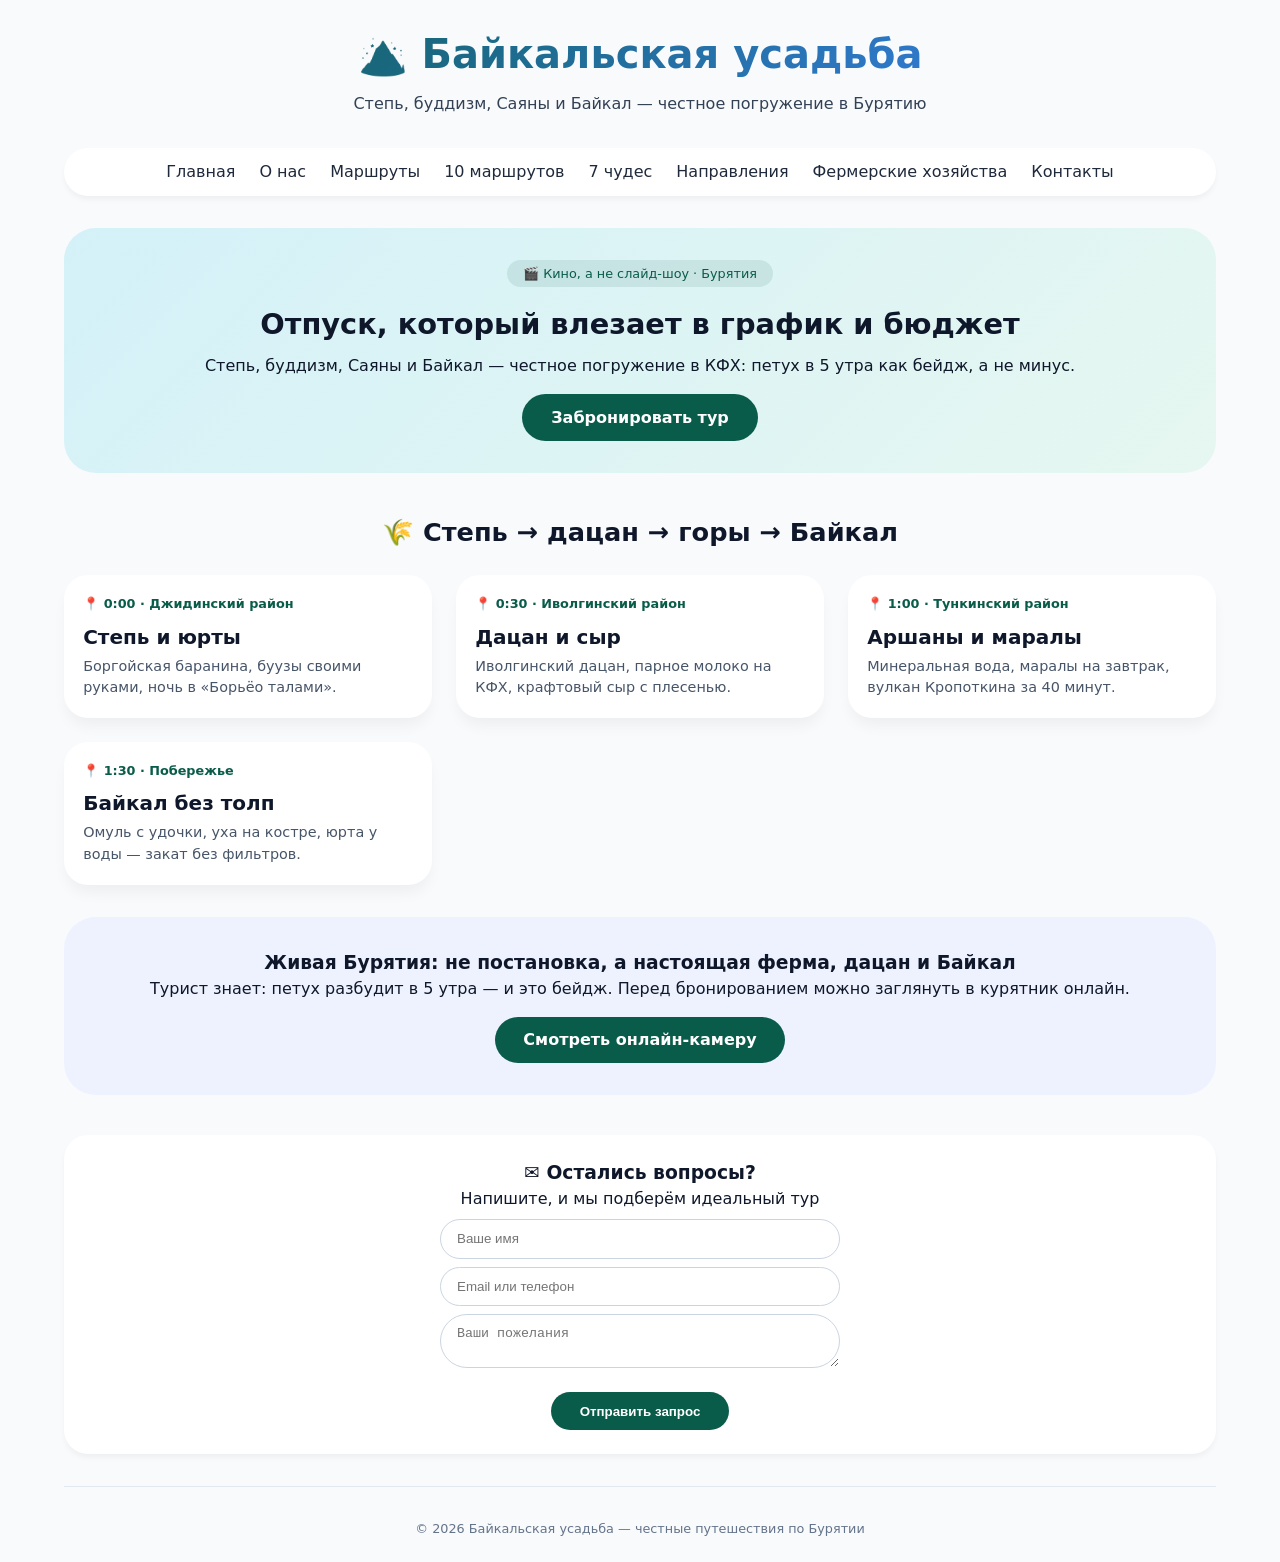
==== commit d74bb4cb: "Update index.html" ====
--- a/index.html
+++ b/index.html
@@ -1 +1,290 @@
-<!DOCTYPE html><!--nkws5_BiQcVc_1OrCwbnc--><html lang="ru"><head><meta charSet="utf-8"/><meta name="viewport" content="width=device-width, initial-scale=1"/> <link rel="stylesheet" href="css/style.css"> <link rel="preload" as="image" href="https://images.unsplash.com/photo-1605649486145-d9bd02edd3da?w=1920&amp;q=90&amp;auto=format&amp;fit=crop" fetchPriority="high"/><link rel="stylesheet" href="/_next/static/chunks/a2b5982788ba85d8.css" data-precedence="next"/><link rel="preload" as="script" fetchPriority="low" href="/_next/static/chunks/5531c5ac135a17df.js"/><script src="/_next/static/chunks/5137f94f99dea69c.js" async=""></script><script src="/_next/static/chunks/188e4ae9eb2186c6.js" async=""></script><script src="/_next/static/chunks/turbopack-829264aaf905e32e.js" async=""></script><script src="/_next/static/chunks/233930c2f2d4186d.js" async=""></script><script src="/_next/static/chunks/e46d15887ae9157c.js" async=""></script><script src="/_next/static/chunks/5830b97e3387d492.js" async=""></script><script src="/_next/static/chunks/07eb2c604a4976f1.js" async=""></script><title>Байкальская усадьба — живая Бурятия и КФХ</title><meta name="description" content="Отпуск, который влезает в график и бюджет: степь, дацан, Тунка и Байкал. Фермы, онлайн‑грядка, честные бейджи — проект студентов БГСХА."/><link rel="icon" href="/favicon.ico"/><script src="/_next/static/chunks/664adc71bc2617c2.js" noModule=""></script></head><body class="antialiased"><div hidden=""><!--$--><!--/$--></div><script>(function(){try{var k="baikal-usadba-theme";var s=localStorage.getItem(k);var d=s==="dark"||(!s&&window.matchMedia("(prefers-color-scheme: dark)").matches);document.documentElement.setAttribute("data-theme",d?"dark":"light");}catch(e){document.documentElement.setAttribute("data-theme","light");}})();</script><script>(function(){try{var k="baikal-usadba-locale";var q="lang";var locales=["ru","en","zh"];var def="ru";var p=new URLSearchParams(location.search);var fromQ=p.get(q);var stored=localStorage.getItem(k);var pick=function(v){return locales.indexOf(v)>=0?v:null;};var loc=pick(fromQ)||pick(stored)||(navigator.language.startsWith("en")?"en":navigator.language.startsWith("zh")?"zh":def);document.documentElement.lang=loc==="zh"?"zh-CN":loc;document.documentElement.setAttribute("data-locale",loc);}catch(e){document.documentElement.lang="ru";document.documentElement.setAttribute("data-locale","ru");}})();</script><header class="site-header "><div class="site-header__inner"><a href="#home-hero" class="site-logo"><span class="site-logo__icon" aria-hidden="true">🌾</span><span class="site-logo__text">Байкальская усадьба</span></a><nav class="site-nav hidden lg:flex" aria-label="Main"><a href="#home-hero" class="site-nav__link">Главная</a><a href="#home-about" class="site-nav__link">О нас</a><a href="#home-route-map" class="site-nav__link">Карта маршрута</a><a href="#home-routes" class="site-nav__link">10 маршрутов</a><a href="#home-wonders" class="site-nav__link">7 чудес</a><a href="#home-directions" class="site-nav__link">Направления</a><a href="#home-farms" class="site-nav__link">Фермерские хозяйства</a><a href="#home-booking" class="site-nav__link">Контакты</a></nav><div class="site-header__actions hidden sm:flex sm:items-center sm:gap-2"><div class="lang-switcher"><label class="lang-switcher__label" for="site-locale"><svg xmlns="http://www.w3.org/2000/svg" width="18" height="18" viewBox="0 0 24 24" fill="none" stroke="currentColor" stroke-width="2" stroke-linecap="round" stroke-linejoin="round" class="lucide lucide-languages" aria-hidden="true"><path d="m5 8 6 6"></path><path d="m4 14 6-6 2-3"></path><path d="M2 5h12"></path><path d="M7 2h1"></path><path d="m22 22-5-10-5 10"></path><path d="M14 18h6"></path></svg><span class="sr-only">Язык</span></label><select id="site-locale" class="lang-switcher__select" aria-label="Язык"><option value="ru" selected="">🇷🇺<!-- --> <!-- -->Русский</option><option value="en">🇬🇧<!-- --> <!-- -->English</option><option value="zh">🇨🇳<!-- --> <!-- -->中文</option></select></div><button type="button" class="theme-toggle" aria-label="Переключить тему"><svg xmlns="http://www.w3.org/2000/svg" width="20" height="20" viewBox="0 0 24 24" fill="none" stroke="currentColor" stroke-width="2" stroke-linecap="round" stroke-linejoin="round" class="lucide lucide-moon" aria-hidden="true"><path d="M20.985 12.486a9 9 0 1 1-9.473-9.472c.405-.022.617.46.402.803a6 6 0 0 0 8.268 8.268c.344-.215.825-.004.803.401"></path></svg></button><a href="#home-booking" class="btn-primary">Забронировать</a></div><div class="flex items-center gap-1 sm:hidden"><div class="lang-switcher"><label class="lang-switcher__label" for="site-locale"><svg xmlns="http://www.w3.org/2000/svg" width="18" height="18" viewBox="0 0 24 24" fill="none" stroke="currentColor" stroke-width="2" stroke-linecap="round" stroke-linejoin="round" class="lucide lucide-languages" aria-hidden="true"><path d="m5 8 6 6"></path><path d="m4 14 6-6 2-3"></path><path d="M2 5h12"></path><path d="M7 2h1"></path><path d="m22 22-5-10-5 10"></path><path d="M14 18h6"></path></svg><span class="sr-only">Язык</span></label><select id="site-locale" class="lang-switcher__select" aria-label="Язык"><option value="ru" selected="">🇷🇺<!-- --> <!-- -->Русский</option><option value="en">🇬🇧<!-- --> <!-- -->English</option><option value="zh">🇨🇳<!-- --> <!-- -->中文</option></select></div><button type="button" class="theme-toggle" aria-label="Переключить тему"><svg xmlns="http://www.w3.org/2000/svg" width="20" height="20" viewBox="0 0 24 24" fill="none" stroke="currentColor" stroke-width="2" stroke-linecap="round" stroke-linejoin="round" class="lucide lucide-moon" aria-hidden="true"><path d="M20.985 12.486a9 9 0 1 1-9.473-9.472c.405-.022.617.46.402.803a6 6 0 0 0 8.268 8.268c.344-.215.825-.004.803.401"></path></svg></button><button type="button" class="site-menu-btn" aria-expanded="false" aria-label="Открыть меню"><svg xmlns="http://www.w3.org/2000/svg" width="24" height="24" viewBox="0 0 24 24" fill="none" stroke="currentColor" stroke-width="2" stroke-linecap="round" stroke-linejoin="round" class="lucide lucide-menu" aria-hidden="true"><path d="M4 5h16"></path><path d="M4 12h16"></path><path d="M4 19h16"></path></svg></button></div></div></header><main><section id="home-hero" class="hero"><img src="https://images.unsplash.com/photo-1605649486145-d9bd02edd3da?w=1920&amp;q=90&amp;auto=format&amp;fit=crop" alt="" aria-hidden="true" class="hero__bg hero__bg--poster " fetchPriority="high"/><video class="hero__bg hero__bg--video " autoPlay="" muted="" loop="" playsInline="" preload="auto" poster="https://images.unsplash.com/photo-1605649486145-d9bd02edd3da?w=1920&amp;q=90&amp;auto=format&amp;fit=crop" aria-hidden="true"><source src="https://cdn.pixabay.com/video/2019/09/12/26610-365712483_large.mp4" type="video/mp4"/></video><div class="hero__overlay"></div><div class="hero__grain" aria-hidden="true"></div><div class="hero__content"><p class="hero__eyebrow">Кино, а не слайд-шоу · Бурятия</p><h1 class="hero__title">Отпуск, который влезает в график и бюджет</h1><p class="hero__subtitle">Степь, буддизм, Саяны и Байкал — честное погружение в КФХ: петух в 5 утра как бейдж, а не минус.</p><div class="hero__actions"><a href="#home-highlights" class="btn-primary">Показать лучшее за 2 минуты</a><a href="#home-concept" class="btn-secondary">Я городской, но попробую</a></div></div><div class="hero__scroll" aria-hidden="true"><span></span></div></section><section id="home-highlights" class="section section--cream"><div class="container"><div class="fade-up  " style="transition-delay:0ms"><div class="mb-10 max-w-2xl text-center mx-auto"><p class="mb-2 text-sm font-semibold uppercase tracking-widest text-terracotta">За 2 минуты</p><h2 class="font-display text-3xl font-bold leading-tight sm:text-4xl text-forest">Степь → дацан → горы → Байкал</h2><p class="mt-4 text-lg leading-relaxed text-muted">Короткий маршрут по честной Бурятии — без постановки и пятизвёздочного пафоса.</p></div></div><ol class="highlights-timeline"><div class="fade-up  " style="transition-delay:0ms"><li class="highlights-timeline__item"><span class="highlights-timeline__time">0:00</span><div class="highlights-timeline__body"><p class="highlights-timeline__region">Джидинский район</p><h3 class="font-display text-xl font-bold text-forest">Степь и юрты</h3><p class="mt-2 leading-relaxed text-muted">Боргойская баранина, буузы своими руками, ночь в «Борьёо таламни».</p></div></li></div><div class="fade-up  " style="transition-delay:80ms"><li class="highlights-timeline__item"><span class="highlights-timeline__time">0:30</span><div class="highlights-timeline__body"><p class="highlights-timeline__region">Иволгинский район</p><h3 class="font-display text-xl font-bold text-forest">Дацан и сыр</h3><p class="mt-2 leading-relaxed text-muted">Иволгинский дацан, парное молоко на КФХ, крафтовый сыр с плесенью.</p></div></li></div><div class="fade-up  " style="transition-delay:160ms"><li class="highlights-timeline__item"><span class="highlights-timeline__time">1:00</span><div class="highlights-timeline__body"><p class="highlights-timeline__region">Тункинский район</p><h3 class="font-display text-xl font-bold text-forest">Аршаны и маралы</h3><p class="mt-2 leading-relaxed text-muted">Минеральная вода, маралы на завтрак, вулкан Кропоткина за 40 минут.</p></div></li></div><div class="fade-up  " style="transition-delay:240ms"><li class="highlights-timeline__item"><span class="highlights-timeline__time">1:30</span><div class="highlights-timeline__body"><p class="highlights-timeline__region">Побережье</p><h3 class="font-display text-xl font-bold text-forest">Байкал без толп</h3><p class="mt-2 leading-relaxed text-muted">Омуль с удочки, уха на костре, юрта у воды — закат без фильтров.</p></div></li></div></ol><div class="fade-up  " style="transition-delay:350ms"><div class="mt-10 flex flex-col items-center gap-4 sm:flex-row sm:justify-center"><a href="#home-directions" class="btn-primary">Все направления</a><a href="#home-booking" class="btn-secondary">Подобрать тур</a></div></div></div></section><section id="home-concept" class="section"><div class="container"><div class="fade-up  " style="transition-delay:0ms"><div class="mb-10 max-w-2xl text-center mx-auto"><h2 class="font-display text-3xl font-bold leading-tight sm:text-4xl text-forest">Живая Бурятия: не постановка, а настоящая ферма, дацан и Байкал</h2><p class="mt-4 text-lg leading-relaxed text-muted">Турист знает, что петух разбудит в 5 утра — и это бейдж. Перед бронью можно заглянуть в курятник онлайн.</p></div></div><div class="concept-grid"><div class="fade-up  concept-grid__cam" style="transition-delay:50ms"><div class="live-cam"><img src="https://images.unsplash.com/photo-1625246333195-78d9c38ad449?w=800&amp;q=80&amp;auto=format&amp;fit=crop" alt="Онлайн-камера на ферме — куры и коровы" loading="lazy" class="live-cam__img"/><span class="live-cam__badge">LIVE · курятник</span><p class="live-cam__caption">Камера с фермы — смотрите, чем заняты птицы, прежде чем бронировать юрту.</p></div></div><div class="concept-grid__actions"><div class="fade-up  " style="transition-delay:100ms"><article class="concept-card"><h3 class="font-display text-lg font-bold text-forest">Я городской, но попробую</h3><p class="mt-2 text-sm text-muted">Чек‑лист выживания в степи и у юрты — без стыда за вопросы.</p><button type="button" class="btn-secondary mt-4 w-full sm:w-auto" aria-expanded="false">Открыть чек‑лист</button></article></div><div class="fade-up  " style="transition-delay:150ms"><article id="home-garden" class="concept-card"><h3 class="font-display text-lg font-bold text-forest">Онлайн‑грядка</h3><p class="mt-2 text-sm text-muted">Купите грядку за 500 ₽ — через 2 месяца видео урожая и банка домашнего лечо с фермы.</p><div class="garden-progress mt-4" aria-hidden="true"><span class="garden-progress__fill" style="width:12%"></span></div><p class="mt-2 text-xs text-muted">Рост помидоров: 12% · лечо через ~2 месяца</p><button type="button" class="btn-primary mt-4 w-full sm:w-auto">Купить грядку · 500 ₽</button></article></div><div class="fade-up  " style="transition-delay:200ms"><article class="concept-card"><h3 class="font-display text-lg font-bold text-forest">Удиви меня</h3><p class="mt-2 text-sm text-muted">Случайный тур под ваш бюджет — от степи до Байкала.</p><button type="button" class="btn-secondary mt-4 w-full sm:w-auto">Бросить кости маршрута</button></article></div></div></div><div class="fade-up  " style="transition-delay:250ms"><ul class="honest-badges mt-10"><li>🐓 петух в 5 утра</li><li>🚿 душ на солнце</li><li>🍅 свои помидоры</li><li>🐄 корова за окном</li></ul></div><div class="footer-ticker mt-12" aria-live="polite"><div class="footer-ticker__track"><span class="footer-ticker__item">Гость: «Петух — это будильник с душой» · хозяин: «Это бейдж, не баг»</span><span class="footer-ticker__item">Купил грядку в марте — в июле пришло лечо и видео, где я «сам» поливаю</span><span class="footer-ticker__item">В Аршане горячей воды не было — зато звёзды как в планетарии</span><span class="footer-ticker__item">Доили корову — молоко парное, сметана густая, сон крепкий</span><span class="footer-ticker__item">Гость: «Петух — это будильник с душой» · хозяин: «Это бейдж, не баг»</span><span class="footer-ticker__item">Купил грядку в марте — в июле пришло лечо и видео, где я «сам» поливаю</span><span class="footer-ticker__item">В Аршане горячей воды не было — зато звёзды как в планетарии</span><span class="footer-ticker__item">Доили корову — молоко парное, сметана густая, сон крепкий</span></div></div></div></section><section id="home-about" class="section section--cream"><div class="container"><div class="fade-up  " style="transition-delay:0ms"><div class="mb-10 max-w-2xl text-left"><p class="mb-2 text-sm font-semibold uppercase tracking-widest text-terracotta">О нас</p><h2 class="font-display text-3xl font-bold leading-tight sm:text-4xl text-forest">Не постановка — настоящие фермы и Байкал</h2><p class="mt-4 text-lg leading-relaxed text-muted">Живая Бурятия: КФХ, дацаны и Байкал без постановки — студенческий проект БГСХА.</p></div></div><div class="about-grid"><div class="fade-up  about-grid__image-wrap" style="transition-delay:100ms"><img src="https://images.unsplash.com/photo-1500382017468-9049fed747ef?w=1200&amp;q=80&amp;auto=format&amp;fit=crop" alt="Не постановка — настоящие фермы и Байкал" loading="lazy" class="about-grid__image"/></div><div class="about-grid__text space-y-4"><div class="fade-up  " style="transition-delay:150ms"><p class="text-lg leading-relaxed text-muted">Мы продаём не «картинку», а честное погружение: петух в 5 утра — бейдж, а не недостаток; онлайн‑камера в курятнике перед бронью; грядка помидоров, из которой через два месяца приходит лечо.</p></div><div class="fade-up  " style="transition-delay:230ms"><p class="text-lg leading-relaxed text-muted">Связка маршрута простая: степь и боргойская баранина в Джиде → Иволгинский дацан и сыр → аршаны и маралы в Тунке → Байкал без толп.</p></div><div class="fade-up  " style="transition-delay:310ms"><p class="text-lg leading-relaxed text-muted">Проект делают будущие агрономы и зоотехники — мы сами ночевали в юртах, доили коров и знаем, где честно пахнет полынью, а где только открытка.</p></div><div class="fade-up  " style="transition-delay:400ms"><p class="font-display text-lg font-semibold text-forest">Поддержите наш проект — выбирайте настоящее.</p></div></div></div></div></section><section id="home-why" class="section"><div class="container"><div class="fade-up  " style="transition-delay:0ms"><div class="mb-10 max-w-2xl text-center mx-auto"><p class="mb-2 text-sm font-semibold uppercase tracking-widest text-terracotta">Почему мы</p><h2 class="font-display text-3xl font-bold leading-tight sm:text-4xl text-forest">Не картинка — настоящая жизнь у Байкала</h2><p class="mt-4 text-lg leading-relaxed text-muted">Три причины выбрать путешествие к фермерским подворьям и священным местам Бурятии.</p></div></div><div class="why-grid"><div class="fade-up  " style="transition-delay:0ms"><article class="why-card"><div class="why-card__icon"><svg xmlns="http://www.w3.org/2000/svg" width="28" height="28" viewBox="0 0 24 24" fill="none" stroke="currentColor" stroke-width="1.75" stroke-linecap="round" stroke-linejoin="round" class="lucide lucide-leaf" aria-hidden="true"><path d="M11 20A7 7 0 0 1 9.8 6.1C15.5 5 17 4.48 19 2c1 2 2 4.18 2 8 0 5.5-4.78 10-10 10Z"></path><path d="M2 21c0-3 1.85-5.36 5.08-6C9.5 14.52 12 13 13 12"></path></svg></div><h3 class="font-display text-xl font-bold text-forest">Подлинная культура и традиции</h3><p class="mt-3 leading-relaxed text-muted">Старообрядческие деревни, православные места и многообразие культур Бурятии — без постановки.</p></article></div><div class="fade-up  " style="transition-delay:100ms"><article class="why-card"><div class="why-card__icon"><svg xmlns="http://www.w3.org/2000/svg" width="28" height="28" viewBox="0 0 24 24" fill="none" stroke="currentColor" stroke-width="1.75" stroke-linecap="round" stroke-linejoin="round" class="lucide lucide-wheat" aria-hidden="true"><path d="M2 22 16 8"></path><path d="M3.47 12.53 5 11l1.53 1.53a3.5 3.5 0 0 1 0 4.94L5 19l-1.53-1.53a3.5 3.5 0 0 1 0-4.94Z"></path><path d="M7.47 8.53 9 7l1.53 1.53a3.5 3.5 0 0 1 0 4.94L9 15l-1.53-1.53a3.5 3.5 0 0 1 0-4.94Z"></path><path d="M11.47 4.53 13 3l1.53 1.53a3.5 3.5 0 0 1 0 4.94L13 11l-1.53-1.53a3.5 3.5 0 0 1 0-4.94Z"></path><path d="M20 2h2v2a4 4 0 0 1-4 4h-2V6a4 4 0 0 1 4-4Z"></path><path d="M11.47 17.47 13 19l-1.53 1.53a3.5 3.5 0 0 1-4.94 0L5 19l1.53-1.53a3.5 3.5 0 0 1 4.94 0Z"></path><path d="M15.47 13.47 17 15l-1.53 1.53a3.5 3.5 0 0 1-4.94 0L9 15l1.53-1.53a3.5 3.5 0 0 1 4.94 0Z"></path><path d="M19.47 9.47 21 11l-1.53 1.53a3.5 3.5 0 0 1-4.94 0L13 11l1.53-1.53a3.5 3.5 0 0 1 4.94 0Z"></path></svg></div><h3 class="font-display text-xl font-bold text-forest">Продукты с фермы</h3><p class="mt-3 leading-relaxed text-muted">Мясо, молоко, сыры, мёд и травяные сборы — всё своё, экологичное, с вольного выпаса.</p></article></div><div class="fade-up  " style="transition-delay:200ms"><article class="why-card"><div class="why-card__icon"><svg xmlns="http://www.w3.org/2000/svg" width="28" height="28" viewBox="0 0 24 24" fill="none" stroke="currentColor" stroke-width="1.75" stroke-linecap="round" stroke-linejoin="round" class="lucide lucide-heart" aria-hidden="true"><path d="M2 9.5a5.5 5.5 0 0 1 9.591-3.676.56.56 0 0 0 .818 0A5.49 5.49 0 0 1 22 9.5c0 2.29-1.5 4-3 5.5l-5.492 5.313a2 2 0 0 1-3 .019L5 15c-1.5-1.5-3-3.2-3-5.5"></path></svg></div><h3 class="font-display text-xl font-bold text-forest">Душевная атмосфера</h3><p class="mt-3 leading-relaxed text-muted">Вы гость, которого ждут. Каждый маршрут поддерживает местные сообщества и фермеров.</p></article></div></div></div></section><div class="wave-divider  text-sand" aria-hidden="true"><svg viewBox="0 0 1440 80" preserveAspectRatio="none"><path fill="currentColor" d="M0,48 C240,96 480,0 720,48 C960,96 1200,16 1440,48 L1440,80 L0,80 Z"></path></svg></div><section id="home-route-map" class="section section--sand"><div class="container"><div class="fade-up  " style="transition-delay:0ms"><div class="mb-10 max-w-2xl text-center mx-auto"><p class="mb-2 text-sm font-semibold uppercase tracking-widest text-terracotta">Маршрут</p><h2 class="font-display text-3xl font-bold leading-tight sm:text-4xl text-forest">Карта: все точки и остановки</h2><p class="mt-4 text-lg leading-relaxed text-muted">Карта загружается с Яндекс.Карт — все остановки и линия маршрута «Всё и сразу». Выберите точку в списке, карта сместится к ней.</p></div></div><div class="route-map-layout"><div class="fade-up  route-map-layout__sidebar" style="transition-delay:80ms"><div class="route-map-controls"><button type="button" class="route-map-filter route-map-filter--active">Все точки<!-- --> (<!-- -->16<!-- -->)</button><button type="button" class="route-map-filter ">Маршрут 6 дней</button><button type="button" class="route-map-filter ">7 чудес на КФХ</button></div><div class="route-map-days"><button type="button" class="route-map-day route-map-day--active">Все дни</button><button type="button" class="route-map-day ">День<!-- --> <!-- -->1</button><button type="button" class="route-map-day ">День<!-- --> <!-- -->2</button><button type="button" class="route-map-day ">День<!-- --> <!-- -->3</button><button type="button" class="route-map-day ">День<!-- --> <!-- -->4</button><button type="button" class="route-map-day ">День<!-- --> <!-- -->5</button><button type="button" class="route-map-day ">День<!-- --> <!-- -->6</button></div><ol class="route-map-stops"><li><button type="button" class="route-map-stop "><span class="route-map-stop__num">1</span><span class="route-map-stop__body"><span class="route-map-stop__name">«Борьёо таламни»</span><span class="route-map-stop__meta">Джидинский район<!-- --> · 11:00</span><span class="route-map-stop__type">Этно / духовное<!-- --> · на линии маршрута</span></span><svg xmlns="http://www.w3.org/2000/svg" width="18" height="18" viewBox="0 0 24 24" fill="none" stroke="currentColor" stroke-width="2" stroke-linecap="round" stroke-linejoin="round" class="lucide lucide-map-pin route-map-stop__icon shrink-0" aria-hidden="true"><path d="M20 10c0 4.993-5.539 10.193-7.399 11.799a1 1 0 0 1-1.202 0C9.539 20.193 4 14.993 4 10a8 8 0 0 1 16 0"></path><circle cx="12" cy="10" r="3"></circle></svg></button></li><li><button type="button" class="route-map-stop "><span class="route-map-stop__num">1</span><span class="route-map-stop__body"><span class="route-map-stop__name">Боргойская степь</span><span class="route-map-stop__meta">Джидинский район</span><span class="route-map-stop__type">Природа</span></span><svg xmlns="http://www.w3.org/2000/svg" width="18" height="18" viewBox="0 0 24 24" fill="none" stroke="currentColor" stroke-width="2" stroke-linecap="round" stroke-linejoin="round" class="lucide lucide-map-pin route-map-stop__icon shrink-0" aria-hidden="true"><path d="M20 10c0 4.993-5.539 10.193-7.399 11.799a1 1 0 0 1-1.202 0C9.539 20.193 4 14.993 4 10a8 8 0 0 1 16 0"></path><circle cx="12" cy="10" r="3"></circle></svg></button></li><li><button type="button" class="route-map-stop "><span class="route-map-stop__num">1</span><span class="route-map-stop__body"><span class="route-map-stop__name">КФХ Жамбалова</span><span class="route-map-stop__meta">Джидинский район · пос. Хужир<!-- --> · 16:00</span><span class="route-map-stop__type">КФХ / ферма</span></span><svg xmlns="http://www.w3.org/2000/svg" width="18" height="18" viewBox="0 0 24 24" fill="none" stroke="currentColor" stroke-width="2" stroke-linecap="round" stroke-linejoin="round" class="lucide lucide-map-pin route-map-stop__icon shrink-0" aria-hidden="true"><path d="M20 10c0 4.993-5.539 10.193-7.399 11.799a1 1 0 0 1-1.202 0C9.539 20.193 4 14.993 4 10a8 8 0 0 1 16 0"></path><circle cx="12" cy="10" r="3"></circle></svg></button></li><li><button type="button" class="route-map-stop route-map-stop--active"><span class="route-map-stop__num">1</span><span class="route-map-stop__body"><span class="route-map-stop__name">Улан‑Удэ</span><span class="route-map-stop__meta">Старт и финиш<!-- --> · 07:00</span><span class="route-map-stop__type">Город<!-- --> · на линии маршрута</span></span><svg xmlns="http://www.w3.org/2000/svg" width="18" height="18" viewBox="0 0 24 24" fill="none" stroke="currentColor" stroke-width="2" stroke-linecap="round" stroke-linejoin="round" class="lucide lucide-map-pin route-map-stop__icon shrink-0" aria-hidden="true"><path d="M20 10c0 4.993-5.539 10.193-7.399 11.799a1 1 0 0 1-1.202 0C9.539 20.193 4 14.993 4 10a8 8 0 0 1 16 0"></path><circle cx="12" cy="10" r="3"></circle></svg></button></li><li><button type="button" class="route-map-stop "><span class="route-map-stop__num">2</span><span class="route-map-stop__body"><span class="route-map-stop__name">«Степной кочевник»</span><span class="route-map-stop__meta">Байкал · берег</span><span class="route-map-stop__type">Этно / духовное<!-- --> · на линии маршрута</span></span><svg xmlns="http://www.w3.org/2000/svg" width="18" height="18" viewBox="0 0 24 24" fill="none" stroke="currentColor" stroke-width="2" stroke-linecap="round" stroke-linejoin="round" class="lucide lucide-map-pin route-map-stop__icon shrink-0" aria-hidden="true"><path d="M20 10c0 4.993-5.539 10.193-7.399 11.799a1 1 0 0 1-1.202 0C9.539 20.193 4 14.993 4 10a8 8 0 0 1 16 0"></path><circle cx="12" cy="10" r="3"></circle></svg></button></li><li><button type="button" class="route-map-stop "><span class="route-map-stop__num">2</span><span class="route-map-stop__body"><span class="route-map-stop__name">Бухта Песчаная</span><span class="route-map-stop__meta">Байкал<!-- --> · 15:00</span><span class="route-map-stop__type">Природа</span></span><svg xmlns="http://www.w3.org/2000/svg" width="18" height="18" viewBox="0 0 24 24" fill="none" stroke="currentColor" stroke-width="2" stroke-linecap="round" stroke-linejoin="round" class="lucide lucide-map-pin route-map-stop__icon shrink-0" aria-hidden="true"><path d="M20 10c0 4.993-5.539 10.193-7.399 11.799a1 1 0 0 1-1.202 0C9.539 20.193 4 14.993 4 10a8 8 0 0 1 16 0"></path><circle cx="12" cy="10" r="3"></circle></svg></button></li><li><button type="button" class="route-map-stop "><span class="route-map-stop__num">2</span><span class="route-map-stop__body"><span class="route-map-stop__name">Горячинск</span><span class="route-map-stop__meta">Байкал<!-- --> · 10:30</span><span class="route-map-stop__type">Курорт / источники</span></span><svg xmlns="http://www.w3.org/2000/svg" width="18" height="18" viewBox="0 0 24 24" fill="none" stroke="currentColor" stroke-width="2" stroke-linecap="round" stroke-linejoin="round" class="lucide lucide-map-pin route-map-stop__icon shrink-0" aria-hidden="true"><path d="M20 10c0 4.993-5.539 10.193-7.399 11.799a1 1 0 0 1-1.202 0C9.539 20.193 4 14.993 4 10a8 8 0 0 1 16 0"></path><circle cx="12" cy="10" r="3"></circle></svg></button></li><li><button type="button" class="route-map-stop "><span class="route-map-stop__num">2</span><span class="route-map-stop__body"><span class="route-map-stop__name">Энхалук</span><span class="route-map-stop__meta">Байкал</span><span class="route-map-stop__type">Природа</span></span><svg xmlns="http://www.w3.org/2000/svg" width="18" height="18" viewBox="0 0 24 24" fill="none" stroke="currentColor" stroke-width="2" stroke-linecap="round" stroke-linejoin="round" class="lucide lucide-map-pin route-map-stop__icon shrink-0" aria-hidden="true"><path d="M20 10c0 4.993-5.539 10.193-7.399 11.799a1 1 0 0 1-1.202 0C9.539 20.193 4 14.993 4 10a8 8 0 0 1 16 0"></path><circle cx="12" cy="10" r="3"></circle></svg></button></li><li><button type="button" class="route-map-stop "><span class="route-map-stop__num">3</span><span class="route-map-stop__body"><span class="route-map-stop__name">Иволгинский дацан</span><span class="route-map-stop__meta">Иволгинский район<!-- --> · 09:00</span><span class="route-map-stop__type">Этно / духовное<!-- --> · на линии маршрута</span></span><svg xmlns="http://www.w3.org/2000/svg" width="18" height="18" viewBox="0 0 24 24" fill="none" stroke="currentColor" stroke-width="2" stroke-linecap="round" stroke-linejoin="round" class="lucide lucide-map-pin route-map-stop__icon shrink-0" aria-hidden="true"><path d="M20 10c0 4.993-5.539 10.193-7.399 11.799a1 1 0 0 1-1.202 0C9.539 20.193 4 14.993 4 10a8 8 0 0 1 16 0"></path><circle cx="12" cy="10" r="3"></circle></svg></button></li><li><button type="button" class="route-map-stop "><span class="route-map-stop__num">3</span><span class="route-map-stop__body"><span class="route-map-stop__name">КФХ Доржиева</span><span class="route-map-stop__meta">Иволгинский район<!-- --> · 11:00</span><span class="route-map-stop__type">КФХ / ферма</span></span><svg xmlns="http://www.w3.org/2000/svg" width="18" height="18" viewBox="0 0 24 24" fill="none" stroke="currentColor" stroke-width="2" stroke-linecap="round" stroke-linejoin="round" class="lucide lucide-map-pin route-map-stop__icon shrink-0" aria-hidden="true"><path d="M20 10c0 4.993-5.539 10.193-7.399 11.799a1 1 0 0 1-1.202 0C9.539 20.193 4 14.993 4 10a8 8 0 0 1 16 0"></path><circle cx="12" cy="10" r="3"></circle></svg></button></li><li><button type="button" class="route-map-stop "><span class="route-map-stop__num">3</span><span class="route-map-stop__body"><span class="route-map-stop__name">Сыроварня Галанова</span><span class="route-map-stop__meta">Иволгинский район<!-- --> · 13:00</span><span class="route-map-stop__type">КФХ / ферма</span></span><svg xmlns="http://www.w3.org/2000/svg" width="18" height="18" viewBox="0 0 24 24" fill="none" stroke="currentColor" stroke-width="2" stroke-linecap="round" stroke-linejoin="round" class="lucide lucide-map-pin route-map-stop__icon shrink-0" aria-hidden="true"><path d="M20 10c0 4.993-5.539 10.193-7.399 11.799a1 1 0 0 1-1.202 0C9.539 20.193 4 14.993 4 10a8 8 0 0 1 16 0"></path><circle cx="12" cy="10" r="3"></circle></svg></button></li><li><button type="button" class="route-map-stop "><span class="route-map-stop__num">4</span><span class="route-map-stop__body"><span class="route-map-stop__name">Аршан</span><span class="route-map-stop__meta">Тункинский район<!-- --> · 10:00</span><span class="route-map-stop__type">Курорт / источники<!-- --> · на линии маршрута</span></span><svg xmlns="http://www.w3.org/2000/svg" width="18" height="18" viewBox="0 0 24 24" fill="none" stroke="currentColor" stroke-width="2" stroke-linecap="round" stroke-linejoin="round" class="lucide lucide-map-pin route-map-stop__icon shrink-0" aria-hidden="true"><path d="M20 10c0 4.993-5.539 10.193-7.399 11.799a1 1 0 0 1-1.202 0C9.539 20.193 4 14.993 4 10a8 8 0 0 1 16 0"></path><circle cx="12" cy="10" r="3"></circle></svg></button></li><li><button type="button" class="route-map-stop "><span class="route-map-stop__num">4</span><span class="route-map-stop__body"><span class="route-map-stop__name">Жойган</span><span class="route-map-stop__meta">Тункинский район</span><span class="route-map-stop__type">Природа</span></span><svg xmlns="http://www.w3.org/2000/svg" width="18" height="18" viewBox="0 0 24 24" fill="none" stroke="currentColor" stroke-width="2" stroke-linecap="round" stroke-linejoin="round" class="lucide lucide-map-pin route-map-stop__icon shrink-0" aria-hidden="true"><path d="M20 10c0 4.993-5.539 10.193-7.399 11.799a1 1 0 0 1-1.202 0C9.539 20.193 4 14.993 4 10a8 8 0 0 1 16 0"></path><circle cx="12" cy="10" r="3"></circle></svg></button></li><li><button type="button" class="route-map-stop "><span class="route-map-stop__num">5</span><span class="route-map-stop__body"><span class="route-map-stop__name">Вулкан Кропоткина</span><span class="route-map-stop__meta">Тункинский район<!-- --> · 12:00</span><span class="route-map-stop__type">Природа<!-- --> · на линии маршрута</span></span><svg xmlns="http://www.w3.org/2000/svg" width="18" height="18" viewBox="0 0 24 24" fill="none" stroke="currentColor" stroke-width="2" stroke-linecap="round" stroke-linejoin="round" class="lucide lucide-map-pin route-map-stop__icon shrink-0" aria-hidden="true"><path d="M20 10c0 4.993-5.539 10.193-7.399 11.799a1 1 0 0 1-1.202 0C9.539 20.193 4 14.993 4 10a8 8 0 0 1 16 0"></path><circle cx="12" cy="10" r="3"></circle></svg></button></li><li><button type="button" class="route-map-stop "><span class="route-map-stop__num">5</span><span class="route-map-stop__body"><span class="route-map-stop__name">Ферма «Зелёная Тунка»</span><span class="route-map-stop__meta">Тунка · Кырен<!-- --> · 09:00</span><span class="route-map-stop__type">КФХ / ферма<!-- --> · на линии маршрута</span></span><svg xmlns="http://www.w3.org/2000/svg" width="18" height="18" viewBox="0 0 24 24" fill="none" stroke="currentColor" stroke-width="2" stroke-linecap="round" stroke-linejoin="round" class="lucide lucide-map-pin route-map-stop__icon shrink-0" aria-hidden="true"><path d="M20 10c0 4.993-5.539 10.193-7.399 11.799a1 1 0 0 1-1.202 0C9.539 20.193 4 14.993 4 10a8 8 0 0 1 16 0"></path><circle cx="12" cy="10" r="3"></circle></svg></button></li><li><button type="button" class="route-map-stop "><span class="route-map-stop__num">6</span><span class="route-map-stop__body"><span class="route-map-stop__name">Шаман-камень · Ольхон</span><span class="route-map-stop__meta">Байкал · остров Ольхон</span><span class="route-map-stop__type">Этно / духовное</span></span><svg xmlns="http://www.w3.org/2000/svg" width="18" height="18" viewBox="0 0 24 24" fill="none" stroke="currentColor" stroke-width="2" stroke-linecap="round" stroke-linejoin="round" class="lucide lucide-map-pin route-map-stop__icon shrink-0" aria-hidden="true"><path d="M20 10c0 4.993-5.539 10.193-7.399 11.799a1 1 0 0 1-1.202 0C9.539 20.193 4 14.993 4 10a8 8 0 0 1 16 0"></path><circle cx="12" cy="10" r="3"></circle></svg></button></li></ol><div class="route-map-detail"><p class="route-map-detail__day">День 1 · 07:00</p><h3 class="font-display text-lg font-bold text-forest">Улан‑Удэ</h3><p class="mt-2 text-sm text-muted">Выезд в Джиду, в конце маршрута — рынок за сувенирами</p><a href="#home-booking" class="btn-primary mt-4 w-full sm:w-auto">Забронировать этот участок</a></div></div><div class="fade-up  route-map-layout__map" style="transition-delay:120ms"><div class="route-map__embed"><iframe title="Карта: все точки и остановки" src="https://yandex.ru/map-widget/v1/?ll=107.5846,51.8344&amp;z=11&amp;l=map&amp;pt=107.168,50.982,pm2blm~107.35,51.05,pm2grm~107.137,51.523,pm2grm~107.5846,51.8344,pm2blm~106.1,51.95,pm2blm~105.72,52.052,pm2grm~108.168,52.483,pm2grm~107.437,51.87,pm2grm~107.204,51.752,pm2blm~107.283,51.749,pm2grm~107.62,51.82,pm2grm~102.471,51.914,pm2blm~101.85,51.75,pm2grm~102.098,52.498,pm2blm~100.72,52.135,pm2blm~107.34,53.197,pm2grm" class="route-map__iframe" loading="lazy" referrerPolicy="no-referrer-when-downgrade" allowFullScreen=""></iframe><a href="https://yandex.ru/maps/?pt=107.5846,51.8344&amp;z=12&amp;l=map" target="_blank" rel="noopener noreferrer" class="route-map__external"><svg xmlns="http://www.w3.org/2000/svg" width="16" height="16" viewBox="0 0 24 24" fill="none" stroke="currentColor" stroke-width="2" stroke-linecap="round" stroke-linejoin="round" class="lucide lucide-external-link" aria-hidden="true"><path d="M15 3h6v6"></path><path d="M10 14 21 3"></path><path d="M18 13v6a2 2 0 0 1-2 2H5a2 2 0 0 1-2-2V8a2 2 0 0 1 2-2h6"></path></svg>Открыть «Улан‑Удэ» в Яндекс.Картах</a></div><ul class="route-map-legend" aria-label="Маршрут"><li><span class="route-map-legend__dot" style="background:#c45c3a"></span>День<!-- --> <!-- -->1<!-- -->: <!-- -->Джида</li><li><span class="route-map-legend__dot" style="background:#2d6a9f"></span>День<!-- --> <!-- -->2<!-- -->: <!-- -->Байкал</li><li><span class="route-map-legend__dot" style="background:#6b8e23"></span>День<!-- --> <!-- -->3<!-- -->: <!-- -->Иволга</li><li><span class="route-map-legend__dot" style="background:#8b5cf6"></span>День<!-- --> <!-- -->4<!-- -->: <!-- -->Тунка</li><li><span class="route-map-legend__dot" style="background:#d97706"></span>День<!-- --> <!-- -->5<!-- -->: <!-- -->Тунка</li><li><span class="route-map-legend__dot" style="background:#525252"></span>День<!-- --> <!-- -->6<!-- -->: <!-- -->Возврат</li></ul></div></div></div></section><section id="home-wonders" class="section"><div class="container"><div class="fade-up  " style="transition-delay:0ms"><div class="mb-10 max-w-2xl text-center mx-auto"><p class="mb-2 text-sm font-semibold uppercase tracking-widest text-terracotta">Символы Бурятии</p><h2 class="font-display text-3xl font-bold leading-tight sm:text-4xl text-forest">7 чудес Бурятии — через крестьянско-фермерские хозяйства</h2><p class="mt-4 text-lg leading-relaxed text-muted">Классические «чудеса» республики мы показываем не из автобуса, а с подворья: каждое чудо связано с ночёвкой, едой или делом на КФХ.</p></div><p class="mx-auto -mt-6 mb-10 max-w-2xl text-center text-sm font-medium text-terracotta">У каждого чуда — своё фермерское хозяйство-партнёр</p></div><ol class="wonders-grid"><div class="fade-up  " style="transition-delay:0ms"><li class="wonder-card"><span class="wonder-card__num">1</span><h3 class="font-display text-lg font-bold text-forest">Чудо чистой воды</h3><p class="mt-1 text-sm font-semibold text-terracotta">Озеро Байкал</p><p class="mt-3 text-sm leading-relaxed text-muted">Самое глубокое озеро планеты — сила и тишина, которую не передаст открытка.</p><p class="mt-4 rounded-xl bg-sand px-3 py-2 text-sm text-forest"><span class="font-semibold">с КФХ<!-- -->:</span> <!-- -->«Степной кочевник» / «Байкальский бриз» — уха из омуля, ночь у воды</p></li></div><div class="fade-up  " style="transition-delay:70ms"><li class="wonder-card"><span class="wonder-card__num">2</span><h3 class="font-display text-lg font-bold text-forest">Чудо духовного покоя</h3><p class="mt-1 text-sm font-semibold text-terracotta">Иволгинский дацан</p><p class="mt-3 text-sm leading-relaxed text-muted">Главный буддийский храм России — хурдэ, молитвы, нетленное тело Итигэлова.</p><p class="mt-4 rounded-xl bg-sand px-3 py-2 text-sm text-forest"><span class="font-semibold">с КФХ<!-- -->:</span> <!-- -->КФХ Доржиева в 15 минутах — парное молоко после дацана</p></li></div><div class="fade-up  " style="transition-delay:140ms"><li class="wonder-card"><span class="wonder-card__num">3</span><h3 class="font-display text-lg font-bold text-forest">Чудо целебной воды</h3><p class="mt-1 text-sm font-semibold text-terracotta">Аршан</p><p class="mt-3 text-sm leading-relaxed text-muted">Минеральные источники Саян — воздух гор и вода «из-под земли».</p><p class="mt-4 rounded-xl bg-sand px-3 py-2 text-sm text-forest"><span class="font-semibold">с КФХ<!-- -->:</span> <!-- -->Гостевые дома фермеров — обед из местного мяса и трав</p></li></div><div class="fade-up  " style="transition-delay:210ms"><li class="wonder-card"><span class="wonder-card__num">4</span><h3 class="font-display text-lg font-bold text-forest">Чудо открытого неба</h3><p class="mt-1 text-sm font-semibold text-terracotta">Боргойская степь</p><p class="mt-3 text-sm leading-relaxed text-muted">Песчаные дюны среди трав, запах полыни и бескрайний горизонт.</p><p class="mt-4 rounded-xl bg-sand px-3 py-2 text-sm text-forest"><span class="font-semibold">с КФХ<!-- -->:</span> <!-- -->«Борьёо таламни» — юрты, баранина, ночь под звёздами</p></li></div><div class="fade-up  " style="transition-delay:280ms"><li class="wonder-card"><span class="wonder-card__num">5</span><h3 class="font-display text-lg font-bold text-forest">Чудо огненных гор</h3><p class="mt-1 text-sm font-semibold text-terracotta">Тункинская долина и вулканы</p><p class="mt-3 text-sm leading-relaxed text-muted">Потухшие вулканы, альпийские луга и лечебные аршаны долины.</p><p class="mt-4 rounded-xl bg-sand px-3 py-2 text-sm text-forest"><span class="font-semibold">с КФХ<!-- -->:</span> <!-- -->«Зелёная Тунка» — маралы, мёд, пантокрин</p></li></div><div class="fade-up  " style="transition-delay:350ms"><li class="wonder-card"><span class="wonder-card__num">6</span><h3 class="font-display text-lg font-bold text-forest">Чудо священного острова</h3><p class="mt-1 text-sm font-semibold text-terracotta">Ольхон · Шаман-камень</p><p class="mt-3 text-sm leading-relaxed text-muted">Сердце шаманской традиции Байкала — скала у воды и ветер острова.</p><p class="mt-4 rounded-xl bg-sand px-3 py-2 text-sm text-forest"><span class="font-semibold">с КФХ<!-- -->:</span> <!-- -->Рыбацкие КФХ побережья — засолка омуля с хозяином</p></li></div><div class="fade-up  " style="transition-delay:420ms"><li class="wonder-card"><span class="wonder-card__num">7</span><h3 class="font-display text-lg font-bold text-forest">Чудо гостеприимного стола</h3><p class="mt-1 text-sm font-semibold text-terracotta">Христианско-фермерские подворья</p><p class="mt-3 text-sm leading-relaxed text-muted">Старообрядческие и православные семьи — хлеб из печи, песни, общий стол.</p><p class="mt-4 rounded-xl bg-sand px-3 py-2 text-sm text-forest"><span class="font-semibold">с КФХ<!-- -->:</span> <!-- -->«Тихая река», «Солнечный склон» — ночёвка как у родных</p></li></div></ol></div></section><section id="home-wonders-route" class="section section--sand"><div class="container"><div class="wonders-route-hero"><div class="fade-up  " style="transition-delay:0ms"><img src="https://images.unsplash.com/photo-1517777926-4aaac56ac827?w=800&amp;q=80&amp;auto=format&amp;fit=crop" alt="7 чудес Бурятии за 7 дней — только на КФХ" class="wonders-route-hero__img" loading="lazy"/></div><div class="fade-up  wonders-route-hero__body" style="transition-delay:80ms"><div class="mb-10 max-w-2xl text-left"><p class="mb-2 text-sm font-semibold uppercase tracking-widest text-terracotta">Флагманский маршрут</p><h2 class="font-display text-3xl font-bold leading-tight sm:text-4xl text-forest">7 чудес Бурятии за 7 дней — только на КФХ</h2><p class="mt-4 text-lg leading-relaxed text-muted">Кольцевой маршрут по всем семи чудесам: каждый день — новое чудо природы или духа и ночёвка на крестьянско-фермерском подворье. Без отелей-сетей.</p></div><p class="mb-6 text-lg font-semibold text-forest">7 дней / 6 ночей на КФХ<!-- --> · <!-- -->бюджет<!-- --> <!-- -->от<!-- --> <!-- -->32 000<!-- --> ₽</p><div class="flex flex-wrap gap-3"><a href="#home-booking" class="btn-primary">Забронировать</a><a href="#home-route-map" class="btn-secondary">Линия маршрута на карте</a></div></div></div><ol class="wonders-route-days"><div class="fade-up  " style="transition-delay:0ms"><li class="wonders-route-day"><span class="wonders-route-day__badge">День<!-- --> <!-- -->1</span><h3 class="font-display text-xl font-bold text-forest">Чудо гостеприимного стола</h3><p class="mt-2 text-sm font-semibold text-terracotta">Улан-Удэ → «Тихая река»</p><p class="mt-2 leading-relaxed text-muted">Знакомство с хозяйством, печной хлеб, план маршрута</p></li></div><div class="fade-up  " style="transition-delay:60ms"><li class="wonders-route-day"><span class="wonders-route-day__badge">День<!-- --> <!-- -->2</span><h3 class="font-display text-xl font-bold text-forest">Чудо открытого неба</h3><p class="mt-2 text-sm font-semibold text-terracotta">«Борьёо таламни»</p><p class="mt-2 leading-relaxed text-muted">Юрта, буузы, баранина, ночь в степи</p></li></div><div class="fade-up  " style="transition-delay:120ms"><li class="wonders-route-day"><span class="wonders-route-day__badge">День<!-- --> <!-- -->3</span><h3 class="font-display text-xl font-bold text-forest">Чудо духовного покоя</h3><p class="mt-2 text-sm font-semibold text-terracotta">Иволгинский дацан + КФХ Доржиева</p><p class="mt-2 leading-relaxed text-muted">Экскурсия в дацан, дойка, сырная дегустация</p></li></div><div class="fade-up  " style="transition-delay:180ms"><li class="wonders-route-day"><span class="wonders-route-day__badge">День<!-- --> <!-- -->4</span><h3 class="font-display text-xl font-bold text-forest">Чудо целебной воды</h3><p class="mt-2 text-sm font-semibold text-terracotta">Аршан · фермерский сектор</p><p class="mt-2 leading-relaxed text-muted">Бювет, водопад, обед от местных КФХ</p></li></div><div class="fade-up  " style="transition-delay:240ms"><li class="wonders-route-day"><span class="wonders-route-day__badge">День<!-- --> <!-- -->5</span><h3 class="font-display text-xl font-bold text-forest">Чудо огненных гор</h3><p class="mt-2 text-sm font-semibold text-terracotta">«Зелёная Тунка» + вулкан</p><p class="mt-2 leading-relaxed text-muted">Маралы, треккинг к Кропоткину, ужин на траве</p></li></div><div class="fade-up  " style="transition-delay:300ms"><li class="wonders-route-day"><span class="wonders-route-day__badge">День<!-- --> <!-- -->6</span><h3 class="font-display text-xl font-bold text-forest">Чудо священного острова</h3><p class="mt-2 text-sm font-semibold text-terracotta">Ольхон · рыбацкое КФХ</p><p class="mt-2 leading-relaxed text-muted">Шаман-камень, засолка омуля, закат</p></li></div><div class="fade-up  " style="transition-delay:360ms"><li class="wonders-route-day"><span class="wonders-route-day__badge">День<!-- --> <!-- -->7</span><h3 class="font-display text-xl font-bold text-forest">Чудо чистой воды</h3><p class="mt-2 text-sm font-semibold text-terracotta">«Степной кочевник» → Улан-Удэ</p><p class="mt-2 leading-relaxed text-muted">Утро на Байкале, уха, рынок сувениров КФХ</p></li></div></ol></div></section><section id="home-routes" class="section section--cream"><div class="container"><div class="fade-up  " style="transition-delay:0ms"><div class="mb-10 max-w-2xl text-center mx-auto"><p class="mb-2 text-sm font-semibold uppercase tracking-widest text-terracotta">КФХ-маршруты</p><h2 class="font-display text-3xl font-bold leading-tight sm:text-4xl text-forest">10 уникальных маршрутов по фермам Бурятии</h2><p class="mt-4 text-lg leading-relaxed text-muted">Каждый маршрут — ночёвка или обед на крестьянско-фермерском подворье: доение, свой хлеб, честные бейджи вместо «звёзд отеля».</p></div></div><div class="routes-catalog-grid"><div class="fade-up  " style="transition-delay:0ms"><article class="route-card group"><div class="route-card__image-wrap"><img src="https://images.unsplash.com/photo-1625246333195-78d9c38ad449?w=800&amp;q=80&amp;auto=format&amp;fit=crop" alt="Юрты в степи Джиды" loading="lazy" class="route-card__image"/><span class="route-card__kfh">с КФХ</span></div><div class="route-card__body"><p class="text-sm font-medium text-terracotta">Джидинский район</p><h3 class="font-display text-lg font-bold text-forest">Юрта и боргойская баранина</h3><p class="mt-1 text-xs font-semibold text-forest/80">«Борьёо таламни» — ночь в юрте, буузы, квадроциклы</p><p class="mt-2 text-sm text-muted">Шаманский вечер по желанию, петух в 5 утра как бейдж</p><p class="mt-1 text-xs text-muted">1–2 дня</p><div class="mt-3 flex flex-wrap gap-2"><span class="price-badge price-badge--budget">бюджет</span><span class="price-badge price-badge--comfort">комфорт</span></div><p class="mt-2 text-sm">от<!-- --> <strong class="text-forest">3 200<!-- --> ₽</strong><span class="text-muted"> <!-- -->· <!-- -->комфорт от<!-- --> <!-- -->7 800<!-- --> ₽</span></p><a href="#home-booking" class="btn-secondary mt-4 w-full">Забронировать</a></div></article></div><div class="fade-up  " style="transition-delay:60ms"><article class="route-card group"><div class="route-card__image-wrap"><img src="https://images.unsplash.com/photo-1500595046743-cd271d694d84?w=800&amp;q=80&amp;auto=format&amp;fit=crop" alt="Утренняя дойка на ферме" loading="lazy" class="route-card__image"/><span class="route-card__kfh">с КФХ</span></div><div class="route-card__body"><p class="text-sm font-medium text-terracotta">Джида · Хужир</p><h3 class="font-display text-lg font-bold text-forest">Доильный рассвет</h3><p class="mt-1 text-xs font-semibold text-forest/80">КФХ Жамбалова — парное молоко сразу после дойки</p><p class="mt-2 text-sm text-muted">Завтрак из творога и сметаны, корова «за окном»</p><p class="mt-1 text-xs text-muted">1 день</p><div class="mt-3 flex flex-wrap gap-2"><span class="price-badge price-badge--budget">бюджет</span><span class="price-badge price-badge--comfort">комфорт</span></div><p class="mt-2 text-sm">от<!-- --> <strong class="text-forest">2 800<!-- --> ₽</strong><span class="text-muted"> <!-- -->· <!-- -->комфорт от<!-- --> <!-- -->6 200<!-- --> ₽</span></p><a href="#home-booking" class="btn-secondary mt-4 w-full">Забронировать</a></div></article></div><div class="fade-up  " style="transition-delay:120ms"><article class="route-card group"><div class="route-card__image-wrap"><img src="https://images.unsplash.com/photo-1544787219-7f47ccb76574?w=800&amp;q=80&amp;auto=format&amp;fit=crop" alt="Сыры на фермерском столе" loading="lazy" class="route-card__image"/><span class="route-card__kfh">с КФХ</span></div><div class="route-card__body"><p class="text-sm font-medium text-terracotta">Иволгинский район</p><h3 class="font-display text-lg font-bold text-forest">Сырная тропа Иволги</h3><p class="mt-1 text-xs font-semibold text-forest/80">КФХ Доржиева + сыроварня Галанова</p><p class="mt-2 text-sm text-muted">Дегустация сыров с плесенью, молочный мастер-класс</p><p class="mt-1 text-xs text-muted">1 день</p><div class="mt-3 flex flex-wrap gap-2"><span class="price-badge price-badge--budget">бюджет</span><span class="price-badge price-badge--comfort">комфорт</span></div><p class="mt-2 text-sm">от<!-- --> <strong class="text-forest">3 500<!-- --> ₽</strong><span class="text-muted"> <!-- -->· <!-- -->комфорт от<!-- --> <!-- -->8 900<!-- --> ₽</span></p><a href="#home-booking" class="btn-secondary mt-4 w-full">Забронировать</a></div></article></div><div class="fade-up  " style="transition-delay:0ms"><article class="route-card group"><div class="route-card__image-wrap"><img src="https://images.unsplash.com/photo-1439066615861-d1af74d74000?w=800&amp;q=80&amp;auto=format&amp;fit=crop" alt="Горный Аршан и источники" loading="lazy" class="route-card__image"/><span class="route-card__kfh">с КФХ</span></div><div class="route-card__body"><p class="text-sm font-medium text-terracotta">Тунка · Аршан</p><h3 class="font-display text-lg font-bold text-forest">Аршан: вода и фермерский стол</h3><p class="mt-1 text-xs font-semibold text-forest/80">Гостевой дом с печкой, продукты с местного рынка КФХ</p><p class="mt-2 text-sm text-muted">Бювет, водопад, обед из баранины и травяного чая</p><p class="mt-1 text-xs text-muted">2 дня</p><div class="mt-3 flex flex-wrap gap-2"><span class="price-badge price-badge--budget">бюджет</span><span class="price-badge price-badge--comfort">комфорт</span></div><p class="mt-2 text-sm">от<!-- --> <strong class="text-forest">4 200<!-- --> ₽</strong><span class="text-muted"> <!-- -->· <!-- -->комфорт от<!-- --> <!-- -->9 800<!-- --> ₽</span></p><a href="#home-booking" class="btn-secondary mt-4 w-full">Забронировать</a></div></article></div><div class="fade-up  " style="transition-delay:60ms"><article class="route-card group"><div class="route-card__image-wrap"><img src="https://images.unsplash.com/photo-1517777926-4aaac56ac827?w=800&amp;q=80&amp;auto=format&amp;fit=crop" alt="Байкал и рыбалка с берега" loading="lazy" class="route-card__image"/><span class="route-card__kfh">с КФХ</span></div><div class="route-card__body"><p class="text-sm font-medium text-terracotta">Побережье Байкала</p><h3 class="font-display text-lg font-bold text-forest">Байкал: уха из вашего омуля</h3><p class="mt-1 text-xs font-semibold text-forest/80">«Степной кочевник» или «Байкальский бриз»</p><p class="mt-2 text-sm text-muted">Рыбалка с хозяином, уха на костре, баня</p><p class="mt-1 text-xs text-muted">2–3 дня</p><div class="mt-3 flex flex-wrap gap-2"><span class="price-badge price-badge--budget">бюджет</span><span class="price-badge price-badge--comfort">комфорт</span></div><p class="mt-2 text-sm">от<!-- --> <strong class="text-forest">5 500<!-- --> ₽</strong><span class="text-muted"> <!-- -->· <!-- -->комфорт от<!-- --> <!-- -->12 500<!-- --> ₽</span></p><a href="#home-booking" class="btn-secondary mt-4 w-full">Забронировать</a></div></article></div><div class="fade-up  " style="transition-delay:120ms"><article class="route-card group"><div class="route-card__image-wrap"><img src="https://images.unsplash.com/photo-1506905925346-21bda4d32df4?w=800&amp;q=80&amp;auto=format&amp;fit=crop" alt="Маралы на ферме в Тунке" loading="lazy" class="route-card__image"/><span class="route-card__kfh">с КФХ</span></div><div class="route-card__body"><p class="text-sm font-medium text-terracotta">Тунка · Кырен</p><h3 class="font-display text-lg font-bold text-forest">Мёд, маралы и тарасун</h3><p class="mt-1 text-xs font-semibold text-forest/80">«Зелёная Тунка» — мараловодство и пасека</p><p class="mt-2 text-sm text-muted">Пантокрин, дегустация молочной водки, кормление маралов</p><p class="mt-1 text-xs text-muted">2 дня</p><div class="mt-3 flex flex-wrap gap-2"><span class="price-badge price-badge--budget">бюджет</span><span class="price-badge price-badge--comfort">комфорт</span></div><p class="mt-2 text-sm">от<!-- --> <strong class="text-forest">4 800<!-- --> ₽</strong><span class="text-muted"> <!-- -->· <!-- -->комфорт от<!-- --> <!-- -->11 200<!-- --> ₽</span></p><a href="#home-booking" class="btn-secondary mt-4 w-full">Забронировать</a></div></article></div><div class="fade-up  " style="transition-delay:0ms"><article class="route-card group"><div class="route-card__image-wrap"><img src="https://images.unsplash.com/photo-1464822759023-fed622ff2c3b?w=800&amp;q=80&amp;auto=format&amp;fit=crop" alt="Вулкан Кропоткина" loading="lazy" class="route-card__image"/><span class="route-card__kfh">с КФХ</span></div><div class="route-card__body"><p class="text-sm font-medium text-terracotta">Тункинская долина</p><h3 class="font-display text-lg font-bold text-forest">Вулкан с обедом пастуха</h3><p class="mt-1 text-xs font-semibold text-forest/80">Пикник от КФХ после треккинга к Кропоткину</p><p class="mt-2 text-sm text-muted">40 минут на вулкан, вид на долину, баранина на костре</p><p class="mt-1 text-xs text-muted">1 день</p><div class="mt-3 flex flex-wrap gap-2"><span class="price-badge price-badge--budget">бюджет</span><span class="price-badge price-badge--comfort">комфорт</span></div><p class="mt-2 text-sm">от<!-- --> <strong class="text-forest">5 200<!-- --> ₽</strong><span class="text-muted"> <!-- -->· <!-- -->комфорт от<!-- --> <!-- -->11 800<!-- --> ₽</span></p><a href="#home-booking" class="btn-secondary mt-4 w-full">Забронировать</a></div></article></div><div class="fade-up  " style="transition-delay:60ms"><article class="route-card group"><div class="route-card__image-wrap"><img src="https://images.unsplash.com/photo-1441974231531-c6227db76b6e?w=800&amp;q=80&amp;auto=format&amp;fit=crop" alt="Семья за фермерским столом" loading="lazy" class="route-card__image"/><span class="route-card__kfh">с КФХ</span></div><div class="route-card__body"><p class="text-sm font-medium text-terracotta">Иволга + Джида</p><h3 class="font-display text-lg font-bold text-forest">Семейное подворье выходного дня</h3><p class="mt-1 text-xs font-semibold text-forest/80">«Тихая река» + «Солнечный склон»</p><p class="mt-2 text-sm text-muted">Дети доят козу, взрослые пекут хлеб, общий стол</p><p class="mt-1 text-xs text-muted">3 дня</p><div class="mt-3 flex flex-wrap gap-2"><span class="price-badge price-badge--budget">бюджет</span><span class="price-badge price-badge--comfort">комфорт</span></div><p class="mt-2 text-sm">от<!-- --> <strong class="text-forest">8 900<!-- --> ₽</strong><span class="text-muted"> <!-- -->· <!-- -->комфорт от<!-- --> <!-- -->19 500<!-- --> ₽</span></p><a href="#home-booking" class="btn-secondary mt-4 w-full">Забронировать</a></div></article></div><div class="fade-up  " style="transition-delay:120ms"><article class="route-card group"><div class="route-card__image-wrap"><img src="https://images.unsplash.com/photo-1416879595882-3373a0480b5b?w=800&amp;q=80&amp;auto=format&amp;fit=crop" alt="Теплица и помидоры на грядке" loading="lazy" class="route-card__image"/><span class="route-card__kfh">с КФХ</span></div><div class="route-card__body"><p class="text-sm font-medium text-terracotta">Любой район</p><h3 class="font-display text-lg font-bold text-forest">Онлайн-грядка + живая ферма</h3><p class="mt-1 text-xs font-semibold text-forest/80">Удалённая грядка и визит на КФХ в сезон</p><p class="mt-2 text-sm text-muted">500 ₽ за грядку, видео урожая, банка лечо в подарок</p><p class="mt-1 text-xs text-muted">1 день + 2 месяца онлайн</p><div class="mt-3 flex flex-wrap gap-2"><span class="price-badge price-badge--budget">бюджет</span><span class="price-badge price-badge--comfort">комфорт</span></div><p class="mt-2 text-sm">от<!-- --> <strong class="text-forest">1 500<!-- --> ₽</strong><span class="text-muted"> <!-- -->· <!-- -->комфорт от<!-- --> <!-- -->4 500<!-- --> ₽</span></p><a href="#home-booking" class="btn-secondary mt-4 w-full">Забронировать</a></div></article></div><div class="fade-up  " style="transition-delay:0ms"><article class="route-card group"><div class="route-card__image-wrap"><img src="https://images.unsplash.com/photo-1517777926-4aaac56ac827?w=800&amp;q=80&amp;auto=format&amp;fit=crop" alt="Горячие источники Горячинска" loading="lazy" class="route-card__image"/><span class="route-card__kfh">с КФХ</span></div><div class="route-card__body"><p class="text-sm font-medium text-terracotta">Байкал · Горячинск</p><h3 class="font-display text-lg font-bold text-forest">Горячинск и термальный КФХ</h3><p class="mt-1 text-xs font-semibold text-forest/80">Купель на подворье после источника</p><p class="mt-2 text-sm text-muted">Термальная ванна, травяной чай, ночь у воды</p><p class="mt-1 text-xs text-muted">2 дня</p><div class="mt-3 flex flex-wrap gap-2"><span class="price-badge price-badge--budget">бюджет</span><span class="price-badge price-badge--comfort">комфорт</span></div><p class="mt-2 text-sm">от<!-- --> <strong class="text-forest">7 200<!-- --> ₽</strong><span class="text-muted"> <!-- -->· <!-- -->комфорт от<!-- --> <!-- -->16 800<!-- --> ₽</span></p><a href="#home-booking" class="btn-secondary mt-4 w-full">Забронировать</a></div></article></div></div></div></section><section id="home-directions" class="section section--sand"><div class="container"><div class="fade-up  " style="transition-delay:0ms"><div class="mb-10 max-w-2xl text-center mx-auto"><p class="mb-2 text-sm font-semibold uppercase tracking-widest text-terracotta">Направления</p><h2 class="font-display text-3xl font-bold leading-tight sm:text-4xl text-forest">Популярные маршруты</h2><p class="mt-4 text-lg leading-relaxed text-muted">От фермерского обеда в Джиде до эко-кемпинга на Байкале — выберите свой ритм.</p></div></div><div class="directions-grid"><div class="fade-up  " style="transition-delay:0ms"><a href="#home-booking" class="direction-card group"><img src="https://images.unsplash.com/photo-1625246333195-78d9c38ad449?w=800&amp;q=80&amp;auto=format&amp;fit=crop" alt="Поля и фермерское подворье в Джидинском районе" loading="lazy" class="direction-card__image"/><div class="direction-card__overlay"></div><div class="direction-card__content"><h3 class="font-display text-xl font-bold text-white">Джидинский район</h3><p class="mt-1 text-sm text-white/90">Степь, юрты, боргойская баранина</p><span class="direction-card__cta">Смотреть туры<!-- --> →</span></div></a></div><div class="fade-up  " style="transition-delay:80ms"><a href="#home-booking" class="direction-card group"><img src="https://images.unsplash.com/photo-1441974231531-c6227db76b6e?w=800&amp;q=80&amp;auto=format&amp;fit=crop" alt="Деревня и культурное многообразие Иволгинского района" loading="lazy" class="direction-card__image"/><div class="direction-card__overlay"></div><div class="direction-card__content"><h3 class="font-display text-xl font-bold text-white">Иволгинский район</h3><p class="mt-1 text-sm text-white/90">Дацан, сыр и парное молоко</p><span class="direction-card__cta">Смотреть туры<!-- --> →</span></div></a></div><div class="fade-up  " style="transition-delay:160ms"><a href="#home-booking" class="direction-card group"><img src="https://images.unsplash.com/photo-1506905925346-21bda4d32df4?w=800&amp;q=80&amp;auto=format&amp;fit=crop" alt="Горы и перевалы Тункинской долины" loading="lazy" class="direction-card__image"/><div class="direction-card__overlay"></div><div class="direction-card__content"><h3 class="font-display text-xl font-bold text-white">Тункинская долина</h3><p class="mt-1 text-sm text-white/90">Аршаны, маралы, вулкан Кропоткина</p><span class="direction-card__cta">Смотреть туры<!-- --> →</span></div></a></div><div class="fade-up  " style="transition-delay:240ms"><a href="#home-booking" class="direction-card group"><img src="https://images.unsplash.com/photo-1439066615861-d1af74d74000?w=800&amp;q=80&amp;auto=format&amp;fit=crop" alt="Горные источники и тропы курорта Аршан" loading="lazy" class="direction-card__image"/><div class="direction-card__overlay"></div><div class="direction-card__content"><h3 class="font-display text-xl font-bold text-white">Аршан</h3><p class="mt-1 text-sm text-white/90">Вода из-под земли, пик Любви</p><span class="direction-card__cta">Смотреть туры<!-- --> →</span></div></a></div><div class="fade-up  " style="transition-delay:320ms"><a href="#home-booking" class="direction-card group"><img src="https://images.unsplash.com/photo-1517777926-4aaac56ac827?w=800&amp;q=80&amp;auto=format&amp;fit=crop" alt="Побережье Байкала и эко-отдых у воды" loading="lazy" class="direction-card__image"/><div class="direction-card__overlay"></div><div class="direction-card__content"><h3 class="font-display text-xl font-bold text-white">Байкал (Култушная, Энхалук)</h3><p class="mt-1 text-sm text-white/90">Омуль, уха, юрта у воды</p><span class="direction-card__cta">Смотреть туры<!-- --> →</span></div></a></div></div></div></section><section id="home-tours" class="section"><div class="container"><div class="fade-up  " style="transition-delay:0ms"><div class="mb-10 max-w-2xl text-center mx-auto"><p class="mb-2 text-sm font-semibold uppercase tracking-widest text-terracotta">Туры</p><h2 class="font-display text-3xl font-bold leading-tight sm:text-4xl text-forest">Хиты сезона</h2><p class="mt-4 text-lg leading-relaxed text-muted">Бюджетные и комфортные программы — на один день, выходные или неделю.</p></div></div><div class="tours-grid"><div class="fade-up  " style="transition-delay:0ms"><article class="tour-card group"><div class="tour-card__image-wrap"><img src="https://images.unsplash.com/photo-1625246333195-78d9c38ad449?w=800&amp;q=80&amp;auto=format&amp;fit=crop" alt="Фермерский двор и поля Джидинского района" loading="lazy" class="tour-card__image"/><div class="tour-card__badges"><span class="price-badge price-badge--budget">бюджет</span><span class="price-badge price-badge--comfort">комфорт</span></div></div><div class="tour-card__body"><p class="text-sm font-medium text-terracotta">Джидинский район</p><h3 class="font-display text-xl font-bold text-forest">Фермерский обед и обряд</h3><p class="mt-2 text-sm text-muted">Дегустация сыров, мёда и хлеба из печи</p><p class="mt-1 text-xs text-muted">1 день</p><div class="mt-4 flex flex-wrap gap-3 text-sm"><span>от<!-- --> <strong class="text-forest">2 500<!-- --> ₽</strong></span><span class="text-muted">·</span><span>комфорт от<!-- --> <strong class="text-forest">6 500<!-- --> ₽</strong></span></div><a href="#home-booking" class="btn-secondary mt-5 w-full">Забронировать</a></div></article></div><div class="fade-up  " style="transition-delay:100ms"><article class="tour-card group"><div class="tour-card__image-wrap"><img src="https://images.unsplash.com/photo-1506905925346-21bda4d32df4?w=800&amp;q=80&amp;auto=format&amp;fit=crop" alt="Панорама Тункинской долины" loading="lazy" class="tour-card__image"/><div class="tour-card__badges"><span class="price-badge price-badge--budget">бюджет</span><span class="price-badge price-badge--comfort">комфорт</span></div></div><div class="tour-card__body"><p class="text-sm font-medium text-terracotta">Тункинская долина</p><h3 class="font-display text-xl font-bold text-forest">Долина вулканов и травы</h3><p class="mt-2 text-sm text-muted">Минеральные источники и сбор целебных трав</p><p class="mt-1 text-xs text-muted">2–3 дня</p><div class="mt-4 flex flex-wrap gap-3 text-sm"><span>от<!-- --> <strong class="text-forest">9 500<!-- --> ₽</strong></span><span class="text-muted">·</span><span>комфорт от<!-- --> <strong class="text-forest">22 000<!-- --> ₽</strong></span></div><a href="#home-booking" class="btn-secondary mt-5 w-full">Забронировать</a></div></article></div><div class="fade-up  " style="transition-delay:200ms"><article class="tour-card group"><div class="tour-card__image-wrap"><img src="https://images.unsplash.com/photo-1517777926-4aaac56ac827?w=800&amp;q=80&amp;auto=format&amp;fit=crop" alt="Байкал на закате" loading="lazy" class="tour-card__image"/><div class="tour-card__badges"><span class="price-badge price-badge--budget">бюджет</span><span class="price-badge price-badge--comfort">комфорт</span></div></div><div class="tour-card__body"><p class="text-sm font-medium text-terracotta">Байкал + Аршан</p><h3 class="font-display text-xl font-bold text-forest">Байкал, Аршан и фермы</h3><p class="mt-2 text-sm text-muted">Эко-кемпинг, баня и ночёвки на усадьбах</p><p class="mt-1 text-xs text-muted">5–7 дней</p><div class="mt-4 flex flex-wrap gap-3 text-sm"><span>от<!-- --> <strong class="text-forest">28 000<!-- --> ₽</strong></span><span class="text-muted">·</span><span>комфорт от<!-- --> <strong class="text-forest">52 000<!-- --> ₽</strong></span></div><a href="#home-booking" class="btn-secondary mt-5 w-full">Забронировать</a></div></article></div></div></div></section><section id="home-farms" class="section section--cream"><div class="container"><div class="fade-up  " style="transition-delay:0ms"><div class="mb-10 max-w-2xl text-center mx-auto"><p class="mb-2 text-sm font-semibold uppercase tracking-widest text-terracotta">Усадьбы</p><h2 class="font-display text-3xl font-bold leading-tight sm:text-4xl text-forest">Фермерские хозяйства</h2><p class="mt-4 text-lg leading-relaxed text-muted">Где можно переночевать, поесть и поучаствовать в хозяйстве.</p></div></div><div class="farms-grid"><div class="fade-up  " style="transition-delay:0ms"><article class="farm-card group"><div class="farm-card__image-wrap"><img src="https://images.unsplash.com/photo-1625246333195-78d9c38ad449?w=800&amp;q=80&amp;auto=format&amp;fit=crop" alt="Деревянный дом и двор усадьбы Тихая река" loading="lazy" class="farm-card__image"/></div><div class="farm-card__body"><p class="text-sm font-medium text-terracotta">Джидинский район</p><h3 class="font-display text-xl font-bold text-forest">Усадьба «Тихая река»</h3><div class="mt-3 flex flex-wrap gap-2"><span class="farm-tag">Экскурсия</span><span class="farm-tag">Обед</span><span class="farm-tag">Ночлег</span></div><a href="#home-booking" class="btn-primary mt-5 w-full">Забронировать</a></div></article></div><div class="fade-up  " style="transition-delay:80ms"><article class="farm-card group"><div class="farm-card__image-wrap"><img src="https://images.unsplash.com/photo-1544787219-7f47ccb76574?w=800&amp;q=80&amp;auto=format&amp;fit=crop" alt="Чаепитие с хозяевами на подворье Солнечный склон" loading="lazy" class="farm-card__image"/></div><div class="farm-card__body"><p class="text-sm font-medium text-terracotta">Иволгинский район</p><h3 class="font-display text-xl font-bold text-forest">Подворье «Солнечный склон»</h3><div class="mt-3 flex flex-wrap gap-2"><span class="farm-tag">Мастер-класс сыра</span><span class="farm-tag">Обед</span><span class="farm-tag">Чаепитие</span></div><a href="#home-booking" class="btn-primary mt-5 w-full">Забронировать</a></div></article></div><div class="fade-up  " style="transition-delay:160ms"><article class="farm-card group"><div class="farm-card__image-wrap"><img src="https://images.unsplash.com/photo-1506905925346-21bda4d32df4?w=800&amp;q=80&amp;auto=format&amp;fit=crop" alt="Хутор у подножия гор в Тункинской долине" loading="lazy" class="farm-card__image"/></div><div class="farm-card__body"><p class="text-sm font-medium text-terracotta">Тункинский район</p><h3 class="font-display text-xl font-bold text-forest">Хутор «Белый камень»</h3><div class="mt-3 flex flex-wrap gap-2"><span class="farm-tag">Термальная купель</span><span class="farm-tag">Сбор трав</span><span class="farm-tag">Ночлег</span></div><a href="#home-booking" class="btn-primary mt-5 w-full">Забронировать</a></div></article></div><div class="fade-up  " style="transition-delay:240ms"><article class="farm-card group"><div class="farm-card__image-wrap"><img src="https://images.unsplash.com/photo-1517777926-4aaac56ac827?w=800&amp;q=80&amp;auto=format&amp;fit=crop" alt="Стоянка у Байкала на усадьбе Байкальский бриз" loading="lazy" class="farm-card__image"/></div><div class="farm-card__body"><p class="text-sm font-medium text-terracotta">Побережье Байкала</p><h3 class="font-display text-xl font-bold text-forest">Усадьба «Байкальский бриз»</h3><div class="mt-3 flex flex-wrap gap-2"><span class="farm-tag">Эко-кемпинг</span><span class="farm-tag">Баня</span><span class="farm-tag">Рыбалка</span></div><a href="#home-booking" class="btn-primary mt-5 w-full">Забронировать</a></div></article></div></div></div></section><div class="wave-divider wave-divider--flip text-forest/10" aria-hidden="true"><svg viewBox="0 0 1440 80" preserveAspectRatio="none"><path fill="currentColor" d="M0,48 C240,96 480,0 720,48 C960,96 1200,16 1440,48 L1440,80 L0,80 Z"></path></svg></div><section id="home-reviews" class="section section--forest"><div class="container"><div class="fade-up  " style="transition-delay:0ms"><div class="mb-10 max-w-2xl text-center mx-auto"><p class="mb-2 text-sm font-semibold uppercase tracking-widest text-ochre">Отзывы</p><h2 class="font-display text-3xl font-bold leading-tight sm:text-4xl text-inherit">Голоса гостей</h2><p class="mt-4 text-lg leading-relaxed text-inherit/80">Слова тех, кто уже пожил на ферме и увидел Байкал не из окна автобуса.</p></div></div><div class="reviews-grid"><div class="fade-up  " style="transition-delay:0ms"><blockquote class="review-card"><p class="review-card__quote">«<!-- -->Нас встретили как родных — с печным хлебом, песнями и тихой беседой у костра.<!-- -->»</p><footer class="review-card__footer"><cite class="not-italic font-semibold opacity-95">Анна и Михаил</cite><span class="text-sm text-muted">Джидинский район, 3 дня</span></footer></blockquote></div><div class="fade-up  " style="transition-delay:100ms"><blockquote class="review-card"><p class="review-card__quote">«<!-- -->Самый вкусный сыр в жизни — и это не реклама, а правда с подворья у Иволгинска.<!-- -->»</p><footer class="review-card__footer"><cite class="not-italic font-semibold opacity-95">Елена</cite><span class="text-sm text-muted">Иволгинский район, 1 день</span></footer></blockquote></div><div class="fade-up  " style="transition-delay:200ms"><blockquote class="review-card"><p class="review-card__quote">«<!-- -->Байкал и горы — сказка. Утром туман над водой, вечером — парная и звёзды.<!-- -->»</p><footer class="review-card__footer"><cite class="not-italic font-semibold opacity-95">Дмитрий</cite><span class="text-sm text-muted">Байкал и Аршан, 5 дней</span></footer></blockquote></div></div></div></section><section id="home-booking" class="section section--booking"><div class="container"><div class="fade-up  " style="transition-delay:0ms"><div class="mb-10 max-w-2xl text-center mx-auto"><p class="mb-2 text-sm font-semibold uppercase tracking-widest text-terracotta">Бронирование</p><h2 class="font-display text-3xl font-bold leading-tight sm:text-4xl text-forest">Оставьте заявку</h2><p class="mt-4 text-lg leading-relaxed text-muted">Укажите направление и дату — мы подберём маршрут и свяжемся с вами.</p></div></div><div class="fade-up  " style="transition-delay:100ms"><form class="booking-form"><label class="booking-field"><span>Имя</span><input type="text" required="" placeholder="Как к вам обращаться" value=""/></label><label class="booking-field"><span>Телефон</span><input type="tel" required="" placeholder="+7 (___) ___-__-__" value=""/></label><label class="booking-field"><span>Направление</span><select><option value="dzhida" selected="">Джидинский район</option><option value="ivolginsk">Иволгинский район</option><option value="tunka">Тункинская долина</option><option value="arshan">Аршан</option><option value="baikal">Байкал (Култушная, Энхалук)</option><option value="wonders7">7 чудес Бурятии на КФХ (7 дней)</option></select></label><label class="booking-field"><span>Желаемая дата</span><input type="date" value=""/></label><label class="booking-field booking-field--full"><span>Комментарий</span><textarea rows="4" placeholder="Состав группы, пожелания, аллергии..."></textarea></label><button type="submit" class="btn-primary booking-submit">Отправить заявку</button></form></div></div></section></main><!--$--><!--/$--><footer class="site-footer" id="home-footer"><div class="site-footer__grid"><div><p class="font-display text-xl font-bold">Байкальская усадьба</p><p class="mt-2 max-w-sm text-sm opacity-80">Студенческий проект БГСХА — этно-агро и фермерский туризм в Бурятии.</p></div><div><p class="text-sm font-semibold uppercase tracking-wider text-ochre">Контакты</p><ul class="mt-3 space-y-2 text-sm opacity-90"><li><a href="tel:+7(999)000-00-00">+7 (999) 000-00-00</a></li><li><a href="mailto:info@baikal-usadba.example">info@baikal-usadba.example</a></li></ul></div><div><p class="text-sm font-semibold uppercase tracking-wider text-ochre">Мы в соцсетях</p><div class="mt-3 flex gap-3"><a href="#" class="social-link" aria-label="Telegram">TG</a><a href="#" class="social-link" aria-label="WhatsApp">WA</a><a href="#" class="social-link" aria-label="ВКонтакте">VK</a></div></div></div><p class="site-footer__copy">© <!-- -->2026<!-- --> <!-- -->Байкальская усадьба<!-- -->. <!-- -->Проект студентов БГСХА.</p></footer><script src="/_next/static/chunks/5531c5ac135a17df.js" id="_R_" async=""></script><script>(self.__next_f=self.__next_f||[]).push([0])</script><script>self.__next_f.push([1,"1:\"$Sreact.fragment\"\n2:I[8323,[\"/_next/static/chunks/233930c2f2d4186d.js\",\"/_next/static/chunks/e46d15887ae9157c.js\"],\"I18nProvider\"]\n3:I[76558,[\"/_next/static/chunks/233930c2f2d4186d.js\",\"/_next/static/chunks/e46d15887ae9157c.js\"],\"SiteHeader\"]\n4:I[39756,[\"/_next/static/chunks/5830b97e3387d492.js\"],\"default\"]\n5:I[37457,[\"/_next/static/chunks/5830b97e3387d492.js\"],\"default\"]\n6:I[56399,[\"/_next/static/chunks/233930c2f2d4186d.js\",\"/_next/static/chunks/e46d15887ae9157c.js\"],\"SiteFooter\"]\n7:I[51442,[\"/_next/static/chunks/233930c2f2d4186d.js\",\"/_next/static/chunks/e46d15887ae9157c.js\",\"/_next/static/chunks/07eb2c604a4976f1.js\"],\"HeroSection\"]\n8:I[93826,[\"/_next/static/chunks/233930c2f2d4186d.js\",\"/_next/static/chunks/e46d15887ae9157c.js\",\"/_next/static/chunks/07eb2c604a4976f1.js\"],\"HighlightsSection\"]\n9:I[44232,[\"/_next/static/chunks/233930c2f2d4186d.js\",\"/_next/static/chunks/e46d15887ae9157c.js\",\"/_next/static/chunks/07eb2c604a4976f1.js\"],\"ConceptActionsSection\"]\na:I[82441,[\"/_next/static/chunks/233930c2f2d4186d.js\",\"/_next/static/chunks/e46d15887ae9157c.js\",\"/_next/static/chunks/07eb2c604a4976f1.js\"],\"AboutTeaserSection\"]\nb:I[68036,[\"/_next/static/chunks/233930c2f2d4186d.js\",\"/_next/static/chunks/e46d15887ae9157c.js\",\"/_next/static/chunks/07eb2c604a4976f1.js\"],\"WhyUsSection\"]\nc:I[10369,[\"/_next/static/chunks/233930c2f2d4186d.js\",\"/_next/static/chunks/e46d15887ae9157c.js\",\"/_next/static/chunks/07eb2c604a4976f1.js\"],\"RouteMapSection\"]\nd:I[2832,[\"/_next/static/chunks/233930c2f2d4186d.js\",\"/_next/static/chunks/e46d15887ae9157c.js\",\"/_next/static/chunks/07eb2c604a4976f1.js\"],\"WondersSection\"]\ne:I[29764,[\"/_next/static/chunks/233930c2f2d4186d.js\",\"/_next/static/chunks/e46d15887ae9157c.js\",\"/_next/static/chunks/07eb2c604a4976f1.js\"],\"WondersRouteSection\"]\nf:I[1529,[\"/_next/static/chunks/233930c2f2d4186d.js\",\"/_next/static/chunks/e46d15887ae9157c.js\",\"/_next/static/chunks/07eb2c604a4976f1.js\"],\"RoutesCatalogSection\"]\n10:I[40796,[\"/_next/static/chunks/233930c2f2d4186d.js\",\"/_next/static/chunks/e46d15887ae9157c.js\",\"/_next/static/chunks/07eb2c604a4976f1.js\"],\"DirectionsSection\"]\n11:I[96438,[\"/_next/static/chunks/233930c2f2d4186d.js\",\"/_next/static/chunks/e46d15887ae9157c.js\",\"/_next/static/chunks/07eb2c604a4976f1.js\"],\"ToursPreviewSection\"]\n12:I[89089,[\"/_next/static/chunks/233930c2f2d4186d.js\",\"/_next/static/chunks/e46d15887ae9157c.js\",\"/_next/static/chunks/07eb2c604a4976f1.js\"],\"FarmsPreviewSection\"]\n13:I[66690,[\"/_next/static/chunks/233930c2f2d4186d.js\",\"/_next/static/chunks/e46d15887ae9157c.js\",\"/_next/static/chunks/07eb2c604a4976f1.js\"],\"ReviewsSection\"]\n14:I[67614,[\"/_next/static/chunks/233930c2f2d4186d.js\",\"/_next/static/chunks/e46d15887ae9157c.js\",\"/_next/static/chunks/07eb2c604a4976f1.js\"],\"BookingSection\"]\n15:I[97367,[\"/_next/static/chunks/5830b97e3387d492.js\"],\"OutletBoundary\"]\n16:\"$Sreact.suspense\"\n18:I[97367,[\"/_next/static/chunks/5830b97e3387d492.js\"],\"ViewportBoundary\"]\n1a:I[97367,[\"/_next/static/chunks/5830b97e3387d492.js\"],\"MetadataBoundary\"]\n1c:I[68027,[\"/_next/static/chunks/5830b97e3387d492.js\"],\"default\"]\n:HL[\"/_next/static/chunks/a2b5982788ba85d8.css\",\"style\"]\n"])</script><script>self.__next_f.push([1,"0:{\"P\":null,\"b\":\"nkws5_BiQcVc_1OrCwbnc\",\"c\":[\"\",\"\"],\"q\":\"\",\"i\":false,\"f\":[[[\"\",{\"children\":[\"__PAGE__\",{}]},\"$undefined\",\"$undefined\",true],[[\"$\",\"$1\",\"c\",{\"children\":[[[\"$\",\"link\",\"0\",{\"rel\":\"stylesheet\",\"href\":\"/_next/static/chunks/a2b5982788ba85d8.css\",\"precedence\":\"next\",\"crossOrigin\":\"$undefined\",\"nonce\":\"$undefined\"}],[\"$\",\"script\",\"script-0\",{\"src\":\"/_next/static/chunks/233930c2f2d4186d.js\",\"async\":true,\"nonce\":\"$undefined\"}],[\"$\",\"script\",\"script-1\",{\"src\":\"/_next/static/chunks/e46d15887ae9157c.js\",\"async\":true,\"nonce\":\"$undefined\"}]],[\"$\",\"html\",null,{\"lang\":\"ru\",\"suppressHydrationWarning\":true,\"children\":[\"$\",\"body\",null,{\"className\":\"antialiased\",\"children\":[[\"$\",\"script\",null,{\"dangerouslySetInnerHTML\":{\"__html\":\"(function(){try{var k=\\\"baikal-usadba-theme\\\";var s=localStorage.getItem(k);var d=s===\\\"dark\\\"||(!s\u0026\u0026window.matchMedia(\\\"(prefers-color-scheme: dark)\\\").matches);document.documentElement.setAttribute(\\\"data-theme\\\",d?\\\"dark\\\":\\\"light\\\");}catch(e){document.documentElement.setAttribute(\\\"data-theme\\\",\\\"light\\\");}})();\"}}],[\"$\",\"script\",null,{\"dangerouslySetInnerHTML\":{\"__html\":\"(function(){try{var k=\\\"baikal-usadba-locale\\\";var q=\\\"lang\\\";var locales=[\\\"ru\\\",\\\"en\\\",\\\"zh\\\"];var def=\\\"ru\\\";var p=new URLSearchParams(location.search);var fromQ=p.get(q);var stored=localStorage.getItem(k);var pick=function(v){return locales.indexOf(v)\u003e=0?v:null;};var loc=pick(fromQ)||pick(stored)||(navigator.language.startsWith(\\\"en\\\")?\\\"en\\\":navigator.language.startsWith(\\\"zh\\\")?\\\"zh\\\":def);document.documentElement.lang=loc===\\\"zh\\\"?\\\"zh-CN\\\":loc;document.documentElement.setAttribute(\\\"data-locale\\\",loc);}catch(e){document.documentElement.lang=\\\"ru\\\";document.documentElement.setAttribute(\\\"data-locale\\\",\\\"ru\\\");}})();\"}}],[\"$\",\"$L2\",null,{\"children\":[[\"$\",\"$L3\",null,{}],[\"$\",\"$L4\",null,{\"parallelRouterKey\":\"children\",\"error\":\"$undefined\",\"errorStyles\":\"$undefined\",\"errorScripts\":\"$undefined\",\"template\":[\"$\",\"$L5\",null,{}],\"templateStyles\":\"$undefined\",\"templateScripts\":\"$undefined\",\"notFound\":[[[\"$\",\"title\",null,{\"children\":\"404: This page could not be found.\"}],[\"$\",\"div\",null,{\"style\":{\"fontFamily\":\"system-ui,\\\"Segoe UI\\\",Roboto,Helvetica,Arial,sans-serif,\\\"Apple Color Emoji\\\",\\\"Segoe UI Emoji\\\"\",\"height\":\"100vh\",\"textAlign\":\"center\",\"display\":\"flex\",\"flexDirection\":\"column\",\"alignItems\":\"center\",\"justifyContent\":\"center\"},\"children\":[\"$\",\"div\",null,{\"children\":[[\"$\",\"style\",null,{\"dangerouslySetInnerHTML\":{\"__html\":\"body{color:#000;background:#fff;margin:0}.next-error-h1{border-right:1px solid rgba(0,0,0,.3)}@media (prefers-color-scheme:dark){body{color:#fff;background:#000}.next-error-h1{border-right:1px solid rgba(255,255,255,.3)}}\"}}],[\"$\",\"h1\",null,{\"className\":\"next-error-h1\",\"style\":{\"display\":\"inline-block\",\"margin\":\"0 20px 0 0\",\"padding\":\"0 23px 0 0\",\"fontSize\":24,\"fontWeight\":500,\"verticalAlign\":\"top\",\"lineHeight\":\"49px\"},\"children\":404}],[\"$\",\"div\",null,{\"style\":{\"display\":\"inline-block\"},\"children\":[\"$\",\"h2\",null,{\"style\":{\"fontSize\":14,\"fontWeight\":400,\"lineHeight\":\"49px\",\"margin\":0},\"children\":\"This page could not be found.\"}]}]]}]}]],[]],\"forbidden\":\"$undefined\",\"unauthorized\":\"$undefined\"}],[\"$\",\"$L6\",null,{}]]}]]}]}]]}],{\"children\":[[\"$\",\"$1\",\"c\",{\"children\":[[\"$\",\"main\",null,{\"children\":[[\"$\",\"$L7\",null,{}],[\"$\",\"$L8\",null,{}],[\"$\",\"$L9\",null,{}],[\"$\",\"$La\",null,{}],[\"$\",\"$Lb\",null,{}],[\"$\",\"$Lc\",null,{}],[\"$\",\"$Ld\",null,{}],[\"$\",\"$Le\",null,{}],[\"$\",\"$Lf\",null,{}],[\"$\",\"$L10\",null,{}],[\"$\",\"$L11\",null,{}],[\"$\",\"$L12\",null,{}],[\"$\",\"$L13\",null,{}],[\"$\",\"$L14\",null,{}]]}],[[\"$\",\"script\",\"script-0\",{\"src\":\"/_next/static/chunks/07eb2c604a4976f1.js\",\"async\":true,\"nonce\":\"$undefined\"}]],[\"$\",\"$L15\",null,{\"children\":[\"$\",\"$16\",null,{\"name\":\"Next.MetadataOutlet\",\"children\":\"$@17\"}]}]]}],{},null,false,false]},null,false,false],[\"$\",\"$1\",\"h\",{\"children\":[null,[\"$\",\"$L18\",null,{\"children\":\"$@19\"}],[\"$\",\"div\",null,{\"hidden\":true,\"children\":[\"$\",\"$L1a\",null,{\"children\":[\"$\",\"$16\",null,{\"name\":\"Next.Metadata\",\"children\":\"$@1b\"}]}]}],null]}],false]],\"m\":\"$undefined\",\"G\":[\"$1c\",[]],\"S\":true}\n"])</script><script>self.__next_f.push([1,"19:[[\"$\",\"meta\",\"0\",{\"charSet\":\"utf-8\"}],[\"$\",\"meta\",\"1\",{\"name\":\"viewport\",\"content\":\"width=device-width, initial-scale=1\"}]]\n"])</script><script>self.__next_f.push([1,"1d:I[27201,[\"/_next/static/chunks/5830b97e3387d492.js\"],\"IconMark\"]\n1b:[[\"$\",\"title\",\"0\",{\"children\":\"Байкальская усадьба — живая Бурятия и КФХ\"}],[\"$\",\"meta\",\"1\",{\"name\":\"description\",\"content\":\"Отпуск, который влезает в график и бюджет: степь, дацан, Тунка и Байкал. Фермы, онлайн‑грядка, честные бейджи — проект студентов БГСХА.\"}],[\"$\",\"link\",\"2\",{\"rel\":\"icon\",\"href\":\"/favicon.ico\"}],[\"$\",\"$L1d\",\"3\",{}]]\n17:null\n"])</script></body></html>
+<!DOCTYPE html>
+<html lang="ru">
+<head>
+    <meta charset="UTF-8">
+    <meta name="viewport" content="width=device-width, initial-scale=1.0, user-scalable=yes">
+    <title>Байкальская усадьба | Путешествия по Бурятии</title>
+    <style>
+        * {
+            margin: 0;
+            padding: 0;
+            box-sizing: border-box;
+        }
+
+        body {
+            font-family: system-ui, -apple-system, 'Segoe UI', Roboto, 'Helvetica Neue', sans-serif;
+            background: #f8fafc;
+            color: #0f172a;
+            line-height: 1.5;
+        }
+
+        .container {
+            max-width: 1200px;
+            margin: 0 auto;
+            padding: 1.5rem 1.5rem;
+        }
+
+        /* Header */
+        .header {
+            text-align: center;
+            margin-bottom: 2rem;
+        }
+
+        .header h1 {
+            font-size: 2.5rem;
+            font-weight: 700;
+            background: linear-gradient(135deg, #0a5c4a, #3b82f6);
+            background-clip: text;
+            -webkit-background-clip: text;
+            color: transparent;
+            margin-bottom: 0.5rem;
+        }
+
+        .header p {
+            font-size: 1rem;
+            color: #334155;
+        }
+
+        /* Навигация */
+        .nav {
+            background: white;
+            border-radius: 3rem;
+            padding: 0.75rem 1.5rem;
+            margin-bottom: 2rem;
+            box-shadow: 0 4px 6px -1px rgba(0, 0, 0, 0.05);
+            display: flex;
+            flex-wrap: wrap;
+            justify-content: center;
+            gap: 1.5rem;
+        }
+
+        .nav a {
+            text-decoration: none;
+            color: #1e293b;
+            font-weight: 500;
+            transition: color 0.2s;
+        }
+
+        .nav a:hover {
+            color: #0a5c4a;
+        }
+
+        /* Герой секция */
+        .hero {
+            background: linear-gradient(135deg, #d4f1f9 0%, #e6f7f0 100%);
+            border-radius: 2rem;
+            padding: 2rem 1.5rem;
+            text-align: center;
+            margin-bottom: 2.5rem;
+        }
+
+        .hero h2 {
+            font-size: 1.8rem;
+            font-weight: 700;
+            margin-bottom: 0.5rem;
+        }
+
+        .hero .badge {
+            background: rgba(10, 92, 74, 0.1);
+            color: #0a5c4a;
+            display: inline-block;
+            padding: 0.25rem 1rem;
+            border-radius: 2rem;
+            font-size: 0.8rem;
+            margin-bottom: 1rem;
+        }
+
+        .btn {
+            display: inline-block;
+            background: #0a5c4a;
+            color: white;
+            padding: 0.7rem 1.8rem;
+            border-radius: 2rem;
+            text-decoration: none;
+            font-weight: 600;
+            margin-top: 1rem;
+            transition: background 0.2s;
+            border: none;
+            cursor: pointer;
+        }
+
+        .btn:hover {
+            background: #0d7a62;
+        }
+
+        /* Секция туров */
+        .section-title {
+            font-size: 1.6rem;
+            font-weight: 700;
+            margin: 2rem 0 1.5rem;
+            text-align: center;
+        }
+
+        .tours-grid {
+            display: grid;
+            grid-template-columns: repeat(auto-fit, minmax(280px, 1fr));
+            gap: 1.5rem;
+            margin-bottom: 2rem;
+        }
+
+        .tour-card {
+            background: white;
+            border-radius: 1.5rem;
+            overflow: hidden;
+            box-shadow: 0 10px 15px -3px rgba(0, 0, 0, 0.05);
+            transition: transform 0.2s;
+        }
+
+        .tour-card:hover {
+            transform: translateY(-4px);
+        }
+
+        .tour-card .content {
+            padding: 1.2rem;
+        }
+
+        .tour-card h3 {
+            font-size: 1.25rem;
+            margin-bottom: 0.25rem;
+        }
+
+        .tour-card .time {
+            font-size: 0.8rem;
+            color: #0a5c4a;
+            font-weight: 600;
+            margin-bottom: 0.5rem;
+        }
+
+        .tour-card p {
+            font-size: 0.9rem;
+            color: #475569;
+        }
+
+        /* Форма */
+        .contact-form {
+            background: white;
+            border-radius: 1.5rem;
+            padding: 1.5rem;
+            text-align: center;
+            margin: 2rem 0;
+            box-shadow: 0 4px 6px -1px rgba(0, 0, 0, 0.05);
+        }
+
+        .contact-form input, .contact-form textarea {
+            width: 100%;
+            max-width: 400px;
+            padding: 0.7rem 1rem;
+            margin: 0.5rem auto;
+            border: 1px solid #cbd5e1;
+            border-radius: 2rem;
+            display: block;
+        }
+
+        .footer {
+            text-align: center;
+            padding: 2rem 0 0;
+            font-size: 0.8rem;
+            color: #64748b;
+            border-top: 1px solid #e2e8f0;
+            margin-top: 2rem;
+        }
+
+        @media (max-width: 640px) {
+            .header h1 { font-size: 1.8rem; }
+            .hero h2 { font-size: 1.4rem; }
+            .container { padding: 1rem; }
+        }
+    </style>
+</head>
+<body>
+
+<div class="container">
+    <div class="header">
+        <h1>🏔️ Байкальская усадьба</h1>
+        <p>Степь, буддизм, Саяны и Байкал — честное погружение в Бурятию</p>
+    </div>
+
+    <div class="nav">
+        <a href="#">Главная</a>
+        <a href="#">О нас</a>
+        <a href="#">Маршруты</a>
+        <a href="#">10 маршрутов</a>
+        <a href="#">7 чудес</a>
+        <a href="#">Направления</a>
+        <a href="#">Фермерские хозяйства</a>
+        <a href="#">Контакты</a>
+    </div>
+
+    <div class="hero">
+        <div class="badge">🎬 Кино, а не слайд-шоу · Бурятия</div>
+        <h2>Отпуск, который влезает в график и бюджет</h2>
+        <p>Степь, буддизм, Саяны и Байкал — честное погружение в КФХ: петух в 5 утра как бейдж, а не минус.</p>
+        <a href="#" class="btn">Забронировать тур</a>
+    </div>
+
+    <div class="section-title">🌾 Степь → дацан → горы → Байкал</div>
+    <div class="tours-grid">
+        <div class="tour-card">
+            <div class="content">
+                <div class="time">📍 0:00 · Джидинский район</div>
+                <h3>Степь и юрты</h3>
+                <p>Боргойская баранина, буузы своими руками, ночь в «Борьёо талами».</p>
+            </div>
+        </div>
+        <div class="tour-card">
+            <div class="content">
+                <div class="time">📍 0:30 · Иволгинский район</div>
+                <h3>Дацан и сыр</h3>
+                <p>Иволгинский дацан, парное молоко на КФХ, крафтовый сыр с плесенью.</p>
+            </div>
+        </div>
+        <div class="tour-card">
+            <div class="content">
+                <div class="time">📍 1:00 · Тункинский район</div>
+                <h3>Аршаны и маралы</h3>
+                <p>Минеральная вода, маралы на завтрак, вулкан Кропоткина за 40 минут.</p>
+            </div>
+        </div>
+        <div class="tour-card">
+            <div class="content">
+                <div class="time">📍 1:30 · Побережье</div>
+                <h3>Байкал без толп</h3>
+                <p>Омуль с удочки, уха на костре, юрта у воды — закат без фильтров.</p>
+            </div>
+        </div>
+    </div>
+
+    <div class="hero" style="background: #eef2ff;">
+        <h3>Живая Бурятия: не постановка, а настоящая ферма, дацан и Байкал</h3>
+        <p>Турист знает: петух разбудит в 5 утра — и это бейдж. Перед бронированием можно заглянуть в курятник онлайн.</p>
+        <a href="#" class="btn">Смотреть онлайн-камеру</a>
+    </div>
+
+    <div class="contact-form">
+        <h3>✉️ Остались вопросы?</h3>
+        <p>Напишите, и мы подберём идеальный тур</p>
+        <input type="text" placeholder="Ваше имя" id="name">
+        <input type="email" placeholder="Email или телефон" id="contact">
+        <textarea rows="2" placeholder="Ваши пожелания" id="msg"></textarea>
+        <button class="btn" id="sendBtn">Отправить запрос</button>
+    </div>
+
+    <div class="footer">
+        © 2026 Байкальская усадьба — честные путешествия по Бурятии
+    </div>
+</div>
+
+<script>
+    document.getElementById('sendBtn')?.addEventListener('click', function() {
+        let name = document.getElementById('name')?.value.trim() || '';
+        let contact = document.getElementById('contact')?.value.trim() || '';
+        if (!name || !contact) {
+            alert('Пожалуйста, укажите имя и способ связи');
+            return;
+        }
+        alert(`Спасибо, ${name}! Ваш запрос принят. Мы свяжемся с вами.`);
+    });
+</script>
+
+</body>
+</html>
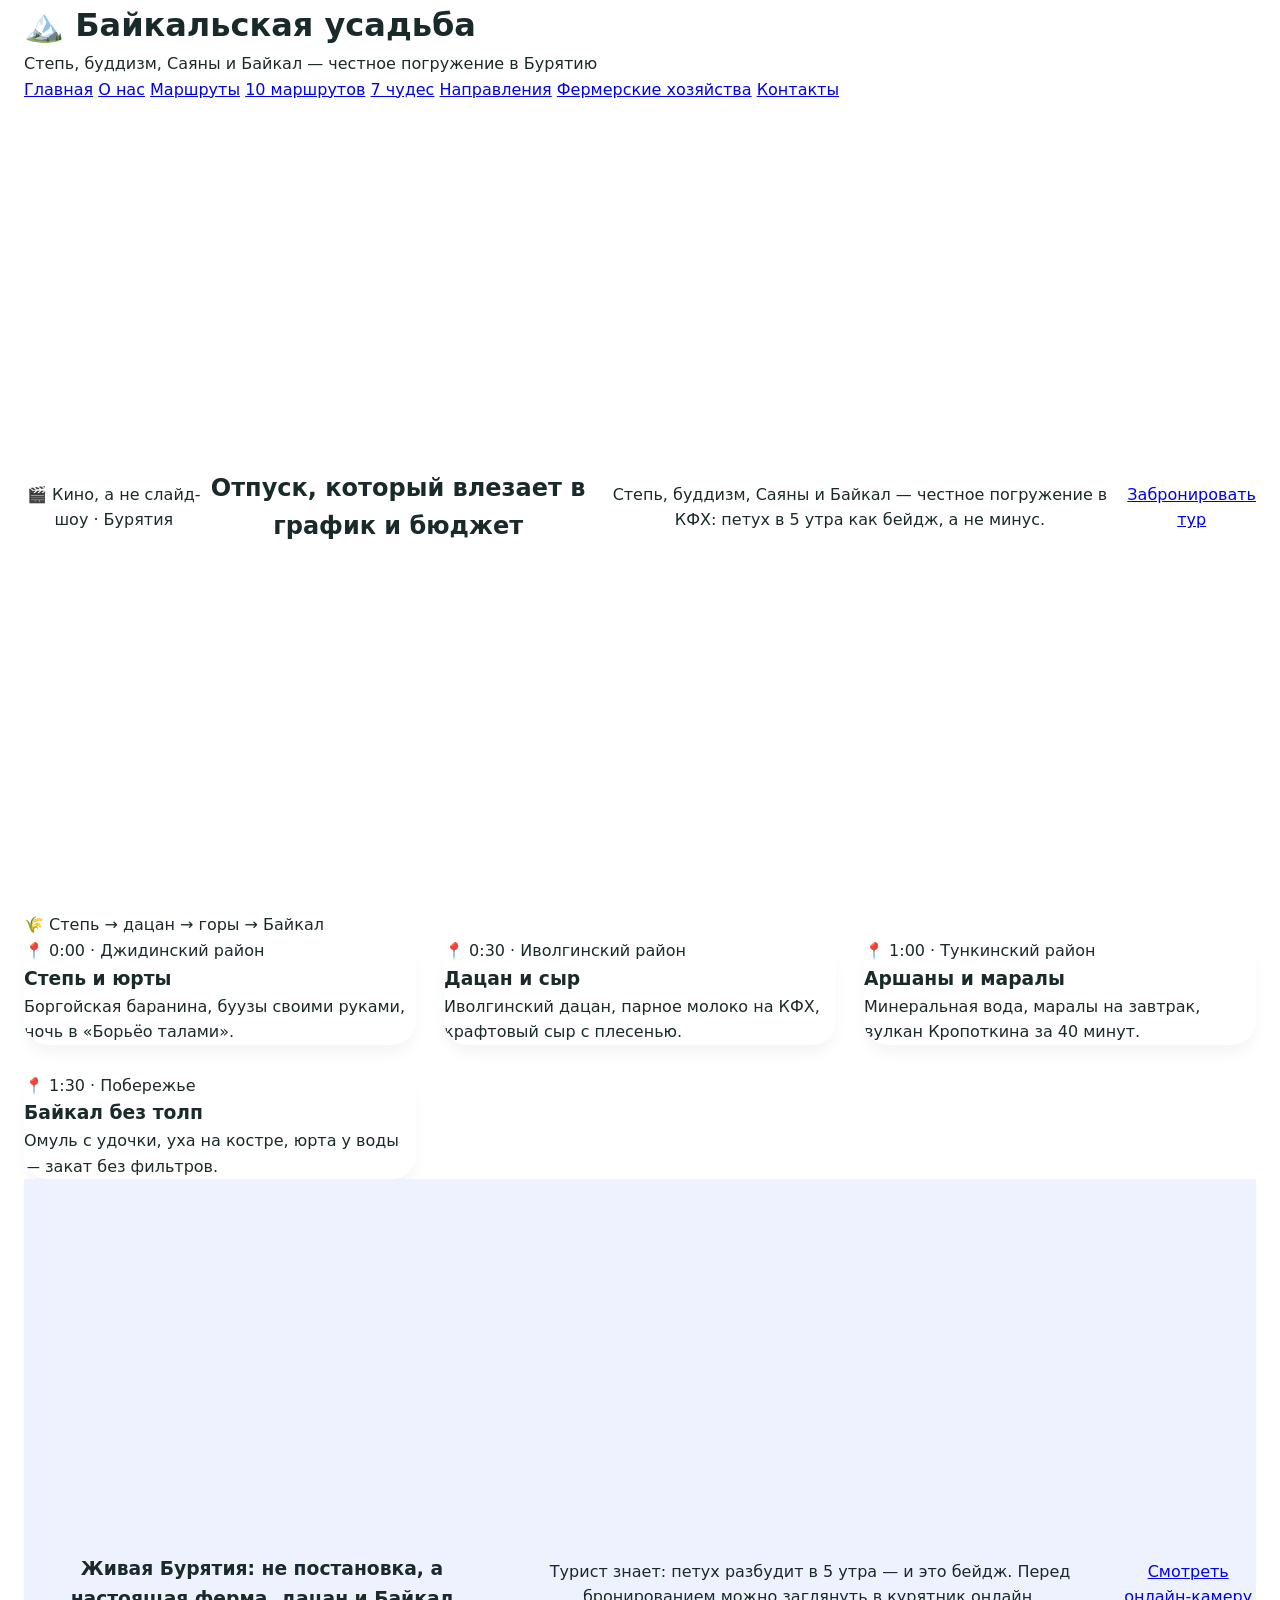
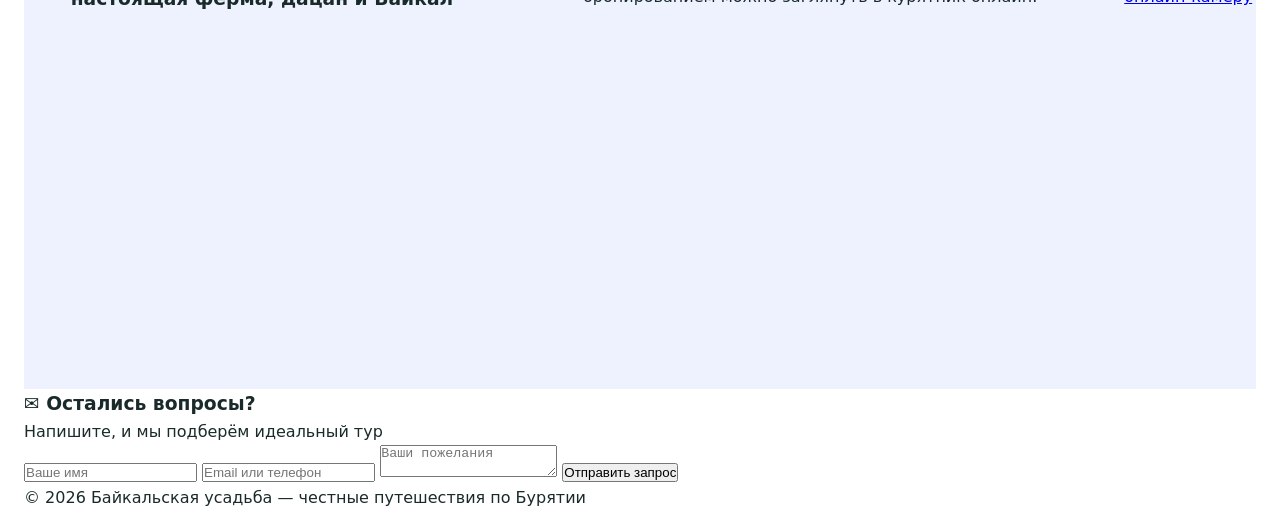
==== commit 588e62a3: "Update index.html" ====
--- a/index.html
+++ b/index.html
@@ -5,195 +5,234 @@
     <meta name="viewport" content="width=device-width, initial-scale=1.0, user-scalable=yes">
     <title>Байкальская усадьба | Путешествия по Бурятии</title>
     <style>
-        * {
-            margin: 0;
-            padding: 0;
-            box-sizing: border-box;
-        }
-
-        body {
-            font-family: system-ui, -apple-system, 'Segoe UI', Roboto, 'Helvetica Neue', sans-serif;
-            background: #f8fafc;
-            color: #0f172a;
-            line-height: 1.5;
-        }
-
-        .container {
-            max-width: 1200px;
-            margin: 0 auto;
-            padding: 1.5rem 1.5rem;
-        }
-
-        /* Header */
-        .header {
-            text-align: center;
-            margin-bottom: 2rem;
-        }
-
-        .header h1 {
-            font-size: 2.5rem;
-            font-weight: 700;
-            background: linear-gradient(135deg, #0a5c4a, #3b82f6);
-            background-clip: text;
-            -webkit-background-clip: text;
-            color: transparent;
-            margin-bottom: 0.5rem;
-        }
-
-        .header p {
-            font-size: 1rem;
-            color: #334155;
-        }
-
-        /* Навигация */
-        .nav {
-            background: white;
-            border-radius: 3rem;
-            padding: 0.75rem 1.5rem;
-            margin-bottom: 2rem;
-            box-shadow: 0 4px 6px -1px rgba(0, 0, 0, 0.05);
-            display: flex;
-            flex-wrap: wrap;
-            justify-content: center;
-            gap: 1.5rem;
-        }
-
-        .nav a {
-            text-decoration: none;
-            color: #1e293b;
-            font-weight: 500;
-            transition: color 0.2s;
-        }
-
-        .nav a:hover {
-            color: #0a5c4a;
-        }
-
-        /* Герой секция */
-        .hero {
-            background: linear-gradient(135deg, #d4f1f9 0%, #e6f7f0 100%);
-            border-radius: 2rem;
-            padding: 2rem 1.5rem;
-            text-align: center;
-            margin-bottom: 2.5rem;
-        }
-
-        .hero h2 {
-            font-size: 1.8rem;
-            font-weight: 700;
-            margin-bottom: 0.5rem;
-        }
-
-        .hero .badge {
-            background: rgba(10, 92, 74, 0.1);
-            color: #0a5c4a;
-            display: inline-block;
-            padding: 0.25rem 1rem;
-            border-radius: 2rem;
-            font-size: 0.8rem;
-            margin-bottom: 1rem;
-        }
-
-        .btn {
-            display: inline-block;
-            background: #0a5c4a;
-            color: white;
-            padding: 0.7rem 1.8rem;
-            border-radius: 2rem;
-            text-decoration: none;
-            font-weight: 600;
-            margin-top: 1rem;
-            transition: background 0.2s;
-            border: none;
-            cursor: pointer;
-        }
-
-        .btn:hover {
-            background: #0d7a62;
-        }
-
-        /* Секция туров */
-        .section-title {
-            font-size: 1.6rem;
-            font-weight: 700;
-            margin: 2rem 0 1.5rem;
-            text-align: center;
-        }
-
-        .tours-grid {
-            display: grid;
-            grid-template-columns: repeat(auto-fit, minmax(280px, 1fr));
-            gap: 1.5rem;
-            margin-bottom: 2rem;
-        }
-
-        .tour-card {
-            background: white;
-            border-radius: 1.5rem;
-            overflow: hidden;
-            box-shadow: 0 10px 15px -3px rgba(0, 0, 0, 0.05);
-            transition: transform 0.2s;
-        }
-
-        .tour-card:hover {
-            transform: translateY(-4px);
-        }
-
-        .tour-card .content {
-            padding: 1.2rem;
-        }
-
-        .tour-card h3 {
-            font-size: 1.25rem;
-            margin-bottom: 0.25rem;
-        }
-
-        .tour-card .time {
-            font-size: 0.8rem;
-            color: #0a5c4a;
-            font-weight: 600;
-            margin-bottom: 0.5rem;
-        }
-
-        .tour-card p {
-            font-size: 0.9rem;
-            color: #475569;
-        }
-
-        /* Форма */
-        .contact-form {
-            background: white;
-            border-radius: 1.5rem;
-            padding: 1.5rem;
-            text-align: center;
-            margin: 2rem 0;
-            box-shadow: 0 4px 6px -1px rgba(0, 0, 0, 0.05);
-        }
-
-        .contact-form input, .contact-form textarea {
-            width: 100%;
-            max-width: 400px;
-            padding: 0.7rem 1rem;
-            margin: 0.5rem auto;
-            border: 1px solid #cbd5e1;
-            border-radius: 2rem;
-            display: block;
-        }
-
-        .footer {
-            text-align: center;
-            padding: 2rem 0 0;
-            font-size: 0.8rem;
-            color: #64748b;
-            border-top: 1px solid #e2e8f0;
-            margin-top: 2rem;
-        }
-
-        @media (max-width: 640px) {
-            .header h1 { font-size: 1.8rem; }
-            .hero h2 { font-size: 1.4rem; }
-            .container { padding: 1rem; }
-        }
+        /* ===== CSS переменные (темы) ===== */
+:root {
+    --primary: #1a5f4b;
+    --primary-light: #2a8b6e;
+    --primary-dark: #0e3d2f;
+    --secondary: #d97706;
+    --secondary-light: #f59e0b;
+    --forest: #1a2a2a;
+    --terracotta: #c45c3a;
+    --cream: #f9f5eb;
+    --sand: #f3e8d2;
+    --ochre: #b8860b;
+}
+
+/* ===== Глобальные стили ===== */
+* {
+    margin: 0;
+    padding: 0;
+    box-sizing: border-box;
+}
+
+body {
+    font-family: system-ui, -apple-system, 'Inter', 'Segoe UI', sans-serif;
+    background: white;
+    color: #1a2a2a;
+    line-height: 1.6;
+}
+
+.container {
+    max-width: 1280px;
+    margin: 0 auto;
+    padding: 0 1.5rem;
+}
+
+/* ===== Кнопки ===== */
+.btn-primary {
+    display: inline-block;
+    background: var(--primary);
+    color: white;
+    padding: 0.75rem 1.75rem;
+    border-radius: 2rem;
+    text-decoration: none;
+    font-weight: 600;
+    transition: all 0.3s ease;
+    border: none;
+    cursor: pointer;
+}
+
+.btn-primary:hover {
+    background: var(--primary-light);
+    transform: translateY(-2px);
+}
+
+.btn-secondary {
+    display: inline-block;
+    background: transparent;
+    color: var(--primary);
+    padding: 0.7rem 1.5rem;
+    border-radius: 2rem;
+    text-decoration: none;
+    font-weight: 600;
+    border: 2px solid var(--primary);
+    transition: all 0.3s ease;
+    cursor: pointer;
+}
+
+.btn-secondary:hover {
+    background: var(--primary);
+    color: white;
+}
+
+/* ===== Герой-секция ===== */
+.hero {
+    position: relative;
+    min-height: 90vh;
+    display: flex;
+    align-items: center;
+    justify-content: center;
+    text-align: center;
+    overflow: hidden;
+}
+
+.hero__bg {
+    position: absolute;
+    top: 0;
+    left: 0;
+    width: 100%;
+    height: 100%;
+    object-fit: cover;
+    z-index: 0;
+}
+
+.hero__overlay {
+    position: absolute;
+    top: 0;
+    left: 0;
+    width: 100%;
+    height: 100%;
+    background: rgba(0, 0, 0, 0.4);
+    z-index: 1;
+}
+
+.hero__content {
+    position: relative;
+    z-index: 2;
+    color: white;
+    max-width: 800px;
+    padding: 2rem;
+}
+
+.hero__title {
+    font-size: 3rem;
+    font-weight: 800;
+    margin-bottom: 1rem;
+}
+
+.hero__subtitle {
+    font-size: 1.2rem;
+    margin-bottom: 2rem;
+    opacity: 0.9;
+}
+
+/* ===== Карточки туров ===== */
+.tour-card, .route-card, .farm-card {
+    background: white;
+    border-radius: 1.5rem;
+    overflow: hidden;
+    box-shadow: 0 10px 15px -3px rgba(0, 0, 0, 0.05);
+    transition: transform 0.2s, box-shadow 0.2s;
+}
+
+.tour-card:hover, .route-card:hover, .farm-card:hover {
+    transform: translateY(-4px);
+    box-shadow: 0 20px 25px -5px rgba(0, 0, 0, 0.1);
+}
+
+.tour-card__image, .route-card__image, .farm-card__image {
+    width: 100%;
+    height: 220px;
+    object-fit: cover;
+}
+
+.tour-card__body, .route-card__body, .farm-card__body {
+    padding: 1.25rem;
+}
+
+/* ===== Сетки ===== */
+.tours-grid, .routes-catalog-grid, .farms-grid {
+    display: grid;
+    grid-template-columns: repeat(auto-fit, minmax(300px, 1fr));
+    gap: 1.75rem;
+}
+
+/* ===== Форма бронирования ===== */
+.booking-form {
+    max-width: 600px;
+    margin: 0 auto;
+    background: white;
+    padding: 2rem;
+    border-radius: 1.5rem;
+    box-shadow: 0 10px 25px -5px rgba(0, 0, 0, 0.05);
+}
+
+.booking-field {
+    margin-bottom: 1rem;
+}
+
+.booking-field input,
+.booking-field select,
+.booking-field textarea {
+    width: 100%;
+    padding: 0.75rem 1rem;
+    border: 1px solid #e2e8f0;
+    border-radius: 0.75rem;
+    font-family: inherit;
+}
+
+.booking-field input:focus,
+.booking-field select:focus,
+.booking-field textarea:focus {
+    outline: none;
+    border-color: var(--primary);
+    box-shadow: 0 0 0 3px rgba(26, 95, 75, 0.1);
+}
+
+/* ===== Секции ===== */
+.section {
+    padding: 4rem 0;
+}
+
+.section--cream {
+    background: var(--cream);
+}
+
+.section--sand {
+    background: var(--sand);
+}
+
+.section--forest {
+    background: var(--forest);
+    color: white;
+}
+
+/* ===== Футер ===== */
+.site-footer {
+    background: var(--forest);
+    color: white;
+    padding: 3rem 1.5rem 1.5rem;
+}
+
+/* ===== Адаптивность ===== */
+@media (max-width: 768px) {
+    .hero__title {
+        font-size: 2rem;
+    }
+    .hero__subtitle {
+        font-size: 1rem;
+    }
+    .section {
+        padding: 2rem 0;
+    }
+    .tours-grid, .routes-catalog-grid, .farms-grid {
+        grid-template-columns: 1fr;
+    }
+    .booking-form {
+        padding: 1.5rem;
+    }
+}
     </style>
 </head>
 <body>
